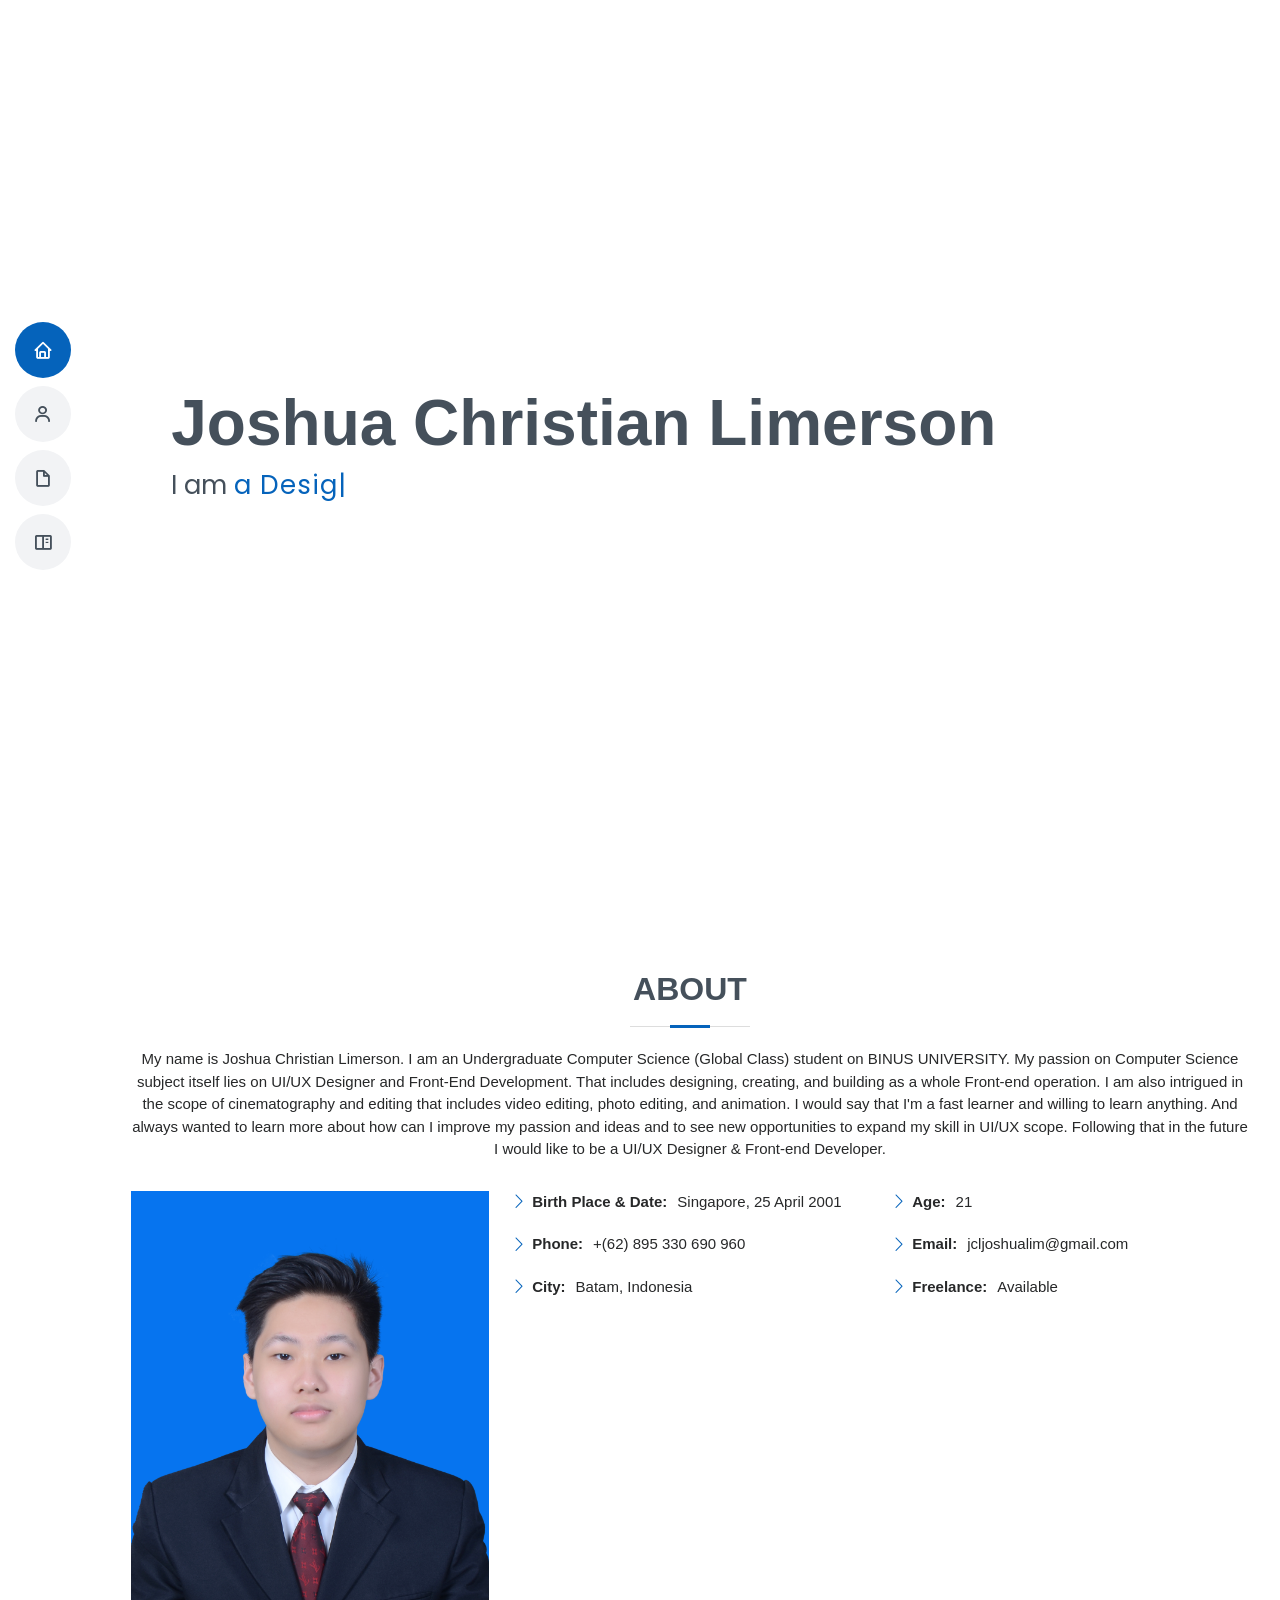
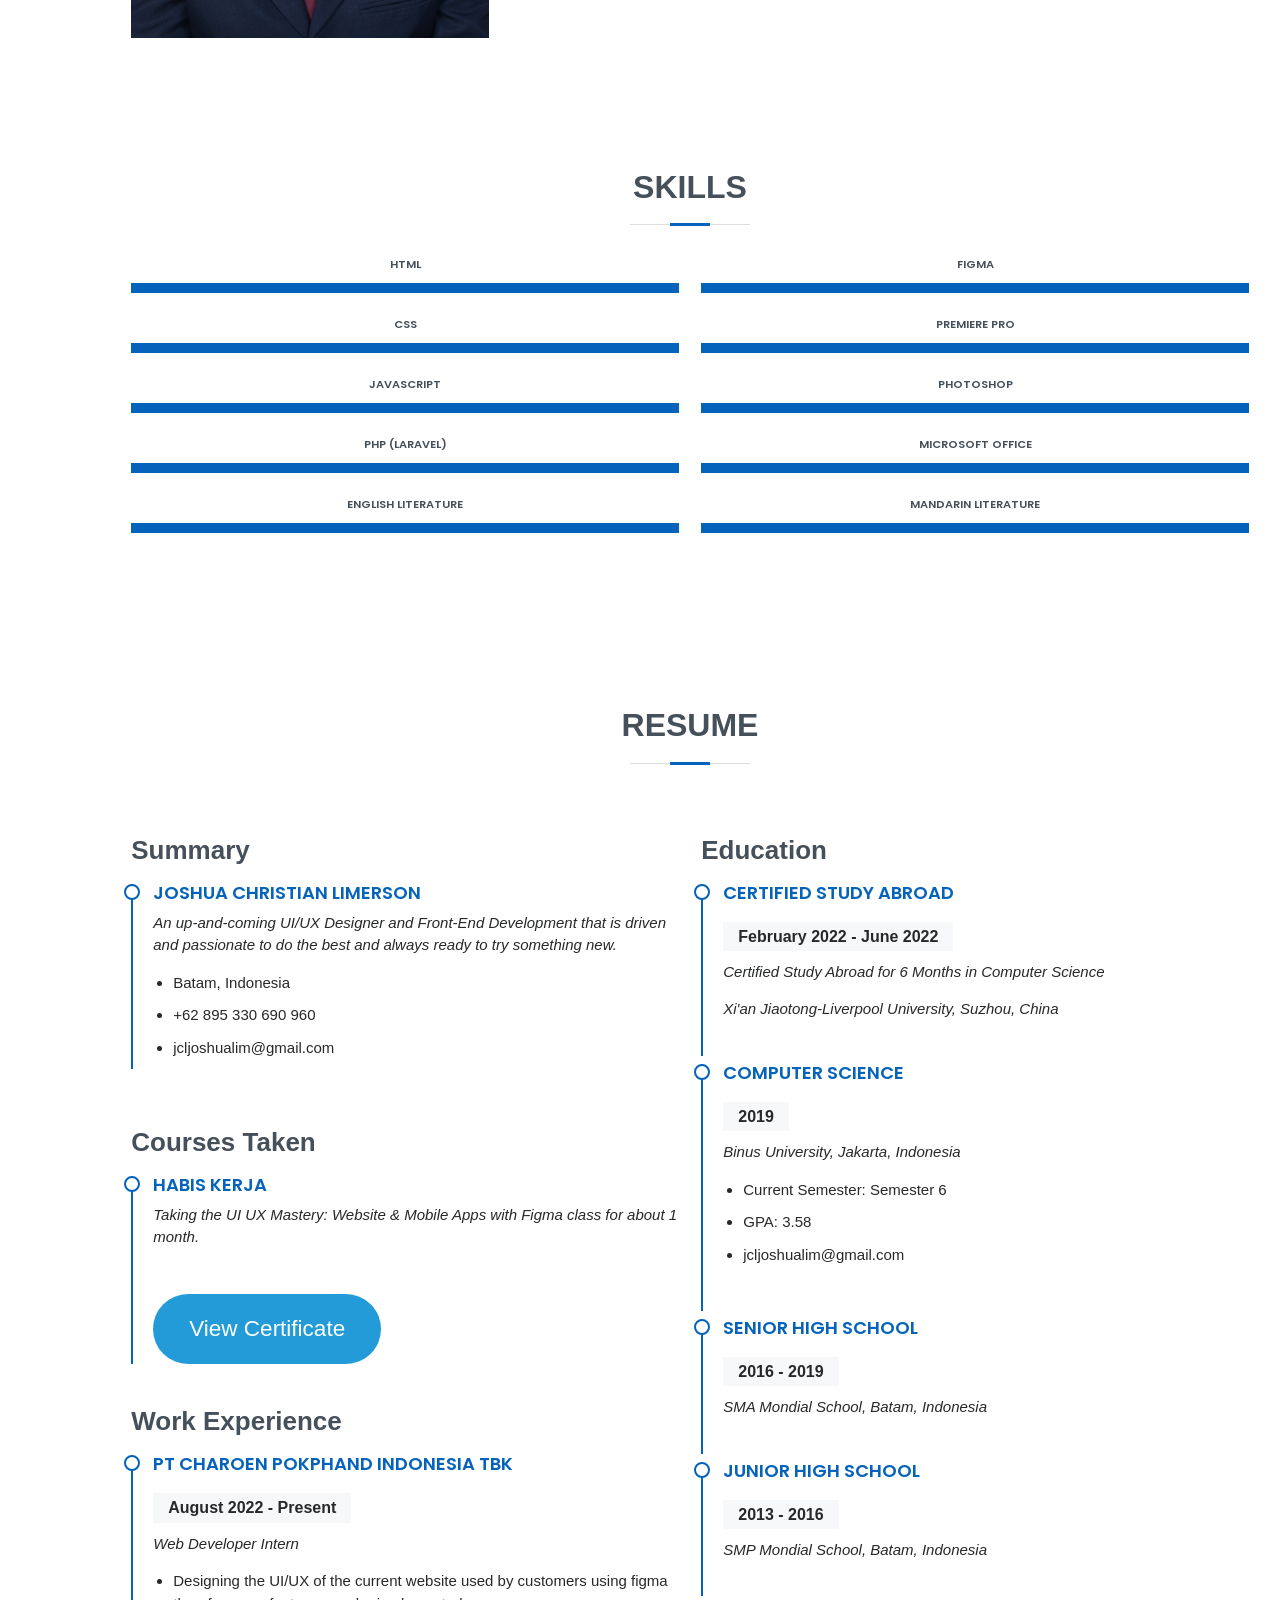
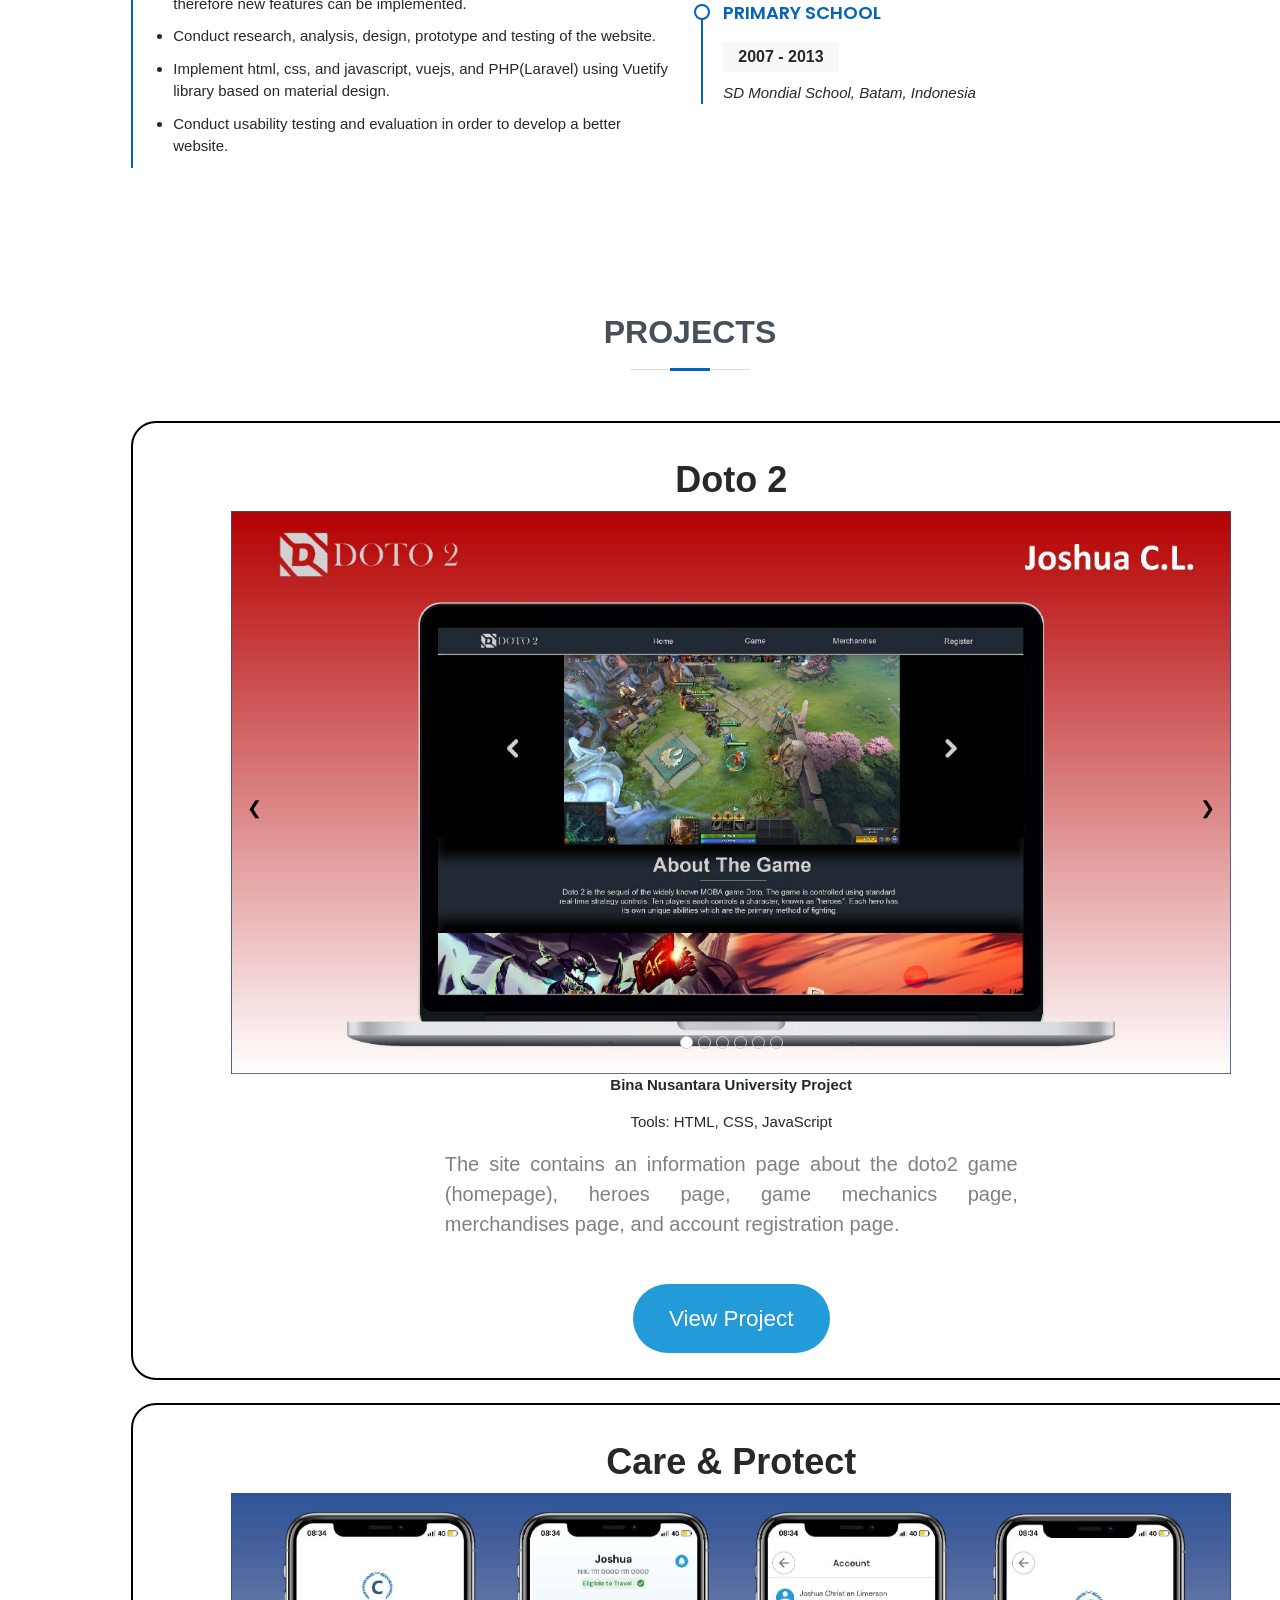
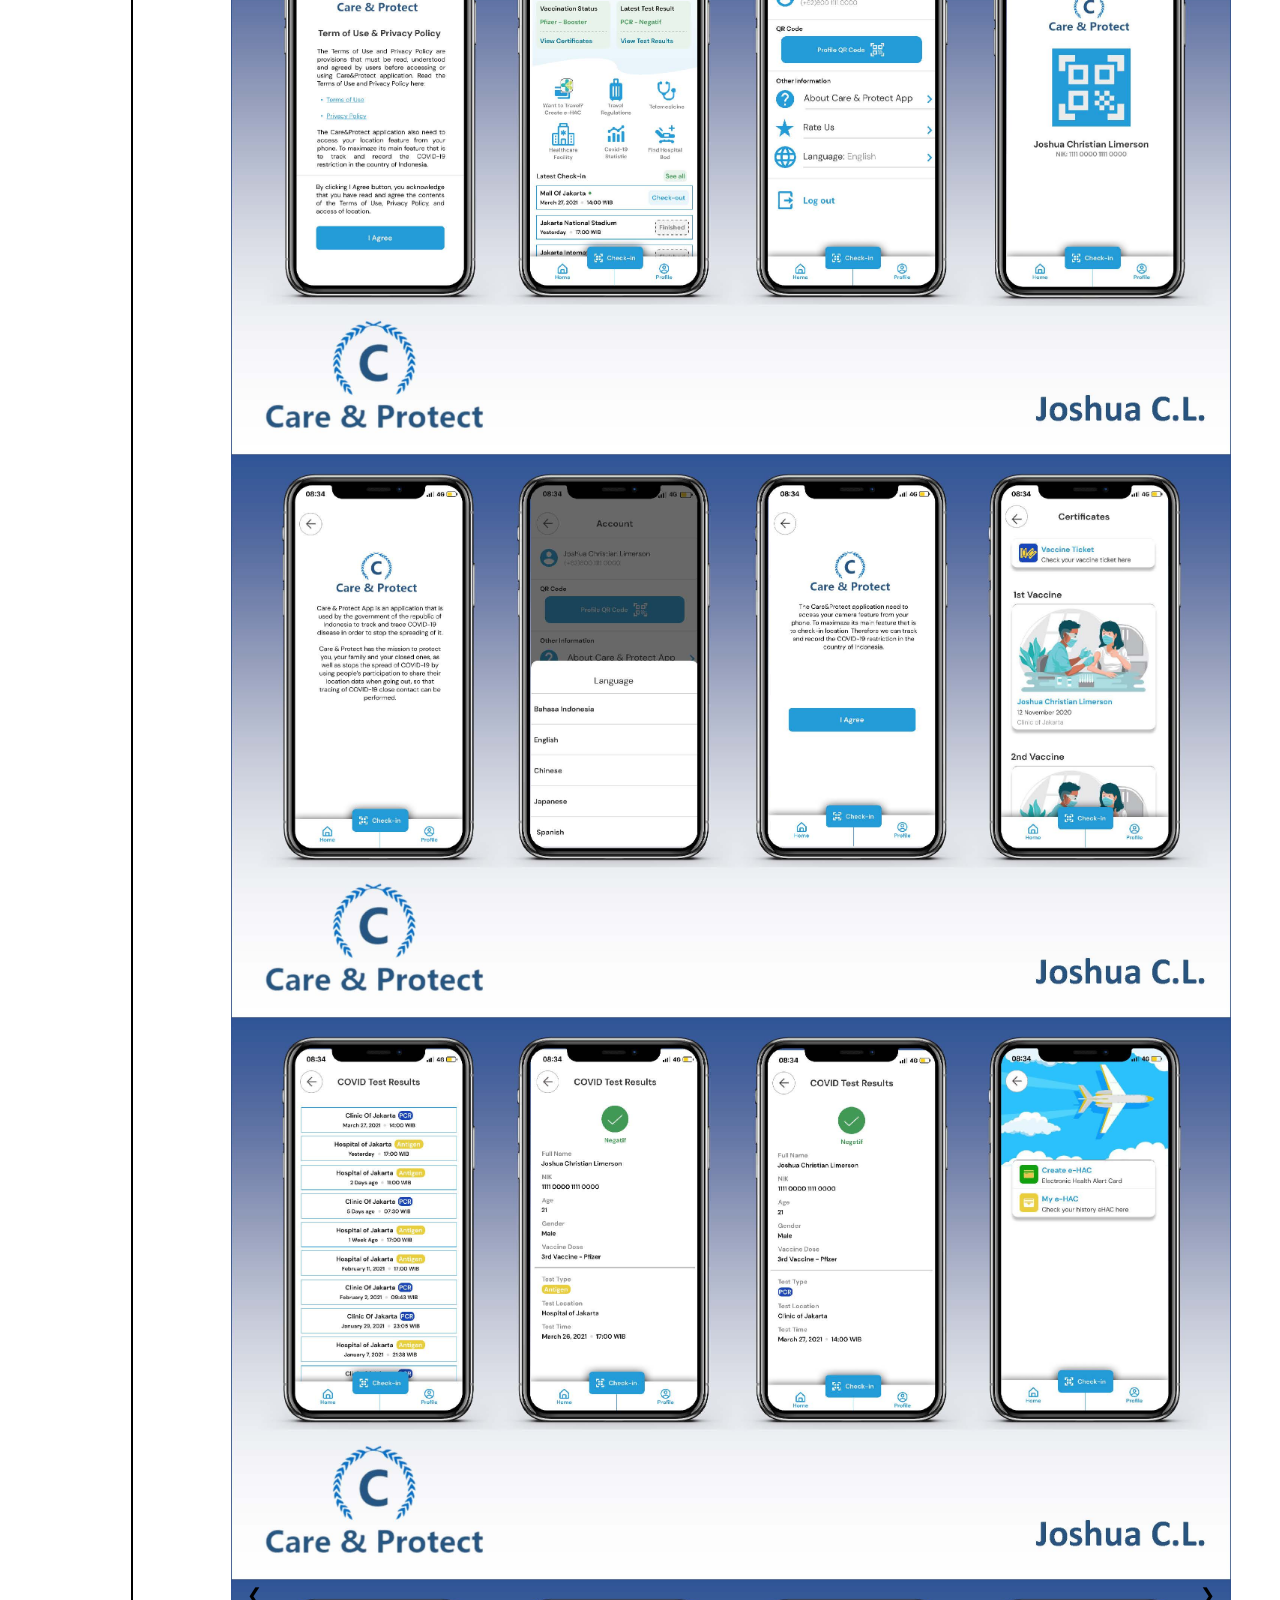
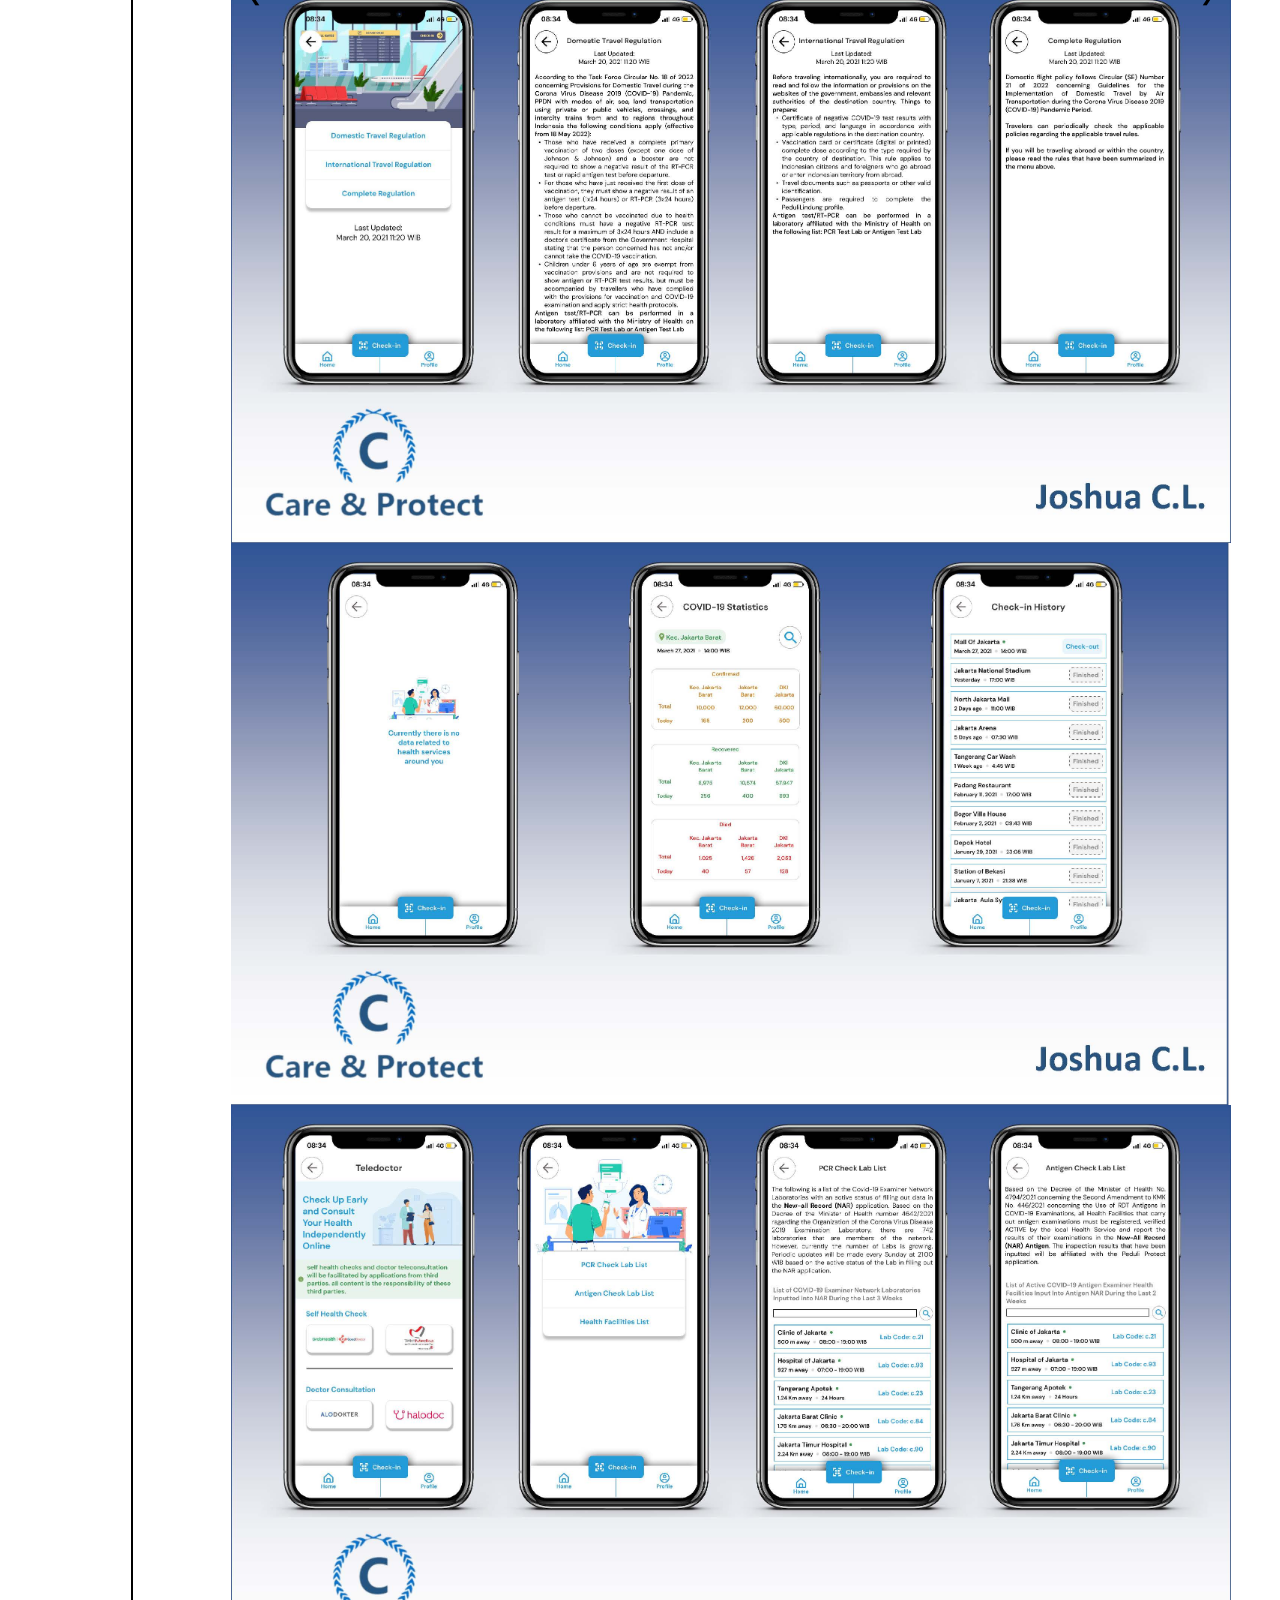
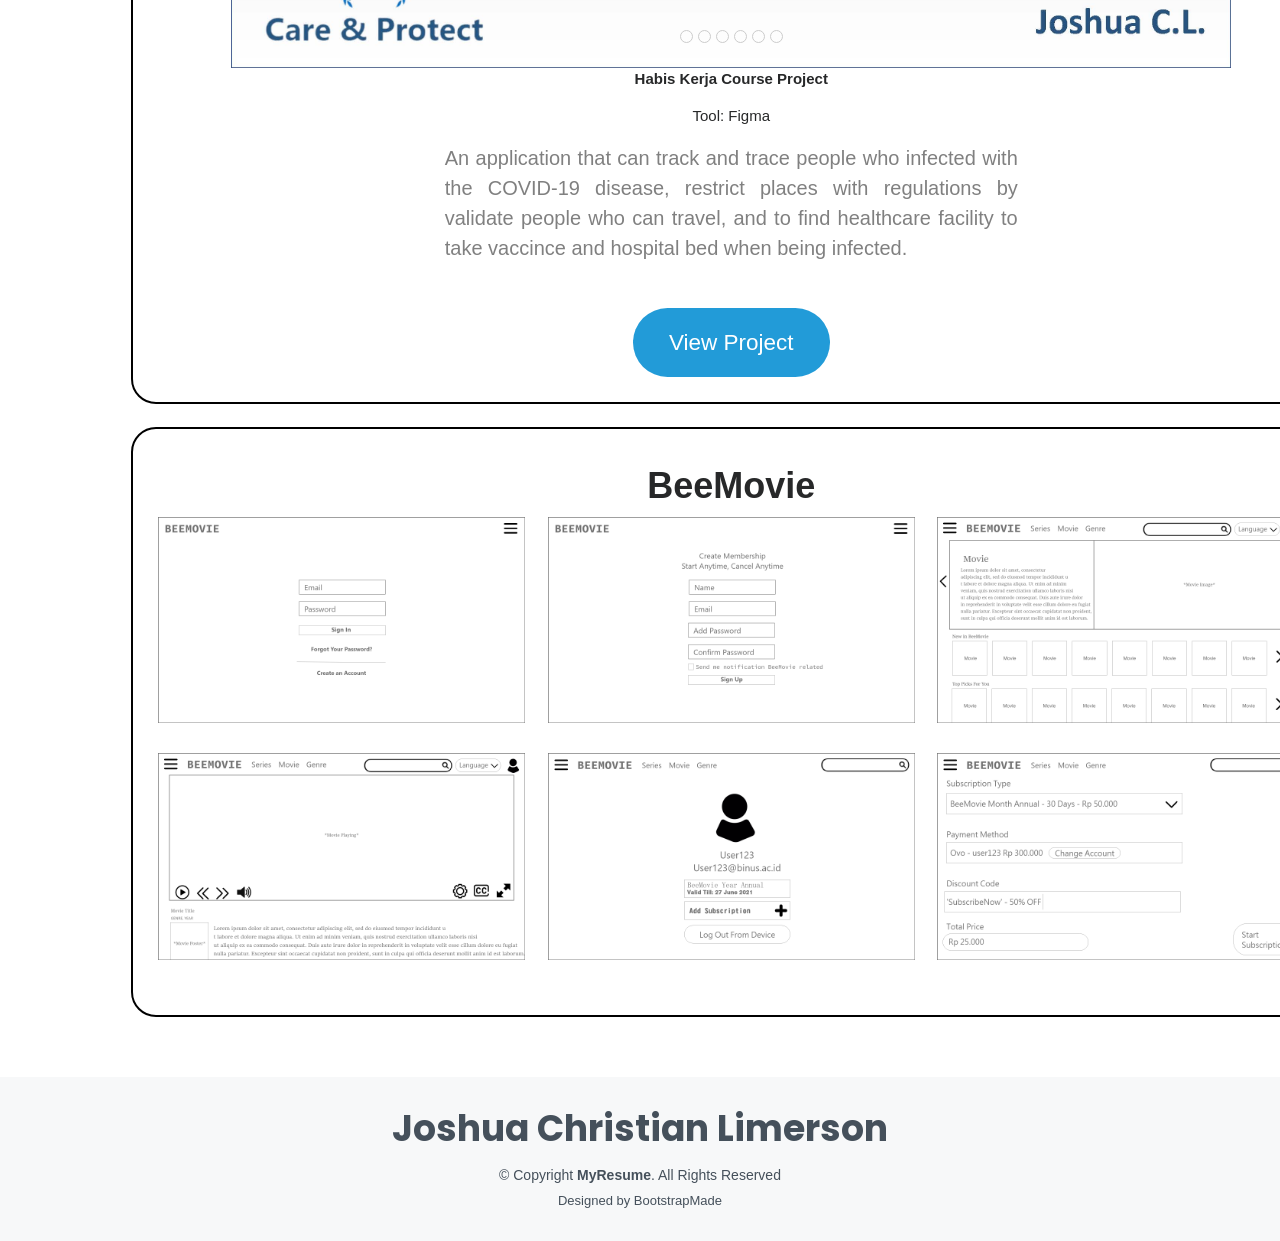
==== index.html @ 5a9c7c9c "revert testing" ====
<!DOCTYPE html>
<html lang="en">

<head>
  <meta charset="utf-8">
  <meta content="width=device-width, initial-scale=1.0" name="viewport">

  <title>Joshua Christian Limerson - Portfolio</title>
  <meta content="" name="description">
  <meta content="" name="keywords">

  <!-- Favicons -->
  <link href="assets/img/favicon.png" rel="icon">
  <link href="assets/img/apple-touch-icon.png" rel="apple-touch-icon">

  <!-- Google Fonts -->
  <link href="https://fonts.googleapis.com/css?family=Open+Sans:300,300i,400,400i,600,600i,700,700i|Raleway:300,300i,400,400i,500,500i,600,600i,700,700i|Poppins:300,300i,400,400i,500,500i,600,600i,700,700i" rel="stylesheet">

  <!-- Vendor CSS Files -->
  <link href="assets/vendor/aos/aos.css" rel="stylesheet">
  <link href="assets/vendor/bootstrap/css/bootstrap.min.css" rel="stylesheet">
  <link href="assets/vendor/bootstrap-icons/bootstrap-icons.css" rel="stylesheet">
  <link href="assets/vendor/boxicons/css/boxicons.min.css" rel="stylesheet">
  <link href="assets/vendor/glightbox/css/glightbox.min.css" rel="stylesheet">
  <link href="assets/vendor/swiper/swiper-bundle.min.css" rel="stylesheet">

  <!-- Template Main CSS File -->
  <link href="assets/css/style.css" rel="stylesheet">
  <link rel="stylesheet" href="https://www.w3schools.com/w3css/4/w3.css">
  <!-- =======================================================
  * Template Name: MyResume - v4.6.0
  * Template URL: https://bootstrapmade.com/free-html-bootstrap-template-my-resume/
  * Author: BootstrapMade.com
  * License: https://bootstrapmade.com/license/
  ======================================================== -->
</head>

<body>

  <!-- ======= Mobile nav toggle button ======= -->
  <!-- <button type="button" class="mobile-nav-toggle d-xl-none"><i class="bi bi-list mobile-nav-toggle"></i></button> -->
  <i class="bi bi-list mobile-nav-toggle d-xl-none"></i>
  <!-- ======= Header ======= -->
  <header id="header" class="d-flex flex-column justify-content-center">

    <nav id="navbar" class="navbar nav-menu">
      <ul>
        <li><a href="#hero" class="nav-link scrollto active"><i class="bx bx-home"></i> <span>Home</span></a></li>
        <li><a href="#about" class="nav-link scrollto"><i class="bx bx-user"></i> <span>About</span></a></li>
        <li><a href="#resume" class="nav-link scrollto"><i class="bx bx-file-blank"></i> <span>Resume</span></a></li>
        <li><a href="#portfolio" class="nav-link scrollto"><i class="bx bx-book-content"></i> <span>Portfolio</span></a></li>
      </ul>
    </nav><!-- .nav-menu -->

  </header><!-- End Header -->

  <!-- ======= Hero Section ======= -->
  <section id="hero" class="d-flex flex-column justify-content-center">
    <div class="container" data-aos="zoom-in" data-aos-delay="100">
      <h1>Joshua Christian Limerson</h1>
      <p>I am <span class="typed" data-typed-items="a Designer, an Editor, a Developer, a Freelancer, an Undergraduate"></span></p>
    </div>
  </section><!-- End Hero -->

  <main id="main">

    <!-- ======= About Section ======= -->
    <section id="about" class="about">
      <div class="container" data-aos="fade-up">

        <div class="section-title">
          <h2>About</h2>
          <p>My name is Joshua Christian Limerson. I am an Undergraduate Computer Science (Global Class) student on BINUS UNIVERSITY. My passion on Computer Science subject itself lies on UI/UX Designer and Front-End Development. That includes designing, creating, and building as a whole Front-end operation. I am also intrigued in the scope of cinematography and editing that includes video editing, photo editing, and animation. I would say that I'm a fast learner and willing to learn anything. And always wanted to learn more about how can I improve my passion and ideas and to see new opportunities to expand my skill in UI/UX scope. Following that in the future I would like to be a UI/UX Designer & Front-end Developer.</p>
        </div>

        <div class="row">
          <div class="col-lg-4">
            <img src="assets/img/profile-img.jpg" class="img-fluid" alt="">
          </div>
          <div class="col-lg-8 pt-4 pt-lg-0 content">
            <div class="row">
              <div class="col-lg-6">
                <ul>
                  <li><i class="bi bi-chevron-right"></i> <strong>Birth Place & Date:</strong> <span>Singapore, 25 April 2001</span></li>
                  <li><i class="bi bi-chevron-right"></i> <strong>Phone:</strong> <span>+(62) 895 330 690 960</span></li>
                  <li><i class="bi bi-chevron-right"></i> <strong>City:</strong> <span>Batam, Indonesia</span></li>
                </ul>
              </div>
              <div class="col-lg-6">
                <ul>
                  <li><i class="bi bi-chevron-right"></i> <strong>Age:</strong> <span>21</span></li>
                  <li><i class="bi bi-chevron-right"></i> <strong>Email:</strong> <span>jcljoshualim@gmail.com</span></li>
                  <li><i class="bi bi-chevron-right"></i> <strong>Freelance:</strong> <span>Available</span></li>
                </ul>
              </div>
            </div>
          </div>
        </div>

      </div>
    </section><!-- End About Section -->

    <!-- ======= Skills Section ======= -->
    <section id="skills" class="skills section-bg">
      <div class="container" data-aos="fade-up">

        <div class="section-title">
          <h2>Skills</h2>
        <div class="row skills-content">

          <div class="col-lg-6">

            <div class="progress">
              <span class="skill">HTML <i class="val"></i></span>
              <div class="progress-bar-wrap">
                <div class="progress-bar" role="progressbar" aria-valuenow="100" aria-valuemin="0" aria-valuemax="100"></div>
              </div>
            </div>

            <div class="progress">
              <span class="skill">CSS <i class="val"></i></span>
              <div class="progress-bar-wrap">
                <div class="progress-bar" role="progressbar" aria-valuenow="100" aria-valuemin="0" aria-valuemax="100"></div>
              </div>
            </div>

            <div class="progress">
              <span class="skill">JavaScript <i class="val"></i></span>
              <div class="progress-bar-wrap">
                <div class="progress-bar" role="progressbar" aria-valuenow="100" aria-valuemin="0" aria-valuemax="100"></div>
              </div>
            </div>

            <div class="progress">
              <span class="skill">PHP (Laravel) <i class="val"></i></span>
              <div class="progress-bar-wrap">
                <div class="progress-bar" role="progressbar" aria-valuenow="100" aria-valuemin="0" aria-valuemax="100"></div>
              </div>
            </div>

            <div class="progress">
              <span class="skill">English Literature <i class="val"></i></span>
              <div class="progress-bar-wrap">
                <div class="progress-bar" role="progressbar" aria-valuenow="100" aria-valuemin="0" aria-valuemax="100"></div>
              </div>
            </div>

          </div>

          <div class="col-lg-6">

            <div class="progress">
              <span class="skill">Figma <i class="val"></i></span>
              <div class="progress-bar-wrap">
                <div class="progress-bar" role="progressbar" aria-valuenow="100" aria-valuemin="0" aria-valuemax="100"></div>
              </div>
            </div>

            <div class="progress">
              <span class="skill">Premiere Pro <i class="val"></i></span>
              <div class="progress-bar-wrap">
                <div class="progress-bar" role="progressbar" aria-valuenow="100" aria-valuemin="0" aria-valuemax="100"></div>
              </div>
            </div>

            <div class="progress">
              <span class="skill">Photoshop <i class="val"></i></span>
              <div class="progress-bar-wrap">
                <div class="progress-bar" role="progressbar" aria-valuenow="100" aria-valuemin="0" aria-valuemax="100"></div>
              </div>
            </div>

            <div class="progress">
              <span class="skill">Microsoft Office <i class="val"></i></span>
              <div class="progress-bar-wrap">
                <div class="progress-bar" role="progressbar" aria-valuenow="100" aria-valuemin="0" aria-valuemax="100"></div>
              </div>
            </div>

            <div class="progress">
              <span class="skill">Mandarin Literature <i class="val"></i></span>
              <div class="progress-bar-wrap">
                <div class="progress-bar" role="progressbar" aria-valuenow="100" aria-valuemin="0" aria-valuemax="100"></div>
              </div>
            </div>

          </div>

        </div>

      </div>


    </section><!-- End Skills Section -->

    <!-- ======= Resume Section ======= -->
    <section id="resume" class="resume">
      <div class="container" data-aos="fade-up">

        <div class="section-title">
          <h2>Resume</h2>
        </div>

        <div class="row">
          <div class="col-lg-6">
            <h3 class="resume-title">Summary</h3>
            <div class="resume-item pb-0">
              <h4>Joshua Christian Limerson</h4>
              <p><em>An up-and-coming UI/UX Designer and Front-End Development that is driven and passionate to do the best and always ready to try something new.</em></p>
              <ul>
                <li>Batam, Indonesia</li>
                <li>+62 895 330 690 960</li>
                <li>jcljoshualim@gmail.com</li>
              </ul>
            </div>

            <br>
          
            <h3 class="resume-title">Courses Taken</h3>
            <div class="resume-item pb-0">
              <h4>Habis Kerja</h4>
              <p><em>Taking the UI UX Mastery: Website & Mobile Apps with Figma class for about 1 month.</em></p>
              <div class="button">
                <a href="https://drive.google.com/file/d/1eScS5jRpzmK3vAF4Z75N4ggsbjuDiQGa/view?usp=sharing" target="_blank" class="Pbutton">View Certificate</a>
              </div>
            </div>

            <br>

            <h3 class="resume-title">Work Experience</h3>
            <div class="resume-item pb-0">
              <h4>PT Charoen Pokphand Indonesia Tbk</h4>  
              <h5>August 2022 - Present</h5>
              <p><em>Web Developer Intern</em></p>
              <ul>
                <li>Designing the UI/UX of the current website used by customers using figma therefore new features can be implemented.</li>
                <li>Conduct research, analysis, design, prototype and testing of the website.</li>
                <li>Implement html, css, and javascript, vuejs, and PHP(Laravel) using Vuetify library based on material design.</li>
                <li>Conduct usability testing and evaluation in order to develop a better website.</li>
              </ul>
            </div>
          </div>

          <div class="col-lg-6">
            <h3 class="resume-title">Education</h3>
            <div class="resume-item">
              <h4>Certified Study Abroad</h4>
              <h5>February 2022 - June 2022</h5>
              <p><em>Certified Study Abroad for 6 Months in Computer Science</em></p>
              <p><em>Xi'an Jiaotong-Liverpool University, Suzhou, China</em></p>
            </div>
            <div class="resume-item">
              <h4>Computer Science</h4>
              <h5>2019</h5>
              <p><em>Binus University, Jakarta, Indonesia</em></p>
              <ul>
                <li>Current Semester: Semester 6</li>
                <li>GPA: 3.58</li>
                <li>jcljoshualim@gmail.com</li>
              </ul>
            </div>
            <div class="resume-item">
              <h4>Senior High School</h4>
              <h5>2016 - 2019</h5>
              <p><em>SMA Mondial School, Batam, Indonesia</em></p>
            </div>
            <div class="resume-item">
              <h4>Junior High School</h4>
              <h5>2013 - 2016</h5>
            <p><em>SMP Mondial School, Batam, Indonesia</em></p>
            </div>
            <div class="resume-item">
              <h4>Primary School</h4>
              <h5>2007 - 2013</h5>
            <p><em>SD Mondial School, Batam, Indonesia</em></p>
            </div>
          </div>
          

        </div>

      </div>
    </section><!-- End Resume Section -->

    <!-- ======= Projects Section ======= -->
    <section id="portfolio" class="portfolio section-bg">
      <div class="container" data-aos="fade-up">

        <div class="section-title">
          <h2>Projects</h2>
        </div>

        <style>
          .mySlides {display:none}
          .w3-left, .w3-right, .w3-badge {cursor:pointer}
          .w3-badge {height:13px;width:13px;padding:0}
          .head {border: 2px solid black; padding: 25px; border-radius: 25px; width: 1200px;}
          .title-port{text-align: center; font-family: sans-serif;}
          </style>
        
        <div class="head">
          <h1 class="title-port" style="font-weight: bold; font-family: sans-serif">Doto 2</h1>
          <div class="w3-content w3-display-container" style="max-width:1000px">
            <img class="mySlides" src="assets/img/portfolio/1.jpg" style="width:100%">
            <img class="mySlides" src="assets/img/portfolio/2.jpg" style="width:100%">
            <img class="mySlides" src="assets/img/portfolio/3.jpg" style="width:100%">
            <img class="mySlides" src="assets/img/portfolio/4.jpg" style="width:100%">
            <img class="mySlides" src="assets/img/portfolio/5.jpg" style="width:100%">
            <img class="mySlides" src="assets/img/portfolio/6.jpg" style="width:100%">
            <div class="w3-center w3-container w3-section w3-large w3-text-white w3-display-middle" style="width:100%">
              <div class="w3-left w3-hover-text-khaki" onclick="plusDivs(-1)" style="color: black;">&#10094;</div>
              <div class="w3-right w3-hover-text-khaki" onclick="plusDivs(1)" style="color: black">&#10095;</div>
            </div>
            <div class="w3-center w3-container w3-section w3-large w3-text-white w3-display-bottommiddle" style="width:100%">
              <span class="w3-badge demo w3-border w3-transparent w3-hover-white" onclick="currentDiv(1)"></span>
              <span class="w3-badge demo w3-border w3-transparent w3-hover-white" onclick="currentDiv(2)"></span>
              <span class="w3-badge demo w3-border w3-transparent w3-hover-white" onclick="currentDiv(3)"></span>
              <span class="w3-badge demo w3-border w3-transparent w3-hover-white" onclick="currentDiv(4)"></span>
              <span class="w3-badge demo w3-border w3-transparent w3-hover-white" onclick="currentDiv(5)"></span>
              <span class="w3-badge demo w3-border w3-transparent w3-hover-white" onclick="currentDiv(6)"></span>
            </div>
          </div>
          <div style="text-align: center;">
            <p style="font-weight: bold;">Bina Nusantara University Project</p>
            <p>Tools: HTML, CSS, JavaScript</p>
            <div style="width:50%; margin-left: auto; margin-right: auto; text-align:justify ; font-size: 20px; font-family: verdana, arial, helvetica, geneva; font-style: normal;
            color:gray;">
              <p>The site contains an information page about the doto2 game (homepage), heroes page, game mechanics page, merchandises page, and account registration page. </p>
            </div>
          </div>
          <div class="button" style="justify-content: center;
          align-items: center;">
            <a href="https://drive.google.com/file/d/10rH1xkm5kmsOvnVgbUwOFjI1bekx3uri/view?usp=sharing" target="_blank" class="Pbutton" >View Project</a>
          </div>
        </div>

        <br>

        <div class="head">
          <h1 class="title-port" style="font-weight: bold; font-family: sans-serif">Care & Protect</h1>
          <div class="w3-content w3-display-container" style="max-width:1000px">
            <img class="mySlides2" src="assets/img/portfolio/7.jpg" style="width:100%">
            <img class="mySlides2" src="assets/img/portfolio/8.jpg" style="width:100%">
            <img class="mySlides2" src="assets/img/portfolio/9.jpg" style="width:100%">
            <img class="mySlides2" src="assets/img/portfolio/10.jpg" style="width:100%">
            <img class="mySlides2" src="assets/img/portfolio/11.jpg" style="width:100%">
            <img class="mySlides2" src="assets/img/portfolio/12.jpg" style="width:100%">
            <div class="w3-center w3-container w3-section w3-large w3-text-white w3-display-middle" style="width:100%">
              <div class="w3-left w3-hover-text-khaki" onclick="plusDivs(-1)" style="color: black;">&#10094;</div>
              <div class="w3-right w3-hover-text-khaki" onclick="plusDivs(1)" style="color: black">&#10095;</div>
            </div>
            <div class="w3-center w3-container w3-section w3-large w3-text-white w3-display-bottommiddle" style="width:100%">
              <span class="w3-badge demo w3-border w3-transparent w3-hover-white" onclick="currentDiv(1)"></span>
              <span class="w3-badge demo w3-border w3-transparent w3-hover-white" onclick="currentDiv(2)"></span>
              <span class="w3-badge demo w3-border w3-transparent w3-hover-white" onclick="currentDiv(3)"></span>
              <span class="w3-badge demo w3-border w3-transparent w3-hover-white" onclick="currentDiv(4)"></span>
              <span class="w3-badge demo w3-border w3-transparent w3-hover-white" onclick="currentDiv(5)"></span>
              <span class="w3-badge demo w3-border w3-transparent w3-hover-white" onclick="currentDiv(6)"></span>
            </div>
          </div>
          <div style="text-align: center;">
            <p style="font-weight: bold;">Habis Kerja Course Project</p>
            <p>Tool: Figma</p>
            <div style="width:50%; margin-left: auto; margin-right: auto; text-align:justify ; font-size: 20px; font-family: verdana, arial, helvetica, geneva; font-style: normal;
            color:gray;">
              <p>An application that can track and trace people who infected with the COVID-19 disease, restrict places with regulations by validate people who can travel, and to find healthcare facility to take vaccince and hospital bed when being infected.</p>
            </div>
          </div>
          <div class="button" style="justify-content: center;
          align-items: center;">
            <a href="https://drive.google.com/file/d/1Ne8u7D3MFyh_d_Jfl359jEih3iN4Bt-l/view?usp=sharing" target="_blank" class="Pbutton" >View Project</a>
          </div>
        </div>

        <script>
          var slideIndex = 1;
          showDivs(slideIndex);
          
          function plusDivs(n) {
            showDivs(slideIndex += n);
          }
          
          function currentDiv(n) {
            showDivs(slideIndex = n);
          }
          
          function showDivs(n) {
            var i;
            var x = document.getElementsByClassName("mySlides");
            var dots = document.getElementsByClassName("demo");
            if (n > x.length) {slideIndex = 1}
            if (n < 1) {slideIndex = x.length}
            for (i = 0; i < x.length; i++) {
              x[i].style.display = "none";  
            }
            for (i = 0; i < dots.length; i++) {
              dots[i].className = dots[i].className.replace(" w3-white", "");
            }
            x[slideIndex-1].style.display = "block";  
            dots[slideIndex-1].className += " w3-white";
          }
          </script>

          <script>
          var slideIndex2 = 1;
          showDivs2(slideIndex2);
          
          function plusDivs2(n2) {
            showDivs2(slideIndex2 += n2);
          }
          
          function currentDiv2(n2) {
            showDivs2(slideIndex2 = n2);
          }
          
          function showDivs2(n2) {
            var i2;
            var x2 = document.getElementsByClassName("mySlides2");
            var dots = document.getElementsByClassName("demo");
            if (n2 > x2.length) {slideIndex2 = 1}
            if (n2 < 1) {slideIndex2 = x2.length}
            for (i = 0; i < x2.length; i++) {
              x2[i2].style.display = "none";  
            }
            for (i = 0; i < dots.length; i++) {
              dots[i].className = dots[i].className.replace(" w3-white", "");
            }
            x2[slideIndex2-1].style.display = "block";  
            dots[slideIndex2-1].className += " w3-white";
          }
          </script>

        <br>
        <div class="head">
          <div style="text-align: center;">
            <h1 class="title-port" style="font-weight: bold; font-family: sans-serif">BeeMovie</h1>
          </div>
          <div class="row">
            <div class="col-lg-12 d-flex justify-content-center" data-aos="fade-up" data-aos-delay="100">

            </div>
          </div>

        <div class="row portfolio-container" data-aos="fade-up" data-aos-delay="200">

          <div class="col-lg-4 col-md-6 portfolio-item filter-web">
            <div class="portfolio-wrap">
              <img src="assets/img/portfolio/portfolio-12.png" class="img-fluid" alt="">
              <div class="portfolio-info">
                <h4>Sign In Page</h4>
                <p>BeeMovie</p>
                <div class="portfolio-links">
                  <a href="assets/img/portfolio/portfolio-12.png" data-gallery="portfolioGallery" class="portfolio-lightbox" title="Card 3"><i class="bx bx-plus"></i></a>
                </div>
              </div>
            </div>
          </div>

          <div class="col-lg-4 col-md-6 portfolio-item filter-web">
            <div class="portfolio-wrap">
              <img src="assets/img/portfolio/portfolio-13.png" class="img-fluid" alt="">
              <div class="portfolio-info">
                <h4>Sign Up Page</h4>
                <p>BeeMovie</p>
                <div class="portfolio-links">
                  <a href="assets/img/portfolio/portfolio-13.png" data-gallery="portfolioGallery" class="portfolio-lightbox" title="Card 3"><i class="bx bx-plus"></i></a>
                </div>
              </div>
            </div>
          </div>

          <div class="col-lg-4 col-md-6 portfolio-item filter-web">
            <div class="portfolio-wrap">
              <img src="assets/img/portfolio/portfolio-14.png" class="img-fluid" alt="">
              <div class="portfolio-info">
                <h4>Home Page</h4>
                <p>BeeMovie</p>
                <div class="portfolio-links">
                  <a href="assets/img/portfolio/portfolio-14.png" data-gallery="portfolioGallery" class="portfolio-lightbox" title="Card 3"><i class="bx bx-plus"></i></a>
                </div>
              </div>
            </div>
          </div>

          <div class="col-lg-4 col-md-6 portfolio-item filter-web">
            <div class="portfolio-wrap">
              <img src="assets/img/portfolio/portfolio-15.png" class="img-fluid" alt="">
              <div class="portfolio-info">
                <h4>Movie Page</h4>
                <p>BeeMovie</p>
                <div class="portfolio-links">
                  <a href="assets/img/portfolio/portfolio-15.png" data-gallery="portfolioGallery" class="portfolio-lightbox" title="Card 3"><i class="bx bx-plus"></i></a>
                </div>
              </div>
            </div>
          </div>

          <div class="col-lg-4 col-md-6 portfolio-item filter-web">
            <div class="portfolio-wrap">
              <img src="assets/img/portfolio/portfolio-16.png" class="img-fluid" alt="">
              <div class="portfolio-info">
                <h4>Profile Page</h4>
                <p>BeeMovie</p>
                <div class="portfolio-links">
                  <a href="assets/img/portfolio/portfolio-16.png" data-gallery="portfolioGallery" class="portfolio-lightbox" title="Card 3"><i class="bx bx-plus"></i></a>
                </div>
              </div>
            </div>
          </div>

          <div class="col-lg-4 col-md-6 portfolio-item filter-web">
            <div class="portfolio-wrap">
              <img src="assets/img/portfolio/portfolio-17.png" class="img-fluid" alt="">
              <div class="portfolio-info">
                <h4>Subcription Page</h4>
                <p>BeeMovie</p>
                <div class="portfolio-links">
                  <a href="assets/img/portfolio/portfolio-17.png" data-gallery="portfolioGallery" class="portfolio-lightbox" title="Card 3"><i class="bx bx-plus"></i></a>
                </div>
              </div>
            </div>
          </div>

        </div>

        </div>

      </div>
    </section><!-- End Portfolio Section -->

  </main><!-- End #main -->

  <!-- ======= Footer ======= -->
  <footer id="footer">
    <div class="container">
      <h3>Joshua Christian Limerson</h3>
      <div class="copyright">
        &copy; Copyright <strong><span>MyResume</span></strong>. All Rights Reserved
      </div>
      <div class="credits">
        <!-- All the links in the footer should remain intact. -->
        <!-- You can delete the links only if you purchased the pro version. -->
        <!-- Licensing information: [license-url] -->
        <!-- Purchase the pro version with working PHP/AJAX contact form: https://bootstrapmade.com/free-html-bootstrap-template-my-resume/ -->
        Designed by <a href="https://bootstrapmade.com/">BootstrapMade</a>
      </div>
    </div>
  </footer><!-- End Footer -->

  <div id="preloader"></div>
  <a href="#" class="back-to-top d-flex align-items-center justify-content-center"><i class="bi bi-arrow-up-short"></i></a>

  <!-- Vendor JS Files -->
  <script src="assets/vendor/aos/aos.js"></script>
  <script src="assets/vendor/bootstrap/js/bootstrap.bundle.min.js"></script>
  <script src="assets/vendor/glightbox/js/glightbox.min.js"></script>
  <script src="assets/vendor/isotope-layout/isotope.pkgd.min.js"></script>
  <script src="assets/vendor/php-email-form/validate.js"></script>
  <script src="assets/vendor/purecounter/purecounter.js"></script>
  <script src="assets/vendor/swiper/swiper-bundle.min.js"></script>
  <script src="assets/vendor/typed.js/typed.min.js"></script>
  <script src="assets/vendor/waypoints/noframework.waypoints.js"></script>

  <!-- Template Main JS File -->
  <script src="assets/js/main.js"></script>

</body>

</html>
---- assets/css/style.css ----
/**
* Template Name: MyResume - v4.6.0
* Template URL: https://bootstrapmade.com/free-html-bootstrap-template-my-resume/
* Author: BootstrapMade.com
* License: https://bootstrapmade.com/license/
*/

/*--------------------------------------------------------------
# General
--------------------------------------------------------------*/
body {
  font-family: "Open Sans", sans-serif;
  color: #272829;
}

a {
  color: #0563bb;
  text-decoration: none;
}

a:hover {
  color: #067ded;
  text-decoration: none;
}

h1, h2, h3, h4, h5, h6 {
  font-family: "Raleway", sans-serif;
}

/*--------------------------------------------------------------
# Back to top button
--------------------------------------------------------------*/
.back-to-top {
  position: fixed;
  visibility: hidden;
  opacity: 0;
  right: 15px;
  bottom: 15px;
  z-index: 996;
  background: #0563bb;
  width: 40px;
  height: 40px;
  border-radius: 50px;
  transition: all 0.4s;
}
.back-to-top i {
  font-size: 28px;
  color: #fff;
  line-height: 0;
}
.back-to-top:hover {
  background: #0678e3;
  color: #fff;
}
.back-to-top.active {
  visibility: visible;
  opacity: 1;
}

.button{
  display: flex;
  align-items: center;
  margin-top: 3rem;
  gap: 2rem;
}

.Pbutton{
  display: inline-block;
    background-color: rgb(34, 155, 216);
    color: white;
    font-size: 1.5rem;
    padding: 0.8em 1.6em;
    border-radius: 50px;
}

/*--------------------------------------------------------------
# Preloader
--------------------------------------------------------------*/
#preloader {
  position: fixed;
  top: 0;
  left: 0;
  right: 0;
  bottom: 0;
  z-index: 9999;
  overflow: hidden;
  background: #fff;
}

#preloader:before {
  content: "";
  position: fixed;
  top: calc(50% - 30px);
  left: calc(50% - 30px);
  border: 6px solid #0563bb;
  border-top-color: #fff;
  border-bottom-color: #fff;
  border-radius: 50%;
  width: 60px;
  height: 60px;
  -webkit-animation: animate-preloader 1s linear infinite;
  animation: animate-preloader 1s linear infinite;
}

@-webkit-keyframes animate-preloader {
  0% {
    transform: rotate(0deg);
  }
  100% {
    transform: rotate(360deg);
  }
}

@keyframes animate-preloader {
  0% {
    transform: rotate(0deg);
  }
  100% {
    transform: rotate(360deg);
  }
}
/*--------------------------------------------------------------
# Disable aos animation delay on mobile devices
--------------------------------------------------------------*/
@media screen and (max-width: 768px) {
  [data-aos-delay] {
    transition-delay: 0 !important;
  }
}
/*--------------------------------------------------------------
# Header
--------------------------------------------------------------*/
#header {
  position: fixed;
  top: 0;
  left: 0;
  bottom: 0;
  z-index: 9997;
  transition: all 0.5s;
  padding: 15px;
  overflow-y: auto;
}
@media (max-width: 992px) {
  #header {
    width: 300px;
    background: #fff;
    border-right: 1px solid #e6e9ec;
    left: -300px;
  }
}

@media (min-width: 992px) {
  #main {
    margin-left: 100px;
  }
}
/*--------------------------------------------------------------
# Navigation Menu
--------------------------------------------------------------*/
/**
* Desktop Navigation 
*/
.nav-menu {
  padding: 0;
  display: block;
}
.nav-menu * {
  margin: 0;
  padding: 0;
  list-style: none;
}
.nav-menu > ul > li {
  position: relative;
  white-space: nowrap;
}
.nav-menu a, .nav-menu a:focus {
  display: flex;
  align-items: center;
  color: #45505b;
  padding: 10px 18px;
  margin-bottom: 8px;
  transition: 0.3s;
  font-size: 15px;
  border-radius: 50px;
  background: #f2f3f5;
  height: 56px;
  width: 100%;
  overflow: hidden;
  transition: 0.3s;
}
.nav-menu a i, .nav-menu a:focus i {
  font-size: 20px;
}
.nav-menu a span, .nav-menu a:focus span {
  padding: 0 5px 0 7px;
  color: #45505b;
}
@media (min-width: 992px) {
  .nav-menu a, .nav-menu a:focus {
    width: 56px;
  }
  .nav-menu a span, .nav-menu a:focus span {
    display: none;
    color: #fff;
  }
}
.nav-menu a:hover, .nav-menu .active, .nav-menu .active:focus, .nav-menu li:hover > a {
  color: #fff;
  background: #0563bb;
}
.nav-menu a:hover span, .nav-menu .active span, .nav-menu .active:focus span, .nav-menu li:hover > a span {
  color: #fff;
}
.nav-menu a:hover, .nav-menu li:hover > a {
  width: 100%;
  color: #fff;
}
.nav-menu a:hover span, .nav-menu li:hover > a span {
  display: block;
}

/**
* Mobile Navigation 
*/
.mobile-nav-toggle {
  position: fixed;
  right: 10px;
  top: 10px;
  z-index: 9998;
  border: 0;
  background: none;
  font-size: 28px;
  transition: all 0.4s;
  outline: none !important;
  line-height: 0;
  cursor: pointer;
  border-radius: 50px;
  padding: 5px;
}
.mobile-nav-toggle i {
  color: #45505b;
}

.mobile-nav-active {
  overflow: hidden;
}
.mobile-nav-active #header {
  left: 0;
}
.mobile-nav-active .mobile-nav-toggle {
  color: #fff;
  background-color: #0563bb;
}

/*--------------------------------------------------------------
# Hero Section
--------------------------------------------------------------*/
#hero {
  width: 100%;
  height: 100vh;
  background: url("../img/hero-bg.jpg") top right no-repeat;
  background-size: cover;
  position: relative;
}
@media (min-width: 992px) {
  #hero {
    padding-left: 160px;
  }
}
#hero:before {
  content: "";
  background: rgba(255, 255, 255, 0.8);
  position: absolute;
  bottom: 0;
  top: 0;
  left: 0;
  right: 0;
}
#hero h1 {
  margin: 0;
  font-size: 64px;
  font-weight: 700;
  line-height: 56px;
  color: #45505b;
}
#hero p {
  color: #45505b;
  margin: 15px 0 0 0;
  font-size: 26px;
  font-family: "Poppins", sans-serif;
}
#hero p span {
  color: #0563bb;
  letter-spacing: 1px;
}
#hero .social-links {
  margin-top: 30px;
}
#hero .social-links a {
  font-size: 24px;
  display: inline-block;
  color: #45505b;
  line-height: 1;
  margin-right: 20px;
  transition: 0.3s;
}
#hero .social-links a:hover {
  color: #0563bb;
}
@media (max-width: 992px) {
  #hero {
    text-align: center;
  }
  #hero h1 {
    font-size: 32px;
    line-height: 36px;
  }
  #hero p {
    margin-top: 10px;
    font-size: 20px;
    line-height: 24px;
  }
}

/*--------------------------------------------------------------
# Sections General
--------------------------------------------------------------*/
section {
  padding: 60px 0;
  overflow: hidden;
}

.section-title {
  text-align: center;
  padding-bottom: 30px;
}
.section-title h2 {
  font-size: 32px;
  font-weight: bold;
  text-transform: uppercase;
  margin-bottom: 20px;
  padding-bottom: 20px;
  position: relative;
  color: #45505b;
}
.section-title h2::before {
  content: "";
  position: absolute;
  display: block;
  width: 120px;
  height: 1px;
  background: #ddd;
  bottom: 1px;
  left: calc(50% - 60px);
}
.section-title h2::after {
  content: "";
  position: absolute;
  display: block;
  width: 40px;
  height: 3px;
  background: #0563bb;
  bottom: 0;
  left: calc(50% - 20px);
}
.section-title p {
  margin-bottom: 0;
}

/*--------------------------------------------------------------
# About
--------------------------------------------------------------*/
.about .content h3 {
  font-weight: 700;
  font-size: 26px;
  color: #728394;
}
.about .content ul {
  list-style: none;
  padding: 0;
}
.about .content ul li {
  margin-bottom: 20px;
  display: flex;
  align-items: center;
}
.about .content ul strong {
  margin-right: 10px;
}
.about .content ul i {
  font-size: 16px;
  margin-right: 5px;
  color: #0563bb;
  line-height: 0;
}
.about .content p:last-child {
  margin-bottom: 0;
}

/*--------------------------------------------------------------
# Facts
--------------------------------------------------------------*/
.facts .count-box {
  padding: 30px 30px 25px 30px;
  margin-top: 30px;
  width: 100%;
  position: relative;
  text-align: center;
  background: #fff;
}
.facts .count-box i {
  position: absolute;
  top: -25px;
  left: 50%;
  transform: translateX(-50%);
  font-size: 24px;
  background: #0563bb;
  color: #fff;
  border-radius: 50px;
  display: inline-flex;
  align-items: center;
  justify-content: center;
  width: 48px;
  height: 48px;
}
.facts .count-box span {
  font-size: 36px;
  display: block;
  font-weight: 600;
  color: #011426;
}
.facts .count-box p {
  padding: 0;
  margin: 0;
  font-family: "Raleway", sans-serif;
  font-size: 14px;
}

/*--------------------------------------------------------------
# Akills
--------------------------------------------------------------*/
.skills .progress {
  height: 60px;
  display: block;
  background: none;
  border-radius: 0;
}
.skills .progress .skill {
  padding: 10px 0;
  margin: 0;
  text-transform: uppercase;
  display: block;
  font-weight: 600;
  font-family: "Poppins", sans-serif;
  color: #45505b;
}
.skills .progress .skill .val {
  float: right;
  font-style: normal;
}
.skills .progress-bar-wrap {
  background: #f2f3f5;
}
.skills .progress-bar {
  width: 1px;
  height: 10px;
  transition: 0.9s;
  background-color: #0563bb;
}

/*--------------------------------------------------------------
# Resume
--------------------------------------------------------------*/
.resume .resume-title {
  font-size: 26px;
  font-weight: 700;
  margin-top: 20px;
  margin-bottom: 20px;
  color: #45505b;
}
.resume .resume-item {
  padding: 0 0 20px 20px;
  margin-top: -2px;
  border-left: 2px solid #0563bb;
  position: relative;
}
.resume .resume-item h4 {
  line-height: 18px;
  font-size: 18px;
  font-weight: 600;
  text-transform: uppercase;
  font-family: "Poppins", sans-serif;
  color: #0563bb;
  margin-bottom: 10px;
}
.resume .resume-item h5 {
  font-size: 16px;
  background: #f7f8f9;
  padding: 5px 15px;
  display: inline-block;
  font-weight: 600;
  margin-bottom: 10px;
}
.resume .resume-item ul {
  padding-left: 20px;
}
.resume .resume-item ul li {
  padding-bottom: 10px;
}
.resume .resume-item:last-child {
  padding-bottom: 0;
}
.resume .resume-item::before {
  content: "";
  position: absolute;
  width: 16px;
  height: 16px;
  border-radius: 50px;
  left: -9px;
  top: 0;
  background: #fff;
  border: 2px solid #0563bb;
}

/*--------------------------------------------------------------
# Portfolio
--------------------------------------------------------------*/
.portfolio .portfolio-item {
  margin-bottom: 30px;
}
.portfolio #portfolio-flters {
  padding: 0;
  margin: 0 auto 25px auto;
  list-style: none;
  text-align: center;
  background: #fff;
  border-radius: 50px;
  padding: 2px 15px;
}
.portfolio #portfolio-flters li {
  cursor: pointer;
  display: inline-block;
  padding: 10px 15px;
  font-size: 14px;
  font-weight: 600;
  line-height: 1;
  text-transform: uppercase;
  color: #272829;
  margin-bottom: 5px;
  transition: all 0.3s ease-in-out;
}
.portfolio #portfolio-flters li:hover, .portfolio #portfolio-flters li.filter-active {
  color: #0563bb;
}
.portfolio #portfolio-flters li:last-child {
  margin-right: 0;
}
.portfolio .portfolio-wrap {
  transition: 0.3s;
  position: relative;
  overflow: hidden;
  z-index: 1;
  background: rgba(69, 80, 91, 0.8);
}
.portfolio .portfolio-wrap::before {
  content: "";
  background: rgba(255, 255, 255, 0.7);
  position: absolute;
  left: 30px;
  right: 30px;
  top: 30px;
  bottom: 30px;
  transition: all ease-in-out 0.3s;
  z-index: 2;
  opacity: 0;
}
.portfolio .portfolio-wrap .portfolio-info {
  opacity: 0;
  position: absolute;
  top: 0;
  left: 0;
  right: 0;
  bottom: 0;
  text-align: center;
  z-index: 3;
  transition: all ease-in-out 0.3s;
  display: flex;
  flex-direction: column;
  justify-content: center;
  align-items: center;
}
.portfolio .portfolio-wrap .portfolio-info::before {
  display: block;
  content: "";
  width: 48px;
  height: 48px;
  position: absolute;
  top: 35px;
  left: 35px;
  border-top: 3px solid #d7dce1;
  border-left: 3px solid #d7dce1;
  transition: all 0.5s ease 0s;
  z-index: 9994;
}
.portfolio .portfolio-wrap .portfolio-info::after {
  display: block;
  content: "";
  width: 48px;
  height: 48px;
  position: absolute;
  bottom: 35px;
  right: 35px;
  border-bottom: 3px solid #d7dce1;
  border-right: 3px solid #d7dce1;
  transition: all 0.5s ease 0s;
  z-index: 9994;
}
.portfolio .portfolio-wrap .portfolio-info h4 {
  font-size: 20px;
  color: #45505b;
  font-weight: 600;
}
.portfolio .portfolio-wrap .portfolio-info p {
  color: #45505b;
  font-size: 14px;
  text-transform: uppercase;
  padding: 0;
  margin: 0;
}
.portfolio .portfolio-wrap .portfolio-links {
  text-align: center;
  z-index: 4;
}
.portfolio .portfolio-wrap .portfolio-links a {
  color: #45505b;
  margin: 0 2px;
  font-size: 28px;
  display: inline-block;
  transition: 0.3s;
}
.portfolio .portfolio-wrap .portfolio-links a:hover {
  color: #148af9;
}
.portfolio .portfolio-wrap:hover::before {
  top: 0;
  left: 0;
  right: 0;
  bottom: 0;
  opacity: 1;
}
.portfolio .portfolio-wrap:hover .portfolio-info {
  opacity: 1;
}
.portfolio .portfolio-wrap:hover .portfolio-info::before {
  top: 15px;
  left: 15px;
}
.portfolio .portfolio-wrap:hover .portfolio-info::after {
  bottom: 15px;
  right: 15px;
}

/*--------------------------------------------------------------
# Portfolio Details
--------------------------------------------------------------*/
.portfolio-details {
  padding-top: 40px;
}
.portfolio-details .portfolio-details-slider img {
  width: 100%;
}
.portfolio-details .portfolio-details-slider .swiper-pagination {
  margin-top: 20px;
  position: relative;
}
.portfolio-details .portfolio-details-slider .swiper-pagination .swiper-pagination-bullet {
  width: 12px;
  height: 12px;
  background-color: #fff;
  opacity: 1;
  border: 1px solid #0563bb;
}
.portfolio-details .portfolio-details-slider .swiper-pagination .swiper-pagination-bullet-active {
  background-color: #0563bb;
}
.portfolio-details .portfolio-info {
  padding: 30px;
  box-shadow: 0px 0 30px rgba(69, 80, 91, 0.08);
}
.portfolio-details .portfolio-info h3 {
  font-size: 22px;
  font-weight: 700;
  margin-bottom: 20px;
  padding-bottom: 20px;
  border-bottom: 1px solid #eee;
}
.portfolio-details .portfolio-info ul {
  list-style: none;
  padding: 0;
  font-size: 15px;
}
.portfolio-details .portfolio-info ul li + li {
  margin-top: 10px;
}
.portfolio-details .portfolio-description {
  padding-top: 30px;
}
.portfolio-details .portfolio-description h2 {
  font-size: 26px;
  font-weight: 700;
  margin-bottom: 20px;
}
.portfolio-details .portfolio-description p {
  padding: 0;
}

/*--------------------------------------------------------------
# Services
--------------------------------------------------------------*/
.services .icon-box {
  text-align: center;
  padding: 70px 20px 80px 20px;
  transition: all ease-in-out 0.3s;
  background: #fff;
  box-shadow: 0px 5px 90px 0px rgba(110, 123, 131, 0.05);
}
.services .icon-box .icon {
  margin: 0 auto;
  width: 100px;
  height: 100px;
  display: flex;
  align-items: center;
  justify-content: center;
  transition: ease-in-out 0.3s;
  position: relative;
}
.services .icon-box .icon i {
  font-size: 36px;
  transition: 0.5s;
  position: relative;
}
.services .icon-box .icon svg {
  position: absolute;
  top: 0;
  left: 0;
}
.services .icon-box .icon svg path {
  transition: 0.5s;
  fill: #f5f5f5;
}
.services .icon-box h4 {
  font-weight: 600;
  margin: 10px 0 15px 0;
  font-size: 22px;
}
.services .icon-box h4 a {
  color: #45505b;
  transition: ease-in-out 0.3s;
}
.services .icon-box p {
  line-height: 24px;
  font-size: 14px;
  margin-bottom: 0;
}
.services .icon-box:hover {
  border-color: #fff;
  box-shadow: 0px 0 35px 0 rgba(0, 0, 0, 0.08);
}
.services .iconbox-blue i {
  color: #47aeff;
}
.services .iconbox-blue:hover .icon i {
  color: #fff;
}
.services .iconbox-blue:hover .icon path {
  fill: #47aeff;
}
.services .iconbox-orange i {
  color: #ffa76e;
}
.services .iconbox-orange:hover .icon i {
  color: #fff;
}
.services .iconbox-orange:hover .icon path {
  fill: #ffa76e;
}
.services .iconbox-pink i {
  color: #e80368;
}
.services .iconbox-pink:hover .icon i {
  color: #fff;
}
.services .iconbox-pink:hover .icon path {
  fill: #e80368;
}
.services .iconbox-yellow i {
  color: #ffbb2c;
}
.services .iconbox-yellow:hover .icon i {
  color: #fff;
}
.services .iconbox-yellow:hover .icon path {
  fill: #ffbb2c;
}
.services .iconbox-red i {
  color: #ff5828;
}
.services .iconbox-red:hover .icon i {
  color: #fff;
}
.services .iconbox-red:hover .icon path {
  fill: #ff5828;
}
.services .iconbox-teal i {
  color: #11dbcf;
}
.services .iconbox-teal:hover .icon i {
  color: #fff;
}
.services .iconbox-teal:hover .icon path {
  fill: #11dbcf;
}

/*--------------------------------------------------------------
# Testimonials
--------------------------------------------------------------*/
.testimonials .section-header {
  margin-bottom: 40px;
}
.testimonials .testimonials-carousel, .testimonials .testimonials-slider {
  overflow: hidden;
}
.testimonials .testimonial-item {
  text-align: center;
}
.testimonials .testimonial-item .testimonial-img {
  width: 120px;
  border-radius: 50%;
  border: 4px solid #fff;
  margin: 0 auto;
}
.testimonials .testimonial-item h3 {
  font-size: 20px;
  font-weight: bold;
  margin: 10px 0 5px 0;
  color: #111;
}
.testimonials .testimonial-item h4 {
  font-size: 14px;
  color: #999;
  margin: 0 0 15px 0;
}
.testimonials .testimonial-item .quote-icon-left, .testimonials .testimonial-item .quote-icon-right {
  color: #90c8fc;
  font-size: 26px;
}
.testimonials .testimonial-item .quote-icon-left {
  display: inline-block;
  left: -5px;
  position: relative;
}
.testimonials .testimonial-item .quote-icon-right {
  display: inline-block;
  right: -5px;
  position: relative;
  top: 10px;
}
.testimonials .testimonial-item p {
  font-style: italic;
  margin: 0 auto 15px auto;
}
.testimonials .swiper-pagination {
  margin-top: 20px;
  position: relative;
}
.testimonials .swiper-pagination .swiper-pagination-bullet {
  width: 12px;
  height: 12px;
  background-color: #fff;
  opacity: 1;
  border: 1px solid #0563bb;
}
.testimonials .swiper-pagination .swiper-pagination-bullet-active {
  background-color: #0563bb;
}
@media (min-width: 992px) {
  .testimonials .testimonial-item p {
    width: 80%;
  }
}

/*--------------------------------------------------------------
# Contact
--------------------------------------------------------------*/
.contact .info {
  width: 100%;
  background: #fff;
}
.contact .info i {
  font-size: 20px;
  color: #0563bb;
  float: left;
  width: 44px;
  height: 44px;
  background: #eef7ff;
  display: flex;
  justify-content: center;
  align-items: center;
  border-radius: 50px;
  transition: all 0.3s ease-in-out;
}
.contact .info h4 {
  padding: 0 0 0 60px;
  font-size: 22px;
  font-weight: 600;
  margin-bottom: 5px;
  color: #45505b;
}
.contact .info p {
  padding: 0 0 0 60px;
  margin-bottom: 0;
  font-size: 14px;
  color: #728394;
}
.contact .info .email, .contact .info .phone {
  margin-top: 40px;
}
.contact .info .email:hover i, .contact .info .address:hover i, .contact .info .phone:hover i {
  background: #0563bb;
  color: #fff;
}
.contact .php-email-form {
  width: 100%;
  background: #fff;
}
.contact .php-email-form .form-group {
  padding-bottom: 8px;
}
.contact .php-email-form .error-message {
  display: none;
  color: #fff;
  background: #ed3c0d;
  text-align: left;
  padding: 15px;
  font-weight: 600;
}
.contact .php-email-form .error-message br + br {
  margin-top: 25px;
}
.contact .php-email-form .sent-message {
  display: none;
  color: #fff;
  background: #18d26e;
  text-align: center;
  padding: 15px;
  font-weight: 600;
}
.contact .php-email-form .loading {
  display: none;
  background: #fff;
  text-align: center;
  padding: 15px;
}
.contact .php-email-form .loading:before {
  content: "";
  display: inline-block;
  border-radius: 50%;
  width: 24px;
  height: 24px;
  margin: 0 10px -6px 0;
  border: 3px solid #18d26e;
  border-top-color: #eee;
  -webkit-animation: animate-loading 1s linear infinite;
  animation: animate-loading 1s linear infinite;
}
.contact .php-email-form input, .contact .php-email-form textarea {
  border-radius: 4px;
  box-shadow: none;
  font-size: 14px;
}
.contact .php-email-form input {
  height: 44px;
}
.contact .php-email-form textarea {
  padding: 10px 12px;
}
.contact .php-email-form button[type=submit] {
  background: #0563bb;
  border: 0;
  padding: 10px 35px;
  color: #fff;
  transition: 0.4s;
  border-radius: 50px;
}
.contact .php-email-form button[type=submit]:hover {
  background: #0678e3;
}
@-webkit-keyframes animate-loading {
  0% {
    transform: rotate(0deg);
  }
  100% {
    transform: rotate(360deg);
  }
}
@keyframes animate-loading {
  0% {
    transform: rotate(0deg);
  }
  100% {
    transform: rotate(360deg);
  }
}

/*--------------------------------------------------------------
# Footer
--------------------------------------------------------------*/
#footer {
  background: #f7f8f9;
  color: #45505b;
  font-size: 14px;
  text-align: center;
  padding: 30px 0;
}
#footer h3 {
  font-size: 36px;
  font-weight: 700;
  position: relative;
  font-family: "Poppins", sans-serif;
  padding: 0;
  margin: 0 0 15px 0;
}
#footer p {
  font-size: 15;
  font-style: italic;
  padding: 0;
  margin: 0 0 40px 0;
}
#footer .social-links {
  margin: 0 0 40px 0;
}
#footer .social-links a {
  font-size: 18px;
  display: inline-block;
  background: #0563bb;
  color: #fff;
  line-height: 1;
  padding: 8px 0;
  margin-right: 4px;
  border-radius: 50%;
  text-align: center;
  width: 36px;
  height: 36px;
  transition: 0.3s;
}
#footer .social-links a:hover {
  background: #0678e3;
  color: #fff;
  text-decoration: none;
}
#footer .copyright {
  margin: 0 0 5px 0;
}
#footer .credits {
  font-size: 13px;
}
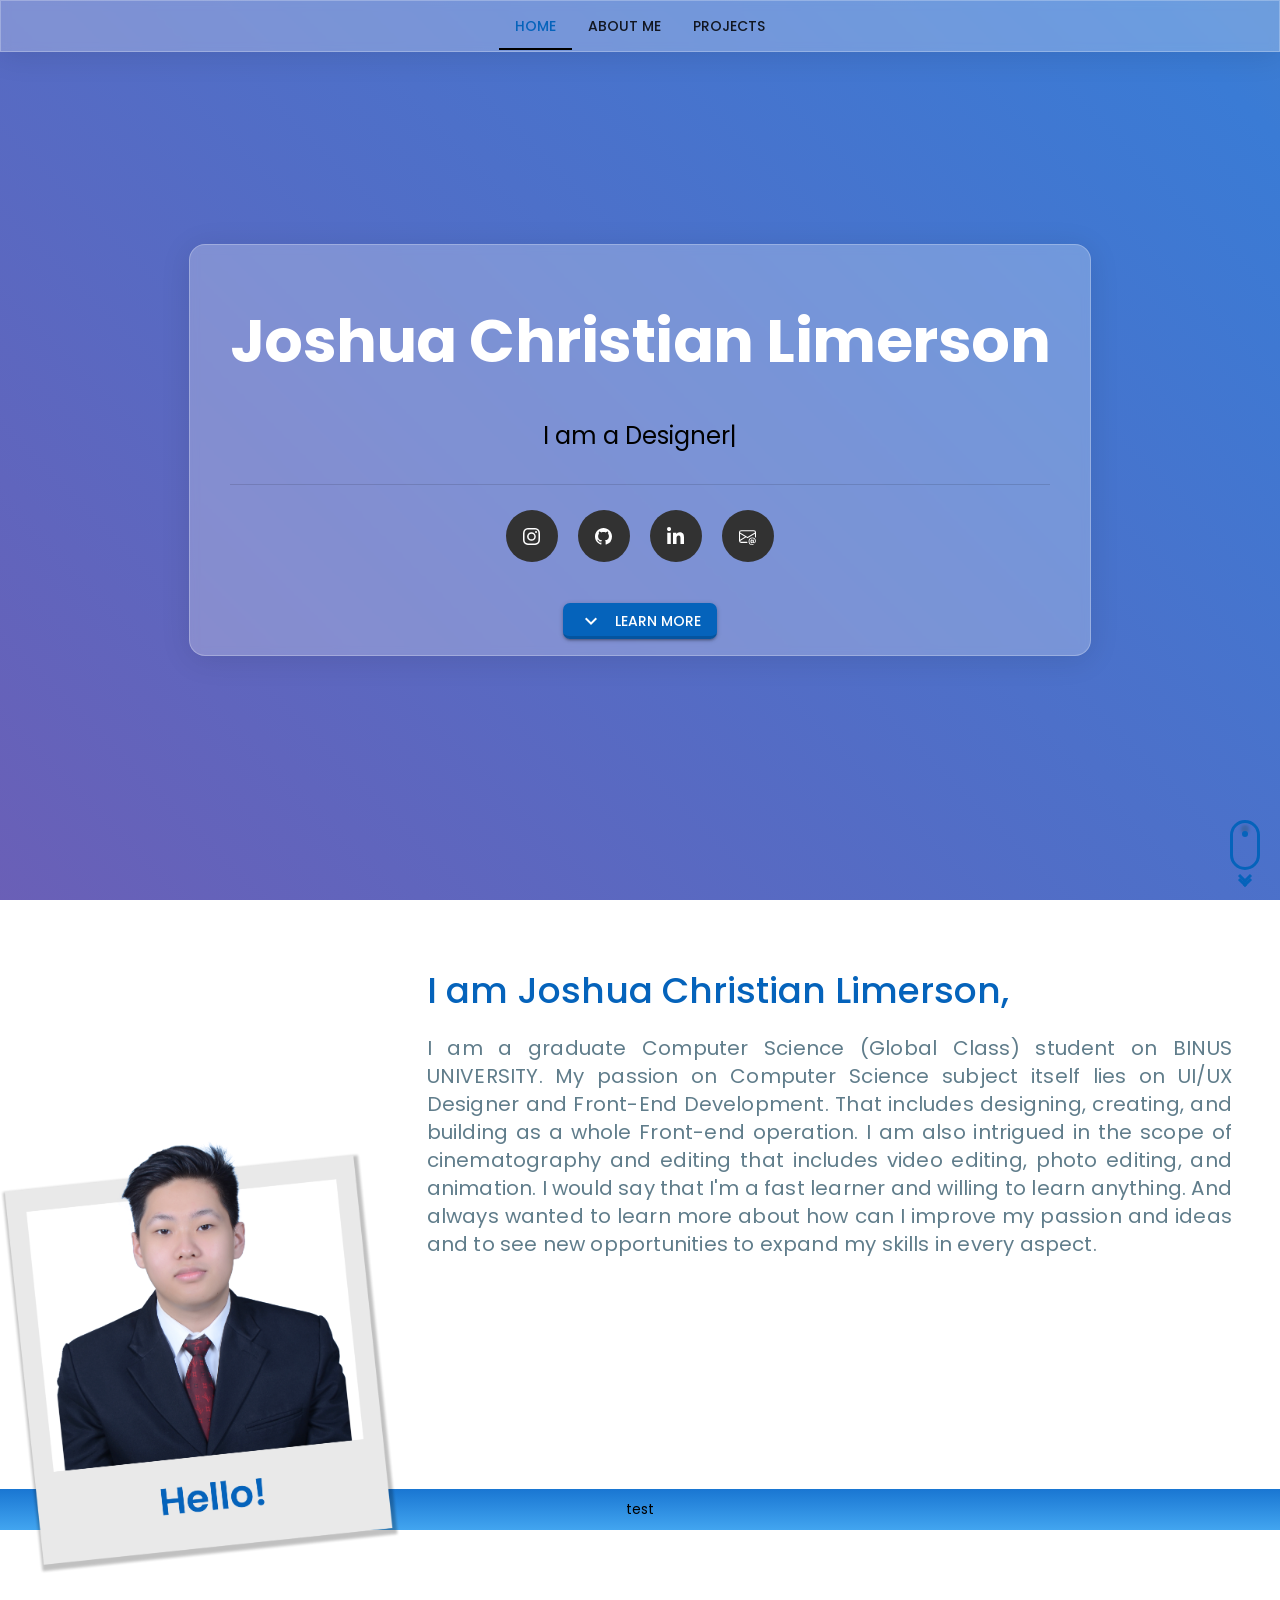
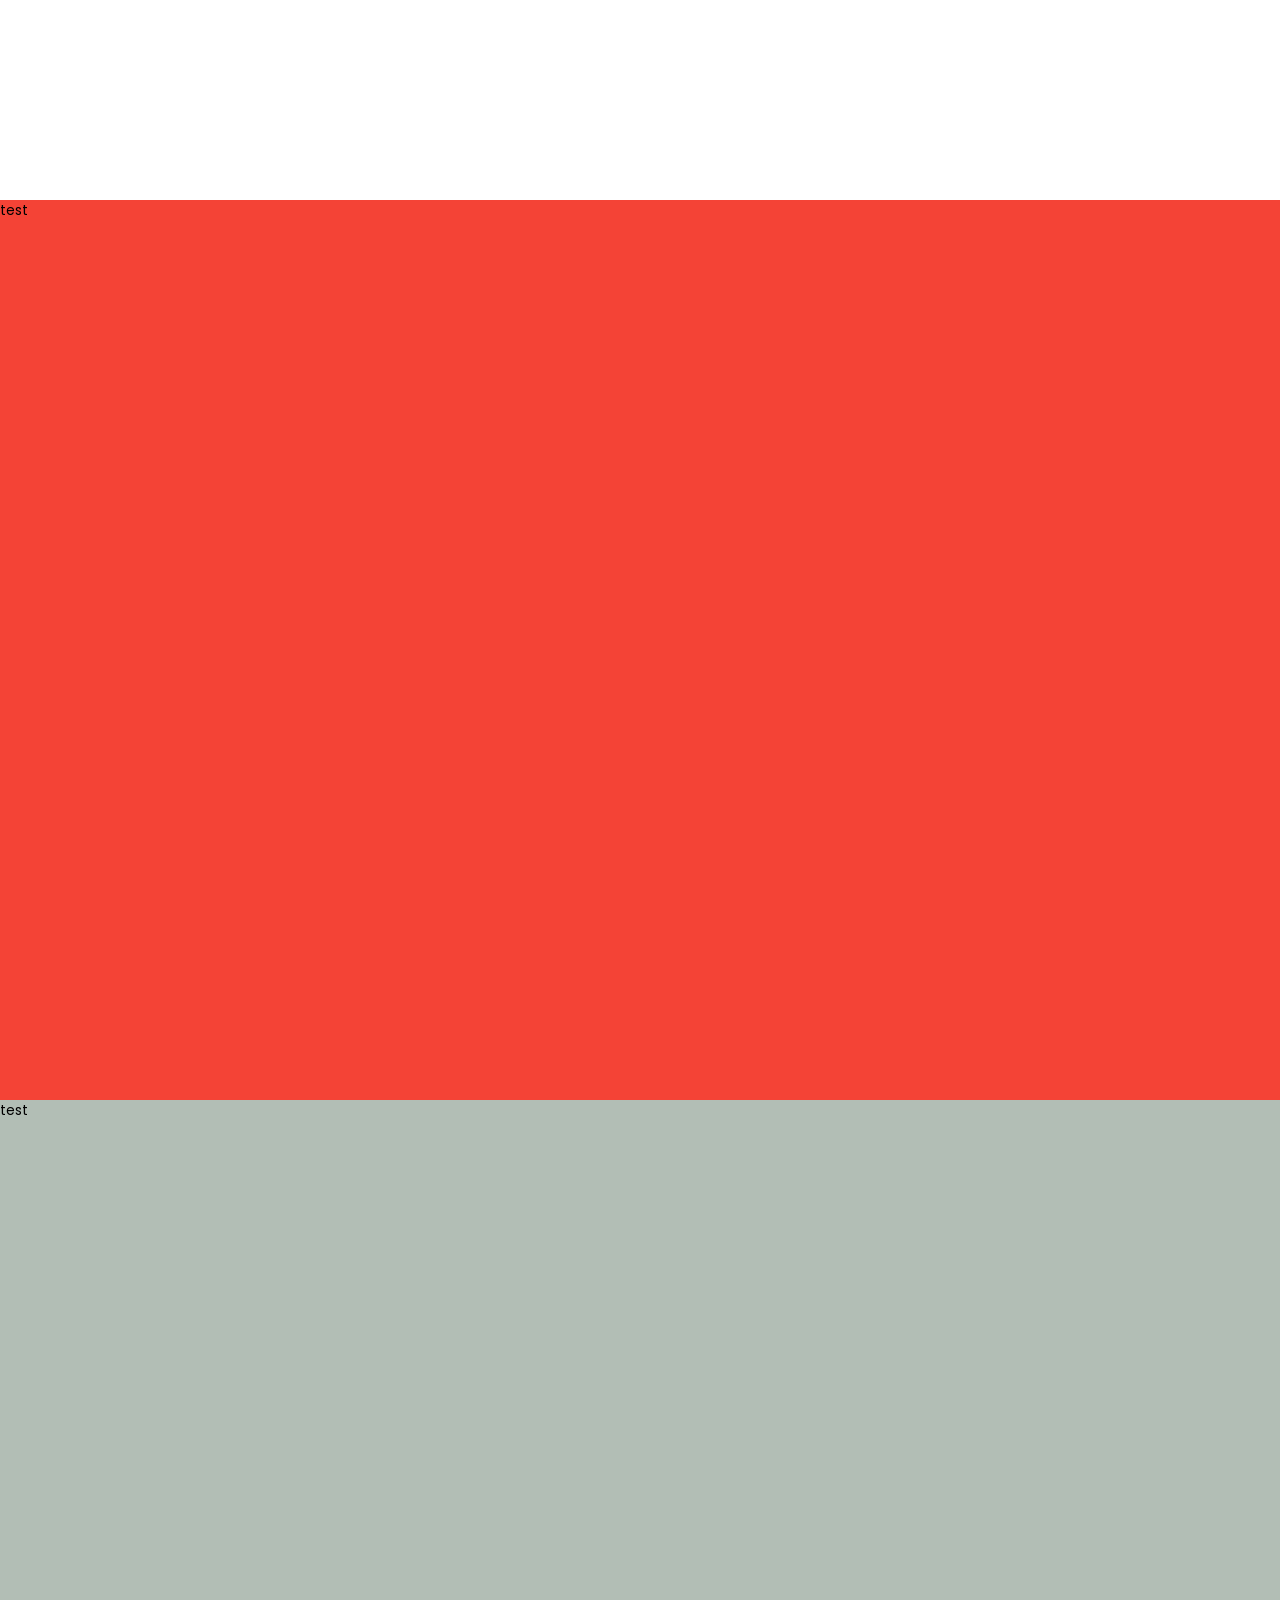
==== commit 296302b5: "first commit" ====
--- a/index.html
+++ b/index.html
@@ -1,569 +1,3 @@
-<!DOCTYPE html>
-<html lang="en">
-
-<head>
-  <meta charset="utf-8">
-  <meta content="width=device-width, initial-scale=1.0" name="viewport">
-
-  <title>Joshua Christian Limerson - Portfolio</title>
-  <meta content="" name="description">
-  <meta content="" name="keywords">
-
-  <!-- Favicons -->
-  <link href="assets/img/favicon.png" rel="icon">
-  <link href="assets/img/apple-touch-icon.png" rel="apple-touch-icon">
-
-  <!-- Google Fonts -->
-  <link href="https://fonts.googleapis.com/css?family=Open+Sans:300,300i,400,400i,600,600i,700,700i|Raleway:300,300i,400,400i,500,500i,600,600i,700,700i|Poppins:300,300i,400,400i,500,500i,600,600i,700,700i" rel="stylesheet">
-
-  <!-- Vendor CSS Files -->
-  <link href="assets/vendor/aos/aos.css" rel="stylesheet">
-  <link href="assets/vendor/bootstrap/css/bootstrap.min.css" rel="stylesheet">
-  <link href="assets/vendor/bootstrap-icons/bootstrap-icons.css" rel="stylesheet">
-  <link href="assets/vendor/boxicons/css/boxicons.min.css" rel="stylesheet">
-  <link href="assets/vendor/glightbox/css/glightbox.min.css" rel="stylesheet">
-  <link href="assets/vendor/swiper/swiper-bundle.min.css" rel="stylesheet">
-
-  <!-- Template Main CSS File -->
-  <link href="assets/css/style.css" rel="stylesheet">
-  <link rel="stylesheet" href="https://www.w3schools.com/w3css/4/w3.css">
-  <!-- =======================================================
-  * Template Name: MyResume - v4.6.0
-  * Template URL: https://bootstrapmade.com/free-html-bootstrap-template-my-resume/
-  * Author: BootstrapMade.com
-  * License: https://bootstrapmade.com/license/
-  ======================================================== -->
-</head>
-
-<body>
-
-  <!-- ======= Mobile nav toggle button ======= -->
-  <!-- <button type="button" class="mobile-nav-toggle d-xl-none"><i class="bi bi-list mobile-nav-toggle"></i></button> -->
-  <i class="bi bi-list mobile-nav-toggle d-xl-none"></i>
-  <!-- ======= Header ======= -->
-  <header id="header" class="d-flex flex-column justify-content-center">
-
-    <nav id="navbar" class="navbar nav-menu">
-      <ul>
-        <li><a href="#hero" class="nav-link scrollto active"><i class="bx bx-home"></i> <span>Home</span></a></li>
-        <li><a href="#about" class="nav-link scrollto"><i class="bx bx-user"></i> <span>About</span></a></li>
-        <li><a href="#resume" class="nav-link scrollto"><i class="bx bx-file-blank"></i> <span>Resume</span></a></li>
-        <li><a href="#portfolio" class="nav-link scrollto"><i class="bx bx-book-content"></i> <span>Portfolio</span></a></li>
-      </ul>
-    </nav><!-- .nav-menu -->
-
-  </header><!-- End Header -->
-
-  <!-- ======= Hero Section ======= -->
-  <section id="hero" class="d-flex flex-column justify-content-center">
-    <div class="container" data-aos="zoom-in" data-aos-delay="100">
-      <h1>Joshua Christian Limerson</h1>
-      <p>I am <span class="typed" data-typed-items="a Designer, an Editor, a Developer, a Freelancer, an Undergraduate"></span></p>
-    </div>
-  </section><!-- End Hero -->
-
-  <main id="main">
-
-    <!-- ======= About Section ======= -->
-    <section id="about" class="about">
-      <div class="container" data-aos="fade-up">
-
-        <div class="section-title">
-          <h2>About</h2>
-          <p>My name is Joshua Christian Limerson. I am an Undergraduate Computer Science (Global Class) student on BINUS UNIVERSITY. My passion on Computer Science subject itself lies on UI/UX Designer and Front-End Development. That includes designing, creating, and building as a whole Front-end operation. I am also intrigued in the scope of cinematography and editing that includes video editing, photo editing, and animation. I would say that I'm a fast learner and willing to learn anything. And always wanted to learn more about how can I improve my passion and ideas and to see new opportunities to expand my skill in UI/UX scope. Following that in the future I would like to be a UI/UX Designer & Front-end Developer.</p>
-        </div>
-
-        <div class="row">
-          <div class="col-lg-4">
-            <img src="assets/img/profile-img.jpg" class="img-fluid" alt="">
-          </div>
-          <div class="col-lg-8 pt-4 pt-lg-0 content">
-            <div class="row">
-              <div class="col-lg-6">
-                <ul>
-                  <li><i class="bi bi-chevron-right"></i> <strong>Birth Place & Date:</strong> <span>Singapore, 25 April 2001</span></li>
-                  <li><i class="bi bi-chevron-right"></i> <strong>Phone:</strong> <span>+(62) 895 330 690 960</span></li>
-                  <li><i class="bi bi-chevron-right"></i> <strong>City:</strong> <span>Batam, Indonesia</span></li>
-                </ul>
-              </div>
-              <div class="col-lg-6">
-                <ul>
-                  <li><i class="bi bi-chevron-right"></i> <strong>Age:</strong> <span>21</span></li>
-                  <li><i class="bi bi-chevron-right"></i> <strong>Email:</strong> <span>jcljoshualim@gmail.com</span></li>
-                  <li><i class="bi bi-chevron-right"></i> <strong>Freelance:</strong> <span>Available</span></li>
-                </ul>
-              </div>
-            </div>
-          </div>
-        </div>
-
-      </div>
-    </section><!-- End About Section -->
-
-    <!-- ======= Skills Section ======= -->
-    <section id="skills" class="skills section-bg">
-      <div class="container" data-aos="fade-up">
-
-        <div class="section-title">
-          <h2>Skills</h2>
-        <div class="row skills-content">
-
-          <div class="col-lg-6">
-
-            <div class="progress">
-              <span class="skill">HTML <i class="val"></i></span>
-              <div class="progress-bar-wrap">
-                <div class="progress-bar" role="progressbar" aria-valuenow="100" aria-valuemin="0" aria-valuemax="100"></div>
-              </div>
-            </div>
-
-            <div class="progress">
-              <span class="skill">CSS <i class="val"></i></span>
-              <div class="progress-bar-wrap">
-                <div class="progress-bar" role="progressbar" aria-valuenow="100" aria-valuemin="0" aria-valuemax="100"></div>
-              </div>
-            </div>
-
-            <div class="progress">
-              <span class="skill">JavaScript <i class="val"></i></span>
-              <div class="progress-bar-wrap">
-                <div class="progress-bar" role="progressbar" aria-valuenow="100" aria-valuemin="0" aria-valuemax="100"></div>
-              </div>
-            </div>
-
-            <div class="progress">
-              <span class="skill">PHP (Laravel) <i class="val"></i></span>
-              <div class="progress-bar-wrap">
-                <div class="progress-bar" role="progressbar" aria-valuenow="100" aria-valuemin="0" aria-valuemax="100"></div>
-              </div>
-            </div>
-
-            <div class="progress">
-              <span class="skill">English Literature <i class="val"></i></span>
-              <div class="progress-bar-wrap">
-                <div class="progress-bar" role="progressbar" aria-valuenow="100" aria-valuemin="0" aria-valuemax="100"></div>
-              </div>
-            </div>
-
-          </div>
-
-          <div class="col-lg-6">
-
-            <div class="progress">
-              <span class="skill">Figma <i class="val"></i></span>
-              <div class="progress-bar-wrap">
-                <div class="progress-bar" role="progressbar" aria-valuenow="100" aria-valuemin="0" aria-valuemax="100"></div>
-              </div>
-            </div>
-
-            <div class="progress">
-              <span class="skill">Premiere Pro <i class="val"></i></span>
-              <div class="progress-bar-wrap">
-                <div class="progress-bar" role="progressbar" aria-valuenow="100" aria-valuemin="0" aria-valuemax="100"></div>
-              </div>
-            </div>
-
-            <div class="progress">
-              <span class="skill">Photoshop <i class="val"></i></span>
-              <div class="progress-bar-wrap">
-                <div class="progress-bar" role="progressbar" aria-valuenow="100" aria-valuemin="0" aria-valuemax="100"></div>
-              </div>
-            </div>
-
-            <div class="progress">
-              <span class="skill">Microsoft Office <i class="val"></i></span>
-              <div class="progress-bar-wrap">
-                <div class="progress-bar" role="progressbar" aria-valuenow="100" aria-valuemin="0" aria-valuemax="100"></div>
-              </div>
-            </div>
-
-            <div class="progress">
-              <span class="skill">Mandarin Literature <i class="val"></i></span>
-              <div class="progress-bar-wrap">
-                <div class="progress-bar" role="progressbar" aria-valuenow="100" aria-valuemin="0" aria-valuemax="100"></div>
-              </div>
-            </div>
-
-          </div>
-
-        </div>
-
-      </div>
-
-
-    </section><!-- End Skills Section -->
-
-    <!-- ======= Resume Section ======= -->
-    <section id="resume" class="resume">
-      <div class="container" data-aos="fade-up">
-
-        <div class="section-title">
-          <h2>Resume</h2>
-        </div>
-
-        <div class="row">
-          <div class="col-lg-6">
-            <h3 class="resume-title">Summary</h3>
-            <div class="resume-item pb-0">
-              <h4>Joshua Christian Limerson</h4>
-              <p><em>An up-and-coming UI/UX Designer and Front-End Development that is driven and passionate to do the best and always ready to try something new.</em></p>
-              <ul>
-                <li>Batam, Indonesia</li>
-                <li>+62 895 330 690 960</li>
-                <li>jcljoshualim@gmail.com</li>
-              </ul>
-            </div>
-
-            <br>
-          
-            <h3 class="resume-title">Courses Taken</h3>
-            <div class="resume-item pb-0">
-              <h4>Habis Kerja</h4>
-              <p><em>Taking the UI UX Mastery: Website & Mobile Apps with Figma class for about 1 month.</em></p>
-              <div class="button">
-                <a href="https://drive.google.com/file/d/1eScS5jRpzmK3vAF4Z75N4ggsbjuDiQGa/view?usp=sharing" target="_blank" class="Pbutton">View Certificate</a>
-              </div>
-            </div>
-
-            <br>
-
-            <h3 class="resume-title">Work Experience</h3>
-            <div class="resume-item pb-0">
-              <h4>PT Charoen Pokphand Indonesia Tbk</h4>  
-              <h5>August 2022 - Present</h5>
-              <p><em>Web Developer Intern</em></p>
-              <ul>
-                <li>Designing the UI/UX of the current website used by customers using figma therefore new features can be implemented.</li>
-                <li>Conduct research, analysis, design, prototype and testing of the website.</li>
-                <li>Implement html, css, and javascript, vuejs, and PHP(Laravel) using Vuetify library based on material design.</li>
-                <li>Conduct usability testing and evaluation in order to develop a better website.</li>
-              </ul>
-            </div>
-          </div>
-
-          <div class="col-lg-6">
-            <h3 class="resume-title">Education</h3>
-            <div class="resume-item">
-              <h4>Certified Study Abroad</h4>
-              <h5>February 2022 - June 2022</h5>
-              <p><em>Certified Study Abroad for 6 Months in Computer Science</em></p>
-              <p><em>Xi'an Jiaotong-Liverpool University, Suzhou, China</em></p>
-            </div>
-            <div class="resume-item">
-              <h4>Computer Science</h4>
-              <h5>2019</h5>
-              <p><em>Binus University, Jakarta, Indonesia</em></p>
-              <ul>
-                <li>Current Semester: Semester 6</li>
-                <li>GPA: 3.58</li>
-                <li>jcljoshualim@gmail.com</li>
-              </ul>
-            </div>
-            <div class="resume-item">
-              <h4>Senior High School</h4>
-              <h5>2016 - 2019</h5>
-              <p><em>SMA Mondial School, Batam, Indonesia</em></p>
-            </div>
-            <div class="resume-item">
-              <h4>Junior High School</h4>
-              <h5>2013 - 2016</h5>
-            <p><em>SMP Mondial School, Batam, Indonesia</em></p>
-            </div>
-            <div class="resume-item">
-              <h4>Primary School</h4>
-              <h5>2007 - 2013</h5>
-            <p><em>SD Mondial School, Batam, Indonesia</em></p>
-            </div>
-          </div>
-          
-
-        </div>
-
-      </div>
-    </section><!-- End Resume Section -->
-
-    <!-- ======= Projects Section ======= -->
-    <section id="portfolio" class="portfolio section-bg">
-      <div class="container" data-aos="fade-up">
-
-        <div class="section-title">
-          <h2>Projects</h2>
-        </div>
-
-        <style>
-          .mySlides {display:none}
-          .w3-left, .w3-right, .w3-badge {cursor:pointer}
-          .w3-badge {height:13px;width:13px;padding:0}
-          .head {border: 2px solid black; padding: 25px; border-radius: 25px; width: 1200px;}
-          .title-port{text-align: center; font-family: sans-serif;}
-          </style>
-        
-        <div class="head">
-          <h1 class="title-port" style="font-weight: bold; font-family: sans-serif">Doto 2</h1>
-          <div class="w3-content w3-display-container" style="max-width:1000px">
-            <img class="mySlides" src="assets/img/portfolio/1.jpg" style="width:100%">
-            <img class="mySlides" src="assets/img/portfolio/2.jpg" style="width:100%">
-            <img class="mySlides" src="assets/img/portfolio/3.jpg" style="width:100%">
-            <img class="mySlides" src="assets/img/portfolio/4.jpg" style="width:100%">
-            <img class="mySlides" src="assets/img/portfolio/5.jpg" style="width:100%">
-            <img class="mySlides" src="assets/img/portfolio/6.jpg" style="width:100%">
-            <div class="w3-center w3-container w3-section w3-large w3-text-white w3-display-middle" style="width:100%">
-              <div class="w3-left w3-hover-text-khaki" onclick="plusDivs(-1)" style="color: black;">&#10094;</div>
-              <div class="w3-right w3-hover-text-khaki" onclick="plusDivs(1)" style="color: black">&#10095;</div>
-            </div>
-            <div class="w3-center w3-container w3-section w3-large w3-text-white w3-display-bottommiddle" style="width:100%">
-              <span class="w3-badge demo w3-border w3-transparent w3-hover-white" onclick="currentDiv(1)"></span>
-              <span class="w3-badge demo w3-border w3-transparent w3-hover-white" onclick="currentDiv(2)"></span>
-              <span class="w3-badge demo w3-border w3-transparent w3-hover-white" onclick="currentDiv(3)"></span>
-              <span class="w3-badge demo w3-border w3-transparent w3-hover-white" onclick="currentDiv(4)"></span>
-              <span class="w3-badge demo w3-border w3-transparent w3-hover-white" onclick="currentDiv(5)"></span>
-              <span class="w3-badge demo w3-border w3-transparent w3-hover-white" onclick="currentDiv(6)"></span>
-            </div>
-          </div>
-          <div style="text-align: center;">
-            <p style="font-weight: bold;">Bina Nusantara University Project</p>
-            <p>Tools: HTML, CSS, JavaScript</p>
-            <div style="width:50%; margin-left: auto; margin-right: auto; text-align:justify ; font-size: 20px; font-family: verdana, arial, helvetica, geneva; font-style: normal;
-            color:gray;">
-              <p>The site contains an information page about the doto2 game (homepage), heroes page, game mechanics page, merchandises page, and account registration page. </p>
-            </div>
-          </div>
-          <div class="button" style="justify-content: center;
-          align-items: center;">
-            <a href="https://drive.google.com/file/d/10rH1xkm5kmsOvnVgbUwOFjI1bekx3uri/view?usp=sharing" target="_blank" class="Pbutton" >View Project</a>
-          </div>
-        </div>
-
-        <br>
-
-        <div class="head">
-          <h1 class="title-port" style="font-weight: bold; font-family: sans-serif">Care & Protect</h1>
-          <div class="w3-content w3-display-container" style="max-width:1000px">
-            <img class="mySlides2" src="assets/img/portfolio/7.jpg" style="width:100%">
-            <img class="mySlides2" src="assets/img/portfolio/8.jpg" style="width:100%">
-            <img class="mySlides2" src="assets/img/portfolio/9.jpg" style="width:100%">
-            <img class="mySlides2" src="assets/img/portfolio/10.jpg" style="width:100%">
-            <img class="mySlides2" src="assets/img/portfolio/11.jpg" style="width:100%">
-            <img class="mySlides2" src="assets/img/portfolio/12.jpg" style="width:100%">
-            <div class="w3-center w3-container w3-section w3-large w3-text-white w3-display-middle" style="width:100%">
-              <div class="w3-left w3-hover-text-khaki" onclick="plusDivs(-1)" style="color: black;">&#10094;</div>
-              <div class="w3-right w3-hover-text-khaki" onclick="plusDivs(1)" style="color: black">&#10095;</div>
-            </div>
-            <div class="w3-center w3-container w3-section w3-large w3-text-white w3-display-bottommiddle" style="width:100%">
-              <span class="w3-badge demo w3-border w3-transparent w3-hover-white" onclick="currentDiv(1)"></span>
-              <span class="w3-badge demo w3-border w3-transparent w3-hover-white" onclick="currentDiv(2)"></span>
-              <span class="w3-badge demo w3-border w3-transparent w3-hover-white" onclick="currentDiv(3)"></span>
-              <span class="w3-badge demo w3-border w3-transparent w3-hover-white" onclick="currentDiv(4)"></span>
-              <span class="w3-badge demo w3-border w3-transparent w3-hover-white" onclick="currentDiv(5)"></span>
-              <span class="w3-badge demo w3-border w3-transparent w3-hover-white" onclick="currentDiv(6)"></span>
-            </div>
-          </div>
-          <div style="text-align: center;">
-            <p style="font-weight: bold;">Habis Kerja Course Project</p>
-            <p>Tool: Figma</p>
-            <div style="width:50%; margin-left: auto; margin-right: auto; text-align:justify ; font-size: 20px; font-family: verdana, arial, helvetica, geneva; font-style: normal;
-            color:gray;">
-              <p>An application that can track and trace people who infected with the COVID-19 disease, restrict places with regulations by validate people who can travel, and to find healthcare facility to take vaccince and hospital bed when being infected.</p>
-            </div>
-          </div>
-          <div class="button" style="justify-content: center;
-          align-items: center;">
-            <a href="https://drive.google.com/file/d/1Ne8u7D3MFyh_d_Jfl359jEih3iN4Bt-l/view?usp=sharing" target="_blank" class="Pbutton" >View Project</a>
-          </div>
-        </div>
-
-        <script>
-          var slideIndex = 1;
-          showDivs(slideIndex);
-          
-          function plusDivs(n) {
-            showDivs(slideIndex += n);
-          }
-          
-          function currentDiv(n) {
-            showDivs(slideIndex = n);
-          }
-          
-          function showDivs(n) {
-            var i;
-            var x = document.getElementsByClassName("mySlides");
-            var dots = document.getElementsByClassName("demo");
-            if (n > x.length) {slideIndex = 1}
-            if (n < 1) {slideIndex = x.length}
-            for (i = 0; i < x.length; i++) {
-              x[i].style.display = "none";  
-            }
-            for (i = 0; i < dots.length; i++) {
-              dots[i].className = dots[i].className.replace(" w3-white", "");
-            }
-            x[slideIndex-1].style.display = "block";  
-            dots[slideIndex-1].className += " w3-white";
-          }
-          </script>
-
-          <script>
-          var slideIndex2 = 1;
-          showDivs2(slideIndex2);
-          
-          function plusDivs2(n2) {
-            showDivs2(slideIndex2 += n2);
-          }
-          
-          function currentDiv2(n2) {
-            showDivs2(slideIndex2 = n2);
-          }
-          
-          function showDivs2(n2) {
-            var i2;
-            var x2 = document.getElementsByClassName("mySlides2");
-            var dots = document.getElementsByClassName("demo");
-            if (n2 > x2.length) {slideIndex2 = 1}
-            if (n2 < 1) {slideIndex2 = x2.length}
-            for (i = 0; i < x2.length; i++) {
-              x2[i2].style.display = "none";  
-            }
-            for (i = 0; i < dots.length; i++) {
-              dots[i].className = dots[i].className.replace(" w3-white", "");
-            }
-            x2[slideIndex2-1].style.display = "block";  
-            dots[slideIndex2-1].className += " w3-white";
-          }
-          </script>
-
-        <br>
-        <div class="head">
-          <div style="text-align: center;">
-            <h1 class="title-port" style="font-weight: bold; font-family: sans-serif">BeeMovie</h1>
-          </div>
-          <div class="row">
-            <div class="col-lg-12 d-flex justify-content-center" data-aos="fade-up" data-aos-delay="100">
-
-            </div>
-          </div>
-
-        <div class="row portfolio-container" data-aos="fade-up" data-aos-delay="200">
-
-          <div class="col-lg-4 col-md-6 portfolio-item filter-web">
-            <div class="portfolio-wrap">
-              <img src="assets/img/portfolio/portfolio-12.png" class="img-fluid" alt="">
-              <div class="portfolio-info">
-                <h4>Sign In Page</h4>
-                <p>BeeMovie</p>
-                <div class="portfolio-links">
-                  <a href="assets/img/portfolio/portfolio-12.png" data-gallery="portfolioGallery" class="portfolio-lightbox" title="Card 3"><i class="bx bx-plus"></i></a>
-                </div>
-              </div>
-            </div>
-          </div>
-
-          <div class="col-lg-4 col-md-6 portfolio-item filter-web">
-            <div class="portfolio-wrap">
-              <img src="assets/img/portfolio/portfolio-13.png" class="img-fluid" alt="">
-              <div class="portfolio-info">
-                <h4>Sign Up Page</h4>
-                <p>BeeMovie</p>
-                <div class="portfolio-links">
-                  <a href="assets/img/portfolio/portfolio-13.png" data-gallery="portfolioGallery" class="portfolio-lightbox" title="Card 3"><i class="bx bx-plus"></i></a>
-                </div>
-              </div>
-            </div>
-          </div>
-
-          <div class="col-lg-4 col-md-6 portfolio-item filter-web">
-            <div class="portfolio-wrap">
-              <img src="assets/img/portfolio/portfolio-14.png" class="img-fluid" alt="">
-              <div class="portfolio-info">
-                <h4>Home Page</h4>
-                <p>BeeMovie</p>
-                <div class="portfolio-links">
-                  <a href="assets/img/portfolio/portfolio-14.png" data-gallery="portfolioGallery" class="portfolio-lightbox" title="Card 3"><i class="bx bx-plus"></i></a>
-                </div>
-              </div>
-            </div>
-          </div>
-
-          <div class="col-lg-4 col-md-6 portfolio-item filter-web">
-            <div class="portfolio-wrap">
-              <img src="assets/img/portfolio/portfolio-15.png" class="img-fluid" alt="">
-              <div class="portfolio-info">
-                <h4>Movie Page</h4>
-                <p>BeeMovie</p>
-                <div class="portfolio-links">
-                  <a href="assets/img/portfolio/portfolio-15.png" data-gallery="portfolioGallery" class="portfolio-lightbox" title="Card 3"><i class="bx bx-plus"></i></a>
-                </div>
-              </div>
-            </div>
-          </div>
-
-          <div class="col-lg-4 col-md-6 portfolio-item filter-web">
-            <div class="portfolio-wrap">
-              <img src="assets/img/portfolio/portfolio-16.png" class="img-fluid" alt="">
-              <div class="portfolio-info">
-                <h4>Profile Page</h4>
-                <p>BeeMovie</p>
-                <div class="portfolio-links">
-                  <a href="assets/img/portfolio/portfolio-16.png" data-gallery="portfolioGallery" class="portfolio-lightbox" title="Card 3"><i class="bx bx-plus"></i></a>
-                </div>
-              </div>
-            </div>
-          </div>
-
-          <div class="col-lg-4 col-md-6 portfolio-item filter-web">
-            <div class="portfolio-wrap">
-              <img src="assets/img/portfolio/portfolio-17.png" class="img-fluid" alt="">
-              <div class="portfolio-info">
-                <h4>Subcription Page</h4>
-                <p>BeeMovie</p>
-                <div class="portfolio-links">
-                  <a href="assets/img/portfolio/portfolio-17.png" data-gallery="portfolioGallery" class="portfolio-lightbox" title="Card 3"><i class="bx bx-plus"></i></a>
-                </div>
-              </div>
-            </div>
-          </div>
-
-        </div>
-
-        </div>
-
-      </div>
-    </section><!-- End Portfolio Section -->
-
-  </main><!-- End #main -->
-
-  <!-- ======= Footer ======= -->
-  <footer id="footer">
-    <div class="container">
-      <h3>Joshua Christian Limerson</h3>
-      <div class="copyright">
-        &copy; Copyright <strong><span>MyResume</span></strong>. All Rights Reserved
-      </div>
-      <div class="credits">
-        <!-- All the links in the footer should remain intact. -->
-        <!-- You can delete the links only if you purchased the pro version. -->
-        <!-- Licensing information: [license-url] -->
-        <!-- Purchase the pro version with working PHP/AJAX contact form: https://bootstrapmade.com/free-html-bootstrap-template-my-resume/ -->
-        Designed by <a href="https://bootstrapmade.com/">BootstrapMade</a>
-      </div>
-    </div>
-  </footer><!-- End Footer -->
-
-  <div id="preloader"></div>
-  <a href="#" class="back-to-top d-flex align-items-center justify-content-center"><i class="bi bi-arrow-up-short"></i></a>
-
-  <!-- Vendor JS Files -->
-  <script src="assets/vendor/aos/aos.js"></script>
-  <script src="assets/vendor/bootstrap/js/bootstrap.bundle.min.js"></script>
-  <script src="assets/vendor/glightbox/js/glightbox.min.js"></script>
-  <script src="assets/vendor/isotope-layout/isotope.pkgd.min.js"></script>
-  <script src="assets/vendor/php-email-form/validate.js"></script>
-  <script src="assets/vendor/purecounter/purecounter.js"></script>
-  <script src="assets/vendor/swiper/swiper-bundle.min.js"></script>
-  <script src="assets/vendor/typed.js/typed.min.js"></script>
-  <script src="assets/vendor/waypoints/noframework.waypoints.js"></script>
-
-  <!-- Template Main JS File -->
-  <script src="assets/js/main.js"></script>
-
-</body>
-
-</html>
+<!DOCTYPE html><html><head><title>Joshua Christian Limerson - Portfolio</title><meta charset=utf-8><meta content="" name=description><meta name=format-detection content="telephone=no"><meta name=msapplication-tap-highlight content=no><meta content="width=device-width,initial-scale=1" name=viewport><link rel=icon type=image/png sizes=128x128 href="[data-uri]"><link rel=icon type=image/png sizes=96x96 href="[data-uri]"><link rel=icon type=image/png sizes=32x32 href="[data-uri]"><link rel=icon type=image/png sizes=16x16 href="[data-uri]"><link rel=icon type=image/ico href="/assets/favicon.d861b446.ico"><link rel=stylesheet href="https://fonts.googleapis.com/css2?family=Poppins:wght@100;200;300;400;500;600;700&display=swap">  <script type="module" crossorigin src="/assets/index.9c97c69f.js"></script>
+  <link rel="stylesheet" href="/assets/index.525ff4b1.css">
+</head><body><div id=q-app></div></body></html>
--- a/assets/index.525ff4b1.css
+++ b/assets/index.525ff4b1.css
@@ -0,0 +1,5 @@
+@charset "UTF-8";@import"https://fonts.googleapis.com/css2?family=Poppins:wght@300;400;500;600;700&display=swap";@font-face{font-family:Roboto;font-style:normal;font-weight:100;src:url(/assets/KFOkCnqEu92Fr1MmgVxIIzQ.34e9582c.woff) format("woff")}@font-face{font-family:Roboto;font-style:normal;font-weight:300;src:url(/assets/KFOlCnqEu92Fr1MmSU5fBBc-.bf14c7d7.woff) format("woff")}@font-face{font-family:Roboto;font-style:normal;font-weight:400;src:url(/assets/KFOmCnqEu92Fr1Mu4mxM.f2abf7fb.woff) format("woff")}@font-face{font-family:Roboto;font-style:normal;font-weight:500;src:url(/assets/KFOlCnqEu92Fr1MmEU9fBBc-.9ce7f3ac.woff) format("woff")}@font-face{font-family:Roboto;font-style:normal;font-weight:700;src:url(/assets/KFOlCnqEu92Fr1MmWUlfBBc-.e0fd57c0.woff) format("woff")}@font-face{font-family:Roboto;font-style:normal;font-weight:900;src:url(/assets/KFOlCnqEu92Fr1MmYUtfBBc-.f6537e32.woff) format("woff")}@font-face{font-family:Material Icons;font-style:normal;font-weight:400;font-display:block;src:url(/assets/flUhRq6tzZclQEJ-Vdg-IuiaDsNcIhQ8tQ.4a4dbc62.woff2) format("woff2"),url(/assets/flUhRq6tzZclQEJ-Vdg-IuiaDsNa.fd84f88b.woff) format("woff")}.material-icons{font-family:Material Icons;font-weight:400;font-style:normal;display:inline-block;line-height:1;text-transform:none;letter-spacing:normal;word-wrap:normal;white-space:nowrap;direction:ltr;-webkit-font-smoothing:antialiased;text-rendering:optimizeLegibility;-moz-osx-font-smoothing:grayscale;font-feature-settings:"liga"}@keyframes bounce{0%,20%,53%,to{animation-timing-function:cubic-bezier(.215,.61,.355,1);transform:translateZ(0)}40%,43%{animation-timing-function:cubic-bezier(.755,.05,.855,.06);transform:translate3d(0,-30px,0) scaleY(1.1)}70%{animation-timing-function:cubic-bezier(.755,.05,.855,.06);transform:translate3d(0,-15px,0) scaleY(1.05)}80%{transition-timing-function:cubic-bezier(.215,.61,.355,1);transform:translateZ(0) scaleY(.95)}90%{transform:translate3d(0,-4px,0) scaleY(1.02)}}.bounce{animation-name:bounce;transform-origin:center bottom}@keyframes flash{0%,50%,to{opacity:1}25%,75%{opacity:0}}.flash{animation-name:flash}@keyframes flip{0%{transform:perspective(400px) scaleZ(1) translateZ(0) rotateY(-360deg);animation-timing-function:ease-out}40%{transform:perspective(400px) scaleZ(1) translateZ(150px) rotateY(-190deg);animation-timing-function:ease-out}50%{transform:perspective(400px) scaleZ(1) translateZ(150px) rotateY(-170deg);animation-timing-function:ease-in}80%{transform:perspective(400px) scale3d(.95,.95,.95) translateZ(0) rotateY(0);animation-timing-function:ease-in}to{transform:perspective(400px) scaleZ(1) translateZ(0) rotateY(0);animation-timing-function:ease-in}}.animated.flip{backface-visibility:visible;animation-name:flip}@keyframes headShake{0%{transform:translate(0)}6.5%{transform:translate(-6px) rotateY(-9deg)}18.5%{transform:translate(5px) rotateY(7deg)}31.5%{transform:translate(-3px) rotateY(-5deg)}43.5%{transform:translate(2px) rotateY(3deg)}50%{transform:translate(0)}}.headShake{animation-timing-function:ease-in-out;animation-name:headShake}@keyframes heartBeat{0%{transform:scale(1)}14%{transform:scale(1.3)}28%{transform:scale(1)}42%{transform:scale(1.3)}70%{transform:scale(1)}}.heartBeat{animation-name:heartBeat;animation-duration:calc(var(--animate-duration) * 1.3);animation-timing-function:ease-in-out}@keyframes hinge{0%{animation-timing-function:ease-in-out}20%,60%{transform:rotate3d(0,0,1,80deg);animation-timing-function:ease-in-out}40%,80%{transform:rotate3d(0,0,1,60deg);animation-timing-function:ease-in-out;opacity:1}to{transform:translate3d(0,700px,0);opacity:0}}.hinge{animation-duration:calc(var(--animate-duration) * 2);animation-name:hinge;transform-origin:top left}@keyframes jello{0%,11.1%,to{transform:translateZ(0)}22.2%{transform:skew(-12.5deg) skewY(-12.5deg)}33.3%{transform:skew(6.25deg) skewY(6.25deg)}44.4%{transform:skew(-3.125deg) skewY(-3.125deg)}55.5%{transform:skew(1.5625deg) skewY(1.5625deg)}66.6%{transform:skew(-.78125deg) skewY(-.78125deg)}77.7%{transform:skew(.390625deg) skewY(.390625deg)}88.8%{transform:skew(-.1953125deg) skewY(-.1953125deg)}}.jello{animation-name:jello;transform-origin:center}@keyframes pulse{0%{transform:scaleZ(1)}50%{transform:scale3d(1.05,1.05,1.05)}to{transform:scaleZ(1)}}.pulse{animation-name:pulse;animation-timing-function:ease-in-out}@keyframes rubberBand{0%{transform:scaleZ(1)}30%{transform:scale3d(1.25,.75,1)}40%{transform:scale3d(.75,1.25,1)}50%{transform:scale3d(1.15,.85,1)}65%{transform:scale3d(.95,1.05,1)}75%{transform:scale3d(1.05,.95,1)}to{transform:scaleZ(1)}}.rubberBand{animation-name:rubberBand}@keyframes shake{0%,to{transform:translateZ(0)}10%,30%,50%,70%,90%{transform:translate3d(-10px,0,0)}20%,40%,60%,80%{transform:translate3d(10px,0,0)}}.shake{animation-name:shake}@keyframes shakeX{0%,to{transform:translateZ(0)}10%,30%,50%,70%,90%{transform:translate3d(-10px,0,0)}20%,40%,60%,80%{transform:translate3d(10px,0,0)}}.shakeX{animation-name:shakeX}@keyframes shakeY{0%,to{transform:translateZ(0)}10%,30%,50%,70%,90%{transform:translate3d(0,-10px,0)}20%,40%,60%,80%{transform:translate3d(0,10px,0)}}.shakeY{animation-name:shakeY}@keyframes swing{20%{transform:rotate3d(0,0,1,15deg)}40%{transform:rotate3d(0,0,1,-10deg)}60%{transform:rotate3d(0,0,1,5deg)}80%{transform:rotate3d(0,0,1,-5deg)}to{transform:rotate3d(0,0,1,0)}}.swing{transform-origin:top center;animation-name:swing}@keyframes tada{0%{transform:scaleZ(1)}10%,20%{transform:scale3d(.9,.9,.9) rotate3d(0,0,1,-3deg)}30%,50%,70%,90%{transform:scale3d(1.1,1.1,1.1) rotate3d(0,0,1,3deg)}40%,60%,80%{transform:scale3d(1.1,1.1,1.1) rotate3d(0,0,1,-3deg)}to{transform:scaleZ(1)}}.tada{animation-name:tada}@keyframes wobble{0%{transform:translateZ(0)}15%{transform:translate3d(-25%,0,0) rotate3d(0,0,1,-5deg)}30%{transform:translate3d(20%,0,0) rotate3d(0,0,1,3deg)}45%{transform:translate3d(-15%,0,0) rotate3d(0,0,1,-3deg)}60%{transform:translate3d(10%,0,0) rotate3d(0,0,1,2deg)}75%{transform:translate3d(-5%,0,0) rotate3d(0,0,1,-1deg)}to{transform:translateZ(0)}}.wobble{animation-name:wobble}@keyframes backInDown{0%{transform:translateY(-1200px) scale(.7);opacity:.7}80%{transform:translateY(0) scale(.7);opacity:.7}to{transform:scale(1);opacity:1}}.backInDown{animation-name:backInDown}@keyframes backInLeft{0%{transform:translate(-2000px) scale(.7);opacity:.7}80%{transform:translate(0) scale(.7);opacity:.7}to{transform:scale(1);opacity:1}}.backInLeft{animation-name:backInLeft}@keyframes backInRight{0%{transform:translate(2000px) scale(.7);opacity:.7}80%{transform:translate(0) scale(.7);opacity:.7}to{transform:scale(1);opacity:1}}.backInRight{animation-name:backInRight}@keyframes backInUp{0%{transform:translateY(1200px) scale(.7);opacity:.7}80%{transform:translateY(0) scale(.7);opacity:.7}to{transform:scale(1);opacity:1}}.backInUp{animation-name:backInUp}@keyframes bounceIn{0%,20%,40%,60%,80%,to{animation-timing-function:cubic-bezier(.215,.61,.355,1)}0%{opacity:0;transform:scale3d(.3,.3,.3)}20%{transform:scale3d(1.1,1.1,1.1)}40%{transform:scale3d(.9,.9,.9)}60%{opacity:1;transform:scale3d(1.03,1.03,1.03)}80%{transform:scale3d(.97,.97,.97)}to{opacity:1;transform:scaleZ(1)}}.bounceIn{animation-duration:calc(var(--animate-duration) * .75);animation-name:bounceIn}@keyframes bounceInDown{0%,60%,75%,90%,to{animation-timing-function:cubic-bezier(.215,.61,.355,1)}0%{opacity:0;transform:translate3d(0,-3000px,0) scaleY(3)}60%{opacity:1;transform:translate3d(0,25px,0) scaleY(.9)}75%{transform:translate3d(0,-10px,0) scaleY(.95)}90%{transform:translate3d(0,5px,0) scaleY(.985)}to{transform:translateZ(0)}}.bounceInDown{animation-name:bounceInDown}@keyframes bounceInLeft{0%,60%,75%,90%,to{animation-timing-function:cubic-bezier(.215,.61,.355,1)}0%{opacity:0;transform:translate3d(-3000px,0,0) scaleX(3)}60%{opacity:1;transform:translate3d(25px,0,0) scaleX(1)}75%{transform:translate3d(-10px,0,0) scaleX(.98)}90%{transform:translate3d(5px,0,0) scaleX(.995)}to{transform:translateZ(0)}}.bounceInLeft{animation-name:bounceInLeft}@keyframes bounceInRight{0%,60%,75%,90%,to{animation-timing-function:cubic-bezier(.215,.61,.355,1)}0%{opacity:0;transform:translate3d(3000px,0,0) scaleX(3)}60%{opacity:1;transform:translate3d(-25px,0,0) scaleX(1)}75%{transform:translate3d(10px,0,0) scaleX(.98)}90%{transform:translate3d(-5px,0,0) scaleX(.995)}to{transform:translateZ(0)}}.bounceInRight{animation-name:bounceInRight}@keyframes bounceInUp{0%,60%,75%,90%,to{animation-timing-function:cubic-bezier(.215,.61,.355,1)}0%{opacity:0;transform:translate3d(0,3000px,0) scaleY(5)}60%{opacity:1;transform:translate3d(0,-20px,0) scaleY(.9)}75%{transform:translate3d(0,10px,0) scaleY(.95)}90%{transform:translate3d(0,-5px,0) scaleY(.985)}to{transform:translateZ(0)}}.bounceInUp{animation-name:bounceInUp}@keyframes fadeIn{0%{opacity:0}to{opacity:1}}.fadeIn{animation-name:fadeIn}@keyframes fadeInBottomLeft{0%{opacity:0;transform:translate3d(-100%,100%,0)}to{opacity:1;transform:translateZ(0)}}.fadeInBottomLeft{animation-name:fadeInBottomLeft}@keyframes fadeInBottomRight{0%{opacity:0;transform:translate3d(100%,100%,0)}to{opacity:1;transform:translateZ(0)}}.fadeInBottomRight{animation-name:fadeInBottomRight}@keyframes fadeInDown{0%{opacity:0;transform:translate3d(0,-100%,0)}to{opacity:1;transform:translateZ(0)}}.fadeInDown{animation-name:fadeInDown}@keyframes fadeInDownBig{0%{opacity:0;transform:translate3d(0,-2000px,0)}to{opacity:1;transform:translateZ(0)}}.fadeInDownBig{animation-name:fadeInDownBig}@keyframes fadeInLeft{0%{opacity:0;transform:translate3d(-100%,0,0)}to{opacity:1;transform:translateZ(0)}}.fadeInLeft{animation-name:fadeInLeft}@keyframes fadeInLeftBig{0%{opacity:0;transform:translate3d(-2000px,0,0)}to{opacity:1;transform:translateZ(0)}}.fadeInLeftBig{animation-name:fadeInLeftBig}@keyframes fadeInRight{0%{opacity:0;transform:translate3d(100%,0,0)}to{opacity:1;transform:translateZ(0)}}.fadeInRight{animation-name:fadeInRight}@keyframes fadeInRightBig{0%{opacity:0;transform:translate3d(2000px,0,0)}to{opacity:1;transform:translateZ(0)}}.fadeInRightBig{animation-name:fadeInRightBig}@keyframes fadeInTopLeft{0%{opacity:0;transform:translate3d(-100%,-100%,0)}to{opacity:1;transform:translateZ(0)}}.fadeInTopLeft{animation-name:fadeInTopLeft}@keyframes fadeInTopRight{0%{opacity:0;transform:translate3d(100%,-100%,0)}to{opacity:1;transform:translateZ(0)}}.fadeInTopRight{animation-name:fadeInTopRight}@keyframes fadeInUp{0%{opacity:0;transform:translate3d(0,100%,0)}to{opacity:1;transform:translateZ(0)}}.fadeInUp{animation-name:fadeInUp}@keyframes fadeInUpBig{0%{opacity:0;transform:translate3d(0,2000px,0)}to{opacity:1;transform:translateZ(0)}}.fadeInUpBig{animation-name:fadeInUpBig}@keyframes flipInX{0%{transform:perspective(400px) rotateX(90deg);animation-timing-function:ease-in;opacity:0}40%{transform:perspective(400px) rotateX(-20deg);animation-timing-function:ease-in}60%{transform:perspective(400px) rotateX(10deg);opacity:1}80%{transform:perspective(400px) rotateX(-5deg)}to{transform:perspective(400px)}}.flipInX{backface-visibility:visible!important;animation-name:flipInX}@keyframes flipInY{0%{transform:perspective(400px) rotateY(90deg);animation-timing-function:ease-in;opacity:0}40%{transform:perspective(400px) rotateY(-20deg);animation-timing-function:ease-in}60%{transform:perspective(400px) rotateY(10deg);opacity:1}80%{transform:perspective(400px) rotateY(-5deg)}to{transform:perspective(400px)}}.flipInY{backface-visibility:visible!important;animation-name:flipInY}@keyframes jackInTheBox{0%{opacity:0;transform:scale(.1) rotate(30deg);transform-origin:center bottom}50%{transform:rotate(-10deg)}70%{transform:rotate(3deg)}to{opacity:1;transform:scale(1)}}.jackInTheBox{animation-name:jackInTheBox}@keyframes lightSpeedInLeft{0%{transform:translate3d(-100%,0,0) skew(30deg);opacity:0}60%{transform:skew(-20deg);opacity:1}80%{transform:skew(5deg)}to{transform:translateZ(0)}}.lightSpeedInLeft{animation-name:lightSpeedInLeft;animation-timing-function:ease-out}@keyframes lightSpeedInRight{0%{transform:translate3d(100%,0,0) skew(-30deg);opacity:0}60%{transform:skew(20deg);opacity:1}80%{transform:skew(-5deg)}to{transform:translateZ(0)}}.lightSpeedInRight{animation-name:lightSpeedInRight;animation-timing-function:ease-out}@keyframes rollIn{0%{opacity:0;transform:translate3d(-100%,0,0) rotate3d(0,0,1,-120deg)}to{opacity:1;transform:translateZ(0)}}.rollIn{animation-name:rollIn}@keyframes rotateIn{0%{transform:rotate3d(0,0,1,-200deg);opacity:0}to{transform:translateZ(0);opacity:1}}.rotateIn{animation-name:rotateIn;transform-origin:center}@keyframes rotateInDownLeft{0%{transform:rotate3d(0,0,1,-45deg);opacity:0}to{transform:translateZ(0);opacity:1}}.rotateInDownLeft{animation-name:rotateInDownLeft;transform-origin:left bottom}@keyframes rotateInDownRight{0%{transform:rotate3d(0,0,1,45deg);opacity:0}to{transform:translateZ(0);opacity:1}}.rotateInDownRight{animation-name:rotateInDownRight;transform-origin:right bottom}@keyframes rotateInUpLeft{0%{transform:rotate3d(0,0,1,45deg);opacity:0}to{transform:translateZ(0);opacity:1}}.rotateInUpLeft{animation-name:rotateInUpLeft;transform-origin:left bottom}@keyframes rotateInUpRight{0%{transform:rotate3d(0,0,1,-90deg);opacity:0}to{transform:translateZ(0);opacity:1}}.rotateInUpRight{animation-name:rotateInUpRight;transform-origin:right bottom}@keyframes slideInDown{0%{transform:translate3d(0,-100%,0);visibility:visible}to{transform:translateZ(0)}}.slideInDown{animation-name:slideInDown}@keyframes slideInLeft{0%{transform:translate3d(-100%,0,0);visibility:visible}to{transform:translateZ(0)}}.slideInLeft{animation-name:slideInLeft}@keyframes slideInRight{0%{transform:translate3d(100%,0,0);visibility:visible}to{transform:translateZ(0)}}.slideInRight{animation-name:slideInRight}@keyframes slideInUp{0%{transform:translate3d(0,100%,0);visibility:visible}to{transform:translateZ(0)}}.slideInUp{animation-name:slideInUp}@keyframes zoomIn{0%{opacity:0;transform:scale3d(.3,.3,.3)}50%{opacity:1}}.zoomIn{animation-name:zoomIn}@keyframes zoomInDown{0%{opacity:0;transform:scale3d(.1,.1,.1) translate3d(0,-1000px,0);animation-timing-function:cubic-bezier(.55,.055,.675,.19)}60%{opacity:1;transform:scale3d(.475,.475,.475) translate3d(0,60px,0);animation-timing-function:cubic-bezier(.175,.885,.32,1)}}.zoomInDown{animation-name:zoomInDown}@keyframes zoomInLeft{0%{opacity:0;transform:scale3d(.1,.1,.1) translate3d(-1000px,0,0);animation-timing-function:cubic-bezier(.55,.055,.675,.19)}60%{opacity:1;transform:scale3d(.475,.475,.475) translate3d(10px,0,0);animation-timing-function:cubic-bezier(.175,.885,.32,1)}}.zoomInLeft{animation-name:zoomInLeft}@keyframes zoomInRight{0%{opacity:0;transform:scale3d(.1,.1,.1) translate3d(1000px,0,0);animation-timing-function:cubic-bezier(.55,.055,.675,.19)}60%{opacity:1;transform:scale3d(.475,.475,.475) translate3d(-10px,0,0);animation-timing-function:cubic-bezier(.175,.885,.32,1)}}.zoomInRight{animation-name:zoomInRight}@keyframes zoomInUp{0%{opacity:0;transform:scale3d(.1,.1,.1) translate3d(0,1000px,0);animation-timing-function:cubic-bezier(.55,.055,.675,.19)}60%{opacity:1;transform:scale3d(.475,.475,.475) translate3d(0,-60px,0);animation-timing-function:cubic-bezier(.175,.885,.32,1)}}.zoomInUp{animation-name:zoomInUp}@keyframes backOutDown{0%{transform:scale(1);opacity:1}20%{transform:translateY(0) scale(.7);opacity:.7}to{transform:translateY(700px) scale(.7);opacity:.7}}.backOutDown{animation-name:backOutDown}@keyframes backOutLeft{0%{transform:scale(1);opacity:1}20%{transform:translate(0) scale(.7);opacity:.7}to{transform:translate(-2000px) scale(.7);opacity:.7}}.backOutLeft{animation-name:backOutLeft}@keyframes backOutRight{0%{transform:scale(1);opacity:1}20%{transform:translate(0) scale(.7);opacity:.7}to{transform:translate(2000px) scale(.7);opacity:.7}}.backOutRight{animation-name:backOutRight}@keyframes backOutUp{0%{transform:scale(1);opacity:1}20%{transform:translateY(0) scale(.7);opacity:.7}to{transform:translateY(-700px) scale(.7);opacity:.7}}.backOutUp{animation-name:backOutUp}@keyframes bounceOut{20%{transform:scale3d(.9,.9,.9)}50%,55%{opacity:1;transform:scale3d(1.1,1.1,1.1)}to{opacity:0;transform:scale3d(.3,.3,.3)}}.bounceOut{animation-duration:calc(var(--animate-duration) * .75);animation-name:bounceOut}@keyframes bounceOutDown{20%{transform:translate3d(0,10px,0) scaleY(.985)}40%,45%{opacity:1;transform:translate3d(0,-20px,0) scaleY(.9)}to{opacity:0;transform:translate3d(0,2000px,0) scaleY(3)}}.bounceOutDown{animation-name:bounceOutDown}@keyframes bounceOutLeft{20%{opacity:1;transform:translate3d(20px,0,0) scaleX(.9)}to{opacity:0;transform:translate3d(-2000px,0,0) scaleX(2)}}.bounceOutLeft{animation-name:bounceOutLeft}@keyframes bounceOutRight{20%{opacity:1;transform:translate3d(-20px,0,0) scaleX(.9)}to{opacity:0;transform:translate3d(2000px,0,0) scaleX(2)}}.bounceOutRight{animation-name:bounceOutRight}@keyframes bounceOutUp{20%{transform:translate3d(0,-10px,0) scaleY(.985)}40%,45%{opacity:1;transform:translate3d(0,20px,0) scaleY(.9)}to{opacity:0;transform:translate3d(0,-2000px,0) scaleY(3)}}.bounceOutUp{animation-name:bounceOutUp}@keyframes fadeOut{0%{opacity:1}to{opacity:0}}.fadeOut{animation-name:fadeOut}@keyframes fadeOutBottomLeft{0%{opacity:1;transform:translateZ(0)}to{opacity:0;transform:translate3d(-100%,100%,0)}}.fadeOutBottomLeft{animation-name:fadeOutBottomLeft}@keyframes fadeOutBottomRight{0%{opacity:1;transform:translateZ(0)}to{opacity:0;transform:translate3d(100%,100%,0)}}.fadeOutBottomRight{animation-name:fadeOutBottomRight}@keyframes fadeOutDown{0%{opacity:1}to{opacity:0;transform:translate3d(0,100%,0)}}.fadeOutDown{animation-name:fadeOutDown}@keyframes fadeOutDownBig{0%{opacity:1}to{opacity:0;transform:translate3d(0,2000px,0)}}.fadeOutDownBig{animation-name:fadeOutDownBig}@keyframes fadeOutLeft{0%{opacity:1}to{opacity:0;transform:translate3d(-100%,0,0)}}.fadeOutLeft{animation-name:fadeOutLeft}@keyframes fadeOutLeftBig{0%{opacity:1}to{opacity:0;transform:translate3d(-2000px,0,0)}}.fadeOutLeftBig{animation-name:fadeOutLeftBig}@keyframes fadeOutRight{0%{opacity:1}to{opacity:0;transform:translate3d(100%,0,0)}}.fadeOutRight{animation-name:fadeOutRight}@keyframes fadeOutRightBig{0%{opacity:1}to{opacity:0;transform:translate3d(2000px,0,0)}}.fadeOutRightBig{animation-name:fadeOutRightBig}@keyframes fadeOutTopLeft{0%{opacity:1;transform:translateZ(0)}to{opacity:0;transform:translate3d(-100%,-100%,0)}}.fadeOutTopLeft{animation-name:fadeOutTopLeft}@keyframes fadeOutTopRight{0%{opacity:1;transform:translateZ(0)}to{opacity:0;transform:translate3d(100%,-100%,0)}}.fadeOutTopRight{animation-name:fadeOutTopRight}@keyframes fadeOutUp{0%{opacity:1}to{opacity:0;transform:translate3d(0,-100%,0)}}.fadeOutUp{animation-name:fadeOutUp}@keyframes fadeOutUpBig{0%{opacity:1}to{opacity:0;transform:translate3d(0,-2000px,0)}}.fadeOutUpBig{animation-name:fadeOutUpBig}@keyframes flipOutX{0%{transform:perspective(400px)}30%{transform:perspective(400px) rotateX(-20deg);opacity:1}to{transform:perspective(400px) rotateX(90deg);opacity:0}}.flipOutX{animation-duration:calc(var(--animate-duration) * .75);animation-name:flipOutX;backface-visibility:visible!important}@keyframes flipOutY{0%{transform:perspective(400px)}30%{transform:perspective(400px) rotateY(-15deg);opacity:1}to{transform:perspective(400px) rotateY(90deg);opacity:0}}.flipOutY{animation-duration:calc(var(--animate-duration) * .75);backface-visibility:visible!important;animation-name:flipOutY}@keyframes lightSpeedOutLeft{0%{opacity:1}to{transform:translate3d(-100%,0,0) skew(-30deg);opacity:0}}.lightSpeedOutLeft{animation-name:lightSpeedOutLeft;animation-timing-function:ease-in}@keyframes lightSpeedOutRight{0%{opacity:1}to{transform:translate3d(100%,0,0) skew(30deg);opacity:0}}.lightSpeedOutRight{animation-name:lightSpeedOutRight;animation-timing-function:ease-in}@keyframes rollOut{0%{opacity:1}to{opacity:0;transform:translate3d(100%,0,0) rotate3d(0,0,1,120deg)}}.rollOut{animation-name:rollOut}@keyframes rotateOut{0%{opacity:1}to{transform:rotate3d(0,0,1,200deg);opacity:0}}.rotateOut{animation-name:rotateOut;transform-origin:center}@keyframes rotateOutDownLeft{0%{opacity:1}to{transform:rotate3d(0,0,1,45deg);opacity:0}}.rotateOutDownLeft{animation-name:rotateOutDownLeft;transform-origin:left bottom}@keyframes rotateOutDownRight{0%{opacity:1}to{transform:rotate3d(0,0,1,-45deg);opacity:0}}.rotateOutDownRight{animation-name:rotateOutDownRight;transform-origin:right bottom}@keyframes rotateOutUpLeft{0%{opacity:1}to{transform:rotate3d(0,0,1,-45deg);opacity:0}}.rotateOutUpLeft{animation-name:rotateOutUpLeft;transform-origin:left bottom}@keyframes rotateOutUpRight{0%{opacity:1}to{transform:rotate3d(0,0,1,90deg);opacity:0}}.rotateOutUpRight{animation-name:rotateOutUpRight;transform-origin:right bottom}@keyframes slideOutDown{0%{transform:translateZ(0)}to{visibility:hidden;transform:translate3d(0,100%,0)}}.slideOutDown{animation-name:slideOutDown}@keyframes slideOutLeft{0%{transform:translateZ(0)}to{visibility:hidden;transform:translate3d(-100%,0,0)}}.slideOutLeft{animation-name:slideOutLeft}@keyframes slideOutRight{0%{transform:translateZ(0)}to{visibility:hidden;transform:translate3d(100%,0,0)}}.slideOutRight{animation-name:slideOutRight}@keyframes slideOutUp{0%{transform:translateZ(0)}to{visibility:hidden;transform:translate3d(0,-100%,0)}}.slideOutUp{animation-name:slideOutUp}@keyframes zoomOut{0%{opacity:1}50%{opacity:0;transform:scale3d(.3,.3,.3)}to{opacity:0}}.zoomOut{animation-name:zoomOut}@keyframes zoomOutDown{40%{opacity:1;transform:scale3d(.475,.475,.475) translate3d(0,-60px,0);animation-timing-function:cubic-bezier(.55,.055,.675,.19)}to{opacity:0;transform:scale3d(.1,.1,.1) translate3d(0,2000px,0);animation-timing-function:cubic-bezier(.175,.885,.32,1)}}.zoomOutDown{animation-name:zoomOutDown;transform-origin:center bottom}@keyframes zoomOutLeft{40%{opacity:1;transform:scale3d(.475,.475,.475) translate3d(42px,0,0)}to{opacity:0;transform:scale(.1) translate3d(-2000px,0,0)}}.zoomOutLeft{animation-name:zoomOutLeft;transform-origin:left center}@keyframes zoomOutRight{40%{opacity:1;transform:scale3d(.475,.475,.475) translate3d(-42px,0,0)}to{opacity:0;transform:scale(.1) translate3d(2000px,0,0)}}.zoomOutRight{animation-name:zoomOutRight;transform-origin:right center}@keyframes zoomOutUp{40%{opacity:1;transform:scale3d(.475,.475,.475) translate3d(0,60px,0);animation-timing-function:cubic-bezier(.55,.055,.675,.19)}to{opacity:0;transform:scale3d(.1,.1,.1) translate3d(0,-2000px,0);animation-timing-function:cubic-bezier(.175,.885,.32,1)}}.zoomOutUp{animation-name:zoomOutUp;transform-origin:center bottom}/*!
+ * * Quasar Framework v2.16.6
+ * * (c) 2015-present Razvan Stoenescu
+ * * Released under the MIT License.
+ * */*,*:before,*:after{box-sizing:inherit;-webkit-tap-highlight-color:transparent;-moz-tap-highlight-color:transparent}html,body,#q-app{width:100%;direction:ltr}body.platform-ios.within-iframe,body.platform-ios.within-iframe #q-app{width:100px;min-width:100%}html,body{margin:0;box-sizing:border-box}article,aside,details,figcaption,figure,footer,header,main,menu,nav,section,summary{display:block}abbr[title]{border-bottom:none;text-decoration:underline;-webkit-text-decoration:underline dotted;text-decoration:underline dotted}img{border-style:none}code,kbd,pre,samp{font-family:monospace,monospace;font-size:1em}hr{box-sizing:content-box;height:0;overflow:visible}button,input,optgroup,select,textarea{font:inherit;font-family:inherit;margin:0}optgroup{font-weight:700}button,input,select{overflow:visible;text-transform:none}button::-moz-focus-inner,input::-moz-focus-inner{border:0;padding:0}button:-moz-focusring,input:-moz-focusring{outline:1px dotted ButtonText}fieldset{padding:.35em .75em .625em}legend{box-sizing:border-box;color:inherit;display:table;max-width:100%;padding:0;white-space:normal}progress{vertical-align:baseline}textarea{overflow:auto}input[type=search]::-webkit-search-cancel-button,input[type=search]::-webkit-search-decoration{-webkit-appearance:none}.q-icon{line-height:1;width:1em;height:1em;flex-shrink:0;letter-spacing:normal;text-transform:none;white-space:nowrap;word-wrap:normal;direction:ltr;text-align:center;position:relative;box-sizing:content-box;fill:currentColor}.q-icon:before,.q-icon:after{width:100%;height:100%;display:flex!important;align-items:center;justify-content:center}.q-icon>svg,.q-icon>img{width:100%;height:100%}.q-icon,.material-icons,.material-icons-outlined,.material-icons-round,.material-icons-sharp,.material-symbols-outlined,.material-symbols-rounded,.material-symbols-sharp{-webkit-user-select:none;user-select:none;cursor:inherit;font-size:inherit;display:inline-flex;align-items:center;justify-content:center;vertical-align:middle}.q-panel{height:100%;width:100%}.q-panel>div{height:100%;width:100%}.q-panel-parent{overflow:hidden;position:relative}.q-loading-bar{position:fixed;z-index:9998;transition:transform .5s cubic-bezier(0,0,.2,1),opacity .5s;background:#f44336}.q-loading-bar--top{left:0;right:0;top:0;width:100%}.q-loading-bar--bottom{left:0;right:0;bottom:0;width:100%}.q-loading-bar--right{top:0;bottom:0;right:0;height:100%}.q-loading-bar--left{top:0;bottom:0;left:0;height:100%}.q-avatar{position:relative;vertical-align:middle;display:inline-block;border-radius:50%;font-size:48px;height:1em;width:1em}.q-avatar__content{font-size:.5em;line-height:.5em}.q-avatar__content,.q-avatar img:not(.q-icon):not(.q-img__image){border-radius:inherit;height:inherit;width:inherit}.q-avatar--square{border-radius:0}.q-badge{background-color:var(--q-primary);color:#fff;padding:2px 6px;border-radius:4px;font-size:12px;line-height:12px;min-height:12px;font-weight:400;vertical-align:baseline}.q-badge--single-line{white-space:nowrap}.q-badge--multi-line{word-break:break-all;word-wrap:break-word}.q-badge--floating{position:absolute;top:-4px;right:-3px;cursor:inherit}.q-badge--transparent{opacity:.8}.q-badge--outline{background-color:transparent;border:1px solid currentColor}.q-badge--rounded{border-radius:1em}.q-banner{min-height:54px;padding:8px 16px;background:#fff}.q-banner--top-padding{padding-top:14px}.q-banner__avatar{min-width:1px!important}.q-banner__avatar>.q-avatar{font-size:46px}.q-banner__avatar>.q-icon{font-size:40px}.q-banner__avatar:not(:empty)+.q-banner__content{padding-left:16px}.q-banner__actions.col-auto{padding-left:16px}.q-banner__actions.col-all .q-btn-item{margin:4px 0 0 4px}.q-banner--dense{min-height:32px;padding:8px}.q-banner--dense.q-banner--top-padding{padding-top:12px}.q-banner--dense .q-banner__avatar>.q-avatar,.q-banner--dense .q-banner__avatar>.q-icon{font-size:28px}.q-banner--dense .q-banner__avatar:not(:empty)+.q-banner__content{padding-left:8px}.q-banner--dense .q-banner__actions.col-auto{padding-left:8px}.q-bar{background:rgba(0,0,0,.2)}.q-bar>.q-icon{margin-left:2px}.q-bar>div,.q-bar>div+.q-icon{margin-left:8px}.q-bar>.q-btn{margin-left:2px}.q-bar>.q-icon:first-child,.q-bar>.q-btn:first-child,.q-bar>div:first-child{margin-left:0}.q-bar--standard{padding:0 12px;height:32px;font-size:18px}.q-bar--standard>div{font-size:16px}.q-bar--standard .q-btn{font-size:11px}.q-bar--dense{padding:0 8px;height:24px;font-size:14px}.q-bar--dense .q-btn{font-size:8px}.q-bar--dark{background:rgba(255,255,255,.15)}.q-breadcrumbs__el{color:inherit}.q-breadcrumbs__el-icon{font-size:125%}.q-breadcrumbs__el-icon--with-label{margin-right:8px}[dir=rtl] .q-breadcrumbs__separator .q-icon{transform:scaleX(-1)}.q-btn{display:inline-flex;flex-direction:column;align-items:stretch;position:relative;outline:0;border:0;vertical-align:middle;font-size:14px;line-height:1.715em;text-decoration:none;color:inherit;background:transparent;font-weight:500;text-transform:uppercase;text-align:center;width:auto;height:auto;cursor:default;padding:4px 16px;min-height:2.572em}.q-btn .q-icon,.q-btn .q-spinner{font-size:1.715em}.q-btn.disabled{opacity:.7!important}.q-btn:before{content:"";display:block;position:absolute;left:0;right:0;top:0;bottom:0;border-radius:inherit;box-shadow:0 1px 5px #0003,0 2px 2px #00000024,0 3px 1px -2px #0000001f}.q-btn--actionable{cursor:pointer}.q-btn--actionable.q-btn--standard:before{transition:box-shadow .3s cubic-bezier(.25,.8,.5,1)}.q-btn--actionable.q-btn--standard:active:before,.q-btn--actionable.q-btn--standard.q-btn--active:before{box-shadow:0 3px 5px -1px #0003,0 5px 8px #00000024,0 1px 14px #0000001f}.q-btn--no-uppercase{text-transform:none}.q-btn--rectangle{border-radius:3px}.q-btn--outline{background:transparent!important}.q-btn--outline:before{border:1px solid currentColor}.q-btn--push{border-radius:7px}.q-btn--push:before{border-bottom:3px solid rgba(0,0,0,.15)}.q-btn--push.q-btn--actionable{transition:transform .3s cubic-bezier(.25,.8,.5,1)}.q-btn--push.q-btn--actionable:before{transition:border-width .3s cubic-bezier(.25,.8,.5,1)}.q-btn--push.q-btn--actionable:active,.q-btn--push.q-btn--actionable.q-btn--active{transform:translateY(2px)}.q-btn--push.q-btn--actionable:active:before,.q-btn--push.q-btn--actionable.q-btn--active:before{border-bottom-width:0}.q-btn--rounded{border-radius:28px}.q-btn--round{border-radius:50%;padding:0;min-width:3em;min-height:3em}.q-btn--square{border-radius:0}.q-btn--flat:before,.q-btn--outline:before,.q-btn--unelevated:before{box-shadow:none}.q-btn--dense{padding:.285em;min-height:2em}.q-btn--dense.q-btn--round{padding:0;min-height:2.4em;min-width:2.4em}.q-btn--dense .on-left{margin-right:6px}.q-btn--dense .on-right{margin-left:6px}.q-btn--fab .q-icon,.q-btn--fab-mini .q-icon{font-size:24px}.q-btn--fab{padding:16px;min-height:56px;min-width:56px}.q-btn--fab .q-icon{margin:auto}.q-btn--fab-mini{padding:8px;min-height:40px;min-width:40px}.q-btn__content{transition:opacity .3s;z-index:0}.q-btn__content--hidden{opacity:0;pointer-events:none}.q-btn__progress{border-radius:inherit;z-index:0}.q-btn__progress-indicator{z-index:-1;transform:translate(-100%);background:rgba(255,255,255,.25)}.q-btn__progress--dark .q-btn__progress-indicator{background:rgba(0,0,0,.2)}.q-btn--flat .q-btn__progress-indicator,.q-btn--outline .q-btn__progress-indicator{opacity:.2;background:currentColor}.q-btn-dropdown--split .q-btn-dropdown__arrow-container{padding:0 4px}.q-btn-dropdown--split .q-btn-dropdown__arrow-container.q-btn--outline{border-left:1px solid currentColor}.q-btn-dropdown--split .q-btn-dropdown__arrow-container:not(.q-btn--outline){border-left:1px solid rgba(255,255,255,.3)}.q-btn-dropdown--simple *+.q-btn-dropdown__arrow{margin-left:8px}.q-btn-dropdown__arrow{transition:transform .28s}.q-btn-dropdown--current{flex-grow:1}.q-btn-group{border-radius:3px;box-shadow:0 1px 5px #0003,0 2px 2px #00000024,0 3px 1px -2px #0000001f;vertical-align:middle}.q-btn-group>.q-btn-item{border-radius:inherit;align-self:stretch}.q-btn-group>.q-btn-item:before{box-shadow:none}.q-btn-group>.q-btn-item .q-badge--floating{right:0}.q-btn-group>.q-btn-group{box-shadow:none}.q-btn-group>.q-btn-group:first-child>.q-btn:first-child{border-top-left-radius:inherit;border-bottom-left-radius:inherit}.q-btn-group>.q-btn-group:last-child>.q-btn:last-child{border-top-right-radius:inherit;border-bottom-right-radius:inherit}.q-btn-group>.q-btn-group:not(:first-child)>.q-btn:first-child:before{border-left:0}.q-btn-group>.q-btn-group:not(:last-child)>.q-btn:last-child:before{border-right:0}.q-btn-group>.q-btn-item:not(:last-child){border-top-right-radius:0;border-bottom-right-radius:0}.q-btn-group>.q-btn-item:not(:first-child){border-top-left-radius:0;border-bottom-left-radius:0}.q-btn-group>.q-btn-item.q-btn--standard:before{z-index:-1}.q-btn-group--push{border-radius:7px}.q-btn-group--push>.q-btn--push.q-btn--actionable{transform:none}.q-btn-group--push>.q-btn--push.q-btn--actionable .q-btn__content{transition:margin-top .3s cubic-bezier(.25,.8,.5,1),margin-bottom .3s cubic-bezier(.25,.8,.5,1)}.q-btn-group--push>.q-btn--push.q-btn--actionable:active .q-btn__content,.q-btn-group--push>.q-btn--push.q-btn--actionable.q-btn--active .q-btn__content{margin-top:2px;margin-bottom:-2px}.q-btn-group--rounded{border-radius:28px}.q-btn-group--square{border-radius:0}.q-btn-group--flat,.q-btn-group--outline,.q-btn-group--unelevated{box-shadow:none}.q-btn-group--outline>.q-separator{display:none}.q-btn-group--outline>.q-btn-item+.q-btn-item:before{border-left:0}.q-btn-group--outline>.q-btn-item:not(:last-child):before{border-right:0}.q-btn-group--stretch{align-self:stretch;border-radius:0}.q-btn-group--glossy>.q-btn-item{background-image:linear-gradient(to bottom,rgba(255,255,255,.3),rgba(255,255,255,0) 50%,rgba(0,0,0,.12) 51%,rgba(0,0,0,.04))!important}.q-btn-group--spread>.q-btn-group{display:flex!important}.q-btn-group--spread>.q-btn-item,.q-btn-group--spread>.q-btn-group>.q-btn-item:not(.q-btn-dropdown__arrow-container){width:auto;min-width:0;max-width:100%;flex:10000 1 0%}.q-btn-toggle{position:relative}.q-card{box-shadow:0 1px 5px #0003,0 2px 2px #00000024,0 3px 1px -2px #0000001f;border-radius:4px;vertical-align:top;background:#fff;position:relative}.q-card>div:not(.q--avoid-card-border),.q-card>img:not(.q--avoid-card-border){border-radius:0}.q-card>div:nth-child(1 of :not(.q--avoid-card-border)),.q-card>img:nth-child(1 of :not(.q--avoid-card-border)){border-top:0;border-top-left-radius:inherit;border-top-right-radius:inherit}.q-card>div:nth-last-child(1 of :not(.q--avoid-card-border)),.q-card>img:nth-last-child(1 of :not(.q--avoid-card-border)){border-bottom:0;border-bottom-left-radius:inherit;border-bottom-right-radius:inherit}.q-card>div:not(.q--avoid-card-border){border-left:0;border-right:0;box-shadow:none}.q-card--bordered{border:1px solid rgba(0,0,0,.12)}.q-card--dark{border-color:#ffffff47;box-shadow:0 1px 5px #fff3,0 2px 2px #ffffff24,0 3px 1px -2px #ffffff1f}.q-card__section{position:relative}.q-card__section--vert{padding:16px}.q-card__section--horiz>div:not(.q--avoid-card-border),.q-card__section--horiz>img:not(.q--avoid-card-border){border-radius:0}.q-card__section--horiz>div:nth-child(1 of :not(.q--avoid-card-border)),.q-card__section--horiz>img:nth-child(1 of :not(.q--avoid-card-border)){border-top-left-radius:inherit;border-bottom-left-radius:inherit}.q-card__section--horiz>div:nth-last-child(1 of :not(.q--avoid-card-border)),.q-card__section--horiz>img:nth-last-child(1 of :not(.q--avoid-card-border)){border-top-right-radius:inherit;border-bottom-right-radius:inherit}.q-card__section--horiz>div:not(.q--avoid-card-border){border-top:0;border-bottom:0;box-shadow:none}.q-card__actions{padding:8px;align-items:center}.q-card__actions .q-btn--rectangle{padding:0 8px}.q-card__actions--horiz>.q-btn-item+.q-btn-item,.q-card__actions--horiz>.q-btn-group+.q-btn-item,.q-card__actions--horiz>.q-btn-item+.q-btn-group{margin-left:8px}.q-card__actions--vert>.q-btn-item.q-btn--round{align-self:center}.q-card__actions--vert>.q-btn-item+.q-btn-item,.q-card__actions--vert>.q-btn-group+.q-btn-item,.q-card__actions--vert>.q-btn-item+.q-btn-group{margin-top:4px}.q-card__actions--vert>.q-btn-group>.q-btn-item{flex-grow:1}.q-card>img{display:block;width:100%;max-width:100%;border:0}.q-carousel{background-color:#fff;height:400px}.q-carousel__slide{min-height:100%;background-size:cover;background-position:50%}.q-carousel__slide,.q-carousel .q-carousel--padding{padding:16px}.q-carousel__slides-container{height:100%}.q-carousel__control{color:#fff}.q-carousel__arrow{pointer-events:none}.q-carousel__arrow .q-icon{font-size:28px}.q-carousel__arrow .q-btn{pointer-events:all}.q-carousel__prev-arrow--horizontal,.q-carousel__next-arrow--horizontal{top:16px;bottom:16px}.q-carousel__prev-arrow--horizontal{left:16px}.q-carousel__next-arrow--horizontal{right:16px}.q-carousel__prev-arrow--vertical,.q-carousel__next-arrow--vertical{left:16px;right:16px}.q-carousel__prev-arrow--vertical{top:16px}.q-carousel__next-arrow--vertical{bottom:16px}.q-carousel__navigation--top,.q-carousel__navigation--bottom{left:16px;right:16px;overflow-x:auto;overflow-y:hidden}.q-carousel__navigation--top{top:16px}.q-carousel__navigation--bottom{bottom:16px}.q-carousel__navigation--left,.q-carousel__navigation--right{top:16px;bottom:16px;overflow-x:hidden;overflow-y:auto}.q-carousel__navigation--left>.q-carousel__navigation-inner,.q-carousel__navigation--right>.q-carousel__navigation-inner{flex-direction:column}.q-carousel__navigation--left{left:16px}.q-carousel__navigation--right{right:16px}.q-carousel__navigation-inner{flex:1 1 auto}.q-carousel__navigation .q-btn{margin:6px 4px;padding:5px}.q-carousel__navigation-icon--inactive{opacity:.7}.q-carousel .q-carousel__thumbnail{margin:2px;height:50px;width:auto;display:inline-block;cursor:pointer;border:1px solid transparent;border-radius:4px;vertical-align:middle;opacity:.7;transition:opacity .3s}.q-carousel .q-carousel__thumbnail:hover,.q-carousel .q-carousel__thumbnail--active{opacity:1}.q-carousel .q-carousel__thumbnail--active{border-color:currentColor;cursor:default}.q-carousel--navigation-top.q-carousel--with-padding .q-carousel__slide,.q-carousel--navigation-top .q-carousel--padding,.q-carousel--arrows-vertical.q-carousel--with-padding .q-carousel__slide,.q-carousel--arrows-vertical .q-carousel--padding{padding-top:60px}.q-carousel--navigation-bottom.q-carousel--with-padding .q-carousel__slide,.q-carousel--navigation-bottom .q-carousel--padding,.q-carousel--arrows-vertical.q-carousel--with-padding .q-carousel__slide,.q-carousel--arrows-vertical .q-carousel--padding{padding-bottom:60px}.q-carousel--navigation-left.q-carousel--with-padding .q-carousel__slide,.q-carousel--navigation-left .q-carousel--padding,.q-carousel--arrows-horizontal.q-carousel--with-padding .q-carousel__slide,.q-carousel--arrows-horizontal .q-carousel--padding{padding-left:60px}.q-carousel--navigation-right.q-carousel--with-padding .q-carousel__slide,.q-carousel--navigation-right .q-carousel--padding,.q-carousel--arrows-horizontal.q-carousel--with-padding .q-carousel__slide,.q-carousel--arrows-horizontal .q-carousel--padding{padding-right:60px}.q-carousel.fullscreen{height:100%}.q-message-name,.q-message-stamp,.q-message-label{font-size:small}.q-message-label{margin:24px 0;text-align:center}.q-message-stamp{color:inherit;margin-top:4px;opacity:.6;display:none}.q-message-avatar{border-radius:50%;width:48px;height:48px;min-width:48px}.q-message{margin-bottom:8px}.q-message:first-child .q-message-label{margin-top:0}.q-message-avatar--received{margin-right:8px}.q-message-text--received{color:#81c784;border-radius:4px 4px 4px 0}.q-message-text--received:last-child:before{right:100%;border-right:0 solid transparent;border-left:8px solid transparent;border-bottom:8px solid currentColor}.q-message-text-content--received{color:#000}.q-message-name--sent{text-align:right}.q-message-avatar--sent{margin-left:8px}.q-message-container--sent{flex-direction:row-reverse}.q-message-text--sent{color:#e0e0e0;border-radius:4px 4px 0}.q-message-text--sent:last-child:before{left:100%;border-left:0 solid transparent;border-right:8px solid transparent;border-bottom:8px solid currentColor}.q-message-text-content--sent{color:#000}.q-message-text{background:currentColor;padding:8px;line-height:1.2;word-break:break-word;position:relative}.q-message-text+.q-message-text{margin-top:3px}.q-message-text:last-child{min-height:48px}.q-message-text:last-child .q-message-stamp{display:block}.q-message-text:last-child:before{content:"";position:absolute;bottom:0;width:0;height:0}.q-checkbox{vertical-align:middle}.q-checkbox__native{width:1px;height:1px}.q-checkbox__bg,.q-checkbox__icon-container{-webkit-user-select:none;user-select:none}.q-checkbox__bg{top:25%;left:25%;width:50%;height:50%;border:2px solid currentColor;border-radius:2px;transition:background .22s cubic-bezier(0,0,.2,1) 0ms;-webkit-print-color-adjust:exact}.q-checkbox__icon{color:currentColor;font-size:.5em}.q-checkbox__svg{color:#fff}.q-checkbox__truthy{stroke:currentColor;stroke-width:3.12px;stroke-dashoffset:29.78334;stroke-dasharray:29.78334}.q-checkbox__indet{fill:currentColor;transform-origin:50% 50%;transform:rotate(-280deg) scale(0)}.q-checkbox__inner{font-size:40px;width:1em;min-width:1em;height:1em;outline:0;border-radius:50%;color:#0000008a}.q-checkbox__inner--truthy,.q-checkbox__inner--indet{color:var(--q-primary)}.q-checkbox__inner--truthy .q-checkbox__bg,.q-checkbox__inner--indet .q-checkbox__bg{background:currentColor}.q-checkbox__inner--truthy path{stroke-dashoffset:0;transition:stroke-dashoffset .18s cubic-bezier(.4,0,.6,1) 0ms}.q-checkbox__inner--indet .q-checkbox__indet{transform:rotate(0) scale(1);transition:transform .22s cubic-bezier(0,0,.2,1) 0ms}.q-checkbox.disabled{opacity:.75!important}.q-checkbox--dark .q-checkbox__inner{color:#ffffffb3}.q-checkbox--dark .q-checkbox__inner:before{opacity:.32!important}.q-checkbox--dark .q-checkbox__inner--truthy,.q-checkbox--dark .q-checkbox__inner--indet{color:var(--q-primary)}.q-checkbox--dense .q-checkbox__inner{width:.5em;min-width:.5em;height:.5em}.q-checkbox--dense .q-checkbox__bg{left:5%;top:5%;width:90%;height:90%}.q-checkbox--dense .q-checkbox__label{padding-left:.5em}.q-checkbox--dense.reverse .q-checkbox__label{padding-left:0;padding-right:.5em}body.desktop .q-checkbox:not(.disabled) .q-checkbox__inner:before{content:"";position:absolute;top:0;right:0;bottom:0;left:0;border-radius:50%;background:currentColor;opacity:.12;transform:scale3d(0,0,1);transition:transform .22s cubic-bezier(0,0,.2,1)}body.desktop .q-checkbox:not(.disabled):focus .q-checkbox__inner:before,body.desktop .q-checkbox:not(.disabled):hover .q-checkbox__inner:before{transform:scaleZ(1)}body.desktop .q-checkbox--dense:not(.disabled):focus .q-checkbox__inner:before,body.desktop .q-checkbox--dense:not(.disabled):hover .q-checkbox__inner:before{transform:scale3d(1.4,1.4,1)}.q-chip{vertical-align:middle;border-radius:16px;outline:0;position:relative;height:2em;max-width:100%;margin:4px;background:#e0e0e0;color:#000000de;font-size:14px;padding:.5em .9em}.q-chip--colored .q-chip__icon,.q-chip--dark .q-chip__icon{color:inherit}.q-chip--outline{background:transparent!important;border:1px solid currentColor}.q-chip .q-avatar{font-size:2em;margin-left:-.45em;margin-right:.2em;border-radius:16px}.q-chip--selected .q-avatar{display:none}.q-chip__icon{color:#0000008a;font-size:1.5em;margin:-.2em}.q-chip__icon--left{margin-right:.2em}.q-chip__icon--right{margin-left:.2em}.q-chip__icon--remove{margin-left:.1em;margin-right:-.5em;opacity:.6;outline:0}.q-chip__icon--remove:hover,.q-chip__icon--remove:focus{opacity:1}.q-chip__content{white-space:nowrap}.q-chip--dense{border-radius:12px;padding:0 .4em;height:1.5em}.q-chip--dense .q-avatar{font-size:1.5em;margin-left:-.27em;margin-right:.1em;border-radius:12px}.q-chip--dense .q-chip__icon{font-size:1.25em}.q-chip--dense .q-chip__icon--left{margin-right:.195em}.q-chip--dense .q-chip__icon--remove{margin-right:-.25em}.q-chip--square{border-radius:4px}.q-chip--square .q-avatar{border-radius:3px 0 0 3px}body.desktop .q-chip--clickable:focus{box-shadow:0 1px 3px #0003,0 1px 1px #00000024,0 2px 1px -1px #0000001f}body.desktop.body--dark .q-chip--clickable:focus{box-shadow:0 1px 3px #fff3,0 1px 1px #ffffff24,0 2px 1px -1px #ffffff1f}.q-circular-progress{display:inline-block;position:relative;vertical-align:middle;width:1em;height:1em;line-height:1}.q-circular-progress.q-focusable{border-radius:50%}.q-circular-progress__svg{width:100%;height:100%}.q-circular-progress__text{font-size:.25em}.q-circular-progress--indeterminate .q-circular-progress__svg{transform-origin:50% 50%;animation:q-spin 2s linear infinite}.q-circular-progress--indeterminate .q-circular-progress__circle{stroke-dasharray:1 400;stroke-dashoffset:0;animation:q-circular-progress-circle 1.5s ease-in-out infinite}@keyframes q-circular-progress-circle{0%{stroke-dasharray:1,400;stroke-dashoffset:0}50%{stroke-dasharray:400,400;stroke-dashoffset:-100}to{stroke-dasharray:400,400;stroke-dashoffset:-300}}.q-color-picker{overflow:hidden;background:#fff;max-width:350px;vertical-align:top;min-width:180px;border-radius:4px;box-shadow:0 1px 5px #0003,0 2px 2px #00000024,0 3px 1px -2px #0000001f}.q-color-picker .q-tab{padding:0!important}.q-color-picker--bordered{border:1px solid rgba(0,0,0,.12)}.q-color-picker__header-tabs{height:32px}.q-color-picker__header input{line-height:24px;border:0}.q-color-picker__header .q-tab{min-height:32px!important;height:32px!important}.q-color-picker__header .q-tab--inactive{background:linear-gradient(to top,rgba(0,0,0,.3) 0%,rgba(0,0,0,.15) 25%,rgba(0,0,0,.1))}.q-color-picker__error-icon{bottom:2px;right:2px;font-size:24px;opacity:0;transition:opacity .3s ease-in}.q-color-picker__header-content{position:relative;background:#fff}.q-color-picker__header-content--light{color:#000}.q-color-picker__header-content--dark{color:#fff}.q-color-picker__header-content--dark .q-tab--inactive:before{content:"";position:absolute;top:0;right:0;bottom:0;left:0;background:rgba(255,255,255,.2)}.q-color-picker__header-banner{height:36px}.q-color-picker__header-bg{background:#fff;background-image:url([data-uri])!important}.q-color-picker__footer{height:36px}.q-color-picker__footer .q-tab{min-height:36px!important;height:36px!important}.q-color-picker__footer .q-tab--inactive{background:linear-gradient(to bottom,rgba(0,0,0,.3) 0%,rgba(0,0,0,.15) 25%,rgba(0,0,0,.1))}.q-color-picker__spectrum{width:100%;height:100%}.q-color-picker__spectrum-tab{padding:0!important}.q-color-picker__spectrum-white{background:linear-gradient(to right,#fff,rgba(255,255,255,0))}.q-color-picker__spectrum-black{background:linear-gradient(to top,#000,rgba(0,0,0,0))}.q-color-picker__spectrum-circle{width:10px;height:10px;box-shadow:0 0 0 1.5px #fff,inset 0 0 1px 1px #0000004d,0 0 1px 2px #0006;border-radius:50%;transform:translate(-5px,-5px)}.q-color-picker__hue .q-slider__track{background:linear-gradient(to right,#f00 0%,#ff0 17%,#0f0 33%,#0ff 50%,#00f 67%,#f0f 83%,#f00 100%)!important;opacity:1}.q-color-picker__alpha .q-slider__track-container{padding-top:0}.q-color-picker__alpha .q-slider__track:before{content:"";position:absolute;top:0;right:0;bottom:0;left:0;border-radius:inherit;background:linear-gradient(90deg,rgba(255,255,255,0),#757575)}.q-color-picker__sliders{padding:0 16px}.q-color-picker__sliders .q-slider__thumb{color:#424242}.q-color-picker__sliders .q-slider__thumb path{stroke-width:2px;fill:transparent}.q-color-picker__sliders .q-slider--active path{stroke-width:3px}.q-color-picker__tune-tab .q-slider{margin-left:18px;margin-right:18px}.q-color-picker__tune-tab input{font-size:11px;border:1px solid #e0e0e0;border-radius:4px;width:3.5em}.q-color-picker__palette-tab{padding:0!important}.q-color-picker__palette-rows--editable .q-color-picker__cube{cursor:pointer}.q-color-picker__cube{padding-bottom:10%;width:10%!important}.q-color-picker input{color:inherit;background:transparent;outline:0;text-align:center}.q-color-picker .q-tabs{overflow:hidden}.q-color-picker .q-tab--active{box-shadow:0 0 14px 3px #0003}.q-color-picker .q-tab--active .q-focus-helper,.q-color-picker .q-tab__indicator{display:none}.q-color-picker .q-tab-panels{background:inherit}.q-color-picker--dark{box-shadow:0 1px 5px #fff3,0 2px 2px #ffffff24,0 3px 1px -2px #ffffff1f}.q-color-picker--dark .q-color-picker__tune-tab input{border:1px solid rgba(255,255,255,.3)}.q-color-picker--dark .q-slider__thumb{color:#fafafa}.q-date{display:inline-flex;box-shadow:0 1px 5px #0003,0 2px 2px #00000024,0 3px 1px -2px #0000001f;border-radius:4px;background:#fff;width:290px;min-width:290px;max-width:100%}.q-date--bordered{border:1px solid rgba(0,0,0,.12)}.q-date__header{border-top-left-radius:inherit;color:#fff;background-color:var(--q-primary);padding:16px}.q-date__actions{padding:0 16px 16px}.q-date__content,.q-date__main{outline:0}.q-date__content .q-btn{font-weight:400}.q-date__header-link{opacity:.64;outline:0;transition:opacity .3s ease-out}.q-date__header-link--active,.q-date__header-link:hover,.q-date__header-link:focus{opacity:1}.q-date__header-subtitle{font-size:14px;line-height:1.75;letter-spacing:.00938em}.q-date__header-title-label{font-size:24px;line-height:1.2;letter-spacing:.00735em}.q-date__view{height:100%;width:100%;min-height:290px;padding:16px}.q-date__navigation{height:12.5%}.q-date__navigation>div:first-child{width:8%;min-width:24px;justify-content:flex-end}.q-date__navigation>div:last-child{width:8%;min-width:24px;justify-content:flex-start}.q-date__calendar-weekdays{height:12.5%}.q-date__calendar-weekdays>div{opacity:.38;font-size:12px}.q-date__calendar-item{display:inline-flex;align-items:center;justify-content:center;vertical-align:middle;width:14.285%!important;height:12.5%!important;position:relative;padding:1px}.q-date__calendar-item:after{content:"";position:absolute;pointer-events:none;top:1px;right:0;bottom:1px;left:0;border-style:dashed;border-color:transparent;border-width:1px}.q-date__calendar-item>div,.q-date__calendar-item button{width:30px;height:30px;border-radius:50%}.q-date__calendar-item>div{line-height:30px;text-align:center}.q-date__calendar-item>button{line-height:22px}.q-date__calendar-item--out{opacity:.18}.q-date__calendar-item--fill{visibility:hidden}.q-date__range:before,.q-date__range-from:before,.q-date__range-to:before{content:"";background-color:currentColor;position:absolute;top:1px;bottom:1px;left:0;right:0;opacity:.3}.q-date__range:nth-child(7n-6):before,.q-date__range-from:nth-child(7n-6):before,.q-date__range-to:nth-child(7n-6):before{border-top-left-radius:0;border-bottom-left-radius:0}.q-date__range:nth-child(7n):before,.q-date__range-from:nth-child(7n):before,.q-date__range-to:nth-child(7n):before{border-top-right-radius:0;border-bottom-right-radius:0}.q-date__range-from:before{left:50%}.q-date__range-to:before{right:50%}.q-date__edit-range:after{border-color:currentColor transparent}.q-date__edit-range:nth-child(7n-6):after{border-top-left-radius:0;border-bottom-left-radius:0}.q-date__edit-range:nth-child(7n):after{border-top-right-radius:0;border-bottom-right-radius:0}.q-date__edit-range-from:after,.q-date__edit-range-from-to:after{left:4px;border-left-color:currentColor;border-top-color:currentColor;border-bottom-color:currentColor;border-top-left-radius:28px;border-bottom-left-radius:28px}.q-date__edit-range-to:after,.q-date__edit-range-from-to:after{right:4px;border-right-color:currentColor;border-top-color:currentColor;border-bottom-color:currentColor;border-top-right-radius:28px;border-bottom-right-radius:28px}.q-date__calendar-days-container{height:75%;min-height:192px}.q-date__calendar-days>div{height:16.66%!important}.q-date__event{position:absolute;bottom:2px;left:50%;height:5px;width:8px;border-radius:5px;background-color:var(--q-secondary);transform:translate3d(-50%,0,0)}.q-date__today{box-shadow:0 0 1px 0 currentColor}.q-date__years-content{padding:0 8px}.q-date__years-item,.q-date__months-item{flex:0 0 33.3333%}.q-date.disabled .q-date__header,.q-date.disabled .q-date__content,.q-date--readonly .q-date__header,.q-date--readonly .q-date__content{pointer-events:none}.q-date--readonly .q-date__navigation{display:none}.q-date--portrait{flex-direction:column}.q-date--portrait-standard .q-date__content{height:calc(100% - 86px)}.q-date--portrait-standard .q-date__header{border-top-right-radius:inherit;height:86px}.q-date--portrait-standard .q-date__header-title{align-items:center;height:30px}.q-date--portrait-minimal .q-date__content{height:100%}.q-date--landscape{flex-direction:row;align-items:stretch;min-width:420px}.q-date--landscape>div{display:flex;flex-direction:column}.q-date--landscape .q-date__content{height:100%}.q-date--landscape-standard{min-width:420px}.q-date--landscape-standard .q-date__header{border-bottom-left-radius:inherit;min-width:110px;width:110px}.q-date--landscape-standard .q-date__header-title{flex-direction:column}.q-date--landscape-standard .q-date__header-today{margin-top:12px;margin-left:-8px}.q-date--landscape-minimal{width:310px}.q-date--dark{box-shadow:0 1px 5px #fff3,0 2px 2px #ffffff24,0 3px 1px -2px #ffffff1f;border-color:#ffffff47}.q-dialog__title{font-size:1.25rem;font-weight:500;line-height:2rem;letter-spacing:.0125em}.q-dialog__progress{font-size:4rem}.q-dialog__inner{outline:0}.q-dialog__inner>div{pointer-events:all;overflow:auto;-webkit-overflow-scrolling:touch;will-change:scroll-position;border-radius:4px}.q-dialog__inner--square>div{border-radius:0!important}.q-dialog__inner>.q-card>.q-card__actions .q-btn--rectangle{min-width:64px}.q-dialog__inner--minimized{padding:24px}.q-dialog__inner--minimized>div{max-height:calc(100vh - 48px)}.q-dialog__inner--maximized>div{height:100%;width:100%;max-height:100vh;max-width:100vw;border-radius:0!important;top:0!important;left:0!important}.q-dialog__inner--top,.q-dialog__inner--bottom{padding-top:0!important;padding-bottom:0!important}.q-dialog__inner--right,.q-dialog__inner--left{padding-right:0!important;padding-left:0!important}.q-dialog__inner--left:not(.q-dialog__inner--animating)>div,.q-dialog__inner--top:not(.q-dialog__inner--animating)>div{border-top-left-radius:0}.q-dialog__inner--right:not(.q-dialog__inner--animating)>div,.q-dialog__inner--top:not(.q-dialog__inner--animating)>div{border-top-right-radius:0}.q-dialog__inner--left:not(.q-dialog__inner--animating)>div,.q-dialog__inner--bottom:not(.q-dialog__inner--animating)>div{border-bottom-left-radius:0}.q-dialog__inner--right:not(.q-dialog__inner--animating)>div,.q-dialog__inner--bottom:not(.q-dialog__inner--animating)>div{border-bottom-right-radius:0}.q-dialog__inner--fullwidth>div{width:100%!important;max-width:100%!important}.q-dialog__inner--fullheight>div{height:100%!important;max-height:100%!important}.q-dialog__backdrop{z-index:-1;pointer-events:all;outline:0;background:rgba(0,0,0,.4)}body.platform-ios .q-dialog__inner--minimized>div,body.platform-android:not(.native-mobile) .q-dialog__inner--minimized>div{max-height:calc(100vh - 108px)}body.q-ios-padding .q-dialog__inner{padding-top:20px!important;padding-top:env(safe-area-inset-top)!important;padding-bottom:env(safe-area-inset-bottom)!important}body.q-ios-padding .q-dialog__inner>div{max-height:calc(100vh - env(safe-area-inset-top) - env(safe-area-inset-bottom))!important}@media (max-width: 599.98px){.q-dialog__inner--top,.q-dialog__inner--bottom{padding-left:0;padding-right:0}.q-dialog__inner--top>div,.q-dialog__inner--bottom>div{width:100%!important}}@media (min-width: 600px){.q-dialog__inner--minimized>div{max-width:560px}}.q-body--dialog{overflow:hidden}.q-editor{border:1px solid rgba(0,0,0,.12);border-radius:4px;background-color:#fff}.q-editor.disabled{border-style:dashed}.q-editor>div:first-child,.q-editor__toolbars-container,.q-editor__toolbars-container>div:first-child{border-top-left-radius:inherit;border-top-right-radius:inherit}.q-editor__content{outline:0;padding:10px;min-height:10em;border-bottom-left-radius:inherit;border-bottom-right-radius:inherit;overflow:auto;max-width:100%}.q-editor__content pre{white-space:pre-wrap}.q-editor__content hr{border:0;outline:0;margin:1px;height:1px;background:rgba(0,0,0,.12)}.q-editor__content:empty:not(:focus):before{content:attr(placeholder);opacity:.7}.q-editor__toolbar{border-bottom:1px solid rgba(0,0,0,.12);min-height:32px}.q-editor__toolbars-container{max-width:100%}.q-editor .q-btn{margin:4px}.q-editor__toolbar-group{position:relative;margin:0 4px}.q-editor__toolbar-group+.q-editor__toolbar-group:before{content:"";position:absolute;left:-4px;top:4px;bottom:4px;width:1px;background:rgba(0,0,0,.12)}.q-editor__link-input{color:inherit;text-decoration:none;text-transform:none;border:none;border-radius:0;background:none;outline:0}.q-editor--flat,.q-editor--flat .q-editor__toolbar{border:0}.q-editor--dense .q-editor__toolbar-group{display:flex;align-items:center;flex-wrap:nowrap}.q-editor--dark{border-color:#ffffff47}.q-editor--dark .q-editor__content hr{background:rgba(255,255,255,.28)}.q-editor--dark .q-editor__toolbar{border-color:#ffffff47}.q-editor--dark .q-editor__toolbar-group+.q-editor__toolbar-group:before{background:rgba(255,255,255,.28)}.q-expansion-item__border{opacity:0}.q-expansion-item__toggle-icon{position:relative;transition:transform .3s}.q-expansion-item__toggle-icon--rotated{transform:rotate(180deg)}.q-expansion-item__toggle-focus{width:1em!important;height:1em!important;position:relative!important}.q-expansion-item__toggle-focus+.q-expansion-item__toggle-icon{margin-top:-1em}.q-expansion-item--standard.q-expansion-item--expanded>div>.q-expansion-item__border{opacity:1}.q-expansion-item--popup{transition:padding .5s}.q-expansion-item--popup>.q-expansion-item__container{border:1px solid rgba(0,0,0,.12)}.q-expansion-item--popup>.q-expansion-item__container>.q-separator{display:none}.q-expansion-item--popup.q-expansion-item--collapsed{padding:0 15px}.q-expansion-item--popup.q-expansion-item--expanded{padding:15px 0}.q-expansion-item--popup.q-expansion-item--expanded+.q-expansion-item--popup.q-expansion-item--expanded{padding-top:0}.q-expansion-item--popup.q-expansion-item--collapsed:not(:first-child)>.q-expansion-item__container{border-top-width:0}.q-expansion-item--popup.q-expansion-item--expanded+.q-expansion-item--popup.q-expansion-item--collapsed>.q-expansion-item__container{border-top-width:1px}.q-expansion-item__content>.q-card{box-shadow:none;border-radius:0}.q-expansion-item:first-child>div>.q-expansion-item__border--top{opacity:0}.q-expansion-item:last-child>div>.q-expansion-item__border--bottom{opacity:0}.q-expansion-item--expanded+.q-expansion-item--expanded>div>.q-expansion-item__border--top{opacity:0}.q-expansion-item--expanded .q-textarea--autogrow textarea{animation:q-expansion-done 0s}@keyframes q-expansion-done{0%{--q-exp-done: 1}}.z-fab{z-index:990}.q-fab{position:relative;vertical-align:middle}.q-fab>.q-btn{width:100%}.q-fab--form-rounded{border-radius:28px}.q-fab--form-square{border-radius:4px}.q-fab__icon,.q-fab__active-icon{transition:opacity .4s,transform .4s}.q-fab__icon{opacity:1;transform:rotate(0)}.q-fab__active-icon{opacity:0;transform:rotate(-180deg)}.q-fab__label--external{position:absolute;padding:0 8px;transition:opacity .18s cubic-bezier(.65,.815,.735,.395)}.q-fab__label--external-hidden{opacity:0;pointer-events:none}.q-fab__label--external-left{top:50%;left:-12px;transform:translate(-100%,-50%)}.q-fab__label--external-right{top:50%;right:-12px;transform:translate(100%,-50%)}.q-fab__label--external-bottom{bottom:-12px;left:50%;transform:translate(-50%,100%)}.q-fab__label--external-top{top:-12px;left:50%;transform:translate(-50%,-100%)}.q-fab__label--internal{padding:0;transition:font-size .12s cubic-bezier(.65,.815,.735,.395),max-height .12s cubic-bezier(.65,.815,.735,.395),opacity .07s cubic-bezier(.65,.815,.735,.395);max-height:30px}.q-fab__label--internal-hidden{font-size:0;opacity:0}.q-fab__label--internal-top{padding-bottom:.12em}.q-fab__label--internal-bottom{padding-top:.12em}.q-fab__label--internal-top.q-fab__label--internal-hidden,.q-fab__label--internal-bottom.q-fab__label--internal-hidden{max-height:0}.q-fab__label--internal-left{padding-left:.285em;padding-right:.571em}.q-fab__label--internal-right{padding-right:.285em;padding-left:.571em}.q-fab__icon-holder{min-width:24px;min-height:24px;position:relative}.q-fab__icon-holder--opened .q-fab__icon{transform:rotate(180deg);opacity:0}.q-fab__icon-holder--opened .q-fab__active-icon{transform:rotate(0);opacity:1}.q-fab__actions{position:absolute;opacity:0;transition:transform .18s ease-in,opacity .18s ease-in;pointer-events:none;align-items:center;justify-content:center;align-self:center;padding:3px}.q-fab__actions .q-btn{margin:5px}.q-fab__actions--right{transform-origin:0 50%;transform:scale(.4) translate(-62px);height:56px;left:100%;margin-left:9px}.q-fab__actions--left{transform-origin:100% 50%;transform:scale(.4) translate(62px);height:56px;right:100%;margin-right:9px;flex-direction:row-reverse}.q-fab__actions--up{transform-origin:50% 100%;transform:scale(.4) translateY(62px);width:56px;bottom:100%;margin-bottom:9px;flex-direction:column-reverse}.q-fab__actions--down{transform-origin:50% 0;transform:scale(.4) translateY(-62px);width:56px;top:100%;margin-top:9px;flex-direction:column}.q-fab__actions--up,.q-fab__actions--down{left:50%;margin-left:-28px}.q-fab__actions--opened{opacity:1;transform:scale(1) translate(.1px);pointer-events:all}.q-fab--align-left>.q-fab__actions--up,.q-fab--align-left>.q-fab__actions--down{align-items:flex-start;left:28px}.q-fab--align-right>.q-fab__actions--up,.q-fab--align-right>.q-fab__actions--down{align-items:flex-end;left:auto;right:0}.q-field{font-size:14px}.q-field ::-ms-clear,.q-field ::-ms-reveal{display:none}.q-field--with-bottom{padding-bottom:20px}.q-field__marginal{height:56px;color:#0000008a;font-size:24px}.q-field__marginal>*+*{margin-left:2px}.q-field__marginal .q-avatar{font-size:32px}.q-field__before,.q-field__prepend{padding-right:12px}.q-field__after,.q-field__append{padding-left:12px}.q-field__after:empty,.q-field__append:empty{display:none}.q-field__append+.q-field__append{padding-left:2px}.q-field__inner{text-align:left}.q-field__bottom{font-size:12px;min-height:20px;line-height:1;color:#0000008a;padding:8px 12px 0;backface-visibility:hidden}.q-field__bottom--animated{transform:translateY(100%);position:absolute;left:0;right:0;bottom:0}.q-field__messages{line-height:1}.q-field__messages>div{word-break:break-word;word-wrap:break-word;overflow-wrap:break-word}.q-field__messages>div+div{margin-top:4px}.q-field__counter{padding-left:8px;line-height:1}.q-field--item-aligned{padding:8px 16px}.q-field--item-aligned .q-field__before{min-width:56px}.q-field__control-container{height:inherit}.q-field__control{color:var(--q-primary);height:56px;max-width:100%;outline:none}.q-field__control:before,.q-field__control:after{content:"";position:absolute;top:0;right:0;bottom:0;left:0;pointer-events:none}.q-field__control:before{border-radius:inherit}.q-field__shadow{top:8px;opacity:0;overflow:hidden;white-space:pre-wrap;transition:opacity .36s cubic-bezier(.4,0,.2,1)}.q-field__shadow+.q-field__native::placeholder{transition:opacity .36s cubic-bezier(.4,0,.2,1)}.q-field__shadow+.q-field__native:focus::placeholder{opacity:0}.q-field__native,.q-field__prefix,.q-field__suffix,.q-field__input{font-weight:400;line-height:28px;letter-spacing:.00937em;text-decoration:inherit;text-transform:inherit;border:none;border-radius:0;background:none;color:#000000de;outline:0;padding:6px 0}.q-field__native,.q-field__input{width:100%;min-width:0;outline:0!important;-webkit-user-select:auto;user-select:auto}.q-field__native:-webkit-autofill,.q-field__input:-webkit-autofill{-webkit-animation-name:q-autofill;-webkit-animation-fill-mode:both}.q-field__native:-webkit-autofill+.q-field__label,.q-field__input:-webkit-autofill+.q-field__label{transform:translateY(-40%) scale(.75)}.q-field__native[type=color]+.q-field__label,.q-field__native[type=date]+.q-field__label,.q-field__native[type=datetime-local]+.q-field__label,.q-field__native[type=month]+.q-field__label,.q-field__native[type=time]+.q-field__label,.q-field__native[type=week]+.q-field__label,.q-field__input[type=color]+.q-field__label,.q-field__input[type=date]+.q-field__label,.q-field__input[type=datetime-local]+.q-field__label,.q-field__input[type=month]+.q-field__label,.q-field__input[type=time]+.q-field__label,.q-field__input[type=week]+.q-field__label{transform:translateY(-40%) scale(.75)}.q-field__native:invalid,.q-field__input:invalid{box-shadow:none}.q-field__native[type=file]{line-height:1em}.q-field__input{padding:0;height:0;min-height:24px;line-height:24px}.q-field__prefix,.q-field__suffix{transition:opacity .36s cubic-bezier(.4,0,.2,1);white-space:nowrap}.q-field__prefix{padding-right:4px}.q-field__suffix{padding-left:4px}.q-field--readonly .q-placeholder,.q-field--disabled .q-placeholder{opacity:1!important}.q-field--readonly.q-field--labeled .q-field__native,.q-field--readonly.q-field--labeled .q-field__input{cursor:default}.q-field--readonly.q-field--float .q-field__native,.q-field--readonly.q-field--float .q-field__input{cursor:text}.q-field--disabled .q-field__inner{cursor:not-allowed}.q-field--disabled .q-field__control{pointer-events:none}.q-field--disabled .q-field__control>div{opacity:.6!important}.q-field--disabled .q-field__control>div,.q-field--disabled .q-field__control>div *{outline:0!important}.q-field__label{left:0;top:18px;max-width:100%;color:#0009;font-size:16px;line-height:20px;font-weight:400;letter-spacing:.00937em;text-decoration:inherit;text-transform:inherit;transform-origin:left top;transition:transform .36s cubic-bezier(.4,0,.2,1),max-width .324s cubic-bezier(.4,0,.2,1);backface-visibility:hidden}.q-field--float .q-field__label{max-width:133%;transform:translateY(-40%) scale(.75);transition:transform .36s cubic-bezier(.4,0,.2,1),max-width .396s cubic-bezier(.4,0,.2,1)}.q-field--highlighted .q-field__label{color:currentColor}.q-field--highlighted .q-field__shadow{opacity:.5}.q-field--filled .q-field__control{padding:0 12px;background:rgba(0,0,0,.05);border-radius:4px 4px 0 0}.q-field--filled .q-field__control:before{background:rgba(0,0,0,.05);border-bottom:1px solid rgba(0,0,0,.42);opacity:0;transition:opacity .36s cubic-bezier(.4,0,.2,1),background .36s cubic-bezier(.4,0,.2,1)}.q-field--filled .q-field__control:hover:before{opacity:1}.q-field--filled .q-field__control:after{height:2px;top:auto;transform-origin:center bottom;transform:scale3d(0,1,1);background:currentColor;transition:transform .36s cubic-bezier(.4,0,.2,1)}.q-field--filled.q-field--rounded .q-field__control{border-radius:28px 28px 0 0}.q-field--filled.q-field--highlighted .q-field__control:before{opacity:1;background:rgba(0,0,0,.12)}.q-field--filled.q-field--highlighted .q-field__control:after{transform:scaleZ(1)}.q-field--filled.q-field--dark .q-field__control,.q-field--filled.q-field--dark .q-field__control:before{background:rgba(255,255,255,.07)}.q-field--filled.q-field--dark.q-field--highlighted .q-field__control:before{background:rgba(255,255,255,.1)}.q-field--filled.q-field--readonly .q-field__control:before{opacity:1;background:transparent;border-bottom-style:dashed}.q-field--outlined .q-field__control{border-radius:4px;padding:0 12px}.q-field--outlined .q-field__control:before{border:1px solid rgba(0,0,0,.24);transition:border-color .36s cubic-bezier(.4,0,.2,1)}.q-field--outlined .q-field__control:hover:before{border-color:#000}.q-field--outlined .q-field__control:after{height:inherit;border-radius:inherit;border:2px solid transparent;transition:border-color .36s cubic-bezier(.4,0,.2,1)}.q-field--outlined .q-field__native:-webkit-autofill,.q-field--outlined .q-field__input:-webkit-autofill{margin-top:1px;margin-bottom:1px}.q-field--outlined.q-field--rounded .q-field__control{border-radius:28px}.q-field--outlined.q-field--highlighted .q-field__control:hover:before{border-color:transparent}.q-field--outlined.q-field--highlighted .q-field__control:after{border-color:currentColor;border-width:2px;transform:scaleZ(1)}.q-field--outlined.q-field--readonly .q-field__control:before{border-style:dashed}.q-field--standard .q-field__control:before{border-bottom:1px solid rgba(0,0,0,.24);transition:border-color .36s cubic-bezier(.4,0,.2,1)}.q-field--standard .q-field__control:hover:before{border-color:#000}.q-field--standard .q-field__control:after{height:2px;top:auto;border-bottom-left-radius:inherit;border-bottom-right-radius:inherit;transform-origin:center bottom;transform:scale3d(0,1,1);background:currentColor;transition:transform .36s cubic-bezier(.4,0,.2,1)}.q-field--standard.q-field--highlighted .q-field__control:after{transform:scaleZ(1)}.q-field--standard.q-field--readonly .q-field__control:before{border-bottom-style:dashed}.q-field--dark .q-field__control:before{border-color:#fff9}.q-field--dark .q-field__control:hover:before{border-color:#fff}.q-field--dark .q-field__native,.q-field--dark .q-field__prefix,.q-field--dark .q-field__suffix,.q-field--dark .q-field__input{color:#fff}.q-field--dark:not(.q-field--highlighted) .q-field__label,.q-field--dark .q-field__marginal,.q-field--dark .q-field__bottom{color:#ffffffb3}.q-field--standout .q-field__control{padding:0 12px;background:rgba(0,0,0,.05);border-radius:4px;transition:box-shadow .36s cubic-bezier(.4,0,.2,1),background-color .36s cubic-bezier(.4,0,.2,1)}.q-field--standout .q-field__control:before{background:rgba(0,0,0,.07);opacity:0;transition:opacity .36s cubic-bezier(.4,0,.2,1),background .36s cubic-bezier(.4,0,.2,1)}.q-field--standout .q-field__control:hover:before{opacity:1}.q-field--standout.q-field--rounded .q-field__control{border-radius:28px}.q-field--standout.q-field--highlighted .q-field__control{box-shadow:0 1px 5px #0003,0 2px 2px #00000024,0 3px 1px -2px #0000001f;background:#000}.q-field--standout.q-field--highlighted .q-field__native,.q-field--standout.q-field--highlighted .q-field__prefix,.q-field--standout.q-field--highlighted .q-field__suffix,.q-field--standout.q-field--highlighted .q-field__prepend,.q-field--standout.q-field--highlighted .q-field__append,.q-field--standout.q-field--highlighted .q-field__input{color:#fff}.q-field--standout.q-field--readonly .q-field__control:before{opacity:1;background:transparent;border:1px dashed rgba(0,0,0,.24)}.q-field--standout.q-field--dark .q-field__control{background:rgba(255,255,255,.07)}.q-field--standout.q-field--dark .q-field__control:before{background:rgba(255,255,255,.07)}.q-field--standout.q-field--dark.q-field--highlighted .q-field__control{background:#fff}.q-field--standout.q-field--dark.q-field--highlighted .q-field__native,.q-field--standout.q-field--dark.q-field--highlighted .q-field__prefix,.q-field--standout.q-field--dark.q-field--highlighted .q-field__suffix,.q-field--standout.q-field--dark.q-field--highlighted .q-field__prepend,.q-field--standout.q-field--dark.q-field--highlighted .q-field__append,.q-field--standout.q-field--dark.q-field--highlighted .q-field__input{color:#000}.q-field--standout.q-field--dark.q-field--readonly .q-field__control:before{border-color:#ffffff3d}.q-field--labeled .q-field__native,.q-field--labeled .q-field__prefix,.q-field--labeled .q-field__suffix{line-height:24px;padding-top:24px;padding-bottom:8px}.q-field--labeled .q-field__shadow{top:0}.q-field--labeled:not(.q-field--float) .q-field__prefix,.q-field--labeled:not(.q-field--float) .q-field__suffix{opacity:0}.q-field--labeled:not(.q-field--float) .q-field__native::placeholder,.q-field--labeled:not(.q-field--float) .q-field__input::placeholder{color:transparent}.q-field--labeled.q-field--dense .q-field__native,.q-field--labeled.q-field--dense .q-field__prefix,.q-field--labeled.q-field--dense .q-field__suffix{padding-top:14px;padding-bottom:2px}.q-field--dense .q-field__shadow{top:0}.q-field--dense .q-field__control,.q-field--dense .q-field__marginal{height:40px}.q-field--dense .q-field__bottom{font-size:11px}.q-field--dense .q-field__label{font-size:14px;top:10px}.q-field--dense .q-field__before,.q-field--dense .q-field__prepend{padding-right:6px}.q-field--dense .q-field__after,.q-field--dense .q-field__append{padding-left:6px}.q-field--dense .q-field__append+.q-field__append{padding-left:2px}.q-field--dense .q-field__marginal .q-avatar{font-size:24px}.q-field--dense.q-field--float .q-field__label{transform:translateY(-30%) scale(.75)}.q-field--dense .q-field__native:-webkit-autofill+.q-field__label,.q-field--dense .q-field__input:-webkit-autofill+.q-field__label{transform:translateY(-30%) scale(.75)}.q-field--dense .q-field__native[type=color]+.q-field__label,.q-field--dense .q-field__native[type=date]+.q-field__label,.q-field--dense .q-field__native[type=datetime-local]+.q-field__label,.q-field--dense .q-field__native[type=month]+.q-field__label,.q-field--dense .q-field__native[type=time]+.q-field__label,.q-field--dense .q-field__native[type=week]+.q-field__label,.q-field--dense .q-field__input[type=color]+.q-field__label,.q-field--dense .q-field__input[type=date]+.q-field__label,.q-field--dense .q-field__input[type=datetime-local]+.q-field__label,.q-field--dense .q-field__input[type=month]+.q-field__label,.q-field--dense .q-field__input[type=time]+.q-field__label,.q-field--dense .q-field__input[type=week]+.q-field__label{transform:translateY(-30%) scale(.75)}.q-field--borderless .q-field__bottom,.q-field--borderless.q-field--dense .q-field__control,.q-field--standard .q-field__bottom,.q-field--standard.q-field--dense .q-field__control{padding-left:0;padding-right:0}.q-field--error .q-field__label{animation:q-field-label .36s}.q-field--error .q-field__bottom{color:var(--q-negative)}.q-field__focusable-action{opacity:.6;cursor:pointer;outline:0!important;border:0;color:inherit;background:transparent;padding:0}.q-field__focusable-action:hover,.q-field__focusable-action:focus{opacity:1}.q-field--auto-height .q-field__control{height:auto}.q-field--auto-height .q-field__control,.q-field--auto-height .q-field__native{min-height:56px}.q-field--auto-height .q-field__native{align-items:center}.q-field--auto-height .q-field__control-container{padding-top:0}.q-field--auto-height .q-field__native,.q-field--auto-height .q-field__prefix,.q-field--auto-height .q-field__suffix{line-height:18px}.q-field--auto-height.q-field--labeled .q-field__control-container{padding-top:24px}.q-field--auto-height.q-field--labeled .q-field__shadow{top:24px}.q-field--auto-height.q-field--labeled .q-field__native,.q-field--auto-height.q-field--labeled .q-field__prefix,.q-field--auto-height.q-field--labeled .q-field__suffix{padding-top:0}.q-field--auto-height.q-field--labeled .q-field__native{min-height:24px}.q-field--auto-height.q-field--dense .q-field__control,.q-field--auto-height.q-field--dense .q-field__native{min-height:40px}.q-field--auto-height.q-field--dense.q-field--labeled .q-field__control-container{padding-top:14px}.q-field--auto-height.q-field--dense.q-field--labeled .q-field__shadow{top:14px}.q-field--auto-height.q-field--dense.q-field--labeled .q-field__native{min-height:24px}.q-field--square .q-field__control{border-radius:0!important}.q-transition--field-message-enter-active,.q-transition--field-message-leave-active{transition:transform .6s cubic-bezier(.86,0,.07,1),opacity .6s cubic-bezier(.86,0,.07,1)}.q-transition--field-message-enter-from,.q-transition--field-message-leave-to{opacity:0;transform:translateY(-10px)}.q-transition--field-message-leave-from,.q-transition--field-message-leave-active{position:absolute}@keyframes q-field-label{40%{margin-left:2px}60%,80%{margin-left:-2px}70%,90%{margin-left:2px}}@keyframes q-autofill{to{background:transparent;color:inherit}}.q-file .q-field__native{word-break:break-all;overflow:hidden}.q-file .q-field__input{opacity:0!important}.q-file .q-field__input::-webkit-file-upload-button{cursor:pointer}.q-file__filler{visibility:hidden;width:100%;border:none;padding:0}.q-file__dnd{outline:1px dashed currentColor;outline-offset:-4px}.q-form{position:relative}.q-img{position:relative;width:100%;display:inline-block;vertical-align:middle;overflow:hidden}.q-img__loading .q-spinner{font-size:50px}.q-img__container{border-radius:inherit;font-size:0}.q-img__image{border-radius:inherit;width:100%;height:100%;opacity:0}.q-img__image--with-transition{transition:opacity .28s ease-in}.q-img__image--loaded{opacity:1}.q-img__content{border-radius:inherit;pointer-events:none}.q-img__content>div{pointer-events:all;position:absolute;padding:16px;color:#fff;background:rgba(0,0,0,.47)}.q-img--no-menu .q-img__image,.q-img--no-menu .q-img__placeholder{pointer-events:none}.q-inner-loading{background:rgba(255,255,255,.6);border-radius:inherit}.q-inner-loading--dark{background:rgba(0,0,0,.4)}.q-inner-loading__label{margin-top:8px}.q-textarea .q-field__control{min-height:56px;height:auto}.q-textarea .q-field__control-container{padding-top:2px;padding-bottom:2px}.q-textarea .q-field__shadow{top:2px;bottom:2px}.q-textarea .q-field__native,.q-textarea .q-field__prefix,.q-textarea .q-field__suffix{line-height:18px}.q-textarea .q-field__native{resize:vertical;padding-top:17px;min-height:52px}.q-textarea.q-field--labeled .q-field__control-container{padding-top:26px}.q-textarea.q-field--labeled .q-field__shadow{top:26px}.q-textarea.q-field--labeled .q-field__native,.q-textarea.q-field--labeled .q-field__prefix,.q-textarea.q-field--labeled .q-field__suffix{padding-top:0}.q-textarea.q-field--labeled .q-field__native{min-height:26px;padding-top:1px}.q-textarea--autogrow .q-field__native{resize:none}.q-textarea.q-field--dense .q-field__control,.q-textarea.q-field--dense .q-field__native{min-height:36px}.q-textarea.q-field--dense .q-field__native{padding-top:9px}.q-textarea.q-field--dense.q-field--labeled .q-field__control-container{padding-top:14px}.q-textarea.q-field--dense.q-field--labeled .q-field__shadow{top:14px}.q-textarea.q-field--dense.q-field--labeled .q-field__native{min-height:24px;padding-top:3px}.q-textarea.q-field--dense.q-field--labeled .q-field__prefix,.q-textarea.q-field--dense.q-field--labeled .q-field__suffix{padding-top:2px}body.mobile .q-textarea .q-field__native,.q-textarea.disabled .q-field__native{resize:none}.q-intersection{position:relative}.q-item{min-height:48px;padding:8px 16px;color:inherit;transition:color .3s,background-color .3s}.q-item__section--side{color:#757575;align-items:flex-start;padding-right:16px;width:auto;min-width:0;max-width:100%}.q-item__section--side>.q-icon{font-size:24px}.q-item__section--side>.q-avatar{font-size:40px}.q-item__section--avatar{color:inherit;min-width:56px}.q-item__section--thumbnail img{width:100px;height:56px}.q-item__section--nowrap{white-space:nowrap}.q-item>.q-item__section--thumbnail:first-child,.q-item>.q-focus-helper+.q-item__section--thumbnail{margin-left:-16px}.q-item>.q-item__section--thumbnail:last-of-type{margin-right:-16px}.q-item__label{line-height:1.2em!important;max-width:100%}.q-item__label--overline{color:#000000b3}.q-item__label--caption{color:#0000008a}.q-item__label--header{color:#757575;padding:16px;font-size:.875rem;line-height:1.25rem;letter-spacing:.01786em}.q-separator--spaced+.q-item__label--header,.q-list--padding .q-item__label--header{padding-top:8px}.q-item__label+.q-item__label{margin-top:4px}.q-item__section--main{width:auto;min-width:0;max-width:100%;flex:10000 1 0%}.q-item__section--main+.q-item__section--main{margin-left:8px}.q-item__section--main~.q-item__section--side{align-items:flex-end;padding-right:0;padding-left:16px}.q-item__section--main.q-item__section--thumbnail{margin-left:0;margin-right:-16px}.q-list--bordered{border:1px solid rgba(0,0,0,.12)}.q-list--separator>.q-item-type+.q-item-type,.q-list--separator>.q-virtual-scroll__content>.q-item-type+.q-item-type{border-top:1px solid rgba(0,0,0,.12)}.q-list--padding{padding:8px 0}.q-list--dense>.q-item,.q-item--dense{min-height:32px;padding:2px 16px}.q-list--dark.q-list--separator>.q-item-type+.q-item-type,.q-list--dark.q-list--separator>.q-virtual-scroll__content>.q-item-type+.q-item-type{border-top-color:#ffffff47}.q-list--dark,.q-item--dark{color:#fff;border-color:#ffffff47}.q-list--dark .q-item__section--side:not(.q-item__section--avatar),.q-item--dark .q-item__section--side:not(.q-item__section--avatar){color:#ffffffb3}.q-list--dark .q-item__label--header,.q-item--dark .q-item__label--header{color:#ffffffa3}.q-list--dark .q-item__label--overline,.q-list--dark .q-item__label--caption,.q-item--dark .q-item__label--overline,.q-item--dark .q-item__label--caption{color:#fffc}.q-item{position:relative}.q-item.q-router-link--active,.q-item--active{color:var(--q-primary)}.q-knob{font-size:48px}.q-knob--editable{cursor:pointer;outline:0}.q-knob--editable:before{content:"";position:absolute;top:0;right:0;bottom:0;left:0;border-radius:50%;box-shadow:none;transition:box-shadow .24s ease-in-out}.q-knob--editable:focus:before{box-shadow:0 1px 5px #0003,0 2px 2px #00000024,0 3px 1px -2px #0000001f}body.body--dark .q-knob--editable:focus:before{box-shadow:0 1px 5px #fff3,0 2px 2px #ffffff24,0 3px 1px -2px #ffffff1f}.q-layout{width:100%;outline:0}.q-layout-container{position:relative;width:100%;height:100%}.q-layout-container .q-layout{min-height:100%}.q-layout-container>div{transform:translateZ(0)}.q-layout-container>div>div{min-height:0;max-height:100%}.q-layout__shadow{width:100%}.q-layout__shadow:after{content:"";position:absolute;top:0;right:0;bottom:0;left:0;box-shadow:0 0 10px 2px #0003,0 0 10px #0000003d}.q-layout__section--marginal{background-color:var(--q-primary);color:#fff}.q-header--hidden{transform:translateY(-110%)}.q-header--bordered{border-bottom:1px solid rgba(0,0,0,.12)}.q-header .q-layout__shadow{bottom:-10px}.q-header .q-layout__shadow:after{bottom:10px}.q-footer--hidden{transform:translateY(110%)}.q-footer--bordered{border-top:1px solid rgba(0,0,0,.12)}.q-footer .q-layout__shadow{top:-10px}.q-footer .q-layout__shadow:after{top:10px}.q-header,.q-footer{z-index:2000}.q-drawer{position:absolute;top:0;bottom:0;background:#fff;z-index:1000}.q-drawer--on-top{z-index:3000}.q-drawer--left{left:0;transform:translate(-100%)}.q-drawer--left.q-drawer--bordered{border-right:1px solid rgba(0,0,0,.12)}.q-drawer--left .q-layout__shadow{left:10px;right:-10px}.q-drawer--left .q-layout__shadow:after{right:10px}.q-drawer--right{right:0;transform:translate(100%)}.q-drawer--right.q-drawer--bordered{border-left:1px solid rgba(0,0,0,.12)}.q-drawer--right .q-layout__shadow{left:-10px}.q-drawer--right .q-layout__shadow:after{left:10px}.q-drawer-container:not(.q-drawer--mini-animate) .q-drawer--mini{padding:0!important}.q-drawer-container:not(.q-drawer--mini-animate) .q-drawer--mini .q-item,.q-drawer-container:not(.q-drawer--mini-animate) .q-drawer--mini .q-item__section{text-align:center;justify-content:center;padding-left:0;padding-right:0;min-width:0}.q-drawer-container:not(.q-drawer--mini-animate) .q-drawer--mini .q-item__label,.q-drawer-container:not(.q-drawer--mini-animate) .q-drawer--mini .q-item__section--main,.q-drawer-container:not(.q-drawer--mini-animate) .q-drawer--mini .q-item__section--side~.q-item__section--side{display:none}.q-drawer--mini .q-mini-drawer-hide,.q-drawer--mini .q-expansion-item__content{display:none}.q-drawer--mini-animate .q-drawer__content{overflow-x:hidden!important;white-space:nowrap}.q-drawer--standard .q-mini-drawer-only,.q-drawer--mobile .q-mini-drawer-only,.q-drawer--mobile .q-mini-drawer-hide{display:none}.q-drawer__backdrop{z-index:2999!important;will-change:background-color}.q-drawer__opener{z-index:2001;height:100%;width:15px;-webkit-user-select:none;user-select:none}.q-layout,.q-header,.q-footer,.q-page{position:relative}.q-page-sticky--shrink{pointer-events:none}.q-page-sticky--shrink>div{display:inline-block;pointer-events:auto}body.q-ios-padding .q-layout--standard .q-header>.q-toolbar:nth-child(1),body.q-ios-padding .q-layout--standard .q-header>.q-tabs:nth-child(1) .q-tabs__content,body.q-ios-padding .q-layout--standard .q-drawer--top-padding .q-drawer__content{padding-top:20px;min-height:70px;padding-top:env(safe-area-inset-top);min-height:calc(env(safe-area-inset-top) + 50px)}body.q-ios-padding .q-layout--standard .q-footer>.q-toolbar:last-child,body.q-ios-padding .q-layout--standard .q-footer>.q-tabs:nth-last-child(1 of :not(.q-layout__shadow)) .q-tabs__content,body.q-ios-padding .q-layout--standard .q-drawer--top-padding .q-drawer__content{padding-bottom:env(safe-area-inset-bottom);min-height:calc(env(safe-area-inset-bottom) + 50px)}.q-body--layout-animate .q-drawer__backdrop{transition:background-color .12s!important}.q-body--layout-animate .q-drawer{transition:transform .12s,width .12s,top .12s,bottom .12s!important}.q-body--layout-animate .q-layout__section--marginal{transition:transform .12s,left .12s,right .12s!important}.q-body--layout-animate .q-page-container{transition:padding-top .12s,padding-right .12s,padding-bottom .12s,padding-left .12s!important}.q-body--layout-animate .q-page-sticky{transition:transform .12s,left .12s,right .12s,top .12s,bottom .12s!important}body:not(.q-body--layout-animate) .q-layout--prevent-focus{visibility:hidden}.q-body--drawer-toggle{overflow-x:hidden!important}@media (max-width: 599.98px){.q-layout-padding{padding:8px}}@media (min-width: 600px) and (max-width: 1439.98px){.q-layout-padding{padding:16px}}@media (min-width: 1440px){.q-layout-padding{padding:24px}}body.body--dark .q-header,body.body--dark .q-footer,body.body--dark .q-drawer{border-color:#ffffff47}body.body--dark .q-layout__shadow:after{box-shadow:0 0 10px 2px #fff3,0 0 10px #ffffff3d}body.platform-ios .q-layout--containerized{position:unset!important}.q-linear-progress{--q-linear-progress-speed: .3s;position:relative;width:100%;overflow:hidden;font-size:4px;height:1em;color:var(--q-primary);transform:scaleZ(1)}.q-linear-progress__model,.q-linear-progress__track{transform-origin:0 0}.q-linear-progress__model--with-transition,.q-linear-progress__track--with-transition{transition:transform var(--q-linear-progress-speed)}.q-linear-progress--reverse .q-linear-progress__model,.q-linear-progress--reverse .q-linear-progress__track{transform-origin:0 100%}.q-linear-progress__model--determinate{background:currentColor}.q-linear-progress__model--indeterminate,.q-linear-progress__model--query{transition:none}.q-linear-progress__model--indeterminate:before,.q-linear-progress__model--indeterminate:after,.q-linear-progress__model--query:before,.q-linear-progress__model--query:after{background:currentColor;content:"";position:absolute;top:0;right:0;bottom:0;left:0;transform-origin:0 0}.q-linear-progress__model--indeterminate:before,.q-linear-progress__model--query:before{animation:q-linear-progress--indeterminate 2.1s cubic-bezier(.65,.815,.735,.395) infinite}.q-linear-progress__model--indeterminate:after,.q-linear-progress__model--query:after{transform:translate3d(-101%,0,0) scaleZ(1);animation:q-linear-progress--indeterminate-short 2.1s cubic-bezier(.165,.84,.44,1) infinite;animation-delay:1.15s}.q-linear-progress__track{opacity:.4}.q-linear-progress__track--light{background:rgba(0,0,0,.26)}.q-linear-progress__track--dark{background:rgba(255,255,255,.6)}.q-linear-progress__stripe{background-image:linear-gradient(45deg,rgba(255,255,255,.15) 25%,rgba(255,255,255,0) 25%,rgba(255,255,255,0) 50%,rgba(255,255,255,.15) 50%,rgba(255,255,255,.15) 75%,rgba(255,255,255,0) 75%,rgba(255,255,255,0))!important;background-size:40px 40px!important}.q-linear-progress__stripe--with-transition{transition:width var(--q-linear-progress-speed)}@keyframes q-linear-progress--indeterminate{0%{transform:translate3d(-35%,0,0) scale3d(.35,1,1)}60%{transform:translate3d(100%,0,0) scale3d(.9,1,1)}to{transform:translate3d(100%,0,0) scale3d(.9,1,1)}}@keyframes q-linear-progress--indeterminate-short{0%{transform:translate3d(-101%,0,0) scaleZ(1)}60%{transform:translate3d(107%,0,0) scale3d(.01,1,1)}to{transform:translate3d(107%,0,0) scale3d(.01,1,1)}}.q-menu{position:fixed!important;display:inline-block;max-width:95vw;box-shadow:0 1px 5px #0003,0 2px 2px #00000024,0 3px 1px -2px #0000001f;background:#fff;border-radius:4px;overflow-y:auto;overflow-x:hidden;outline:0;max-height:65vh;z-index:6000}.q-menu--square{border-radius:0}.q-menu--dark{box-shadow:0 1px 5px #fff3,0 2px 2px #ffffff24,0 3px 1px -2px #ffffff1f}.q-option-group--inline>div{display:inline-block}.q-pagination input{text-align:center;-moz-appearance:textfield}.q-pagination input::-webkit-outer-spin-button,.q-pagination input::-webkit-inner-spin-button{-webkit-appearance:none;margin:0}.q-pagination__content{--q-pagination-gutter-parent: -2px;--q-pagination-gutter-child: 2px;margin-top:var(--q-pagination-gutter-parent);margin-left:var(--q-pagination-gutter-parent)}.q-pagination__content>.q-btn,.q-pagination__content>.q-input,.q-pagination__middle>.q-btn{margin-top:var(--q-pagination-gutter-child);margin-left:var(--q-pagination-gutter-child)}.q-parallax{position:relative;width:100%;overflow:hidden;border-radius:inherit}.q-parallax__media>img,.q-parallax__media>video{position:absolute;left:50%;bottom:0;min-width:100%;min-height:100%;will-change:transform;display:none}.q-popup-edit{padding:8px 16px}.q-popup-edit__buttons{margin-top:8px}.q-popup-edit__buttons .q-btn+.q-btn{margin-left:8px}.q-pull-to-refresh{position:relative}.q-pull-to-refresh__puller{border-radius:50%;width:40px;height:40px;color:var(--q-primary);background:#fff;box-shadow:0 0 4px #0000004d}.q-pull-to-refresh__puller--animating{transition:transform .3s,opacity .3s}.q-radio{vertical-align:middle}.q-radio__native{width:1px;height:1px}.q-radio__bg,.q-radio__icon-container{-webkit-user-select:none;user-select:none}.q-radio__bg{top:25%;left:25%;width:50%;height:50%;-webkit-print-color-adjust:exact}.q-radio__bg path{fill:currentColor}.q-radio__icon{color:currentColor;font-size:.5em}.q-radio__check{transform-origin:50% 50%;transform:scale3d(0,0,1);transition:transform .22s cubic-bezier(0,0,.2,1) 0ms}.q-radio__inner{font-size:40px;width:1em;min-width:1em;height:1em;outline:0;border-radius:50%;color:#0000008a}.q-radio__inner--truthy{color:var(--q-primary)}.q-radio__inner--truthy .q-radio__check{transform:scaleZ(1)}.q-radio.disabled{opacity:.75!important}.q-radio--dark .q-radio__inner{color:#ffffffb3}.q-radio--dark .q-radio__inner:before{opacity:.32!important}.q-radio--dark .q-radio__inner--truthy{color:var(--q-primary)}.q-radio--dense .q-radio__inner{width:.5em;min-width:.5em;height:.5em}.q-radio--dense .q-radio__bg{left:0;top:0;width:100%;height:100%}.q-radio--dense .q-radio__label{padding-left:.5em}.q-radio--dense.reverse .q-radio__label{padding-left:0;padding-right:.5em}body.desktop .q-radio:not(.disabled) .q-radio__inner:before{content:"";position:absolute;top:0;right:0;bottom:0;left:0;border-radius:50%;background:currentColor;opacity:.12;transform:scale3d(0,0,1);transition:transform .22s cubic-bezier(0,0,.2,1) 0ms}body.desktop .q-radio:not(.disabled):focus .q-radio__inner:before,body.desktop .q-radio:not(.disabled):hover .q-radio__inner:before{transform:scaleZ(1)}body.desktop .q-radio--dense:not(.disabled):focus .q-radio__inner:before,body.desktop .q-radio--dense:not(.disabled):hover .q-radio__inner:before{transform:scale3d(1.5,1.5,1)}.q-rating{color:#ffeb3b;vertical-align:middle}.q-rating__icon-container{height:1em;outline:0}.q-rating__icon-container+.q-rating__icon-container{margin-left:2px}.q-rating__icon{color:currentColor;text-shadow:0 1px 3px rgba(0,0,0,.12),0 1px 2px rgba(0,0,0,.24);position:relative;opacity:.4;transition:transform .2s ease-in,opacity .2s ease-in}.q-rating__icon--hovered{transform:scale(1.3)}.q-rating__icon--active{opacity:1}.q-rating__icon--exselected{opacity:.7}.q-rating--no-dimming .q-rating__icon{opacity:1}.q-rating--editable .q-rating__icon-container{cursor:pointer}.q-responsive{position:relative;max-width:100%;max-height:100%}.q-responsive__filler{width:inherit;max-width:inherit;height:inherit;max-height:inherit}.q-responsive__content{border-radius:inherit}.q-responsive__content>*{width:100%!important;height:100%!important;max-height:100%!important;max-width:100%!important}.q-scrollarea{position:relative;contain:strict}.q-scrollarea__bar,.q-scrollarea__thumb{opacity:.2;transition:opacity .3s;will-change:opacity;cursor:grab}.q-scrollarea__bar--v,.q-scrollarea__thumb--v{right:0;width:10px}.q-scrollarea__bar--h,.q-scrollarea__thumb--h{bottom:0;height:10px}.q-scrollarea__bar--invisible,.q-scrollarea__thumb--invisible{opacity:0!important;pointer-events:none}.q-scrollarea__thumb{background:#000;border-radius:3px}.q-scrollarea__thumb:hover{opacity:.3}.q-scrollarea__thumb:active{opacity:.5}.q-scrollarea__content{min-height:100%;min-width:100%}.q-scrollarea--dark .q-scrollarea__thumb{background:#fff}.q-select--without-input .q-field__control{cursor:pointer}.q-select--with-input .q-field__control{cursor:text}.q-select .q-field__input{min-width:50px!important;cursor:text}.q-select .q-field__input--padding{padding-left:4px}.q-select__focus-target,.q-select__autocomplete-input{position:absolute;outline:0!important;width:1px;height:1px;padding:0;border:0;opacity:0}.q-select__dropdown-icon{cursor:pointer;transition:transform .28s}.q-select.q-field--readonly .q-field__control,.q-select.q-field--readonly .q-select__dropdown-icon{cursor:default}.q-select__dialog{width:90vw!important;max-width:90vw!important;max-height:calc(100vh - 70px)!important;background:#fff;display:flex;flex-direction:column}.q-select__dialog>.scroll{position:relative;background:inherit}body.mobile:not(.native-mobile) .q-select__dialog{max-height:calc(100vh - 108px)!important}body.platform-android.native-mobile .q-dialog__inner--top .q-select__dialog{max-height:calc(100vh - 24px)!important}body.platform-android:not(.native-mobile) .q-dialog__inner--top .q-select__dialog{max-height:calc(100vh - 80px)!important}body.platform-ios.native-mobile .q-dialog__inner--top>div{border-radius:4px}body.platform-ios.native-mobile .q-dialog__inner--top .q-select__dialog--focused{max-height:47vh!important}body.platform-ios:not(.native-mobile) .q-dialog__inner--top .q-select__dialog--focused{max-height:50vh!important}.q-separator{border:0;background:rgba(0,0,0,.12);margin:0;transition:background .3s,opacity .3s;flex-shrink:0}.q-separator--dark{background:rgba(255,255,255,.28)}.q-separator--horizontal{display:block;height:1px}.q-separator--horizontal-inset{margin-left:16px;margin-right:16px}.q-separator--horizontal-item-inset{margin-left:72px;margin-right:0}.q-separator--horizontal-item-thumbnail-inset{margin-left:116px;margin-right:0}.q-separator--vertical{width:1px;height:auto;align-self:stretch}.q-separator--vertical-inset{margin-top:8px;margin-bottom:8px}.q-skeleton{--q-skeleton-speed: 1.5s;background:rgba(0,0,0,.12);border-radius:4px;box-sizing:border-box}.q-skeleton--anim{cursor:wait}.q-skeleton:before{content:"\a0"}.q-skeleton--type-text{transform:scaleY(.5)}.q-skeleton--type-circle,.q-skeleton--type-QAvatar{height:48px;width:48px;border-radius:50%}.q-skeleton--type-QBtn{width:90px;height:36px}.q-skeleton--type-QBadge{width:70px;height:16px}.q-skeleton--type-QChip{width:90px;height:28px;border-radius:16px}.q-skeleton--type-QToolbar{height:50px}.q-skeleton--type-QCheckbox,.q-skeleton--type-QRadio{width:40px;height:40px;border-radius:50%}.q-skeleton--type-QToggle{width:56px;height:40px;border-radius:7px}.q-skeleton--type-QSlider,.q-skeleton--type-QRange{height:40px}.q-skeleton--type-QInput{height:56px}.q-skeleton--bordered{border:1px solid rgba(0,0,0,.05)}.q-skeleton--square{border-radius:0}.q-skeleton--anim-fade{animation:q-skeleton--fade var(--q-skeleton-speed) linear .5s infinite}.q-skeleton--anim-pulse{animation:q-skeleton--pulse var(--q-skeleton-speed) ease-in-out .5s infinite}.q-skeleton--anim-pulse-x{animation:q-skeleton--pulse-x var(--q-skeleton-speed) ease-in-out .5s infinite}.q-skeleton--anim-pulse-y{animation:q-skeleton--pulse-y var(--q-skeleton-speed) ease-in-out .5s infinite}.q-skeleton--anim-wave,.q-skeleton--anim-blink,.q-skeleton--anim-pop{position:relative;overflow:hidden;z-index:1}.q-skeleton--anim-wave:after,.q-skeleton--anim-blink:after,.q-skeleton--anim-pop:after{content:"";position:absolute;top:0;right:0;bottom:0;left:0;z-index:0}.q-skeleton--anim-blink:after{background:rgba(255,255,255,.7);animation:q-skeleton--fade var(--q-skeleton-speed) linear .5s infinite}.q-skeleton--anim-wave:after{background:linear-gradient(90deg,rgba(255,255,255,0),rgba(255,255,255,.5),rgba(255,255,255,0));animation:q-skeleton--wave var(--q-skeleton-speed) linear .5s infinite}.q-skeleton--dark{background:rgba(255,255,255,.05)}.q-skeleton--dark.q-skeleton--bordered{border:1px solid rgba(255,255,255,.25)}.q-skeleton--dark.q-skeleton--anim-wave:after{background:linear-gradient(90deg,rgba(255,255,255,0),rgba(255,255,255,.1),rgba(255,255,255,0))}.q-skeleton--dark.q-skeleton--anim-blink:after{background:rgba(255,255,255,.2)}@keyframes q-skeleton--fade{0%{opacity:1}50%{opacity:.4}to{opacity:1}}@keyframes q-skeleton--pulse{0%{transform:scale(1)}50%{transform:scale(.85)}to{transform:scale(1)}}@keyframes q-skeleton--pulse-x{0%{transform:scaleX(1)}50%{transform:scaleX(.75)}to{transform:scaleX(1)}}@keyframes q-skeleton--pulse-y{0%{transform:scaleY(1)}50%{transform:scaleY(.75)}to{transform:scaleY(1)}}@keyframes q-skeleton--wave{0%{transform:translate(-100%)}to{transform:translate(100%)}}.q-slide-item{position:relative;background:white}.q-slide-item__left,.q-slide-item__right,.q-slide-item__top,.q-slide-item__bottom{visibility:hidden;font-size:14px;color:#fff}.q-slide-item__left .q-icon,.q-slide-item__right .q-icon,.q-slide-item__top .q-icon,.q-slide-item__bottom .q-icon{font-size:1.714em}.q-slide-item__left{background:#4caf50;padding:8px 16px}.q-slide-item__left>div{transform-origin:left center}.q-slide-item__right{background:#ff9800;padding:8px 16px}.q-slide-item__right>div{transform-origin:right center}.q-slide-item__top{background:#2196f3;padding:16px 8px}.q-slide-item__top>div{transform-origin:top center}.q-slide-item__bottom{background:#9c27b0;padding:16px 8px}.q-slide-item__bottom>div{transform-origin:bottom center}.q-slide-item__content{background:inherit;transition:transform .2s ease-in;-webkit-user-select:none;user-select:none;cursor:pointer}.q-slider{position:relative}.q-slider--h{width:100%}.q-slider--v{height:200px}.q-slider--editable .q-slider__track-container{cursor:grab}.q-slider__track-container{outline:0}.q-slider__track-container--h{width:100%;padding:12px 0}.q-slider__track-container--h .q-slider__selection{will-change:width,left}.q-slider__track-container--v{height:100%;padding:0 12px}.q-slider__track-container--v .q-slider__selection{will-change:height,top}.q-slider__track{color:var(--q-primary);background:rgba(0,0,0,.1);border-radius:4px;width:inherit;height:inherit}.q-slider__inner{background:rgba(0,0,0,.1);border-radius:inherit;width:100%;height:100%}.q-slider__selection{background:currentColor;border-radius:inherit;width:100%;height:100%}.q-slider__markers{color:#0000004d;border-radius:inherit;width:100%;height:100%}.q-slider__markers:after{content:"";position:absolute;background:currentColor}.q-slider__markers--h{background-image:repeating-linear-gradient(to right,currentColor,currentColor 2px,rgba(255,255,255,0) 0,rgba(255,255,255,0))}.q-slider__markers--h:after{height:100%;width:2px;top:0;right:0}.q-slider__markers--v{background-image:repeating-linear-gradient(to bottom,currentColor,currentColor 2px,rgba(255,255,255,0) 0,rgba(255,255,255,0))}.q-slider__markers--v:after{width:100%;height:2px;left:0;bottom:0}.q-slider__marker-labels-container{position:relative;width:100%;height:100%;min-height:24px;min-width:24px}.q-slider__marker-labels{position:absolute}.q-slider__marker-labels--h-standard{top:0}.q-slider__marker-labels--h-switched{bottom:0}.q-slider__marker-labels--h-ltr{transform:translate(-50%)}.q-slider__marker-labels--h-rtl{transform:translate(50%)}.q-slider__marker-labels--v-standard{left:4px}.q-slider__marker-labels--v-switched{right:4px}.q-slider__marker-labels--v-ltr{transform:translateY(-50%)}.q-slider__marker-labels--v-rtl{transform:translateY(50%)}.q-slider__thumb{z-index:1;outline:0;color:var(--q-primary);transition:transform .18s ease-out,fill .18s ease-out,stroke .18s ease-out}.q-slider__thumb.q-slider--focus{opacity:1!important}.q-slider__thumb--h{top:50%;will-change:left}.q-slider__thumb--h-ltr{transform:scale(1) translate(-50%,-50%)}.q-slider__thumb--h-rtl{transform:scale(1) translate(50%,-50%)}.q-slider__thumb--v{left:50%;will-change:top}.q-slider__thumb--v-ltr{transform:scale(1) translate(-50%,-50%)}.q-slider__thumb--v-rtl{transform:scale(1) translate(-50%,50%)}.q-slider__thumb-shape{top:0;left:0;stroke-width:3.5;stroke:currentColor;transition:transform .28s}.q-slider__thumb-shape path{stroke:currentColor;fill:currentColor}.q-slider__focus-ring{border-radius:50%;opacity:0;transition:transform .26667s ease-out,opacity .26667s ease-out,background-color .26667s ease-out;transition-delay:.14s}.q-slider__pin{opacity:0;white-space:nowrap;transition:opacity .28s ease-out;transition-delay:.14s}.q-slider__pin:before{content:"";width:0;height:0;position:absolute}.q-slider__pin--h:before{border-left:6px solid transparent;border-right:6px solid transparent;left:50%;transform:translate(-50%)}.q-slider__pin--h-standard{bottom:100%}.q-slider__pin--h-standard:before{bottom:2px;border-top:6px solid currentColor}.q-slider__pin--h-switched{top:100%}.q-slider__pin--h-switched:before{top:2px;border-bottom:6px solid currentColor}.q-slider__pin--v{top:0}.q-slider__pin--v:before{top:50%;transform:translateY(-50%);border-top:6px solid transparent;border-bottom:6px solid transparent}.q-slider__pin--v-standard{left:100%}.q-slider__pin--v-standard:before{left:2px;border-right:6px solid currentColor}.q-slider__pin--v-switched{right:100%}.q-slider__pin--v-switched:before{right:2px;border-left:6px solid currentColor}.q-slider__label{z-index:1;white-space:nowrap;position:absolute}.q-slider__label--h{left:50%;transform:translate(-50%)}.q-slider__label--h-standard{bottom:7px}.q-slider__label--h-switched{top:7px}.q-slider__label--v{top:50%;transform:translateY(-50%)}.q-slider__label--v-standard{left:7px}.q-slider__label--v-switched{right:7px}.q-slider__text-container{min-height:25px;padding:2px 8px;border-radius:4px;background:currentColor;position:relative;text-align:center}.q-slider__text{color:#fff;font-size:12px}.q-slider--no-value .q-slider__thumb,.q-slider--no-value .q-slider__inner,.q-slider--no-value .q-slider__selection{opacity:0}.q-slider--focus .q-slider__focus-ring,body.desktop .q-slider.q-slider--editable .q-slider__track-container:hover .q-slider__focus-ring{background:currentColor;transform:scale3d(1.55,1.55,1);opacity:.25}.q-slider--focus .q-slider__thumb,.q-slider--focus .q-slider__inner,.q-slider--focus .q-slider__selection,body.desktop .q-slider.q-slider--editable .q-slider__track-container:hover .q-slider__thumb,body.desktop .q-slider.q-slider--editable .q-slider__track-container:hover .q-slider__inner,body.desktop .q-slider.q-slider--editable .q-slider__track-container:hover .q-slider__selection{opacity:1}.q-slider--inactive .q-slider__thumb--h{transition:left .28s,right .28s}.q-slider--inactive .q-slider__thumb--v{transition:top .28s,bottom .28s}.q-slider--inactive .q-slider__selection{transition:width .28s,left .28s,right .28s,height .28s,top .28s,bottom .28s}.q-slider--inactive .q-slider__text-container{transition:transform .28s}.q-slider--active{cursor:grabbing}.q-slider--active .q-slider__thumb-shape{transform:scale(1.5)}.q-slider--active .q-slider__focus-ring,.q-slider--active.q-slider--label .q-slider__thumb-shape{transform:scale(0)!important}body.desktop .q-slider.q-slider--enabled .q-slider__track-container:hover .q-slider__pin,.q-slider--label.q-slider--active .q-slider__pin,.q-slider--label .q-slider--focus .q-slider__pin,.q-slider--label.q-slider--label-always .q-slider__pin{opacity:1}.q-slider--dark .q-slider__track,.q-slider--dark .q-slider__inner{background:rgba(255,255,255,.1)}.q-slider--dark .q-slider__markers{color:#ffffff4d}.q-slider--dense .q-slider__track-container--h{padding:6px 0}.q-slider--dense .q-slider__track-container--v{padding:0 6px}.q-space{flex-grow:1!important}.q-spinner{vertical-align:middle}.q-spinner-mat{animation:q-spin 2s linear infinite;transform-origin:center center}.q-spinner-mat .path{stroke-dasharray:1,200;stroke-dashoffset:0;animation:q-mat-dash 1.5s ease-in-out infinite}@keyframes q-spin{0%{transform:rotate3d(0,0,1,0)}25%{transform:rotate3d(0,0,1,90deg)}50%{transform:rotate3d(0,0,1,180deg)}75%{transform:rotate3d(0,0,1,270deg)}to{transform:rotate3d(0,0,1,359deg)}}@keyframes q-mat-dash{0%{stroke-dasharray:1,200;stroke-dashoffset:0}50%{stroke-dasharray:89,200;stroke-dashoffset:-35px}to{stroke-dasharray:89,200;stroke-dashoffset:-124px}}.q-splitter__panel{position:relative;z-index:0}.q-splitter__panel>.q-splitter{width:100%;height:100%}.q-splitter__separator{background-color:#0000001f;-webkit-user-select:none;user-select:none;position:relative;z-index:1}.q-splitter__separator-area>*{position:absolute;top:50%;left:50%;transform:translate(-50%,-50%)}.q-splitter--dark .q-splitter__separator{background-color:#ffffff47}.q-splitter--vertical>.q-splitter__panel{height:100%}.q-splitter--vertical.q-splitter--active{cursor:col-resize}.q-splitter--vertical>.q-splitter__separator{width:1px}.q-splitter--vertical>.q-splitter__separator>div{left:-6px;right:-6px}.q-splitter--vertical.q-splitter--workable>.q-splitter__separator{cursor:col-resize}.q-splitter--horizontal>.q-splitter__panel{width:100%}.q-splitter--horizontal.q-splitter--active{cursor:row-resize}.q-splitter--horizontal>.q-splitter__separator{height:1px}.q-splitter--horizontal>.q-splitter__separator>div{top:-6px;bottom:-6px}.q-splitter--horizontal.q-splitter--workable>.q-splitter__separator{cursor:row-resize}.q-splitter__before,.q-splitter__after{overflow:auto}.q-stepper{box-shadow:0 1px 5px #0003,0 2px 2px #00000024,0 3px 1px -2px #0000001f;border-radius:4px;background:#fff}.q-stepper__title{font-size:14px;line-height:18px;letter-spacing:.1px}.q-stepper__caption{font-size:12px;line-height:14px}.q-stepper__dot{contain:layout;margin-right:8px;font-size:14px;width:24px;min-width:24px;height:24px;border-radius:50%;background:currentColor}.q-stepper__dot span{color:#fff}.q-stepper__tab{padding:8px 24px;font-size:14px;color:#9e9e9e;flex-direction:row}.q-stepper--dark{box-shadow:0 1px 5px #fff3,0 2px 2px #ffffff24,0 3px 1px -2px #ffffff1f}.q-stepper--dark .q-stepper__dot span{color:#000}.q-stepper__tab--navigation{-webkit-user-select:none;user-select:none;cursor:pointer}.q-stepper__tab--active,.q-stepper__tab--done{color:var(--q-primary)}.q-stepper__tab--active .q-stepper__dot,.q-stepper__tab--active .q-stepper__label,.q-stepper__tab--done .q-stepper__dot,.q-stepper__tab--done .q-stepper__label{text-shadow:0 0 0 currentColor}.q-stepper__tab--disabled .q-stepper__dot{background:rgba(0,0,0,.22)}.q-stepper__tab--disabled .q-stepper__label{color:#00000052}.q-stepper__tab--error{color:var(--q-negative)}.q-stepper__tab--error-with-icon .q-stepper__dot{background:transparent!important}.q-stepper__tab--error-with-icon .q-stepper__dot span{color:currentColor;font-size:24px}.q-stepper__header{border-top-left-radius:inherit;border-top-right-radius:inherit}.q-stepper__header--border{border-bottom:1px solid rgba(0,0,0,.12)}.q-stepper__header--standard-labels .q-stepper__tab{min-height:72px;justify-content:center}.q-stepper__header--standard-labels .q-stepper__tab:first-child{justify-content:flex-start}.q-stepper__header--standard-labels .q-stepper__tab:last-child{justify-content:flex-end}.q-stepper__header--standard-labels .q-stepper__tab:only-child{justify-content:center}.q-stepper__header--standard-labels .q-stepper__dot:after{display:none}.q-stepper__header--alternative-labels .q-stepper__tab{min-height:104px;padding:24px 32px;flex-direction:column;justify-content:flex-start}.q-stepper__header--alternative-labels .q-stepper__dot{margin-right:0}.q-stepper__header--alternative-labels .q-stepper__label{margin-top:8px;text-align:center}.q-stepper__header--alternative-labels .q-stepper__label:before,.q-stepper__header--alternative-labels .q-stepper__label:after{display:none}.q-stepper__header--contracted,.q-stepper__header--contracted.q-stepper__header--alternative-labels .q-stepper__tab{min-height:72px}.q-stepper__header--contracted.q-stepper__header--alternative-labels .q-stepper__tab:first-child{align-items:flex-start}.q-stepper__header--contracted.q-stepper__header--alternative-labels .q-stepper__tab:last-child{align-items:flex-end}.q-stepper__header--contracted .q-stepper__tab{padding:24px 0}.q-stepper__header--contracted .q-stepper__tab:first-child .q-stepper__dot{transform:translate(24px)}.q-stepper__header--contracted .q-stepper__tab:last-child .q-stepper__dot{transform:translate(-24px)}.q-stepper__header--contracted .q-stepper__tab:not(:last-child) .q-stepper__dot:after{display:block!important}.q-stepper__header--contracted .q-stepper__dot{margin:0}.q-stepper__header--contracted .q-stepper__label{display:none}.q-stepper__nav{padding-top:24px}.q-stepper--flat{box-shadow:none}.q-stepper--bordered{border:1px solid rgba(0,0,0,.12)}.q-stepper--horizontal .q-stepper__step-inner{padding:24px}.q-stepper--horizontal .q-stepper__tab:first-child{border-top-left-radius:inherit}.q-stepper--horizontal .q-stepper__tab:last-child{border-top-right-radius:inherit}.q-stepper--horizontal .q-stepper__tab:first-child .q-stepper__dot:before,.q-stepper--horizontal .q-stepper__tab:last-child .q-stepper__label:after,.q-stepper--horizontal .q-stepper__tab:last-child .q-stepper__dot:after{display:none}.q-stepper--horizontal .q-stepper__tab{overflow:hidden}.q-stepper--horizontal .q-stepper__line{contain:layout}.q-stepper--horizontal .q-stepper__line:before,.q-stepper--horizontal .q-stepper__line:after{position:absolute;top:50%;height:1px;width:100vw;background:rgba(0,0,0,.12)}.q-stepper--horizontal .q-stepper__label:after,.q-stepper--horizontal .q-stepper__dot:after{content:"";left:100%;margin-left:8px}.q-stepper--horizontal .q-stepper__dot:before{content:"";right:100%;margin-right:8px}.q-stepper--horizontal>.q-stepper__nav{padding:0 24px 24px}.q-stepper--vertical{padding:16px 0}.q-stepper--vertical .q-stepper__tab{padding:12px 24px}.q-stepper--vertical .q-stepper__title{line-height:18px}.q-stepper--vertical .q-stepper__step-inner{padding:0 24px 32px 60px}.q-stepper--vertical>.q-stepper__nav{padding:24px 24px 0}.q-stepper--vertical .q-stepper__step{overflow:hidden}.q-stepper--vertical .q-stepper__dot{margin-right:12px}.q-stepper--vertical .q-stepper__dot:before,.q-stepper--vertical .q-stepper__dot:after{content:"";position:absolute;left:50%;width:1px;height:99999px;background:rgba(0,0,0,.12)}.q-stepper--vertical .q-stepper__dot:before{bottom:100%;margin-bottom:8px}.q-stepper--vertical .q-stepper__dot:after{top:100%;margin-top:8px}.q-stepper--vertical .q-stepper__step:first-child .q-stepper__dot:before,.q-stepper--vertical .q-stepper__step:last-child .q-stepper__dot:after{display:none}.q-stepper--vertical .q-stepper__step:last-child .q-stepper__step-inner{padding-bottom:8px}.q-stepper--dark.q-stepper--bordered,.q-stepper--dark .q-stepper__header--border{border-color:#ffffff47}.q-stepper--dark.q-stepper--horizontal .q-stepper__line:before,.q-stepper--dark.q-stepper--horizontal .q-stepper__line:after{background:rgba(255,255,255,.28)}.q-stepper--dark.q-stepper--vertical .q-stepper__dot:before,.q-stepper--dark.q-stepper--vertical .q-stepper__dot:after{background:rgba(255,255,255,.28)}.q-stepper--dark .q-stepper__tab--disabled{color:#ffffff47}.q-stepper--dark .q-stepper__tab--disabled .q-stepper__dot{background:rgba(255,255,255,.28)}.q-stepper--dark .q-stepper__tab--disabled .q-stepper__label{color:#ffffff8a}.q-tab-panels{background:#fff}.q-tab-panel{padding:16px}.q-markup-table{overflow:auto;background:#fff}.q-table{width:100%;max-width:100%;border-collapse:separate;border-spacing:0}.q-table thead tr,.q-table tbody td{height:48px}.q-table th{font-weight:500;font-size:12px;-webkit-user-select:none;user-select:none}.q-table th.sortable{cursor:pointer}.q-table th.sortable:hover .q-table__sort-icon{opacity:.64}.q-table th.sorted .q-table__sort-icon{opacity:.86!important}.q-table th.sort-desc .q-table__sort-icon{transform:rotate(180deg)}.q-table th,.q-table td{padding:7px 16px;background-color:inherit}.q-table thead,.q-table td,.q-table th{border-style:solid;border-width:0}.q-table tbody td{font-size:13px}.q-table__card{color:#000;background-color:#fff;border-radius:4px;box-shadow:0 1px 5px #0003,0 2px 2px #00000024,0 3px 1px -2px #0000001f}.q-table__card .q-table__middle{flex:1 1 auto}.q-table__card .q-table__top,.q-table__card .q-table__bottom{flex:0 0 auto}.q-table__container{position:relative}.q-table__container>div:first-child{border-top-left-radius:inherit;border-top-right-radius:inherit}.q-table__container>div:last-child{border-bottom-left-radius:inherit;border-bottom-right-radius:inherit}.q-table__container>.q-inner-loading{border-radius:inherit!important}.q-table__top{padding:12px 16px}.q-table__top .q-table__control{flex-wrap:wrap}.q-table__title{font-size:20px;letter-spacing:.005em;font-weight:400}.q-table__separator{min-width:8px!important}.q-table__progress{height:0!important}.q-table__progress th{padding:0!important;border:0!important}.q-table__progress .q-linear-progress{position:absolute;bottom:0}.q-table__middle{max-width:100%}.q-table__bottom{min-height:50px;padding:4px 14px 4px 16px;font-size:12px}.q-table__bottom .q-table__control{min-height:24px}.q-table__bottom-nodata-icon{font-size:200%;margin-right:8px}.q-table__bottom-item{margin-right:16px}.q-table__control{display:flex;align-items:center}.q-table__sort-icon{transition:transform .3s cubic-bezier(.25,.8,.5,1);opacity:0;font-size:120%}.q-table__sort-icon--left,.q-table__sort-icon--center{margin-left:4px}.q-table__sort-icon--right{margin-right:4px}.q-table--col-auto-width{width:1px}.q-table__card--dark,.q-table--dark{box-shadow:0 1px 5px #fff3,0 2px 2px #ffffff24,0 3px 1px -2px #ffffff1f}.q-table--flat{box-shadow:none}.q-table--bordered{border:1px solid rgba(0,0,0,.12)}.q-table--square{border-radius:0}.q-table__linear-progress{height:2px}.q-table--no-wrap th,.q-table--no-wrap td{white-space:nowrap}.q-table--grid{box-shadow:none;border-radius:4px}.q-table--grid .q-table__top{padding-bottom:4px}.q-table--grid .q-table__middle{min-height:2px;margin-bottom:4px}.q-table--grid .q-table__middle thead,.q-table--grid .q-table__middle thead th{border:0!important}.q-table--grid .q-table__linear-progress{bottom:0}.q-table--grid .q-table__bottom{border-top:0}.q-table--grid .q-table__grid-content{flex:1 1 auto}.q-table--grid.fullscreen{background:inherit}.q-table__grid-item-card{vertical-align:top;padding:12px}.q-table__grid-item-card .q-separator{margin:12px 0}.q-table__grid-item-row+.q-table__grid-item-row{margin-top:8px}.q-table__grid-item-title{opacity:.54;font-weight:500;font-size:12px}.q-table__grid-item-value{font-size:13px}.q-table__grid-item{padding:4px;transition:transform .3s cubic-bezier(.25,.8,.5,1)}.q-table__grid-item--selected{transform:scale(.95)}.q-table--horizontal-separator thead th,.q-table--horizontal-separator tbody tr:not(:last-child)>td,.q-table--cell-separator thead th,.q-table--cell-separator tbody tr:not(:last-child)>td{border-bottom-width:1px}.q-table--vertical-separator td,.q-table--vertical-separator th,.q-table--cell-separator td,.q-table--cell-separator th{border-left-width:1px}.q-table--vertical-separator thead tr:last-child th,.q-table--vertical-separator.q-table--loading tr:nth-last-child(2) th,.q-table--cell-separator thead tr:last-child th,.q-table--cell-separator.q-table--loading tr:nth-last-child(2) th{border-bottom-width:1px}.q-table--vertical-separator td:first-child,.q-table--vertical-separator th:first-child,.q-table--cell-separator td:first-child,.q-table--cell-separator th:first-child{border-left:0}.q-table--vertical-separator .q-table__top,.q-table--cell-separator .q-table__top{border-bottom:1px solid rgba(0,0,0,.12)}.q-table--dense .q-table__top{padding:6px 16px}.q-table--dense .q-table__bottom{min-height:33px}.q-table--dense .q-table__sort-icon{font-size:110%}.q-table--dense .q-table th,.q-table--dense .q-table td{padding:4px 8px}.q-table--dense .q-table thead tr,.q-table--dense .q-table tbody tr,.q-table--dense .q-table tbody td{height:28px}.q-table--dense .q-table th:first-child,.q-table--dense .q-table td:first-child{padding-left:16px}.q-table--dense .q-table th:last-child,.q-table--dense .q-table td:last-child{padding-right:16px}.q-table--dense .q-table__bottom-item{margin-right:8px}.q-table--dense .q-table__select .q-field__control,.q-table--dense .q-table__select .q-field__native{min-height:24px;padding:0}.q-table--dense .q-table__select .q-field__marginal{height:24px}.q-table__bottom{border-top:1px solid rgba(0,0,0,.12)}.q-table thead,.q-table tr,.q-table th,.q-table td{border-color:#0000001f}.q-table tbody td{position:relative}.q-table tbody td:before,.q-table tbody td:after{position:absolute;top:0;left:0;right:0;bottom:0;pointer-events:none}.q-table tbody td:before{background:rgba(0,0,0,.03)}.q-table tbody td:after{background:rgba(0,0,0,.06)}.q-table tbody tr.selected td:after{content:""}body.desktop .q-table>tbody>tr:not(.q-tr--no-hover):hover>td:not(.q-td--no-hover):before{content:""}.q-table__card--dark,.q-table--dark,.q-table--dark .q-table__bottom,.q-table--dark thead,.q-table--dark tr,.q-table--dark th,.q-table--dark td{border-color:#ffffff47}.q-table--dark tbody td:before{background:rgba(255,255,255,.07)}.q-table--dark tbody td:after{background:rgba(255,255,255,.1)}.q-table--dark.q-table--vertical-separator .q-table__top,.q-table--dark.q-table--cell-separator .q-table__top{border-color:#ffffff47}.q-tab{padding:0 16px;min-height:48px;transition:color .3s,background-color .3s;text-transform:uppercase;white-space:nowrap;color:inherit;text-decoration:none}.q-tab--full{min-height:72px}.q-tab--no-caps{text-transform:none}.q-tab__content{height:inherit;padding:4px 0;min-width:40px}.q-tab__content--inline .q-tab__icon+.q-tab__label{padding-left:8px}.q-tab__content .q-chip--floating{top:0;right:-16px}.q-tab__icon{width:24px;height:24px;font-size:24px}.q-tab__label{font-size:14px;line-height:1.715em;font-weight:500}.q-tab .q-badge{top:3px;right:-12px}.q-tab__alert,.q-tab__alert-icon{position:absolute}.q-tab__alert{top:7px;right:-9px;height:10px;width:10px;border-radius:50%;background:currentColor}.q-tab__alert-icon{top:2px;right:-12px;font-size:18px}.q-tab__indicator{opacity:0;height:2px;background:currentColor}.q-tab--active .q-tab__indicator{opacity:1;transform-origin:left}.q-tab--inactive{opacity:.85}.q-tabs{position:relative;transition:color .3s,background-color .3s}.q-tabs--scrollable.q-tabs__arrows--outside.q-tabs--horizontal{padding-left:36px;padding-right:36px}.q-tabs--scrollable.q-tabs__arrows--outside.q-tabs--vertical{padding-top:36px;padding-bottom:36px}.q-tabs--scrollable.q-tabs__arrows--outside .q-tabs__arrow--faded{opacity:.3;pointer-events:none}.q-tabs--scrollable.q-tabs__arrows--inside .q-tabs__arrow--faded{display:none}.q-tabs--not-scrollable.q-tabs__arrows--outside,body.mobile .q-tabs--scrollable.q-tabs--mobile-without-arrows.q-tabs__arrows--outside{padding-left:0;padding-right:0}.q-tabs--not-scrollable .q-tabs__arrow,body.mobile .q-tabs--scrollable.q-tabs--mobile-without-arrows .q-tabs__arrow{display:none}.q-tabs--not-scrollable .q-tabs__content,body.mobile .q-tabs--scrollable.q-tabs--mobile-without-arrows .q-tabs__content{border-radius:inherit}.q-tabs__arrow{cursor:pointer;font-size:32px;min-width:36px;text-shadow:0 0 3px #fff,0 0 1px #fff,0 0 1px #000;transition:opacity .3s}.q-tabs__content{overflow:hidden;flex:1 1 auto}.q-tabs__content--align-center{justify-content:center}.q-tabs__content--align-right{justify-content:flex-end}.q-tabs__content--align-justify .q-tab{flex:1 1 auto}.q-tabs__offset{display:none}.q-tabs--horizontal .q-tabs__arrow{height:100%}.q-tabs--horizontal .q-tabs__arrow--left{top:0;left:0;bottom:0}.q-tabs--horizontal .q-tabs__arrow--right{top:0;right:0;bottom:0}.q-tabs--vertical,.q-tabs--vertical .q-tabs__content{display:block!important;height:100%}.q-tabs--vertical .q-tabs__arrow{width:100%;height:36px;text-align:center}.q-tabs--vertical .q-tabs__arrow--left{top:0;left:0;right:0}.q-tabs--vertical .q-tabs__arrow--right{left:0;right:0;bottom:0}.q-tabs--vertical .q-tab{padding:0 8px}.q-tabs--vertical .q-tab__indicator{height:unset;width:2px}.q-tabs--vertical.q-tabs--not-scrollable .q-tabs__content{height:100%}.q-tabs--vertical.q-tabs--dense .q-tab__content{min-width:24px}.q-tabs--dense .q-tab{min-height:36px}.q-tabs--dense .q-tab--full{min-height:52px}.q-time{box-shadow:0 1px 5px #0003,0 2px 2px #00000024,0 3px 1px -2px #0000001f;border-radius:4px;background:#fff;outline:0;width:290px;min-width:290px;max-width:100%}.q-time--bordered{border:1px solid rgba(0,0,0,.12)}.q-time__header{border-top-left-radius:inherit;color:#fff;background-color:var(--q-primary);padding:16px;font-weight:300}.q-time__actions{padding:0 16px 16px}.q-time__header-label{font-size:28px;line-height:1;letter-spacing:-.00833em}.q-time__header-label>div+div{margin-left:4px}.q-time__link{opacity:.56;outline:0;transition:opacity .3s ease-out}.q-time__link--active,.q-time__link:hover,.q-time__link:focus{opacity:1}.q-time__header-ampm{font-size:16px;letter-spacing:.1em}.q-time__content{padding:16px}.q-time__content:before{content:"";display:block;padding-bottom:100%}.q-time__container-parent{padding:16px}.q-time__container-child{border-radius:50%;background:rgba(0,0,0,.12)}.q-time__clock{padding:24px;width:100%;height:100%;max-width:100%;max-height:100%;font-size:14px}.q-time__clock-circle{position:relative}.q-time__clock-center{height:6px;width:6px;margin:auto;border-radius:50%;min-height:0;background:currentColor}.q-time__clock-pointer{width:2px;height:50%;transform-origin:0 0;min-height:0;position:absolute;left:50%;right:0;bottom:0;color:var(--q-primary);background:currentColor;transform:translate(-50%)}.q-time__clock-pointer:before,.q-time__clock-pointer:after{content:"";position:absolute;left:50%;border-radius:50%;background:currentColor;transform:translate(-50%)}.q-time__clock-pointer:before{bottom:-4px;width:8px;height:8px}.q-time__clock-pointer:after{top:-3px;height:6px;width:6px}.q-time__clock-position{position:absolute;min-height:32px;width:32px;height:32px;font-size:12px;line-height:32px;margin:0;padding:0;transform:translate(-50%,-50%);border-radius:50%}.q-time__clock-position--disable{opacity:.4}.q-time__clock-position--active{background-color:var(--q-primary);color:#fff}.q-time__clock-pos-0{top:0%;left:50%}.q-time__clock-pos-1{top:6.7%;left:75%}.q-time__clock-pos-2{top:25%;left:93.3%}.q-time__clock-pos-3{top:50%;left:100%}.q-time__clock-pos-4{top:75%;left:93.3%}.q-time__clock-pos-5{top:93.3%;left:75%}.q-time__clock-pos-6{top:100%;left:50%}.q-time__clock-pos-7{top:93.3%;left:25%}.q-time__clock-pos-8{top:75%;left:6.7%}.q-time__clock-pos-9{top:50%;left:0%}.q-time__clock-pos-10{top:25%;left:6.7%}.q-time__clock-pos-11{top:6.7%;left:25%}.q-time__clock-pos-12{top:15%;left:50%}.q-time__clock-pos-13{top:19.69%;left:67.5%}.q-time__clock-pos-14{top:32.5%;left:80.31%}.q-time__clock-pos-15{top:50%;left:85%}.q-time__clock-pos-16{top:67.5%;left:80.31%}.q-time__clock-pos-17{top:80.31%;left:67.5%}.q-time__clock-pos-18{top:85%;left:50%}.q-time__clock-pos-19{top:80.31%;left:32.5%}.q-time__clock-pos-20{top:67.5%;left:19.69%}.q-time__clock-pos-21{top:50%;left:15%}.q-time__clock-pos-22{top:32.5%;left:19.69%}.q-time__clock-pos-23{top:19.69%;left:32.5%}.q-time__now-button{background-color:var(--q-primary);color:#fff;top:12px;right:12px}.q-time.disabled .q-time__header-ampm,.q-time.disabled .q-time__content,.q-time--readonly .q-time__header-ampm,.q-time--readonly .q-time__content{pointer-events:none}.q-time--portrait{display:inline-flex;flex-direction:column}.q-time--portrait .q-time__header{border-top-right-radius:inherit;min-height:86px}.q-time--portrait .q-time__header-ampm{margin-left:12px}.q-time--portrait.q-time--bordered .q-time__content{margin:1px 0}.q-time--landscape{display:inline-flex;align-items:stretch;min-width:420px}.q-time--landscape>div{display:flex;flex-direction:column;justify-content:center}.q-time--landscape .q-time__header{border-bottom-left-radius:inherit;min-width:156px}.q-time--landscape .q-time__header-ampm{margin-top:12px}.q-time--dark{border-color:#ffffff47;box-shadow:0 1px 5px #fff3,0 2px 2px #ffffff24,0 3px 1px -2px #ffffff1f}.q-timeline{padding:0;width:100%;list-style:none}.q-timeline h6{line-height:inherit}.q-timeline--dark{color:#fff}.q-timeline--dark .q-timeline__subtitle{opacity:.7}.q-timeline__content{padding-bottom:24px}.q-timeline__title{margin-top:0;margin-bottom:16px}.q-timeline__subtitle{font-size:12px;margin-bottom:8px;opacity:.6;text-transform:uppercase;letter-spacing:1px;font-weight:700}.q-timeline__dot{position:absolute;top:0;bottom:0;width:15px}.q-timeline__dot:before,.q-timeline__dot:after{content:"";background:currentColor;display:block;position:absolute}.q-timeline__dot:before{border:3px solid transparent;border-radius:100%;height:15px;width:15px;top:4px;left:0;transition:background .3s ease-in-out,border .3s ease-in-out}.q-timeline__dot:after{width:3px;opacity:.4;top:24px;bottom:0;left:6px}.q-timeline__dot .q-icon{position:absolute;top:0;left:0;right:0;font-size:16px;height:38px;line-height:38px;width:100%;color:#fff}.q-timeline__dot .q-icon>svg,.q-timeline__dot .q-icon>img{width:1em;height:1em}.q-timeline__dot-img{position:absolute;top:4px;left:0;right:0;height:31px;width:31px;background:currentColor;border-radius:50%}.q-timeline__heading{position:relative}.q-timeline__heading:first-child .q-timeline__heading-title{padding-top:0}.q-timeline__heading:last-child .q-timeline__heading-title{padding-bottom:0}.q-timeline__heading-title{padding:32px 0;margin:0}.q-timeline__entry{position:relative;line-height:22px}.q-timeline__entry:last-child{padding-bottom:0!important}.q-timeline__entry:last-child .q-timeline__dot:after{content:none}.q-timeline__entry--icon .q-timeline__dot{width:31px}.q-timeline__entry--icon .q-timeline__dot:before{height:31px;width:31px}.q-timeline__entry--icon .q-timeline__dot:after{top:41px;left:14px}.q-timeline__entry--icon .q-timeline__subtitle{padding-top:8px}.q-timeline--dense--right .q-timeline__entry{padding-left:40px}.q-timeline--dense--right .q-timeline__entry--icon .q-timeline__dot{left:-8px}.q-timeline--dense--right .q-timeline__dot{left:0}.q-timeline--dense--left .q-timeline__heading{text-align:right}.q-timeline--dense--left .q-timeline__entry{padding-right:40px}.q-timeline--dense--left .q-timeline__entry--icon .q-timeline__dot{right:-8px}.q-timeline--dense--left .q-timeline__content,.q-timeline--dense--left .q-timeline__title,.q-timeline--dense--left .q-timeline__subtitle{text-align:right}.q-timeline--dense--left .q-timeline__dot{right:0}.q-timeline--comfortable{display:table}.q-timeline--comfortable .q-timeline__heading{display:table-row;font-size:200%}.q-timeline--comfortable .q-timeline__heading>div{display:table-cell}.q-timeline--comfortable .q-timeline__entry{display:table-row;padding:0}.q-timeline--comfortable .q-timeline__entry--icon .q-timeline__content{padding-top:8px}.q-timeline--comfortable .q-timeline__subtitle,.q-timeline--comfortable .q-timeline__dot,.q-timeline--comfortable .q-timeline__content{display:table-cell;vertical-align:top}.q-timeline--comfortable .q-timeline__subtitle{width:35%}.q-timeline--comfortable .q-timeline__dot{position:relative;min-width:31px}.q-timeline--comfortable--right .q-timeline__heading .q-timeline__heading-title{margin-left:-50px}.q-timeline--comfortable--right .q-timeline__subtitle{text-align:right;padding-right:30px}.q-timeline--comfortable--right .q-timeline__content{padding-left:30px}.q-timeline--comfortable--right .q-timeline__entry--icon .q-timeline__dot{left:-8px}.q-timeline--comfortable--left .q-timeline__heading{text-align:right}.q-timeline--comfortable--left .q-timeline__heading .q-timeline__heading-title{margin-right:-50px}.q-timeline--comfortable--left .q-timeline__subtitle{padding-left:30px}.q-timeline--comfortable--left .q-timeline__content{padding-right:30px}.q-timeline--comfortable--left .q-timeline__content,.q-timeline--comfortable--left .q-timeline__title{text-align:right}.q-timeline--comfortable--left .q-timeline__entry--icon .q-timeline__dot{right:0}.q-timeline--comfortable--left .q-timeline__dot{right:-8px}.q-timeline--loose .q-timeline__heading-title{text-align:center;margin-left:0}.q-timeline--loose .q-timeline__entry,.q-timeline--loose .q-timeline__subtitle,.q-timeline--loose .q-timeline__dot,.q-timeline--loose .q-timeline__content{display:block;margin:0;padding:0}.q-timeline--loose .q-timeline__dot{position:absolute;left:50%;margin-left:-7.15px}.q-timeline--loose .q-timeline__entry{padding-bottom:24px;overflow:hidden}.q-timeline--loose .q-timeline__entry--icon .q-timeline__dot{margin-left:-15px}.q-timeline--loose .q-timeline__entry--icon .q-timeline__subtitle{line-height:38px}.q-timeline--loose .q-timeline__entry--icon .q-timeline__content{padding-top:8px}.q-timeline--loose .q-timeline__entry--left .q-timeline__content,.q-timeline--loose .q-timeline__entry--right .q-timeline__subtitle{float:left;padding-right:30px;text-align:right}.q-timeline--loose .q-timeline__entry--left .q-timeline__subtitle,.q-timeline--loose .q-timeline__entry--right .q-timeline__content{float:right;text-align:left;padding-left:30px}.q-timeline--loose .q-timeline__subtitle,.q-timeline--loose .q-timeline__content{width:50%}.q-toggle{vertical-align:middle}.q-toggle__native{width:1px;height:1px}.q-toggle__track{height:.35em;border-radius:.175em;opacity:.38;background:currentColor}.q-toggle__thumb{top:.25em;left:.25em;width:.5em;height:.5em;transition:left .22s cubic-bezier(.4,0,.2,1);-webkit-user-select:none;user-select:none;z-index:0}.q-toggle__thumb:after{content:"";position:absolute;top:0;right:0;bottom:0;left:0;border-radius:50%;background:#fff;box-shadow:0 3px 1px -2px #0003,0 2px 2px #00000024,0 1px 5px #0000001f}.q-toggle__thumb .q-icon{font-size:.3em;min-width:1em;color:#000;opacity:.54;z-index:1}.q-toggle__inner{font-size:40px;width:1.4em;min-width:1.4em;height:1em;padding:.325em .3em;-webkit-print-color-adjust:exact}.q-toggle__inner--indet .q-toggle__thumb{left:.45em}.q-toggle__inner--truthy{color:var(--q-primary)}.q-toggle__inner--truthy .q-toggle__track{opacity:.54}.q-toggle__inner--truthy .q-toggle__thumb{left:.65em}.q-toggle__inner--truthy .q-toggle__thumb:after{background-color:currentColor}.q-toggle__inner--truthy .q-toggle__thumb .q-icon{color:#fff;opacity:1}.q-toggle.disabled{opacity:.75!important}.q-toggle--dark .q-toggle__inner{color:#fff}.q-toggle--dark .q-toggle__inner--truthy{color:var(--q-primary)}.q-toggle--dark .q-toggle__thumb:after{box-shadow:none}.q-toggle--dark .q-toggle__thumb:before{opacity:.32!important}.q-toggle--dense .q-toggle__inner{width:.8em;min-width:.8em;height:.5em;padding:.07625em 0}.q-toggle--dense .q-toggle__thumb{top:0;left:0}.q-toggle--dense .q-toggle__inner--indet .q-toggle__thumb{left:.15em}.q-toggle--dense .q-toggle__inner--truthy .q-toggle__thumb{left:.3em}.q-toggle--dense .q-toggle__label{padding-left:.5em}.q-toggle--dense.reverse .q-toggle__label{padding-left:0;padding-right:.5em}body.desktop .q-toggle:not(.disabled) .q-toggle__thumb:before{content:"";position:absolute;top:0;right:0;bottom:0;left:0;border-radius:50%;background:currentColor;opacity:.12;transform:scale3d(0,0,1);transition:transform .22s cubic-bezier(0,0,.2,1)}body.desktop .q-toggle:not(.disabled):focus .q-toggle__thumb:before,body.desktop .q-toggle:not(.disabled):hover .q-toggle__thumb:before{transform:scale3d(2,2,1)}body.desktop .q-toggle--dense:not(.disabled):focus .q-toggle__thumb:before,body.desktop .q-toggle--dense:not(.disabled):hover .q-toggle__thumb:before{transform:scale3d(1.5,1.5,1)}.q-toolbar{position:relative;padding:0 12px;min-height:50px;width:100%}.q-toolbar--inset{padding-left:58px}.q-toolbar .q-avatar{font-size:38px}.q-toolbar__title{flex:1 1 0%;min-width:1px;max-width:100%;font-size:21px;font-weight:400;letter-spacing:.01em;padding:0 12px}.q-toolbar__title:first-child{padding-left:0}.q-toolbar__title:last-child{padding-right:0}.q-tooltip--style{font-size:10px;color:#fafafa;background:#757575;border-radius:4px;text-transform:none;font-weight:400}.q-tooltip{z-index:9000;position:fixed!important;overflow-y:auto;overflow-x:hidden;padding:6px 10px}@media (max-width: 599.98px){.q-tooltip{font-size:14px;padding:8px 16px}}.q-tree{position:relative;color:#9e9e9e}.q-tree__node{padding:0 0 3px 22px}.q-tree__node:after{content:"";position:absolute;top:-3px;bottom:0;width:2px;right:auto;left:-13px;border-left:1px solid currentColor}.q-tree__node:last-child:after{display:none}.q-tree__node--disabled{pointer-events:none}.q-tree__node--disabled .disabled{opacity:1!important}.q-tree__node--disabled>div,.q-tree__node--disabled>i,.q-tree__node--disabled>.disabled{opacity:.6!important}.q-tree__node--disabled>div .q-tree__node--disabled>div,.q-tree__node--disabled>div .q-tree__node--disabled>i,.q-tree__node--disabled>div .q-tree__node--disabled>.disabled,.q-tree__node--disabled>i .q-tree__node--disabled>div,.q-tree__node--disabled>i .q-tree__node--disabled>i,.q-tree__node--disabled>i .q-tree__node--disabled>.disabled,.q-tree__node--disabled>.disabled .q-tree__node--disabled>div,.q-tree__node--disabled>.disabled .q-tree__node--disabled>i,.q-tree__node--disabled>.disabled .q-tree__node--disabled>.disabled{opacity:1!important}.q-tree__node-header:before{content:"";position:absolute;top:-3px;bottom:50%;width:31px;left:-35px;border-left:1px solid currentColor;border-bottom:1px solid currentColor}.q-tree__children{padding-left:25px}.q-tree__node-body{padding:5px 0 8px 5px}.q-tree__node--parent{padding-left:2px}.q-tree__node--parent>.q-tree__node-header:before{width:15px;left:-15px}.q-tree__node--parent>.q-tree__node-collapsible>.q-tree__node-body{padding:5px 0 8px 27px}.q-tree__node--parent>.q-tree__node-collapsible>.q-tree__node-body:after{content:"";position:absolute;top:0;width:2px;height:100%;right:auto;left:12px;border-left:1px solid currentColor;bottom:50px}.q-tree__node--link{cursor:pointer}.q-tree__node-header{padding:4px;margin-top:3px;border-radius:4px;outline:0}.q-tree__node-header-content{color:#000;transition:color .3s}.q-tree__node--selected .q-tree__node-header-content{color:#9e9e9e}.q-tree__icon,.q-tree__node-header-content .q-icon{font-size:21px}.q-tree__img{height:42px;border-radius:2px}.q-tree__avatar,.q-tree__node-header-content .q-avatar{font-size:28px;border-radius:50%;width:28px;height:28px}.q-tree__arrow,.q-tree__spinner{font-size:16px;margin-right:4px}.q-tree__arrow{transition:transform .3s}.q-tree__arrow--rotate{transform:rotate3d(0,0,1,90deg)}.q-tree__tickbox{margin-right:4px}.q-tree>.q-tree__node{padding:0}.q-tree>.q-tree__node:after,.q-tree>.q-tree__node>.q-tree__node-header:before{display:none}.q-tree>.q-tree__node--child>.q-tree__node-header{padding-left:24px}.q-tree--dark .q-tree__node-header-content{color:#fff}.q-tree--no-connectors .q-tree__node:after,.q-tree--no-connectors .q-tree__node-header:before,.q-tree--no-connectors .q-tree__node-body:after{display:none!important}.q-tree--dense>.q-tree__node--child>.q-tree__node-header{padding-left:1px}.q-tree--dense .q-tree__arrow,.q-tree--dense .q-tree__spinner{margin-right:1px}.q-tree--dense .q-tree__img{height:32px}.q-tree--dense .q-tree__tickbox{margin-right:3px}.q-tree--dense .q-tree__node{padding:0}.q-tree--dense .q-tree__node:after{top:0;left:-8px}.q-tree--dense .q-tree__node-header{margin-top:0;padding:1px}.q-tree--dense .q-tree__node-header:before{top:0;left:-8px;width:8px}.q-tree--dense .q-tree__node--child{padding-left:17px}.q-tree--dense .q-tree__node--child>.q-tree__node-header:before{left:-25px;width:21px}.q-tree--dense .q-tree__node-body{padding:0 0 2px}.q-tree--dense .q-tree__node--parent>.q-tree__node-collapsible>.q-tree__node-body{padding:0 0 2px 20px}.q-tree--dense .q-tree__node--parent>.q-tree__node-collapsible>.q-tree__node-body:after{left:8px}.q-tree--dense .q-tree__children{padding-left:16px}[dir=rtl] .q-tree__arrow{transform:rotate3d(0,0,1,180deg)}[dir=rtl] .q-tree__arrow--rotate{transform:rotate3d(0,0,1,90deg)}.q-uploader{box-shadow:0 1px 5px #0003,0 2px 2px #00000024,0 3px 1px -2px #0000001f;border-radius:4px;vertical-align:top;background:#fff;position:relative;width:320px;max-height:320px}.q-uploader--bordered{border:1px solid rgba(0,0,0,.12)}.q-uploader__input{opacity:0;width:100%;height:100%;cursor:pointer!important;z-index:1}.q-uploader__input::-webkit-file-upload-button{cursor:pointer}.q-uploader__file:before{content:"";border-top-left-radius:inherit;border-top-right-radius:inherit;position:absolute;top:0;right:0;bottom:0;left:0;pointer-events:none;background:currentColor;opacity:.04}.q-uploader__header{position:relative;border-top-left-radius:inherit;border-top-right-radius:inherit;background-color:var(--q-primary);color:#fff;width:100%}.q-uploader__spinner{font-size:24px;margin-right:4px}.q-uploader__header-content{padding:8px}.q-uploader__dnd{outline:1px dashed currentColor;outline-offset:-4px;background:rgba(255,255,255,.6)}.q-uploader__overlay{font-size:36px;color:#000;background-color:#fff9}.q-uploader__list{position:relative;border-bottom-left-radius:inherit;border-bottom-right-radius:inherit;padding:8px;min-height:60px;flex:1 1 auto}.q-uploader__file{border-radius:4px 4px 0 0;border:1px solid rgba(0,0,0,.12)}.q-uploader__file .q-circular-progress{font-size:24px}.q-uploader__file--img{color:#fff;height:200px;min-width:200px;background-position:50% 50%;background-size:cover;background-repeat:no-repeat}.q-uploader__file--img:before{content:none}.q-uploader__file--img .q-circular-progress{color:#fff}.q-uploader__file--img .q-uploader__file-header{padding-bottom:24px;background:linear-gradient(to bottom,rgba(0,0,0,.7) 20%,rgba(255,255,255,0))}.q-uploader__file+.q-uploader__file{margin-top:8px}.q-uploader__file-header{position:relative;padding:4px 8px;border-top-left-radius:inherit;border-top-right-radius:inherit}.q-uploader__file-header-content{padding-right:8px}.q-uploader__file-status{font-size:24px;margin-right:4px}.q-uploader__title{font-size:14px;font-weight:700;line-height:18px;word-break:break-word}.q-uploader__subtitle{font-size:12px;line-height:18px}.q-uploader--disable .q-uploader__header,.q-uploader--disable .q-uploader__list{pointer-events:none}.q-uploader--dark{border-color:#ffffff47;box-shadow:0 1px 5px #fff3,0 2px 2px #ffffff24,0 3px 1px -2px #ffffff1f}.q-uploader--dark .q-uploader__file{border-color:#ffffff47}.q-uploader--dark .q-uploader__dnd,.q-uploader--dark .q-uploader__overlay{background:rgba(255,255,255,.3)}.q-uploader--dark .q-uploader__overlay{color:#fff}img.responsive{max-width:100%;height:auto}.q-video{position:relative;overflow:hidden;border-radius:inherit}.q-video iframe,.q-video object,.q-video embed{width:100%;height:100%}.q-video--responsive{height:0}.q-video--responsive iframe,.q-video--responsive object,.q-video--responsive embed{position:absolute;top:0;left:0}.q-virtual-scroll:focus{outline:0}.q-virtual-scroll__content{outline:none;contain:content}.q-virtual-scroll__content>*{overflow-anchor:none}.q-virtual-scroll__content>[data-q-vs-anchor]{overflow-anchor:auto}.q-virtual-scroll__padding{background:linear-gradient(rgba(255,255,255,0),rgba(255,255,255,0) 20%,rgba(128,128,128,.03) 20%,rgba(128,128,128,.08) 50%,rgba(128,128,128,.03) 80%,rgba(255,255,255,0) 80%,rgba(255,255,255,0));background-size:var(--q-virtual-scroll-item-width, 100%) var(--q-virtual-scroll-item-height, 50px)}.q-table .q-virtual-scroll__padding tr{height:0!important}.q-table .q-virtual-scroll__padding td{padding:0!important}.q-virtual-scroll--horizontal{display:flex;flex-direction:row;flex-wrap:nowrap;align-items:stretch}.q-virtual-scroll--horizontal .q-virtual-scroll__content{display:flex;flex-direction:row;flex-wrap:nowrap}.q-virtual-scroll--horizontal .q-virtual-scroll__padding,.q-virtual-scroll--horizontal .q-virtual-scroll__content,.q-virtual-scroll--horizontal .q-virtual-scroll__content>*{flex:0 0 auto}.q-virtual-scroll--horizontal .q-virtual-scroll__padding{background:linear-gradient(to left,rgba(255,255,255,0),rgba(255,255,255,0) 20%,rgba(128,128,128,.03) 20%,rgba(128,128,128,.08) 50%,rgba(128,128,128,.03) 80%,rgba(255,255,255,0) 80%,rgba(255,255,255,0));background-size:var(--q-virtual-scroll-item-width, 50px) var(--q-virtual-scroll-item-height, 100%)}.q-ripple{position:absolute;top:0;left:0;width:100%;height:100%;color:inherit;border-radius:inherit;z-index:0;pointer-events:none;overflow:hidden;contain:strict}.q-ripple__inner{position:absolute;top:0;left:0;opacity:0;color:inherit;border-radius:50%;background:currentColor;pointer-events:none;will-change:transform,opacity}.q-ripple__inner--enter{transition:transform .225s cubic-bezier(.4,0,.2,1),opacity .1s cubic-bezier(.4,0,.2,1)}.q-ripple__inner--leave{transition:opacity .25s cubic-bezier(.4,0,.2,1)}.q-morph--invisible,.q-morph--internal{opacity:0!important;pointer-events:none!important;position:fixed!important;right:200vw!important;bottom:200vh!important}.q-bottom-sheet{padding-bottom:8px}.q-bottom-sheet__avatar{border-radius:50%}.q-bottom-sheet--list{width:400px}.q-bottom-sheet--list .q-icon,.q-bottom-sheet--list img{font-size:24px;width:24px;height:24px}.q-bottom-sheet--grid{width:700px}.q-bottom-sheet--grid .q-bottom-sheet__item{padding:8px;text-align:center;min-width:100px}.q-bottom-sheet--grid .q-icon,.q-bottom-sheet--grid img,.q-bottom-sheet--grid .q-bottom-sheet__empty-icon{font-size:48px;width:48px;height:48px;margin-bottom:8px}.q-bottom-sheet--grid .q-separator{margin:12px 0}.q-bottom-sheet__item{flex:0 0 33.3333%}@media (min-width: 600px){.q-bottom-sheet__item{flex:0 0 25%}}.q-dialog-plugin{width:400px}.q-dialog-plugin__form{max-height:50vh}.q-dialog-plugin .q-card__section+.q-card__section{padding-top:0}.q-dialog-plugin--progress{text-align:center}.q-loading{color:#000;position:fixed!important}.q-loading__backdrop{position:fixed;top:0;right:0;bottom:0;left:0;opacity:.5;z-index:-1;background-color:#000;transition:background-color .28s}.q-loading__box{border-radius:4px;padding:18px;color:#fff;max-width:450px}.q-loading__message{margin:40px 20px 0;text-align:center}.q-notifications__list{z-index:9500;pointer-events:none;left:0;right:0;margin-bottom:10px;position:relative}.q-notifications__list--center{top:0;bottom:0}.q-notifications__list--top{top:0}.q-notifications__list--bottom{bottom:0}body.q-ios-padding .q-notifications__list--center,body.q-ios-padding .q-notifications__list--top{top:20px;top:env(safe-area-inset-top)}body.q-ios-padding .q-notifications__list--center,body.q-ios-padding .q-notifications__list--bottom{bottom:env(safe-area-inset-bottom)}.q-notification{box-shadow:0 1px 5px #0003,0 2px 2px #00000024,0 3px 1px -2px #0000001f;border-radius:4px;pointer-events:all;display:inline-flex;margin:10px 10px 0;transition:transform 1s,opacity 1s;z-index:9500;flex-shrink:0;max-width:95vw;background:#323232;color:#fff;font-size:14px}.q-notification__icon{font-size:24px;flex:0 0 1em}.q-notification__icon--additional{margin-right:16px}.q-notification__avatar{font-size:32px}.q-notification__avatar--additional{margin-right:8px}.q-notification__spinner{font-size:32px}.q-notification__spinner--additional{margin-right:8px}.q-notification__message{padding:8px 0}.q-notification__caption{font-size:.9em;opacity:.7}.q-notification__actions{color:var(--q-primary)}.q-notification__badge{animation:q-notif-badge .42s;padding:4px 8px;position:absolute;box-shadow:0 1px 3px #0003,0 1px 1px #00000024,0 2px 1px -1px #0000001f;background-color:var(--q-negative);color:#fff;border-radius:4px;font-size:12px;line-height:12px}.q-notification__badge--top-left,.q-notification__badge--top-right{top:-6px}.q-notification__badge--bottom-left,.q-notification__badge--bottom-right{bottom:-6px}.q-notification__badge--top-left,.q-notification__badge--bottom-left{left:-22px}.q-notification__badge--top-right,.q-notification__badge--bottom-right{right:-22px}.q-notification__progress{z-index:-1;position:absolute;height:3px;bottom:0;left:-10px;right:-10px;animation:q-notif-progress linear;background:currentColor;opacity:.3;border-radius:4px 4px 0 0;transform-origin:0 50%;transform:scaleX(0)}.q-notification--standard{padding:0 16px;min-height:48px}.q-notification--standard .q-notification__actions{padding:6px 0 6px 8px;margin-right:-8px}.q-notification--multi-line{min-height:68px;padding:8px 16px}.q-notification--multi-line .q-notification__badge--top-left,.q-notification--multi-line .q-notification__badge--top-right{top:-15px}.q-notification--multi-line .q-notification__badge--bottom-left,.q-notification--multi-line .q-notification__badge--bottom-right{bottom:-15px}.q-notification--multi-line .q-notification__progress{bottom:-8px}.q-notification--multi-line .q-notification__actions{padding:0}.q-notification--multi-line .q-notification__actions--with-media{padding-left:25px}.q-notification--top-left-enter-from,.q-notification--top-left-leave-to,.q-notification--top-enter-from,.q-notification--top-leave-to,.q-notification--top-right-enter-from,.q-notification--top-right-leave-to{opacity:0;transform:translateY(-50px);z-index:9499}.q-notification--left-enter-from,.q-notification--left-leave-to,.q-notification--center-enter-from,.q-notification--center-leave-to,.q-notification--right-enter-from,.q-notification--right-leave-to{opacity:0;transform:rotateX(90deg);z-index:9499}.q-notification--bottom-left-enter-from,.q-notification--bottom-left-leave-to,.q-notification--bottom-enter-from,.q-notification--bottom-leave-to,.q-notification--bottom-right-enter-from,.q-notification--bottom-right-leave-to{opacity:0;transform:translateY(50px);z-index:9499}.q-notification--top-left-leave-active,.q-notification--top-leave-active,.q-notification--top-right-leave-active,.q-notification--left-leave-active,.q-notification--center-leave-active,.q-notification--right-leave-active,.q-notification--bottom-left-leave-active,.q-notification--bottom-leave-active,.q-notification--bottom-right-leave-active{position:absolute;z-index:9499;margin-left:0;margin-right:0}.q-notification--top-leave-active,.q-notification--center-leave-active{top:0}.q-notification--bottom-left-leave-active,.q-notification--bottom-leave-active,.q-notification--bottom-right-leave-active{bottom:0}@media (min-width: 600px){.q-notification{max-width:65vw}}@keyframes q-notif-badge{15%{transform:translate3d(-25%,0,0) rotate3d(0,0,1,-5deg)}30%{transform:translate3d(20%,0,0) rotate3d(0,0,1,3deg)}45%{transform:translate3d(-15%,0,0) rotate3d(0,0,1,-3deg)}60%{transform:translate3d(10%,0,0) rotate3d(0,0,1,2deg)}75%{transform:translate3d(-5%,0,0) rotate3d(0,0,1,-1deg)}}@keyframes q-notif-progress{0%{transform:scaleX(1)}to{transform:scaleX(0)}}:root{--animate-duration: .3s;--animate-delay: .3s;--animate-repeat: 1}.animated{animation-duration:var(--animate-duration);animation-fill-mode:both}.animated.infinite{animation-iteration-count:infinite}.animated.hinge{animation-duration:2s}.animated.repeat-1{animation-iteration-count:var(--animate-repeat)}.animated.repeat-2{animation-iteration-count:calc(var(--animate-repeat) * 2)}.animated.repeat-3{animation-iteration-count:calc(var(--animate-repeat) * 3)}.animated.delay-1s{animation-delay:var(--animate-delay)}.animated.delay-2s{animation-delay:calc(var(--animate-delay) * 2)}.animated.delay-3s{animation-delay:calc(var(--animate-delay) * 3)}.animated.delay-4s{animation-delay:calc(var(--animate-delay) * 4)}.animated.delay-5s{animation-delay:calc(var(--animate-delay) * 5)}.animated.faster{animation-duration:calc(var(--animate-duration) / 2)}.animated.fast{animation-duration:calc(var(--animate-duration) * .8)}.animated.slow{animation-duration:calc(var(--animate-duration) * 2)}.animated.slower{animation-duration:calc(var(--animate-duration) * 3)}@media print,(prefers-reduced-motion: reduce){.animated{animation-duration:1ms!important;transition-duration:1ms!important;animation-iteration-count:1!important}.animated[class*=Out]{opacity:0}}.q-animate--scale{animation:q-scale .15s;animation-timing-function:cubic-bezier(.25,.8,.25,1)}@keyframes q-scale{0%{transform:scale(1)}50%{transform:scale(1.04)}to{transform:scale(1)}}.q-animate--fade{animation:q-fade .2s}@keyframes q-fade{0%{opacity:0}to{opacity:1}}:root{--q-primary: #0563bb;--q-secondary: #26a69a;--q-accent: #9c27b0;--q-positive: #21ba45;--q-negative: #c10015;--q-info: #31ccec;--q-warning: #f2c037;--q-dark: #000000;--q-dark-page: #121212}.text-dark{color:var(--q-dark)!important}.bg-dark{background:var(--q-dark)!important}.text-primary{color:var(--q-primary)!important}.bg-primary{background:var(--q-primary)!important}.text-secondary{color:var(--q-secondary)!important}.bg-secondary{background:var(--q-secondary)!important}.text-accent{color:var(--q-accent)!important}.bg-accent{background:var(--q-accent)!important}.text-positive{color:var(--q-positive)!important}.bg-positive{background:var(--q-positive)!important}.text-negative{color:var(--q-negative)!important}.bg-negative{background:var(--q-negative)!important}.text-info{color:var(--q-info)!important}.bg-info{background:var(--q-info)!important}.text-warning{color:var(--q-warning)!important}.bg-warning{background:var(--q-warning)!important}.text-white{color:#fff!important}.bg-white{background:#fff!important}.text-black{color:#000!important}.bg-black{background:#000!important}.text-transparent{color:transparent!important}.bg-transparent{background:transparent!important}.text-separator{color:#0000001f!important}.bg-separator{background:rgba(0,0,0,.12)!important}.text-dark-separator{color:#ffffff47!important}.bg-dark-separator{background:rgba(255,255,255,.28)!important}.text-red{color:#f44336!important}.text-red-1{color:#ffebee!important}.text-red-2{color:#ffcdd2!important}.text-red-3{color:#ef9a9a!important}.text-red-4{color:#e57373!important}.text-red-5{color:#ef5350!important}.text-red-6{color:#f44336!important}.text-red-7{color:#e53935!important}.text-red-8{color:#d32f2f!important}.text-red-9{color:#c62828!important}.text-red-10{color:#b71c1c!important}.text-red-11{color:#ff8a80!important}.text-red-12{color:#ff5252!important}.text-red-13{color:#ff1744!important}.text-red-14{color:#d50000!important}.text-pink{color:#e91e63!important}.text-pink-1{color:#fce4ec!important}.text-pink-2{color:#f8bbd0!important}.text-pink-3{color:#f48fb1!important}.text-pink-4{color:#f06292!important}.text-pink-5{color:#ec407a!important}.text-pink-6{color:#e91e63!important}.text-pink-7{color:#d81b60!important}.text-pink-8{color:#c2185b!important}.text-pink-9{color:#ad1457!important}.text-pink-10{color:#880e4f!important}.text-pink-11{color:#ff80ab!important}.text-pink-12{color:#ff4081!important}.text-pink-13{color:#f50057!important}.text-pink-14{color:#c51162!important}.text-purple{color:#9c27b0!important}.text-purple-1{color:#f3e5f5!important}.text-purple-2{color:#e1bee7!important}.text-purple-3{color:#ce93d8!important}.text-purple-4{color:#ba68c8!important}.text-purple-5{color:#ab47bc!important}.text-purple-6{color:#9c27b0!important}.text-purple-7{color:#8e24aa!important}.text-purple-8{color:#7b1fa2!important}.text-purple-9{color:#6a1b9a!important}.text-purple-10{color:#4a148c!important}.text-purple-11{color:#ea80fc!important}.text-purple-12{color:#e040fb!important}.text-purple-13{color:#d500f9!important}.text-purple-14{color:#a0f!important}.text-deep-purple{color:#673ab7!important}.text-deep-purple-1{color:#ede7f6!important}.text-deep-purple-2{color:#d1c4e9!important}.text-deep-purple-3{color:#b39ddb!important}.text-deep-purple-4{color:#9575cd!important}.text-deep-purple-5{color:#7e57c2!important}.text-deep-purple-6{color:#673ab7!important}.text-deep-purple-7{color:#5e35b1!important}.text-deep-purple-8{color:#512da8!important}.text-deep-purple-9{color:#4527a0!important}.text-deep-purple-10{color:#311b92!important}.text-deep-purple-11{color:#b388ff!important}.text-deep-purple-12{color:#7c4dff!important}.text-deep-purple-13{color:#651fff!important}.text-deep-purple-14{color:#6200ea!important}.text-indigo{color:#3f51b5!important}.text-indigo-1{color:#e8eaf6!important}.text-indigo-2{color:#c5cae9!important}.text-indigo-3{color:#9fa8da!important}.text-indigo-4{color:#7986cb!important}.text-indigo-5{color:#5c6bc0!important}.text-indigo-6{color:#3f51b5!important}.text-indigo-7{color:#3949ab!important}.text-indigo-8{color:#303f9f!important}.text-indigo-9{color:#283593!important}.text-indigo-10{color:#1a237e!important}.text-indigo-11{color:#8c9eff!important}.text-indigo-12{color:#536dfe!important}.text-indigo-13{color:#3d5afe!important}.text-indigo-14{color:#304ffe!important}.text-blue{color:#2196f3!important}.text-blue-1{color:#e3f2fd!important}.text-blue-2{color:#bbdefb!important}.text-blue-3{color:#90caf9!important}.text-blue-4{color:#64b5f6!important}.text-blue-5{color:#42a5f5!important}.text-blue-6{color:#2196f3!important}.text-blue-7{color:#1e88e5!important}.text-blue-8{color:#1976d2!important}.text-blue-9{color:#1565c0!important}.text-blue-10{color:#0d47a1!important}.text-blue-11{color:#82b1ff!important}.text-blue-12{color:#448aff!important}.text-blue-13{color:#2979ff!important}.text-blue-14{color:#2962ff!important}.text-light-blue{color:#03a9f4!important}.text-light-blue-1{color:#e1f5fe!important}.text-light-blue-2{color:#b3e5fc!important}.text-light-blue-3{color:#81d4fa!important}.text-light-blue-4{color:#4fc3f7!important}.text-light-blue-5{color:#29b6f6!important}.text-light-blue-6{color:#03a9f4!important}.text-light-blue-7{color:#039be5!important}.text-light-blue-8{color:#0288d1!important}.text-light-blue-9{color:#0277bd!important}.text-light-blue-10{color:#01579b!important}.text-light-blue-11{color:#80d8ff!important}.text-light-blue-12{color:#40c4ff!important}.text-light-blue-13{color:#00b0ff!important}.text-light-blue-14{color:#0091ea!important}.text-cyan{color:#00bcd4!important}.text-cyan-1{color:#e0f7fa!important}.text-cyan-2{color:#b2ebf2!important}.text-cyan-3{color:#80deea!important}.text-cyan-4{color:#4dd0e1!important}.text-cyan-5{color:#26c6da!important}.text-cyan-6{color:#00bcd4!important}.text-cyan-7{color:#00acc1!important}.text-cyan-8{color:#0097a7!important}.text-cyan-9{color:#00838f!important}.text-cyan-10{color:#006064!important}.text-cyan-11{color:#84ffff!important}.text-cyan-12{color:#18ffff!important}.text-cyan-13{color:#00e5ff!important}.text-cyan-14{color:#00b8d4!important}.text-teal{color:#009688!important}.text-teal-1{color:#e0f2f1!important}.text-teal-2{color:#b2dfdb!important}.text-teal-3{color:#80cbc4!important}.text-teal-4{color:#4db6ac!important}.text-teal-5{color:#26a69a!important}.text-teal-6{color:#009688!important}.text-teal-7{color:#00897b!important}.text-teal-8{color:#00796b!important}.text-teal-9{color:#00695c!important}.text-teal-10{color:#004d40!important}.text-teal-11{color:#a7ffeb!important}.text-teal-12{color:#64ffda!important}.text-teal-13{color:#1de9b6!important}.text-teal-14{color:#00bfa5!important}.text-green{color:#4caf50!important}.text-green-1{color:#e8f5e9!important}.text-green-2{color:#c8e6c9!important}.text-green-3{color:#a5d6a7!important}.text-green-4{color:#81c784!important}.text-green-5{color:#66bb6a!important}.text-green-6{color:#4caf50!important}.text-green-7{color:#43a047!important}.text-green-8{color:#388e3c!important}.text-green-9{color:#2e7d32!important}.text-green-10{color:#1b5e20!important}.text-green-11{color:#b9f6ca!important}.text-green-12{color:#69f0ae!important}.text-green-13{color:#00e676!important}.text-green-14{color:#00c853!important}.text-light-green{color:#8bc34a!important}.text-light-green-1{color:#f1f8e9!important}.text-light-green-2{color:#dcedc8!important}.text-light-green-3{color:#c5e1a5!important}.text-light-green-4{color:#aed581!important}.text-light-green-5{color:#9ccc65!important}.text-light-green-6{color:#8bc34a!important}.text-light-green-7{color:#7cb342!important}.text-light-green-8{color:#689f38!important}.text-light-green-9{color:#558b2f!important}.text-light-green-10{color:#33691e!important}.text-light-green-11{color:#ccff90!important}.text-light-green-12{color:#b2ff59!important}.text-light-green-13{color:#76ff03!important}.text-light-green-14{color:#64dd17!important}.text-lime{color:#cddc39!important}.text-lime-1{color:#f9fbe7!important}.text-lime-2{color:#f0f4c3!important}.text-lime-3{color:#e6ee9c!important}.text-lime-4{color:#dce775!important}.text-lime-5{color:#d4e157!important}.text-lime-6{color:#cddc39!important}.text-lime-7{color:#c0ca33!important}.text-lime-8{color:#afb42b!important}.text-lime-9{color:#9e9d24!important}.text-lime-10{color:#827717!important}.text-lime-11{color:#f4ff81!important}.text-lime-12{color:#eeff41!important}.text-lime-13{color:#c6ff00!important}.text-lime-14{color:#aeea00!important}.text-yellow{color:#ffeb3b!important}.text-yellow-1{color:#fffde7!important}.text-yellow-2{color:#fff9c4!important}.text-yellow-3{color:#fff59d!important}.text-yellow-4{color:#fff176!important}.text-yellow-5{color:#ffee58!important}.text-yellow-6{color:#ffeb3b!important}.text-yellow-7{color:#fdd835!important}.text-yellow-8{color:#fbc02d!important}.text-yellow-9{color:#f9a825!important}.text-yellow-10{color:#f57f17!important}.text-yellow-11{color:#ffff8d!important}.text-yellow-12{color:#ff0!important}.text-yellow-13{color:#ffea00!important}.text-yellow-14{color:#ffd600!important}.text-amber{color:#ffc107!important}.text-amber-1{color:#fff8e1!important}.text-amber-2{color:#ffecb3!important}.text-amber-3{color:#ffe082!important}.text-amber-4{color:#ffd54f!important}.text-amber-5{color:#ffca28!important}.text-amber-6{color:#ffc107!important}.text-amber-7{color:#ffb300!important}.text-amber-8{color:#ffa000!important}.text-amber-9{color:#ff8f00!important}.text-amber-10{color:#ff6f00!important}.text-amber-11{color:#ffe57f!important}.text-amber-12{color:#ffd740!important}.text-amber-13{color:#ffc400!important}.text-amber-14{color:#ffab00!important}.text-orange{color:#ff9800!important}.text-orange-1{color:#fff3e0!important}.text-orange-2{color:#ffe0b2!important}.text-orange-3{color:#ffcc80!important}.text-orange-4{color:#ffb74d!important}.text-orange-5{color:#ffa726!important}.text-orange-6{color:#ff9800!important}.text-orange-7{color:#fb8c00!important}.text-orange-8{color:#f57c00!important}.text-orange-9{color:#ef6c00!important}.text-orange-10{color:#e65100!important}.text-orange-11{color:#ffd180!important}.text-orange-12{color:#ffab40!important}.text-orange-13{color:#ff9100!important}.text-orange-14{color:#ff6d00!important}.text-deep-orange{color:#ff5722!important}.text-deep-orange-1{color:#fbe9e7!important}.text-deep-orange-2{color:#ffccbc!important}.text-deep-orange-3{color:#ffab91!important}.text-deep-orange-4{color:#ff8a65!important}.text-deep-orange-5{color:#ff7043!important}.text-deep-orange-6{color:#ff5722!important}.text-deep-orange-7{color:#f4511e!important}.text-deep-orange-8{color:#e64a19!important}.text-deep-orange-9{color:#d84315!important}.text-deep-orange-10{color:#bf360c!important}.text-deep-orange-11{color:#ff9e80!important}.text-deep-orange-12{color:#ff6e40!important}.text-deep-orange-13{color:#ff3d00!important}.text-deep-orange-14{color:#dd2c00!important}.text-brown{color:#795548!important}.text-brown-1{color:#efebe9!important}.text-brown-2{color:#d7ccc8!important}.text-brown-3{color:#bcaaa4!important}.text-brown-4{color:#a1887f!important}.text-brown-5{color:#8d6e63!important}.text-brown-6{color:#795548!important}.text-brown-7{color:#6d4c41!important}.text-brown-8{color:#5d4037!important}.text-brown-9{color:#4e342e!important}.text-brown-10{color:#3e2723!important}.text-brown-11{color:#d7ccc8!important}.text-brown-12{color:#bcaaa4!important}.text-brown-13{color:#8d6e63!important}.text-brown-14{color:#5d4037!important}.text-grey{color:#9e9e9e!important}.text-grey-1{color:#fafafa!important}.text-grey-2{color:#f5f5f5!important}.text-grey-3{color:#eee!important}.text-grey-4{color:#e0e0e0!important}.text-grey-5{color:#bdbdbd!important}.text-grey-6{color:#9e9e9e!important}.text-grey-7{color:#757575!important}.text-grey-8{color:#616161!important}.text-grey-9{color:#424242!important}.text-grey-10{color:#212121!important}.text-grey-11{color:#f5f5f5!important}.text-grey-12{color:#eee!important}.text-grey-13{color:#bdbdbd!important}.text-grey-14{color:#616161!important}.text-blue-grey{color:#607d8b!important}.text-blue-grey-1{color:#eceff1!important}.text-blue-grey-2{color:#cfd8dc!important}.text-blue-grey-3{color:#b0bec5!important}.text-blue-grey-4{color:#90a4ae!important}.text-blue-grey-5{color:#78909c!important}.text-blue-grey-6{color:#607d8b!important}.text-blue-grey-7{color:#546e7a!important}.text-blue-grey-8{color:#455a64!important}.text-blue-grey-9{color:#37474f!important}.text-blue-grey-10{color:#263238!important}.text-blue-grey-11{color:#cfd8dc!important}.text-blue-grey-12{color:#b0bec5!important}.text-blue-grey-13{color:#78909c!important}.text-blue-grey-14{color:#455a64!important}.bg-red{background:#f44336!important}.bg-red-1{background:#ffebee!important}.bg-red-2{background:#ffcdd2!important}.bg-red-3{background:#ef9a9a!important}.bg-red-4{background:#e57373!important}.bg-red-5{background:#ef5350!important}.bg-red-6{background:#f44336!important}.bg-red-7{background:#e53935!important}.bg-red-8{background:#d32f2f!important}.bg-red-9{background:#c62828!important}.bg-red-10{background:#b71c1c!important}.bg-red-11{background:#ff8a80!important}.bg-red-12{background:#ff5252!important}.bg-red-13{background:#ff1744!important}.bg-red-14{background:#d50000!important}.bg-pink{background:#e91e63!important}.bg-pink-1{background:#fce4ec!important}.bg-pink-2{background:#f8bbd0!important}.bg-pink-3{background:#f48fb1!important}.bg-pink-4{background:#f06292!important}.bg-pink-5{background:#ec407a!important}.bg-pink-6{background:#e91e63!important}.bg-pink-7{background:#d81b60!important}.bg-pink-8{background:#c2185b!important}.bg-pink-9{background:#ad1457!important}.bg-pink-10{background:#880e4f!important}.bg-pink-11{background:#ff80ab!important}.bg-pink-12{background:#ff4081!important}.bg-pink-13{background:#f50057!important}.bg-pink-14{background:#c51162!important}.bg-purple{background:#9c27b0!important}.bg-purple-1{background:#f3e5f5!important}.bg-purple-2{background:#e1bee7!important}.bg-purple-3{background:#ce93d8!important}.bg-purple-4{background:#ba68c8!important}.bg-purple-5{background:#ab47bc!important}.bg-purple-6{background:#9c27b0!important}.bg-purple-7{background:#8e24aa!important}.bg-purple-8{background:#7b1fa2!important}.bg-purple-9{background:#6a1b9a!important}.bg-purple-10{background:#4a148c!important}.bg-purple-11{background:#ea80fc!important}.bg-purple-12{background:#e040fb!important}.bg-purple-13{background:#d500f9!important}.bg-purple-14{background:#aa00ff!important}.bg-deep-purple{background:#673ab7!important}.bg-deep-purple-1{background:#ede7f6!important}.bg-deep-purple-2{background:#d1c4e9!important}.bg-deep-purple-3{background:#b39ddb!important}.bg-deep-purple-4{background:#9575cd!important}.bg-deep-purple-5{background:#7e57c2!important}.bg-deep-purple-6{background:#673ab7!important}.bg-deep-purple-7{background:#5e35b1!important}.bg-deep-purple-8{background:#512da8!important}.bg-deep-purple-9{background:#4527a0!important}.bg-deep-purple-10{background:#311b92!important}.bg-deep-purple-11{background:#b388ff!important}.bg-deep-purple-12{background:#7c4dff!important}.bg-deep-purple-13{background:#651fff!important}.bg-deep-purple-14{background:#6200ea!important}.bg-indigo{background:#3f51b5!important}.bg-indigo-1{background:#e8eaf6!important}.bg-indigo-2{background:#c5cae9!important}.bg-indigo-3{background:#9fa8da!important}.bg-indigo-4{background:#7986cb!important}.bg-indigo-5{background:#5c6bc0!important}.bg-indigo-6{background:#3f51b5!important}.bg-indigo-7{background:#3949ab!important}.bg-indigo-8{background:#303f9f!important}.bg-indigo-9{background:#283593!important}.bg-indigo-10{background:#1a237e!important}.bg-indigo-11{background:#8c9eff!important}.bg-indigo-12{background:#536dfe!important}.bg-indigo-13{background:#3d5afe!important}.bg-indigo-14{background:#304ffe!important}.bg-blue{background:#2196f3!important}.bg-blue-1{background:#e3f2fd!important}.bg-blue-2{background:#bbdefb!important}.bg-blue-3{background:#90caf9!important}.bg-blue-4{background:#64b5f6!important}.bg-blue-5{background:#42a5f5!important}.bg-blue-6{background:#2196f3!important}.bg-blue-7{background:#1e88e5!important}.bg-blue-8{background:#1976d2!important}.bg-blue-9{background:#1565c0!important}.bg-blue-10{background:#0d47a1!important}.bg-blue-11{background:#82b1ff!important}.bg-blue-12{background:#448aff!important}.bg-blue-13{background:#2979ff!important}.bg-blue-14{background:#2962ff!important}.bg-light-blue{background:#03a9f4!important}.bg-light-blue-1{background:#e1f5fe!important}.bg-light-blue-2{background:#b3e5fc!important}.bg-light-blue-3{background:#81d4fa!important}.bg-light-blue-4{background:#4fc3f7!important}.bg-light-blue-5{background:#29b6f6!important}.bg-light-blue-6{background:#03a9f4!important}.bg-light-blue-7{background:#039be5!important}.bg-light-blue-8{background:#0288d1!important}.bg-light-blue-9{background:#0277bd!important}.bg-light-blue-10{background:#01579b!important}.bg-light-blue-11{background:#80d8ff!important}.bg-light-blue-12{background:#40c4ff!important}.bg-light-blue-13{background:#00b0ff!important}.bg-light-blue-14{background:#0091ea!important}.bg-cyan{background:#00bcd4!important}.bg-cyan-1{background:#e0f7fa!important}.bg-cyan-2{background:#b2ebf2!important}.bg-cyan-3{background:#80deea!important}.bg-cyan-4{background:#4dd0e1!important}.bg-cyan-5{background:#26c6da!important}.bg-cyan-6{background:#00bcd4!important}.bg-cyan-7{background:#00acc1!important}.bg-cyan-8{background:#0097a7!important}.bg-cyan-9{background:#00838f!important}.bg-cyan-10{background:#006064!important}.bg-cyan-11{background:#84ffff!important}.bg-cyan-12{background:#18ffff!important}.bg-cyan-13{background:#00e5ff!important}.bg-cyan-14{background:#00b8d4!important}.bg-teal{background:#009688!important}.bg-teal-1{background:#e0f2f1!important}.bg-teal-2{background:#b2dfdb!important}.bg-teal-3{background:#80cbc4!important}.bg-teal-4{background:#4db6ac!important}.bg-teal-5{background:#26a69a!important}.bg-teal-6{background:#009688!important}.bg-teal-7{background:#00897b!important}.bg-teal-8{background:#00796b!important}.bg-teal-9{background:#00695c!important}.bg-teal-10{background:#004d40!important}.bg-teal-11{background:#a7ffeb!important}.bg-teal-12{background:#64ffda!important}.bg-teal-13{background:#1de9b6!important}.bg-teal-14{background:#00bfa5!important}.bg-green{background:#4caf50!important}.bg-green-1{background:#e8f5e9!important}.bg-green-2{background:#c8e6c9!important}.bg-green-3{background:#a5d6a7!important}.bg-green-4{background:#81c784!important}.bg-green-5{background:#66bb6a!important}.bg-green-6{background:#4caf50!important}.bg-green-7{background:#43a047!important}.bg-green-8{background:#388e3c!important}.bg-green-9{background:#2e7d32!important}.bg-green-10{background:#1b5e20!important}.bg-green-11{background:#b9f6ca!important}.bg-green-12{background:#69f0ae!important}.bg-green-13{background:#00e676!important}.bg-green-14{background:#00c853!important}.bg-light-green{background:#8bc34a!important}.bg-light-green-1{background:#f1f8e9!important}.bg-light-green-2{background:#dcedc8!important}.bg-light-green-3{background:#c5e1a5!important}.bg-light-green-4{background:#aed581!important}.bg-light-green-5{background:#9ccc65!important}.bg-light-green-6{background:#8bc34a!important}.bg-light-green-7{background:#7cb342!important}.bg-light-green-8{background:#689f38!important}.bg-light-green-9{background:#558b2f!important}.bg-light-green-10{background:#33691e!important}.bg-light-green-11{background:#ccff90!important}.bg-light-green-12{background:#b2ff59!important}.bg-light-green-13{background:#76ff03!important}.bg-light-green-14{background:#64dd17!important}.bg-lime{background:#cddc39!important}.bg-lime-1{background:#f9fbe7!important}.bg-lime-2{background:#f0f4c3!important}.bg-lime-3{background:#e6ee9c!important}.bg-lime-4{background:#dce775!important}.bg-lime-5{background:#d4e157!important}.bg-lime-6{background:#cddc39!important}.bg-lime-7{background:#c0ca33!important}.bg-lime-8{background:#afb42b!important}.bg-lime-9{background:#9e9d24!important}.bg-lime-10{background:#827717!important}.bg-lime-11{background:#f4ff81!important}.bg-lime-12{background:#eeff41!important}.bg-lime-13{background:#c6ff00!important}.bg-lime-14{background:#aeea00!important}.bg-yellow{background:#ffeb3b!important}.bg-yellow-1{background:#fffde7!important}.bg-yellow-2{background:#fff9c4!important}.bg-yellow-3{background:#fff59d!important}.bg-yellow-4{background:#fff176!important}.bg-yellow-5{background:#ffee58!important}.bg-yellow-6{background:#ffeb3b!important}.bg-yellow-7{background:#fdd835!important}.bg-yellow-8{background:#fbc02d!important}.bg-yellow-9{background:#f9a825!important}.bg-yellow-10{background:#f57f17!important}.bg-yellow-11{background:#ffff8d!important}.bg-yellow-12{background:#ffff00!important}.bg-yellow-13{background:#ffea00!important}.bg-yellow-14{background:#ffd600!important}.bg-amber{background:#ffc107!important}.bg-amber-1{background:#fff8e1!important}.bg-amber-2{background:#ffecb3!important}.bg-amber-3{background:#ffe082!important}.bg-amber-4{background:#ffd54f!important}.bg-amber-5{background:#ffca28!important}.bg-amber-6{background:#ffc107!important}.bg-amber-7{background:#ffb300!important}.bg-amber-8{background:#ffa000!important}.bg-amber-9{background:#ff8f00!important}.bg-amber-10{background:#ff6f00!important}.bg-amber-11{background:#ffe57f!important}.bg-amber-12{background:#ffd740!important}.bg-amber-13{background:#ffc400!important}.bg-amber-14{background:#ffab00!important}.bg-orange{background:#ff9800!important}.bg-orange-1{background:#fff3e0!important}.bg-orange-2{background:#ffe0b2!important}.bg-orange-3{background:#ffcc80!important}.bg-orange-4{background:#ffb74d!important}.bg-orange-5{background:#ffa726!important}.bg-orange-6{background:#ff9800!important}.bg-orange-7{background:#fb8c00!important}.bg-orange-8{background:#f57c00!important}.bg-orange-9{background:#ef6c00!important}.bg-orange-10{background:#e65100!important}.bg-orange-11{background:#ffd180!important}.bg-orange-12{background:#ffab40!important}.bg-orange-13{background:#ff9100!important}.bg-orange-14{background:#ff6d00!important}.bg-deep-orange{background:#ff5722!important}.bg-deep-orange-1{background:#fbe9e7!important}.bg-deep-orange-2{background:#ffccbc!important}.bg-deep-orange-3{background:#ffab91!important}.bg-deep-orange-4{background:#ff8a65!important}.bg-deep-orange-5{background:#ff7043!important}.bg-deep-orange-6{background:#ff5722!important}.bg-deep-orange-7{background:#f4511e!important}.bg-deep-orange-8{background:#e64a19!important}.bg-deep-orange-9{background:#d84315!important}.bg-deep-orange-10{background:#bf360c!important}.bg-deep-orange-11{background:#ff9e80!important}.bg-deep-orange-12{background:#ff6e40!important}.bg-deep-orange-13{background:#ff3d00!important}.bg-deep-orange-14{background:#dd2c00!important}.bg-brown{background:#795548!important}.bg-brown-1{background:#efebe9!important}.bg-brown-2{background:#d7ccc8!important}.bg-brown-3{background:#bcaaa4!important}.bg-brown-4{background:#a1887f!important}.bg-brown-5{background:#8d6e63!important}.bg-brown-6{background:#795548!important}.bg-brown-7{background:#6d4c41!important}.bg-brown-8{background:#5d4037!important}.bg-brown-9{background:#4e342e!important}.bg-brown-10{background:#3e2723!important}.bg-brown-11{background:#d7ccc8!important}.bg-brown-12{background:#bcaaa4!important}.bg-brown-13{background:#8d6e63!important}.bg-brown-14{background:#5d4037!important}.bg-grey{background:#9e9e9e!important}.bg-grey-1{background:#fafafa!important}.bg-grey-2{background:#f5f5f5!important}.bg-grey-3{background:#eeeeee!important}.bg-grey-4{background:#e0e0e0!important}.bg-grey-5{background:#bdbdbd!important}.bg-grey-6{background:#9e9e9e!important}.bg-grey-7{background:#757575!important}.bg-grey-8{background:#616161!important}.bg-grey-9{background:#424242!important}.bg-grey-10{background:#212121!important}.bg-grey-11{background:#f5f5f5!important}.bg-grey-12{background:#eeeeee!important}.bg-grey-13{background:#bdbdbd!important}.bg-grey-14{background:#616161!important}.bg-blue-grey{background:#607d8b!important}.bg-blue-grey-1{background:#eceff1!important}.bg-blue-grey-2{background:#cfd8dc!important}.bg-blue-grey-3{background:#b0bec5!important}.bg-blue-grey-4{background:#90a4ae!important}.bg-blue-grey-5{background:#78909c!important}.bg-blue-grey-6{background:#607d8b!important}.bg-blue-grey-7{background:#546e7a!important}.bg-blue-grey-8{background:#455a64!important}.bg-blue-grey-9{background:#37474f!important}.bg-blue-grey-10{background:#263238!important}.bg-blue-grey-11{background:#cfd8dc!important}.bg-blue-grey-12{background:#b0bec5!important}.bg-blue-grey-13{background:#78909c!important}.bg-blue-grey-14{background:#455a64!important}.shadow-transition{transition:box-shadow .28s cubic-bezier(.4,0,.2,1)!important}.shadow-1{box-shadow:0 1px 3px #0003,0 1px 1px #00000024,0 2px 1px -1px #0000001f}.shadow-up-1{box-shadow:0 -1px 3px #0003,0 -1px 1px #00000024,0 -2px 1px -1px #0000001f}.shadow-2{box-shadow:0 1px 5px #0003,0 2px 2px #00000024,0 3px 1px -2px #0000001f}.shadow-up-2{box-shadow:0 -1px 5px #0003,0 -2px 2px #00000024,0 -3px 1px -2px #0000001f}.shadow-3{box-shadow:0 1px 8px #0003,0 3px 4px #00000024,0 3px 3px -2px #0000001f}.shadow-up-3{box-shadow:0 -1px 8px #0003,0 -3px 4px #00000024,0 -3px 3px -2px #0000001f}.shadow-4{box-shadow:0 2px 4px -1px #0003,0 4px 5px #00000024,0 1px 10px #0000001f}.shadow-up-4{box-shadow:0 -2px 4px -1px #0003,0 -4px 5px #00000024,0 -1px 10px #0000001f}.shadow-5{box-shadow:0 3px 5px -1px #0003,0 5px 8px #00000024,0 1px 14px #0000001f}.shadow-up-5{box-shadow:0 -3px 5px -1px #0003,0 -5px 8px #00000024,0 -1px 14px #0000001f}.shadow-6{box-shadow:0 3px 5px -1px #0003,0 6px 10px #00000024,0 1px 18px #0000001f}.shadow-up-6{box-shadow:0 -3px 5px -1px #0003,0 -6px 10px #00000024,0 -1px 18px #0000001f}.shadow-7{box-shadow:0 4px 5px -2px #0003,0 7px 10px 1px #00000024,0 2px 16px 1px #0000001f}.shadow-up-7{box-shadow:0 -4px 5px -2px #0003,0 -7px 10px 1px #00000024,0 -2px 16px 1px #0000001f}.shadow-8{box-shadow:0 5px 5px -3px #0003,0 8px 10px 1px #00000024,0 3px 14px 2px #0000001f}.shadow-up-8{box-shadow:0 -5px 5px -3px #0003,0 -8px 10px 1px #00000024,0 -3px 14px 2px #0000001f}.shadow-9{box-shadow:0 5px 6px -3px #0003,0 9px 12px 1px #00000024,0 3px 16px 2px #0000001f}.shadow-up-9{box-shadow:0 -5px 6px -3px #0003,0 -9px 12px 1px #00000024,0 -3px 16px 2px #0000001f}.shadow-10{box-shadow:0 6px 6px -3px #0003,0 10px 14px 1px #00000024,0 4px 18px 3px #0000001f}.shadow-up-10{box-shadow:0 -6px 6px -3px #0003,0 -10px 14px 1px #00000024,0 -4px 18px 3px #0000001f}.shadow-11{box-shadow:0 6px 7px -4px #0003,0 11px 15px 1px #00000024,0 4px 20px 3px #0000001f}.shadow-up-11{box-shadow:0 -6px 7px -4px #0003,0 -11px 15px 1px #00000024,0 -4px 20px 3px #0000001f}.shadow-12{box-shadow:0 7px 8px -4px #0003,0 12px 17px 2px #00000024,0 5px 22px 4px #0000001f}.shadow-up-12{box-shadow:0 -7px 8px -4px #0003,0 -12px 17px 2px #00000024,0 -5px 22px 4px #0000001f}.shadow-13{box-shadow:0 7px 8px -4px #0003,0 13px 19px 2px #00000024,0 5px 24px 4px #0000001f}.shadow-up-13{box-shadow:0 -7px 8px -4px #0003,0 -13px 19px 2px #00000024,0 -5px 24px 4px #0000001f}.shadow-14{box-shadow:0 7px 9px -4px #0003,0 14px 21px 2px #00000024,0 5px 26px 4px #0000001f}.shadow-up-14{box-shadow:0 -7px 9px -4px #0003,0 -14px 21px 2px #00000024,0 -5px 26px 4px #0000001f}.shadow-15{box-shadow:0 8px 9px -5px #0003,0 15px 22px 2px #00000024,0 6px 28px 5px #0000001f}.shadow-up-15{box-shadow:0 -8px 9px -5px #0003,0 -15px 22px 2px #00000024,0 -6px 28px 5px #0000001f}.shadow-16{box-shadow:0 8px 10px -5px #0003,0 16px 24px 2px #00000024,0 6px 30px 5px #0000001f}.shadow-up-16{box-shadow:0 -8px 10px -5px #0003,0 -16px 24px 2px #00000024,0 -6px 30px 5px #0000001f}.shadow-17{box-shadow:0 8px 11px -5px #0003,0 17px 26px 2px #00000024,0 6px 32px 5px #0000001f}.shadow-up-17{box-shadow:0 -8px 11px -5px #0003,0 -17px 26px 2px #00000024,0 -6px 32px 5px #0000001f}.shadow-18{box-shadow:0 9px 11px -5px #0003,0 18px 28px 2px #00000024,0 7px 34px 6px #0000001f}.shadow-up-18{box-shadow:0 -9px 11px -5px #0003,0 -18px 28px 2px #00000024,0 -7px 34px 6px #0000001f}.shadow-19{box-shadow:0 9px 12px -6px #0003,0 19px 29px 2px #00000024,0 7px 36px 6px #0000001f}.shadow-up-19{box-shadow:0 -9px 12px -6px #0003,0 -19px 29px 2px #00000024,0 -7px 36px 6px #0000001f}.shadow-20{box-shadow:0 10px 13px -6px #0003,0 20px 31px 3px #00000024,0 8px 38px 7px #0000001f}.shadow-up-20{box-shadow:0 -10px 13px -6px #0003,0 -20px 31px 3px #00000024,0 -8px 38px 7px #0000001f}.shadow-21{box-shadow:0 10px 13px -6px #0003,0 21px 33px 3px #00000024,0 8px 40px 7px #0000001f}.shadow-up-21{box-shadow:0 -10px 13px -6px #0003,0 -21px 33px 3px #00000024,0 -8px 40px 7px #0000001f}.shadow-22{box-shadow:0 10px 14px -6px #0003,0 22px 35px 3px #00000024,0 8px 42px 7px #0000001f}.shadow-up-22{box-shadow:0 -10px 14px -6px #0003,0 -22px 35px 3px #00000024,0 -8px 42px 7px #0000001f}.shadow-23{box-shadow:0 11px 14px -7px #0003,0 23px 36px 3px #00000024,0 9px 44px 8px #0000001f}.shadow-up-23{box-shadow:0 -11px 14px -7px #0003,0 -23px 36px 3px #00000024,0 -9px 44px 8px #0000001f}.shadow-24{box-shadow:0 11px 15px -7px #0003,0 24px 38px 3px #00000024,0 9px 46px 8px #0000001f}.shadow-up-24{box-shadow:0 -11px 15px -7px #0003,0 -24px 38px 3px #00000024,0 -9px 46px 8px #0000001f}.inset-shadow{box-shadow:0 7px 9px -7px #000000b3 inset}.inset-shadow-down{box-shadow:0 -7px 9px -7px #000000b3 inset}body.body--dark .shadow-1{box-shadow:0 1px 3px #fff3,0 1px 1px #ffffff24,0 2px 1px -1px #ffffff1f}body.body--dark .shadow-up-1{box-shadow:0 -1px 3px #fff3,0 -1px 1px #ffffff24,0 -2px 1px -1px #ffffff1f}body.body--dark .shadow-2{box-shadow:0 1px 5px #fff3,0 2px 2px #ffffff24,0 3px 1px -2px #ffffff1f}body.body--dark .shadow-up-2{box-shadow:0 -1px 5px #fff3,0 -2px 2px #ffffff24,0 -3px 1px -2px #ffffff1f}body.body--dark .shadow-3{box-shadow:0 1px 8px #fff3,0 3px 4px #ffffff24,0 3px 3px -2px #ffffff1f}body.body--dark .shadow-up-3{box-shadow:0 -1px 8px #fff3,0 -3px 4px #ffffff24,0 -3px 3px -2px #ffffff1f}body.body--dark .shadow-4{box-shadow:0 2px 4px -1px #fff3,0 4px 5px #ffffff24,0 1px 10px #ffffff1f}body.body--dark .shadow-up-4{box-shadow:0 -2px 4px -1px #fff3,0 -4px 5px #ffffff24,0 -1px 10px #ffffff1f}body.body--dark .shadow-5{box-shadow:0 3px 5px -1px #fff3,0 5px 8px #ffffff24,0 1px 14px #ffffff1f}body.body--dark .shadow-up-5{box-shadow:0 -3px 5px -1px #fff3,0 -5px 8px #ffffff24,0 -1px 14px #ffffff1f}body.body--dark .shadow-6{box-shadow:0 3px 5px -1px #fff3,0 6px 10px #ffffff24,0 1px 18px #ffffff1f}body.body--dark .shadow-up-6{box-shadow:0 -3px 5px -1px #fff3,0 -6px 10px #ffffff24,0 -1px 18px #ffffff1f}body.body--dark .shadow-7{box-shadow:0 4px 5px -2px #fff3,0 7px 10px 1px #ffffff24,0 2px 16px 1px #ffffff1f}body.body--dark .shadow-up-7{box-shadow:0 -4px 5px -2px #fff3,0 -7px 10px 1px #ffffff24,0 -2px 16px 1px #ffffff1f}body.body--dark .shadow-8{box-shadow:0 5px 5px -3px #fff3,0 8px 10px 1px #ffffff24,0 3px 14px 2px #ffffff1f}body.body--dark .shadow-up-8{box-shadow:0 -5px 5px -3px #fff3,0 -8px 10px 1px #ffffff24,0 -3px 14px 2px #ffffff1f}body.body--dark .shadow-9{box-shadow:0 5px 6px -3px #fff3,0 9px 12px 1px #ffffff24,0 3px 16px 2px #ffffff1f}body.body--dark .shadow-up-9{box-shadow:0 -5px 6px -3px #fff3,0 -9px 12px 1px #ffffff24,0 -3px 16px 2px #ffffff1f}body.body--dark .shadow-10{box-shadow:0 6px 6px -3px #fff3,0 10px 14px 1px #ffffff24,0 4px 18px 3px #ffffff1f}body.body--dark .shadow-up-10{box-shadow:0 -6px 6px -3px #fff3,0 -10px 14px 1px #ffffff24,0 -4px 18px 3px #ffffff1f}body.body--dark .shadow-11{box-shadow:0 6px 7px -4px #fff3,0 11px 15px 1px #ffffff24,0 4px 20px 3px #ffffff1f}body.body--dark .shadow-up-11{box-shadow:0 -6px 7px -4px #fff3,0 -11px 15px 1px #ffffff24,0 -4px 20px 3px #ffffff1f}body.body--dark .shadow-12{box-shadow:0 7px 8px -4px #fff3,0 12px 17px 2px #ffffff24,0 5px 22px 4px #ffffff1f}body.body--dark .shadow-up-12{box-shadow:0 -7px 8px -4px #fff3,0 -12px 17px 2px #ffffff24,0 -5px 22px 4px #ffffff1f}body.body--dark .shadow-13{box-shadow:0 7px 8px -4px #fff3,0 13px 19px 2px #ffffff24,0 5px 24px 4px #ffffff1f}body.body--dark .shadow-up-13{box-shadow:0 -7px 8px -4px #fff3,0 -13px 19px 2px #ffffff24,0 -5px 24px 4px #ffffff1f}body.body--dark .shadow-14{box-shadow:0 7px 9px -4px #fff3,0 14px 21px 2px #ffffff24,0 5px 26px 4px #ffffff1f}body.body--dark .shadow-up-14{box-shadow:0 -7px 9px -4px #fff3,0 -14px 21px 2px #ffffff24,0 -5px 26px 4px #ffffff1f}body.body--dark .shadow-15{box-shadow:0 8px 9px -5px #fff3,0 15px 22px 2px #ffffff24,0 6px 28px 5px #ffffff1f}body.body--dark .shadow-up-15{box-shadow:0 -8px 9px -5px #fff3,0 -15px 22px 2px #ffffff24,0 -6px 28px 5px #ffffff1f}body.body--dark .shadow-16{box-shadow:0 8px 10px -5px #fff3,0 16px 24px 2px #ffffff24,0 6px 30px 5px #ffffff1f}body.body--dark .shadow-up-16{box-shadow:0 -8px 10px -5px #fff3,0 -16px 24px 2px #ffffff24,0 -6px 30px 5px #ffffff1f}body.body--dark .shadow-17{box-shadow:0 8px 11px -5px #fff3,0 17px 26px 2px #ffffff24,0 6px 32px 5px #ffffff1f}body.body--dark .shadow-up-17{box-shadow:0 -8px 11px -5px #fff3,0 -17px 26px 2px #ffffff24,0 -6px 32px 5px #ffffff1f}body.body--dark .shadow-18{box-shadow:0 9px 11px -5px #fff3,0 18px 28px 2px #ffffff24,0 7px 34px 6px #ffffff1f}body.body--dark .shadow-up-18{box-shadow:0 -9px 11px -5px #fff3,0 -18px 28px 2px #ffffff24,0 -7px 34px 6px #ffffff1f}body.body--dark .shadow-19{box-shadow:0 9px 12px -6px #fff3,0 19px 29px 2px #ffffff24,0 7px 36px 6px #ffffff1f}body.body--dark .shadow-up-19{box-shadow:0 -9px 12px -6px #fff3,0 -19px 29px 2px #ffffff24,0 -7px 36px 6px #ffffff1f}body.body--dark .shadow-20{box-shadow:0 10px 13px -6px #fff3,0 20px 31px 3px #ffffff24,0 8px 38px 7px #ffffff1f}body.body--dark .shadow-up-20{box-shadow:0 -10px 13px -6px #fff3,0 -20px 31px 3px #ffffff24,0 -8px 38px 7px #ffffff1f}body.body--dark .shadow-21{box-shadow:0 10px 13px -6px #fff3,0 21px 33px 3px #ffffff24,0 8px 40px 7px #ffffff1f}body.body--dark .shadow-up-21{box-shadow:0 -10px 13px -6px #fff3,0 -21px 33px 3px #ffffff24,0 -8px 40px 7px #ffffff1f}body.body--dark .shadow-22{box-shadow:0 10px 14px -6px #fff3,0 22px 35px 3px #ffffff24,0 8px 42px 7px #ffffff1f}body.body--dark .shadow-up-22{box-shadow:0 -10px 14px -6px #fff3,0 -22px 35px 3px #ffffff24,0 -8px 42px 7px #ffffff1f}body.body--dark .shadow-23{box-shadow:0 11px 14px -7px #fff3,0 23px 36px 3px #ffffff24,0 9px 44px 8px #ffffff1f}body.body--dark .shadow-up-23{box-shadow:0 -11px 14px -7px #fff3,0 -23px 36px 3px #ffffff24,0 -9px 44px 8px #ffffff1f}body.body--dark .shadow-24{box-shadow:0 11px 15px -7px #fff3,0 24px 38px 3px #ffffff24,0 9px 46px 8px #ffffff1f}body.body--dark .shadow-up-24{box-shadow:0 -11px 15px -7px #fff3,0 -24px 38px 3px #ffffff24,0 -9px 46px 8px #ffffff1f}body.body--dark .inset-shadow{box-shadow:0 7px 9px -7px #ffffffb3 inset}body.body--dark .inset-shadow-down{box-shadow:0 -7px 9px -7px #ffffffb3 inset}.no-shadow,.shadow-0{box-shadow:none!important}.z-marginals{z-index:2000}.z-notify{z-index:9500}.z-fullscreen{z-index:6000}.z-inherit{z-index:inherit!important}.row,.column,.flex{display:flex;flex-wrap:wrap}.row.inline,.column.inline,.flex.inline{display:inline-flex}.row.reverse{flex-direction:row-reverse}.column{flex-direction:column}.column.reverse{flex-direction:column-reverse}.wrap{flex-wrap:wrap}.no-wrap{flex-wrap:nowrap}.reverse-wrap{flex-wrap:wrap-reverse}.order-first{order:-10000}.order-last{order:10000}.order-none{order:0}.justify-start{justify-content:flex-start}.justify-end{justify-content:flex-end}.justify-center,.flex-center{justify-content:center}.justify-between{justify-content:space-between}.justify-around{justify-content:space-around}.justify-evenly{justify-content:space-evenly}.items-start{align-items:flex-start}.items-end{align-items:flex-end}.items-center,.flex-center{align-items:center}.items-baseline{align-items:baseline}.items-stretch{align-items:stretch}.content-start{align-content:flex-start}.content-end{align-content:flex-end}.content-center{align-content:center}.content-stretch{align-content:stretch}.content-between{align-content:space-between}.content-around{align-content:space-around}.self-start{align-self:flex-start}.self-end{align-self:flex-end}.self-center{align-self:center}.self-baseline{align-self:baseline}.self-stretch{align-self:stretch}.q-gutter-x-none,.q-gutter-none{margin-left:0}.q-gutter-x-none>*,.q-gutter-none>*{margin-left:0}.q-gutter-y-none,.q-gutter-none{margin-top:0}.q-gutter-y-none>*,.q-gutter-none>*{margin-top:0}.q-col-gutter-x-none,.q-col-gutter-none{margin-left:0}.q-col-gutter-x-none>*,.q-col-gutter-none>*{padding-left:0}.q-col-gutter-y-none,.q-col-gutter-none{margin-top:0}.q-col-gutter-y-none>*,.q-col-gutter-none>*{padding-top:0}.q-gutter-x-xs,.q-gutter-xs{margin-left:-4px}.q-gutter-x-xs>*,.q-gutter-xs>*{margin-left:4px}.q-gutter-y-xs,.q-gutter-xs{margin-top:-4px}.q-gutter-y-xs>*,.q-gutter-xs>*{margin-top:4px}.q-col-gutter-x-xs,.q-col-gutter-xs{margin-left:-4px}.q-col-gutter-x-xs>*,.q-col-gutter-xs>*{padding-left:4px}.q-col-gutter-y-xs,.q-col-gutter-xs{margin-top:-4px}.q-col-gutter-y-xs>*,.q-col-gutter-xs>*{padding-top:4px}.q-gutter-x-sm,.q-gutter-sm{margin-left:-8px}.q-gutter-x-sm>*,.q-gutter-sm>*{margin-left:8px}.q-gutter-y-sm,.q-gutter-sm{margin-top:-8px}.q-gutter-y-sm>*,.q-gutter-sm>*{margin-top:8px}.q-col-gutter-x-sm,.q-col-gutter-sm{margin-left:-8px}.q-col-gutter-x-sm>*,.q-col-gutter-sm>*{padding-left:8px}.q-col-gutter-y-sm,.q-col-gutter-sm{margin-top:-8px}.q-col-gutter-y-sm>*,.q-col-gutter-sm>*{padding-top:8px}.q-gutter-x-md,.q-gutter-md{margin-left:-16px}.q-gutter-x-md>*,.q-gutter-md>*{margin-left:16px}.q-gutter-y-md,.q-gutter-md{margin-top:-16px}.q-gutter-y-md>*,.q-gutter-md>*{margin-top:16px}.q-col-gutter-x-md,.q-col-gutter-md{margin-left:-16px}.q-col-gutter-x-md>*,.q-col-gutter-md>*{padding-left:16px}.q-col-gutter-y-md,.q-col-gutter-md{margin-top:-16px}.q-col-gutter-y-md>*,.q-col-gutter-md>*{padding-top:16px}.q-gutter-x-lg,.q-gutter-lg{margin-left:-24px}.q-gutter-x-lg>*,.q-gutter-lg>*{margin-left:24px}.q-gutter-y-lg,.q-gutter-lg{margin-top:-24px}.q-gutter-y-lg>*,.q-gutter-lg>*{margin-top:24px}.q-col-gutter-x-lg,.q-col-gutter-lg{margin-left:-24px}.q-col-gutter-x-lg>*,.q-col-gutter-lg>*{padding-left:24px}.q-col-gutter-y-lg,.q-col-gutter-lg{margin-top:-24px}.q-col-gutter-y-lg>*,.q-col-gutter-lg>*{padding-top:24px}.q-gutter-x-xl,.q-gutter-xl{margin-left:-48px}.q-gutter-x-xl>*,.q-gutter-xl>*{margin-left:48px}.q-gutter-y-xl,.q-gutter-xl{margin-top:-48px}.q-gutter-y-xl>*,.q-gutter-xl>*{margin-top:48px}.q-col-gutter-x-xl,.q-col-gutter-xl{margin-left:-48px}.q-col-gutter-x-xl>*,.q-col-gutter-xl>*{padding-left:48px}.q-col-gutter-y-xl,.q-col-gutter-xl{margin-top:-48px}.q-col-gutter-y-xl>*,.q-col-gutter-xl>*{padding-top:48px}@media (min-width: 0){.row>.col,.flex>.col,.row>.col-auto,.flex>.col-auto,.row>.col-grow,.flex>.col-grow,.row>.col-shrink,.flex>.col-shrink,.row>.col-xs,.flex>.col-xs,.row>.col-xs-auto,.row>.col-12,.row>.col-xs-12,.row>.col-11,.row>.col-xs-11,.row>.col-10,.row>.col-xs-10,.row>.col-9,.row>.col-xs-9,.row>.col-8,.row>.col-xs-8,.row>.col-7,.row>.col-xs-7,.row>.col-6,.row>.col-xs-6,.row>.col-5,.row>.col-xs-5,.row>.col-4,.row>.col-xs-4,.row>.col-3,.row>.col-xs-3,.row>.col-2,.row>.col-xs-2,.row>.col-1,.row>.col-xs-1,.row>.col-0,.row>.col-xs-0,.flex>.col-xs-auto,.flex>.col-12,.flex>.col-xs-12,.flex>.col-11,.flex>.col-xs-11,.flex>.col-10,.flex>.col-xs-10,.flex>.col-9,.flex>.col-xs-9,.flex>.col-8,.flex>.col-xs-8,.flex>.col-7,.flex>.col-xs-7,.flex>.col-6,.flex>.col-xs-6,.flex>.col-5,.flex>.col-xs-5,.flex>.col-4,.flex>.col-xs-4,.flex>.col-3,.flex>.col-xs-3,.flex>.col-2,.flex>.col-xs-2,.flex>.col-1,.flex>.col-xs-1,.flex>.col-0,.flex>.col-xs-0,.row>.col-xs-grow,.flex>.col-xs-grow,.row>.col-xs-shrink,.flex>.col-xs-shrink{width:auto;min-width:0;max-width:100%}.column>.col,.flex>.col,.column>.col-auto,.flex>.col-auto,.column>.col-grow,.flex>.col-grow,.column>.col-shrink,.flex>.col-shrink,.column>.col-xs,.flex>.col-xs,.column>.col-xs-auto,.column>.col-12,.column>.col-xs-12,.column>.col-11,.column>.col-xs-11,.column>.col-10,.column>.col-xs-10,.column>.col-9,.column>.col-xs-9,.column>.col-8,.column>.col-xs-8,.column>.col-7,.column>.col-xs-7,.column>.col-6,.column>.col-xs-6,.column>.col-5,.column>.col-xs-5,.column>.col-4,.column>.col-xs-4,.column>.col-3,.column>.col-xs-3,.column>.col-2,.column>.col-xs-2,.column>.col-1,.column>.col-xs-1,.column>.col-0,.column>.col-xs-0,.flex>.col-xs-auto,.flex>.col-12,.flex>.col-xs-12,.flex>.col-11,.flex>.col-xs-11,.flex>.col-10,.flex>.col-xs-10,.flex>.col-9,.flex>.col-xs-9,.flex>.col-8,.flex>.col-xs-8,.flex>.col-7,.flex>.col-xs-7,.flex>.col-6,.flex>.col-xs-6,.flex>.col-5,.flex>.col-xs-5,.flex>.col-4,.flex>.col-xs-4,.flex>.col-3,.flex>.col-xs-3,.flex>.col-2,.flex>.col-xs-2,.flex>.col-1,.flex>.col-xs-1,.flex>.col-0,.flex>.col-xs-0,.column>.col-xs-grow,.flex>.col-xs-grow,.column>.col-xs-shrink,.flex>.col-xs-shrink{height:auto;min-height:0;max-height:100%}.col,.col-xs{flex:10000 1 0%}.col-auto,.col-xs-auto,.col-12,.col-xs-12,.col-11,.col-xs-11,.col-10,.col-xs-10,.col-9,.col-xs-9,.col-8,.col-xs-8,.col-7,.col-xs-7,.col-6,.col-xs-6,.col-5,.col-xs-5,.col-4,.col-xs-4,.col-3,.col-xs-3,.col-2,.col-xs-2,.col-1,.col-xs-1,.col-0,.col-xs-0{flex:0 0 auto}.col-grow,.col-xs-grow{flex:1 0 auto}.col-shrink,.col-xs-shrink{flex:0 1 auto}.row>.col-0,.row>.col-xs-0{height:auto;width:0%}.row>.offset-0,.row>.offset-xs-0{margin-left:0%}.column>.col-0,.column>.col-xs-0{height:0%;width:auto}.row>.col-1,.row>.col-xs-1{height:auto;width:8.3333%}.row>.offset-1,.row>.offset-xs-1{margin-left:8.3333%}.column>.col-1,.column>.col-xs-1{height:8.3333%;width:auto}.row>.col-2,.row>.col-xs-2{height:auto;width:16.6667%}.row>.offset-2,.row>.offset-xs-2{margin-left:16.6667%}.column>.col-2,.column>.col-xs-2{height:16.6667%;width:auto}.row>.col-3,.row>.col-xs-3{height:auto;width:25%}.row>.offset-3,.row>.offset-xs-3{margin-left:25%}.column>.col-3,.column>.col-xs-3{height:25%;width:auto}.row>.col-4,.row>.col-xs-4{height:auto;width:33.3333%}.row>.offset-4,.row>.offset-xs-4{margin-left:33.3333%}.column>.col-4,.column>.col-xs-4{height:33.3333%;width:auto}.row>.col-5,.row>.col-xs-5{height:auto;width:41.6667%}.row>.offset-5,.row>.offset-xs-5{margin-left:41.6667%}.column>.col-5,.column>.col-xs-5{height:41.6667%;width:auto}.row>.col-6,.row>.col-xs-6{height:auto;width:50%}.row>.offset-6,.row>.offset-xs-6{margin-left:50%}.column>.col-6,.column>.col-xs-6{height:50%;width:auto}.row>.col-7,.row>.col-xs-7{height:auto;width:58.3333%}.row>.offset-7,.row>.offset-xs-7{margin-left:58.3333%}.column>.col-7,.column>.col-xs-7{height:58.3333%;width:auto}.row>.col-8,.row>.col-xs-8{height:auto;width:66.6667%}.row>.offset-8,.row>.offset-xs-8{margin-left:66.6667%}.column>.col-8,.column>.col-xs-8{height:66.6667%;width:auto}.row>.col-9,.row>.col-xs-9{height:auto;width:75%}.row>.offset-9,.row>.offset-xs-9{margin-left:75%}.column>.col-9,.column>.col-xs-9{height:75%;width:auto}.row>.col-10,.row>.col-xs-10{height:auto;width:83.3333%}.row>.offset-10,.row>.offset-xs-10{margin-left:83.3333%}.column>.col-10,.column>.col-xs-10{height:83.3333%;width:auto}.row>.col-11,.row>.col-xs-11{height:auto;width:91.6667%}.row>.offset-11,.row>.offset-xs-11{margin-left:91.6667%}.column>.col-11,.column>.col-xs-11{height:91.6667%;width:auto}.row>.col-12,.row>.col-xs-12{height:auto;width:100%}.row>.offset-12,.row>.offset-xs-12{margin-left:100%}.column>.col-12,.column>.col-xs-12{height:100%;width:auto}.row>.col-all{height:auto;flex:0 0 100%}}@media (min-width: 600px){.row>.col-sm,.flex>.col-sm,.row>.col-sm-auto,.row>.col-sm-12,.row>.col-sm-11,.row>.col-sm-10,.row>.col-sm-9,.row>.col-sm-8,.row>.col-sm-7,.row>.col-sm-6,.row>.col-sm-5,.row>.col-sm-4,.row>.col-sm-3,.row>.col-sm-2,.row>.col-sm-1,.row>.col-sm-0,.flex>.col-sm-auto,.flex>.col-sm-12,.flex>.col-sm-11,.flex>.col-sm-10,.flex>.col-sm-9,.flex>.col-sm-8,.flex>.col-sm-7,.flex>.col-sm-6,.flex>.col-sm-5,.flex>.col-sm-4,.flex>.col-sm-3,.flex>.col-sm-2,.flex>.col-sm-1,.flex>.col-sm-0,.row>.col-sm-grow,.flex>.col-sm-grow,.row>.col-sm-shrink,.flex>.col-sm-shrink{width:auto;min-width:0;max-width:100%}.column>.col-sm,.flex>.col-sm,.column>.col-sm-auto,.column>.col-sm-12,.column>.col-sm-11,.column>.col-sm-10,.column>.col-sm-9,.column>.col-sm-8,.column>.col-sm-7,.column>.col-sm-6,.column>.col-sm-5,.column>.col-sm-4,.column>.col-sm-3,.column>.col-sm-2,.column>.col-sm-1,.column>.col-sm-0,.flex>.col-sm-auto,.flex>.col-sm-12,.flex>.col-sm-11,.flex>.col-sm-10,.flex>.col-sm-9,.flex>.col-sm-8,.flex>.col-sm-7,.flex>.col-sm-6,.flex>.col-sm-5,.flex>.col-sm-4,.flex>.col-sm-3,.flex>.col-sm-2,.flex>.col-sm-1,.flex>.col-sm-0,.column>.col-sm-grow,.flex>.col-sm-grow,.column>.col-sm-shrink,.flex>.col-sm-shrink{height:auto;min-height:0;max-height:100%}.col-sm{flex:10000 1 0%}.col-sm-auto,.col-sm-12,.col-sm-11,.col-sm-10,.col-sm-9,.col-sm-8,.col-sm-7,.col-sm-6,.col-sm-5,.col-sm-4,.col-sm-3,.col-sm-2,.col-sm-1,.col-sm-0{flex:0 0 auto}.col-sm-grow{flex:1 0 auto}.col-sm-shrink{flex:0 1 auto}.row>.col-sm-0{height:auto;width:0%}.row>.offset-sm-0{margin-left:0%}.column>.col-sm-0{height:0%;width:auto}.row>.col-sm-1{height:auto;width:8.3333%}.row>.offset-sm-1{margin-left:8.3333%}.column>.col-sm-1{height:8.3333%;width:auto}.row>.col-sm-2{height:auto;width:16.6667%}.row>.offset-sm-2{margin-left:16.6667%}.column>.col-sm-2{height:16.6667%;width:auto}.row>.col-sm-3{height:auto;width:25%}.row>.offset-sm-3{margin-left:25%}.column>.col-sm-3{height:25%;width:auto}.row>.col-sm-4{height:auto;width:33.3333%}.row>.offset-sm-4{margin-left:33.3333%}.column>.col-sm-4{height:33.3333%;width:auto}.row>.col-sm-5{height:auto;width:41.6667%}.row>.offset-sm-5{margin-left:41.6667%}.column>.col-sm-5{height:41.6667%;width:auto}.row>.col-sm-6{height:auto;width:50%}.row>.offset-sm-6{margin-left:50%}.column>.col-sm-6{height:50%;width:auto}.row>.col-sm-7{height:auto;width:58.3333%}.row>.offset-sm-7{margin-left:58.3333%}.column>.col-sm-7{height:58.3333%;width:auto}.row>.col-sm-8{height:auto;width:66.6667%}.row>.offset-sm-8{margin-left:66.6667%}.column>.col-sm-8{height:66.6667%;width:auto}.row>.col-sm-9{height:auto;width:75%}.row>.offset-sm-9{margin-left:75%}.column>.col-sm-9{height:75%;width:auto}.row>.col-sm-10{height:auto;width:83.3333%}.row>.offset-sm-10{margin-left:83.3333%}.column>.col-sm-10{height:83.3333%;width:auto}.row>.col-sm-11{height:auto;width:91.6667%}.row>.offset-sm-11{margin-left:91.6667%}.column>.col-sm-11{height:91.6667%;width:auto}.row>.col-sm-12{height:auto;width:100%}.row>.offset-sm-12{margin-left:100%}.column>.col-sm-12{height:100%;width:auto}}@media (min-width: 1024px){.row>.col-md,.flex>.col-md,.row>.col-md-auto,.row>.col-md-12,.row>.col-md-11,.row>.col-md-10,.row>.col-md-9,.row>.col-md-8,.row>.col-md-7,.row>.col-md-6,.row>.col-md-5,.row>.col-md-4,.row>.col-md-3,.row>.col-md-2,.row>.col-md-1,.row>.col-md-0,.flex>.col-md-auto,.flex>.col-md-12,.flex>.col-md-11,.flex>.col-md-10,.flex>.col-md-9,.flex>.col-md-8,.flex>.col-md-7,.flex>.col-md-6,.flex>.col-md-5,.flex>.col-md-4,.flex>.col-md-3,.flex>.col-md-2,.flex>.col-md-1,.flex>.col-md-0,.row>.col-md-grow,.flex>.col-md-grow,.row>.col-md-shrink,.flex>.col-md-shrink{width:auto;min-width:0;max-width:100%}.column>.col-md,.flex>.col-md,.column>.col-md-auto,.column>.col-md-12,.column>.col-md-11,.column>.col-md-10,.column>.col-md-9,.column>.col-md-8,.column>.col-md-7,.column>.col-md-6,.column>.col-md-5,.column>.col-md-4,.column>.col-md-3,.column>.col-md-2,.column>.col-md-1,.column>.col-md-0,.flex>.col-md-auto,.flex>.col-md-12,.flex>.col-md-11,.flex>.col-md-10,.flex>.col-md-9,.flex>.col-md-8,.flex>.col-md-7,.flex>.col-md-6,.flex>.col-md-5,.flex>.col-md-4,.flex>.col-md-3,.flex>.col-md-2,.flex>.col-md-1,.flex>.col-md-0,.column>.col-md-grow,.flex>.col-md-grow,.column>.col-md-shrink,.flex>.col-md-shrink{height:auto;min-height:0;max-height:100%}.col-md{flex:10000 1 0%}.col-md-auto,.col-md-12,.col-md-11,.col-md-10,.col-md-9,.col-md-8,.col-md-7,.col-md-6,.col-md-5,.col-md-4,.col-md-3,.col-md-2,.col-md-1,.col-md-0{flex:0 0 auto}.col-md-grow{flex:1 0 auto}.col-md-shrink{flex:0 1 auto}.row>.col-md-0{height:auto;width:0%}.row>.offset-md-0{margin-left:0%}.column>.col-md-0{height:0%;width:auto}.row>.col-md-1{height:auto;width:8.3333%}.row>.offset-md-1{margin-left:8.3333%}.column>.col-md-1{height:8.3333%;width:auto}.row>.col-md-2{height:auto;width:16.6667%}.row>.offset-md-2{margin-left:16.6667%}.column>.col-md-2{height:16.6667%;width:auto}.row>.col-md-3{height:auto;width:25%}.row>.offset-md-3{margin-left:25%}.column>.col-md-3{height:25%;width:auto}.row>.col-md-4{height:auto;width:33.3333%}.row>.offset-md-4{margin-left:33.3333%}.column>.col-md-4{height:33.3333%;width:auto}.row>.col-md-5{height:auto;width:41.6667%}.row>.offset-md-5{margin-left:41.6667%}.column>.col-md-5{height:41.6667%;width:auto}.row>.col-md-6{height:auto;width:50%}.row>.offset-md-6{margin-left:50%}.column>.col-md-6{height:50%;width:auto}.row>.col-md-7{height:auto;width:58.3333%}.row>.offset-md-7{margin-left:58.3333%}.column>.col-md-7{height:58.3333%;width:auto}.row>.col-md-8{height:auto;width:66.6667%}.row>.offset-md-8{margin-left:66.6667%}.column>.col-md-8{height:66.6667%;width:auto}.row>.col-md-9{height:auto;width:75%}.row>.offset-md-9{margin-left:75%}.column>.col-md-9{height:75%;width:auto}.row>.col-md-10{height:auto;width:83.3333%}.row>.offset-md-10{margin-left:83.3333%}.column>.col-md-10{height:83.3333%;width:auto}.row>.col-md-11{height:auto;width:91.6667%}.row>.offset-md-11{margin-left:91.6667%}.column>.col-md-11{height:91.6667%;width:auto}.row>.col-md-12{height:auto;width:100%}.row>.offset-md-12{margin-left:100%}.column>.col-md-12{height:100%;width:auto}}@media (min-width: 1440px){.row>.col-lg,.flex>.col-lg,.row>.col-lg-auto,.row>.col-lg-12,.row>.col-lg-11,.row>.col-lg-10,.row>.col-lg-9,.row>.col-lg-8,.row>.col-lg-7,.row>.col-lg-6,.row>.col-lg-5,.row>.col-lg-4,.row>.col-lg-3,.row>.col-lg-2,.row>.col-lg-1,.row>.col-lg-0,.flex>.col-lg-auto,.flex>.col-lg-12,.flex>.col-lg-11,.flex>.col-lg-10,.flex>.col-lg-9,.flex>.col-lg-8,.flex>.col-lg-7,.flex>.col-lg-6,.flex>.col-lg-5,.flex>.col-lg-4,.flex>.col-lg-3,.flex>.col-lg-2,.flex>.col-lg-1,.flex>.col-lg-0,.row>.col-lg-grow,.flex>.col-lg-grow,.row>.col-lg-shrink,.flex>.col-lg-shrink{width:auto;min-width:0;max-width:100%}.column>.col-lg,.flex>.col-lg,.column>.col-lg-auto,.column>.col-lg-12,.column>.col-lg-11,.column>.col-lg-10,.column>.col-lg-9,.column>.col-lg-8,.column>.col-lg-7,.column>.col-lg-6,.column>.col-lg-5,.column>.col-lg-4,.column>.col-lg-3,.column>.col-lg-2,.column>.col-lg-1,.column>.col-lg-0,.flex>.col-lg-auto,.flex>.col-lg-12,.flex>.col-lg-11,.flex>.col-lg-10,.flex>.col-lg-9,.flex>.col-lg-8,.flex>.col-lg-7,.flex>.col-lg-6,.flex>.col-lg-5,.flex>.col-lg-4,.flex>.col-lg-3,.flex>.col-lg-2,.flex>.col-lg-1,.flex>.col-lg-0,.column>.col-lg-grow,.flex>.col-lg-grow,.column>.col-lg-shrink,.flex>.col-lg-shrink{height:auto;min-height:0;max-height:100%}.col-lg{flex:10000 1 0%}.col-lg-auto,.col-lg-12,.col-lg-11,.col-lg-10,.col-lg-9,.col-lg-8,.col-lg-7,.col-lg-6,.col-lg-5,.col-lg-4,.col-lg-3,.col-lg-2,.col-lg-1,.col-lg-0{flex:0 0 auto}.col-lg-grow{flex:1 0 auto}.col-lg-shrink{flex:0 1 auto}.row>.col-lg-0{height:auto;width:0%}.row>.offset-lg-0{margin-left:0%}.column>.col-lg-0{height:0%;width:auto}.row>.col-lg-1{height:auto;width:8.3333%}.row>.offset-lg-1{margin-left:8.3333%}.column>.col-lg-1{height:8.3333%;width:auto}.row>.col-lg-2{height:auto;width:16.6667%}.row>.offset-lg-2{margin-left:16.6667%}.column>.col-lg-2{height:16.6667%;width:auto}.row>.col-lg-3{height:auto;width:25%}.row>.offset-lg-3{margin-left:25%}.column>.col-lg-3{height:25%;width:auto}.row>.col-lg-4{height:auto;width:33.3333%}.row>.offset-lg-4{margin-left:33.3333%}.column>.col-lg-4{height:33.3333%;width:auto}.row>.col-lg-5{height:auto;width:41.6667%}.row>.offset-lg-5{margin-left:41.6667%}.column>.col-lg-5{height:41.6667%;width:auto}.row>.col-lg-6{height:auto;width:50%}.row>.offset-lg-6{margin-left:50%}.column>.col-lg-6{height:50%;width:auto}.row>.col-lg-7{height:auto;width:58.3333%}.row>.offset-lg-7{margin-left:58.3333%}.column>.col-lg-7{height:58.3333%;width:auto}.row>.col-lg-8{height:auto;width:66.6667%}.row>.offset-lg-8{margin-left:66.6667%}.column>.col-lg-8{height:66.6667%;width:auto}.row>.col-lg-9{height:auto;width:75%}.row>.offset-lg-9{margin-left:75%}.column>.col-lg-9{height:75%;width:auto}.row>.col-lg-10{height:auto;width:83.3333%}.row>.offset-lg-10{margin-left:83.3333%}.column>.col-lg-10{height:83.3333%;width:auto}.row>.col-lg-11{height:auto;width:91.6667%}.row>.offset-lg-11{margin-left:91.6667%}.column>.col-lg-11{height:91.6667%;width:auto}.row>.col-lg-12{height:auto;width:100%}.row>.offset-lg-12{margin-left:100%}.column>.col-lg-12{height:100%;width:auto}}@media (min-width: 1920px){.row>.col-xl,.flex>.col-xl,.row>.col-xl-auto,.row>.col-xl-12,.row>.col-xl-11,.row>.col-xl-10,.row>.col-xl-9,.row>.col-xl-8,.row>.col-xl-7,.row>.col-xl-6,.row>.col-xl-5,.row>.col-xl-4,.row>.col-xl-3,.row>.col-xl-2,.row>.col-xl-1,.row>.col-xl-0,.flex>.col-xl-auto,.flex>.col-xl-12,.flex>.col-xl-11,.flex>.col-xl-10,.flex>.col-xl-9,.flex>.col-xl-8,.flex>.col-xl-7,.flex>.col-xl-6,.flex>.col-xl-5,.flex>.col-xl-4,.flex>.col-xl-3,.flex>.col-xl-2,.flex>.col-xl-1,.flex>.col-xl-0,.row>.col-xl-grow,.flex>.col-xl-grow,.row>.col-xl-shrink,.flex>.col-xl-shrink{width:auto;min-width:0;max-width:100%}.column>.col-xl,.flex>.col-xl,.column>.col-xl-auto,.column>.col-xl-12,.column>.col-xl-11,.column>.col-xl-10,.column>.col-xl-9,.column>.col-xl-8,.column>.col-xl-7,.column>.col-xl-6,.column>.col-xl-5,.column>.col-xl-4,.column>.col-xl-3,.column>.col-xl-2,.column>.col-xl-1,.column>.col-xl-0,.flex>.col-xl-auto,.flex>.col-xl-12,.flex>.col-xl-11,.flex>.col-xl-10,.flex>.col-xl-9,.flex>.col-xl-8,.flex>.col-xl-7,.flex>.col-xl-6,.flex>.col-xl-5,.flex>.col-xl-4,.flex>.col-xl-3,.flex>.col-xl-2,.flex>.col-xl-1,.flex>.col-xl-0,.column>.col-xl-grow,.flex>.col-xl-grow,.column>.col-xl-shrink,.flex>.col-xl-shrink{height:auto;min-height:0;max-height:100%}.col-xl{flex:10000 1 0%}.col-xl-auto,.col-xl-12,.col-xl-11,.col-xl-10,.col-xl-9,.col-xl-8,.col-xl-7,.col-xl-6,.col-xl-5,.col-xl-4,.col-xl-3,.col-xl-2,.col-xl-1,.col-xl-0{flex:0 0 auto}.col-xl-grow{flex:1 0 auto}.col-xl-shrink{flex:0 1 auto}.row>.col-xl-0{height:auto;width:0%}.row>.offset-xl-0{margin-left:0%}.column>.col-xl-0{height:0%;width:auto}.row>.col-xl-1{height:auto;width:8.3333%}.row>.offset-xl-1{margin-left:8.3333%}.column>.col-xl-1{height:8.3333%;width:auto}.row>.col-xl-2{height:auto;width:16.6667%}.row>.offset-xl-2{margin-left:16.6667%}.column>.col-xl-2{height:16.6667%;width:auto}.row>.col-xl-3{height:auto;width:25%}.row>.offset-xl-3{margin-left:25%}.column>.col-xl-3{height:25%;width:auto}.row>.col-xl-4{height:auto;width:33.3333%}.row>.offset-xl-4{margin-left:33.3333%}.column>.col-xl-4{height:33.3333%;width:auto}.row>.col-xl-5{height:auto;width:41.6667%}.row>.offset-xl-5{margin-left:41.6667%}.column>.col-xl-5{height:41.6667%;width:auto}.row>.col-xl-6{height:auto;width:50%}.row>.offset-xl-6{margin-left:50%}.column>.col-xl-6{height:50%;width:auto}.row>.col-xl-7{height:auto;width:58.3333%}.row>.offset-xl-7{margin-left:58.3333%}.column>.col-xl-7{height:58.3333%;width:auto}.row>.col-xl-8{height:auto;width:66.6667%}.row>.offset-xl-8{margin-left:66.6667%}.column>.col-xl-8{height:66.6667%;width:auto}.row>.col-xl-9{height:auto;width:75%}.row>.offset-xl-9{margin-left:75%}.column>.col-xl-9{height:75%;width:auto}.row>.col-xl-10{height:auto;width:83.3333%}.row>.offset-xl-10{margin-left:83.3333%}.column>.col-xl-10{height:83.3333%;width:auto}.row>.col-xl-11{height:auto;width:91.6667%}.row>.offset-xl-11{margin-left:91.6667%}.column>.col-xl-11{height:91.6667%;width:auto}.row>.col-xl-12{height:auto;width:100%}.row>.offset-xl-12{margin-left:100%}.column>.col-xl-12{height:100%;width:auto}}.rounded-borders{border-radius:4px}.border-radius-inherit{border-radius:inherit}.no-transition{transition:none!important}.transition-0{transition:0s!important}.glossy{background-image:linear-gradient(to bottom,rgba(255,255,255,.3),rgba(255,255,255,0) 50%,rgba(0,0,0,.12) 51%,rgba(0,0,0,.04))!important}.q-placeholder::placeholder{color:inherit;opacity:.7}.q-body--fullscreen-mixin,.q-body--prevent-scroll{position:fixed!important}.q-body--force-scrollbar-x{overflow-x:scroll}.q-body--force-scrollbar-y{overflow-y:scroll}.q-no-input-spinner{-moz-appearance:textfield!important}.q-no-input-spinner::-webkit-outer-spin-button,.q-no-input-spinner::-webkit-inner-spin-button{-webkit-appearance:none;margin:0}.q-link{outline:0;text-decoration:none}.q-link--focusable:focus-visible{-webkit-text-decoration:underline dashed currentColor 1px;text-decoration:underline dashed currentColor 1px}body.electron .q-electron-drag{-webkit-user-select:none;-webkit-app-region:drag}body.electron .q-electron-drag .q-btn-item,body.electron .q-electron-drag--exception{-webkit-app-region:no-drag}img.responsive{max-width:100%;height:auto}.non-selectable{-webkit-user-select:none!important;user-select:none!important}.scroll,body.mobile .scroll--mobile{overflow:auto}.scroll,.scroll-x,.scroll-y{-webkit-overflow-scrolling:touch;will-change:scroll-position}.scroll-x{overflow-x:auto}.scroll-y{overflow-y:auto}.no-scroll{overflow:hidden!important}.no-pointer-events,.no-pointer-events--children,.no-pointer-events--children *{pointer-events:none!important}.all-pointer-events{pointer-events:all!important}.cursor-pointer{cursor:pointer!important}.cursor-not-allowed{cursor:not-allowed!important}.cursor-inherit{cursor:inherit!important}.cursor-none{cursor:none!important}[aria-busy=true]{cursor:progress}[aria-controls]{cursor:pointer}[aria-disabled]{cursor:default}.rotate-45{transform:rotate(45deg)}.rotate-90{transform:rotate(90deg)}.rotate-135{transform:rotate(135deg)}.rotate-180{transform:rotate(180deg)}.rotate-225{transform:rotate(225deg)}.rotate-270{transform:rotate(270deg)}.rotate-315{transform:rotate(315deg)}.flip-horizontal{transform:scaleX(-1)}.flip-vertical{transform:scaleY(-1)}.float-left{float:left}.float-right{float:right}.relative-position{position:relative}.fixed,.fixed-full,.fullscreen,.fixed-center,.fixed-bottom,.fixed-left,.fixed-right,.fixed-top,.fixed-top-left,.fixed-top-right,.fixed-bottom-left,.fixed-bottom-right{position:fixed}.absolute,.absolute-full,.absolute-center,.absolute-bottom,.absolute-left,.absolute-right,.absolute-top,.absolute-top-left,.absolute-top-right,.absolute-bottom-left,.absolute-bottom-right{position:absolute}.fixed-top,.absolute-top{top:0;left:0;right:0}.fixed-right,.absolute-right{top:0;right:0;bottom:0}.fixed-bottom,.absolute-bottom{right:0;bottom:0;left:0}.fixed-left,.absolute-left{top:0;bottom:0;left:0}.fixed-top-left,.absolute-top-left{top:0;left:0}.fixed-top-right,.absolute-top-right{top:0;right:0}.fixed-bottom-left,.absolute-bottom-left{bottom:0;left:0}.fixed-bottom-right,.absolute-bottom-right{bottom:0;right:0}.fullscreen{z-index:6000;border-radius:0!important;max-width:100vw;max-height:100vh}body.q-ios-padding .fullscreen{padding-top:20px!important;padding-top:env(safe-area-inset-top)!important;padding-bottom:env(safe-area-inset-bottom)!important}.absolute-full,.fullscreen,.fixed-full{top:0;right:0;bottom:0;left:0}.fixed-center,.absolute-center{top:50%;left:50%;transform:translate(-50%,-50%)}.vertical-top{vertical-align:top!important}.vertical-middle{vertical-align:middle!important}.vertical-bottom{vertical-align:bottom!important}.on-left{margin-right:12px}.on-right{margin-left:12px}.q-position-engine{margin-top:var(--q-pe-top, 0)!important;margin-left:var(--q-pe-left, 0)!important;will-change:auto;visibility:collapse}:root{--q-size-xs: 0;--q-size-sm: 600px;--q-size-md: 1024px;--q-size-lg: 1440px;--q-size-xl: 1920px}.fit{width:100%!important;height:100%!important}.full-height{height:100%!important}.full-width{width:100%!important;margin-left:0!important;margin-right:0!important}.window-height{margin-top:0!important;margin-bottom:0!important;height:100vh!important}.window-width{margin-left:0!important;margin-right:0!important;width:100vw!important}.block{display:block!important}.inline-block{display:inline-block!important}.q-pa-none{padding:0}.q-pl-none{padding-left:0}.q-pr-none{padding-right:0}.q-pt-none{padding-top:0}.q-pb-none{padding-bottom:0}.q-px-none{padding-left:0;padding-right:0}.q-py-none{padding-top:0;padding-bottom:0}.q-ma-none{margin:0}.q-ml-none{margin-left:0}.q-mr-none{margin-right:0}.q-mt-none{margin-top:0}.q-mb-none{margin-bottom:0}.q-mx-none{margin-left:0;margin-right:0}.q-my-none{margin-top:0;margin-bottom:0}.q-pa-xs{padding:4px}.q-pl-xs{padding-left:4px}.q-pr-xs{padding-right:4px}.q-pt-xs{padding-top:4px}.q-pb-xs{padding-bottom:4px}.q-px-xs{padding-left:4px;padding-right:4px}.q-py-xs{padding-top:4px;padding-bottom:4px}.q-ma-xs{margin:4px}.q-ml-xs{margin-left:4px}.q-mr-xs{margin-right:4px}.q-mt-xs{margin-top:4px}.q-mb-xs{margin-bottom:4px}.q-mx-xs{margin-left:4px;margin-right:4px}.q-my-xs{margin-top:4px;margin-bottom:4px}.q-pa-sm{padding:8px}.q-pl-sm{padding-left:8px}.q-pr-sm{padding-right:8px}.q-pt-sm{padding-top:8px}.q-pb-sm{padding-bottom:8px}.q-px-sm{padding-left:8px;padding-right:8px}.q-py-sm{padding-top:8px;padding-bottom:8px}.q-ma-sm{margin:8px}.q-ml-sm{margin-left:8px}.q-mr-sm{margin-right:8px}.q-mt-sm{margin-top:8px}.q-mb-sm{margin-bottom:8px}.q-mx-sm{margin-left:8px;margin-right:8px}.q-my-sm{margin-top:8px;margin-bottom:8px}.q-pa-md{padding:16px}.q-pl-md{padding-left:16px}.q-pr-md{padding-right:16px}.q-pt-md{padding-top:16px}.q-pb-md{padding-bottom:16px}.q-px-md{padding-left:16px;padding-right:16px}.q-py-md{padding-top:16px;padding-bottom:16px}.q-ma-md{margin:16px}.q-ml-md{margin-left:16px}.q-mr-md{margin-right:16px}.q-mt-md{margin-top:16px}.q-mb-md{margin-bottom:16px}.q-mx-md{margin-left:16px;margin-right:16px}.q-my-md{margin-top:16px;margin-bottom:16px}.q-pa-lg{padding:24px}.q-pl-lg{padding-left:24px}.q-pr-lg{padding-right:24px}.q-pt-lg{padding-top:24px}.q-pb-lg{padding-bottom:24px}.q-px-lg{padding-left:24px;padding-right:24px}.q-py-lg{padding-top:24px;padding-bottom:24px}.q-ma-lg{margin:24px}.q-ml-lg{margin-left:24px}.q-mr-lg{margin-right:24px}.q-mt-lg{margin-top:24px}.q-mb-lg{margin-bottom:24px}.q-mx-lg{margin-left:24px;margin-right:24px}.q-my-lg{margin-top:24px;margin-bottom:24px}.q-pa-xl{padding:48px}.q-pl-xl{padding-left:48px}.q-pr-xl{padding-right:48px}.q-pt-xl{padding-top:48px}.q-pb-xl{padding-bottom:48px}.q-px-xl{padding-left:48px;padding-right:48px}.q-py-xl{padding-top:48px;padding-bottom:48px}.q-ma-xl{margin:48px}.q-ml-xl{margin-left:48px}.q-mr-xl{margin-right:48px}.q-mt-xl{margin-top:48px}.q-mb-xl{margin-bottom:48px}.q-mx-xl{margin-left:48px;margin-right:48px}.q-my-xl{margin-top:48px;margin-bottom:48px}.q-mt-auto,.q-my-auto{margin-top:auto}.q-ml-auto{margin-left:auto}.q-mb-auto,.q-my-auto{margin-bottom:auto}.q-mr-auto{margin-right:auto}.q-mx-auto{margin-left:auto;margin-right:auto}.q-touch{-webkit-user-select:none;user-select:none;user-drag:none;-khtml-user-drag:none;-webkit-user-drag:none}.q-touch-x{touch-action:pan-x}.q-touch-y{touch-action:pan-y}:root{--q-transition-duration: .3s}.q-transition--slide-right-enter-active,.q-transition--slide-right-leave-active,.q-transition--slide-left-enter-active,.q-transition--slide-left-leave-active,.q-transition--slide-up-enter-active,.q-transition--slide-up-leave-active,.q-transition--slide-down-enter-active,.q-transition--slide-down-leave-active,.q-transition--jump-right-enter-active,.q-transition--jump-right-leave-active,.q-transition--jump-left-enter-active,.q-transition--jump-left-leave-active,.q-transition--jump-up-enter-active,.q-transition--jump-up-leave-active,.q-transition--jump-down-enter-active,.q-transition--jump-down-leave-active,.q-transition--fade-enter-active,.q-transition--fade-leave-active,.q-transition--scale-enter-active,.q-transition--scale-leave-active,.q-transition--rotate-enter-active,.q-transition--rotate-leave-active,.q-transition--flip-enter-active,.q-transition--flip-leave-active{--q-transition-duration: .3s;--q-transition-easing: cubic-bezier(.215,.61,.355,1)}.q-transition--slide-right-leave-active,.q-transition--slide-left-leave-active,.q-transition--slide-up-leave-active,.q-transition--slide-down-leave-active,.q-transition--jump-right-leave-active,.q-transition--jump-left-leave-active,.q-transition--jump-up-leave-active,.q-transition--jump-down-leave-active,.q-transition--fade-leave-active,.q-transition--scale-leave-active,.q-transition--rotate-leave-active,.q-transition--flip-leave-active{position:absolute}.q-transition--slide-right-enter-active,.q-transition--slide-right-leave-active,.q-transition--slide-left-enter-active,.q-transition--slide-left-leave-active,.q-transition--slide-up-enter-active,.q-transition--slide-up-leave-active,.q-transition--slide-down-enter-active,.q-transition--slide-down-leave-active{transition:transform var(--q-transition-duration) var(--q-transition-easing)}.q-transition--slide-right-enter-from{transform:translate3d(-100%,0,0)}.q-transition--slide-right-leave-to,.q-transition--slide-left-enter-from{transform:translate3d(100%,0,0)}.q-transition--slide-left-leave-to{transform:translate3d(-100%,0,0)}.q-transition--slide-up-enter-from{transform:translate3d(0,100%,0)}.q-transition--slide-up-leave-to,.q-transition--slide-down-enter-from{transform:translate3d(0,-100%,0)}.q-transition--slide-down-leave-to{transform:translate3d(0,100%,0)}.q-transition--jump-right-enter-active,.q-transition--jump-right-leave-active,.q-transition--jump-left-enter-active,.q-transition--jump-left-leave-active,.q-transition--jump-up-enter-active,.q-transition--jump-up-leave-active,.q-transition--jump-down-enter-active,.q-transition--jump-down-leave-active{transition:opacity var(--q-transition-duration),transform var(--q-transition-duration)}.q-transition--jump-right-enter-from,.q-transition--jump-right-leave-to,.q-transition--jump-left-enter-from,.q-transition--jump-left-leave-to,.q-transition--jump-up-enter-from,.q-transition--jump-up-leave-to,.q-transition--jump-down-enter-from,.q-transition--jump-down-leave-to{opacity:0}.q-transition--jump-right-enter-from{transform:translate3d(-15px,0,0)}.q-transition--jump-right-leave-to,.q-transition--jump-left-enter-from{transform:translate3d(15px,0,0)}.q-transition--jump-left-leave-to{transform:translate(-15px)}.q-transition--jump-up-enter-from{transform:translate3d(0,15px,0)}.q-transition--jump-up-leave-to,.q-transition--jump-down-enter-from{transform:translate3d(0,-15px,0)}.q-transition--jump-down-leave-to{transform:translate3d(0,15px,0)}.q-transition--fade-enter-active,.q-transition--fade-leave-active{transition:opacity var(--q-transition-duration) ease-out}.q-transition--fade-enter-from,.q-transition--fade-leave-to{opacity:0}.q-transition--scale-enter-active,.q-transition--scale-leave-active{transition:opacity var(--q-transition-duration),transform var(--q-transition-duration) var(--q-transition-easing)}.q-transition--scale-enter-from,.q-transition--scale-leave-to{opacity:0;transform:scale3d(0,0,1)}.q-transition--rotate-enter-active,.q-transition--rotate-leave-active{transition:opacity var(--q-transition-duration),transform var(--q-transition-duration) var(--q-transition-easing);transform-style:preserve-3d}.q-transition--rotate-enter-from,.q-transition--rotate-leave-to{opacity:0;transform:scale3d(0,0,1) rotate3d(0,0,1,90deg)}.q-transition--flip-right-enter-active,.q-transition--flip-right-leave-active,.q-transition--flip-left-enter-active,.q-transition--flip-left-leave-active,.q-transition--flip-up-enter-active,.q-transition--flip-up-leave-active,.q-transition--flip-down-enter-active,.q-transition--flip-down-leave-active{transition:transform var(--q-transition-duration);backface-visibility:hidden}.q-transition--flip-right-enter-to,.q-transition--flip-right-leave-from,.q-transition--flip-left-enter-to,.q-transition--flip-left-leave-from,.q-transition--flip-up-enter-to,.q-transition--flip-up-leave-from,.q-transition--flip-down-enter-to,.q-transition--flip-down-leave-from{transform:perspective(400px) rotate3d(1,1,0,0)}.q-transition--flip-right-enter-from{transform:perspective(400px) rotateY(-180deg)}.q-transition--flip-right-leave-to,.q-transition--flip-left-enter-from{transform:perspective(400px) rotateY(180deg)}.q-transition--flip-left-leave-to{transform:perspective(400px) rotateY(-180deg)}.q-transition--flip-up-enter-from{transform:perspective(400px) rotateX(-180deg)}.q-transition--flip-up-leave-to,.q-transition--flip-down-enter-from{transform:perspective(400px) rotateX(180deg)}.q-transition--flip-down-leave-to{transform:perspective(400px) rotateX(-180deg)}body{min-width:100px;min-height:100%;font-family:Roboto,-apple-system,Helvetica Neue,Helvetica,Arial,sans-serif;-ms-text-size-adjust:100%;-webkit-text-size-adjust:100%;-webkit-font-smoothing:antialiased;-moz-osx-font-smoothing:grayscale;font-smoothing:antialiased;line-height:1.5;font-size:14px}h1{font-size:6rem;font-weight:300;line-height:6rem;letter-spacing:-.01562em}h2{font-size:3.75rem;font-weight:300;line-height:3.75rem;letter-spacing:-.00833em}h3{font-size:3rem;font-weight:400;line-height:3.125rem;letter-spacing:normal}h4{font-size:2.125rem;font-weight:400;line-height:2.5rem;letter-spacing:.00735em}h5{font-size:1.5rem;font-weight:400;line-height:2rem;letter-spacing:normal}h6{font-size:1.25rem;font-weight:500;line-height:2rem;letter-spacing:.0125em}p{margin:0 0 16px}.text-h1{font-size:6rem;font-weight:300;line-height:6rem;letter-spacing:-.01562em}.text-h2{font-size:3.75rem;font-weight:300;line-height:3.75rem;letter-spacing:-.00833em}.text-h3{font-size:3rem;font-weight:400;line-height:3.125rem;letter-spacing:normal}.text-h4{font-size:2.125rem;font-weight:400;line-height:2.5rem;letter-spacing:.00735em}.text-h5{font-size:1.5rem;font-weight:400;line-height:2rem;letter-spacing:normal}.text-h6{font-size:1.25rem;font-weight:500;line-height:2rem;letter-spacing:.0125em}.text-subtitle1{font-size:1rem;font-weight:400;line-height:1.75rem;letter-spacing:.00937em}.text-subtitle2{font-size:.875rem;font-weight:500;line-height:1.375rem;letter-spacing:.00714em}.text-body1{font-size:1rem;font-weight:400;line-height:1.5rem;letter-spacing:.03125em}.text-body2{font-size:.875rem;font-weight:400;line-height:1.25rem;letter-spacing:.01786em}.text-overline{font-size:.75rem;font-weight:500;line-height:2rem;letter-spacing:.16667em}.text-caption{font-size:.75rem;font-weight:400;line-height:1.25rem;letter-spacing:.03333em}.text-uppercase{text-transform:uppercase}.text-lowercase{text-transform:lowercase}.text-capitalize{text-transform:capitalize}.text-center{text-align:center}.text-left{text-align:left}.text-right{text-align:right}.text-justify{text-align:justify;hyphens:auto}.text-italic{font-style:italic}.text-bold{font-weight:700}.text-no-wrap{white-space:nowrap}.text-strike{text-decoration:line-through}.text-weight-thin{font-weight:100}.text-weight-light{font-weight:300}.text-weight-regular{font-weight:400}.text-weight-medium{font-weight:500}.text-weight-bold{font-weight:700}.text-weight-bolder{font-weight:900}small{font-size:80%}big{font-size:170%}sub{bottom:-.25em}sup{top:-.5em}.no-margin{margin:0!important}.no-padding{padding:0!important}.no-border{border:0!important}.no-border-radius{border-radius:0!important}.no-box-shadow{box-shadow:none!important}.no-outline{outline:0!important}.ellipsis{text-overflow:ellipsis;white-space:nowrap;overflow:hidden}.ellipsis-2-lines,.ellipsis-3-lines{overflow:hidden;display:-webkit-box;-webkit-box-orient:vertical}.ellipsis-2-lines{-webkit-line-clamp:2}.ellipsis-3-lines{-webkit-line-clamp:3}.readonly{cursor:default!important}.disabled,.disabled *,[disabled],[disabled] *{outline:0!important;cursor:not-allowed!important}.disabled,[disabled]{opacity:.6!important}.hidden{display:none!important}.invisible,.invisible *{visibility:hidden!important;transition:none!important;animation:none!important}.transparent{background:transparent!important}.overflow-auto{overflow:auto!important}.overflow-hidden{overflow:hidden!important}.overflow-hidden-y{overflow-y:hidden!important}.hide-scrollbar{scrollbar-width:none;-ms-overflow-style:none}.hide-scrollbar::-webkit-scrollbar{width:0;height:0;display:none}.dimmed:after,.light-dimmed:after{content:"";position:absolute;top:0;right:0;bottom:0;left:0}.dimmed:after{background:rgba(0,0,0,.4)!important}.light-dimmed:after{background:rgba(255,255,255,.6)!important}.z-top{z-index:7000!important}.z-max{z-index:9998!important}body:not(.desktop) .desktop-only,body.desktop .desktop-hide{display:none!important}body:not(.mobile) .mobile-only,body.mobile .mobile-hide{display:none!important}body:not(.native-mobile) .native-mobile-only,body.native-mobile .native-mobile-hide{display:none!important}body:not(.cordova) .cordova-only,body.cordova .cordova-hide{display:none!important}body:not(.capacitor) .capacitor-only,body.capacitor .capacitor-hide{display:none!important}body:not(.electron) .electron-only,body.electron .electron-hide{display:none!important}body:not(.touch) .touch-only,body.touch .touch-hide{display:none!important}body:not(.within-iframe) .within-iframe-only,body.within-iframe .within-iframe-hide{display:none!important}body:not(.platform-ios) .platform-ios-only,body.platform-ios .platform-ios-hide{display:none!important}body:not(.platform-android) .platform-android-only,body.platform-android .platform-android-hide{display:none!important}@media all and (orientation: portrait){.orientation-landscape{display:none!important}}@media all and (orientation: landscape){.orientation-portrait{display:none!important}}@media screen{.print-only{display:none!important}}@media print{.print-hide{display:none!important}}@media (max-width: 599.98px){.xs-hide,.gt-xs,.sm,.gt-sm,.md,.gt-md,.lg,.gt-lg,.xl{display:none!important}}@media (min-width: 600px) and (max-width: 1023.98px){.sm-hide,.xs,.lt-sm,.gt-sm,.md,.gt-md,.lg,.gt-lg,.xl{display:none!important}}@media (min-width: 1024px) and (max-width: 1439.98px){.md-hide,.xs,.lt-sm,.sm,.lt-md,.gt-md,.lg,.gt-lg,.xl{display:none!important}}@media (min-width: 1440px) and (max-width: 1919.98px){.lg-hide,.xs,.lt-sm,.sm,.lt-md,.md,.lt-lg,.gt-lg,.xl{display:none!important}}@media (min-width: 1920px){.xl-hide,.xs,.lt-sm,.sm,.lt-md,.md,.lt-lg,.lg,.lt-xl{display:none!important}}.q-focus-helper,.q-focusable,.q-manual-focusable,.q-hoverable{outline:0}body.desktop .q-focus-helper{position:absolute;top:0;left:0;width:100%;height:100%;pointer-events:none;border-radius:inherit;opacity:0;transition:background-color .3s cubic-bezier(.25,.8,.5,1),opacity .4s cubic-bezier(.25,.8,.5,1)}body.desktop .q-focus-helper:before,body.desktop .q-focus-helper:after{content:"";position:absolute;top:0;left:0;width:100%;height:100%;opacity:0;border-radius:inherit;transition:background-color .3s cubic-bezier(.25,.8,.5,1),opacity .6s cubic-bezier(.25,.8,.5,1)}body.desktop .q-focus-helper:before{background:#000}body.desktop .q-focus-helper:after{background:#fff}body.desktop .q-focus-helper--rounded{border-radius:4px}body.desktop .q-focus-helper--round{border-radius:50%}body.desktop .q-focusable:focus>.q-focus-helper,body.desktop .q-manual-focusable--focused>.q-focus-helper,body.desktop .q-hoverable:hover>.q-focus-helper{background:currentColor;opacity:.15}body.desktop .q-focusable:focus>.q-focus-helper:before,body.desktop .q-manual-focusable--focused>.q-focus-helper:before,body.desktop .q-hoverable:hover>.q-focus-helper:before{opacity:.1}body.desktop .q-focusable:focus>.q-focus-helper:after,body.desktop .q-manual-focusable--focused>.q-focus-helper:after,body.desktop .q-hoverable:hover>.q-focus-helper:after{opacity:.4}body.desktop .q-focusable:focus>.q-focus-helper,body.desktop .q-manual-focusable--focused>.q-focus-helper{opacity:.22}body.body--dark{color:#fff;background:var(--q-dark-page)}.q-dark{color:#fff;background:var(--q-dark)}body,.q-typography{font-family:Poppins,sans-serif}
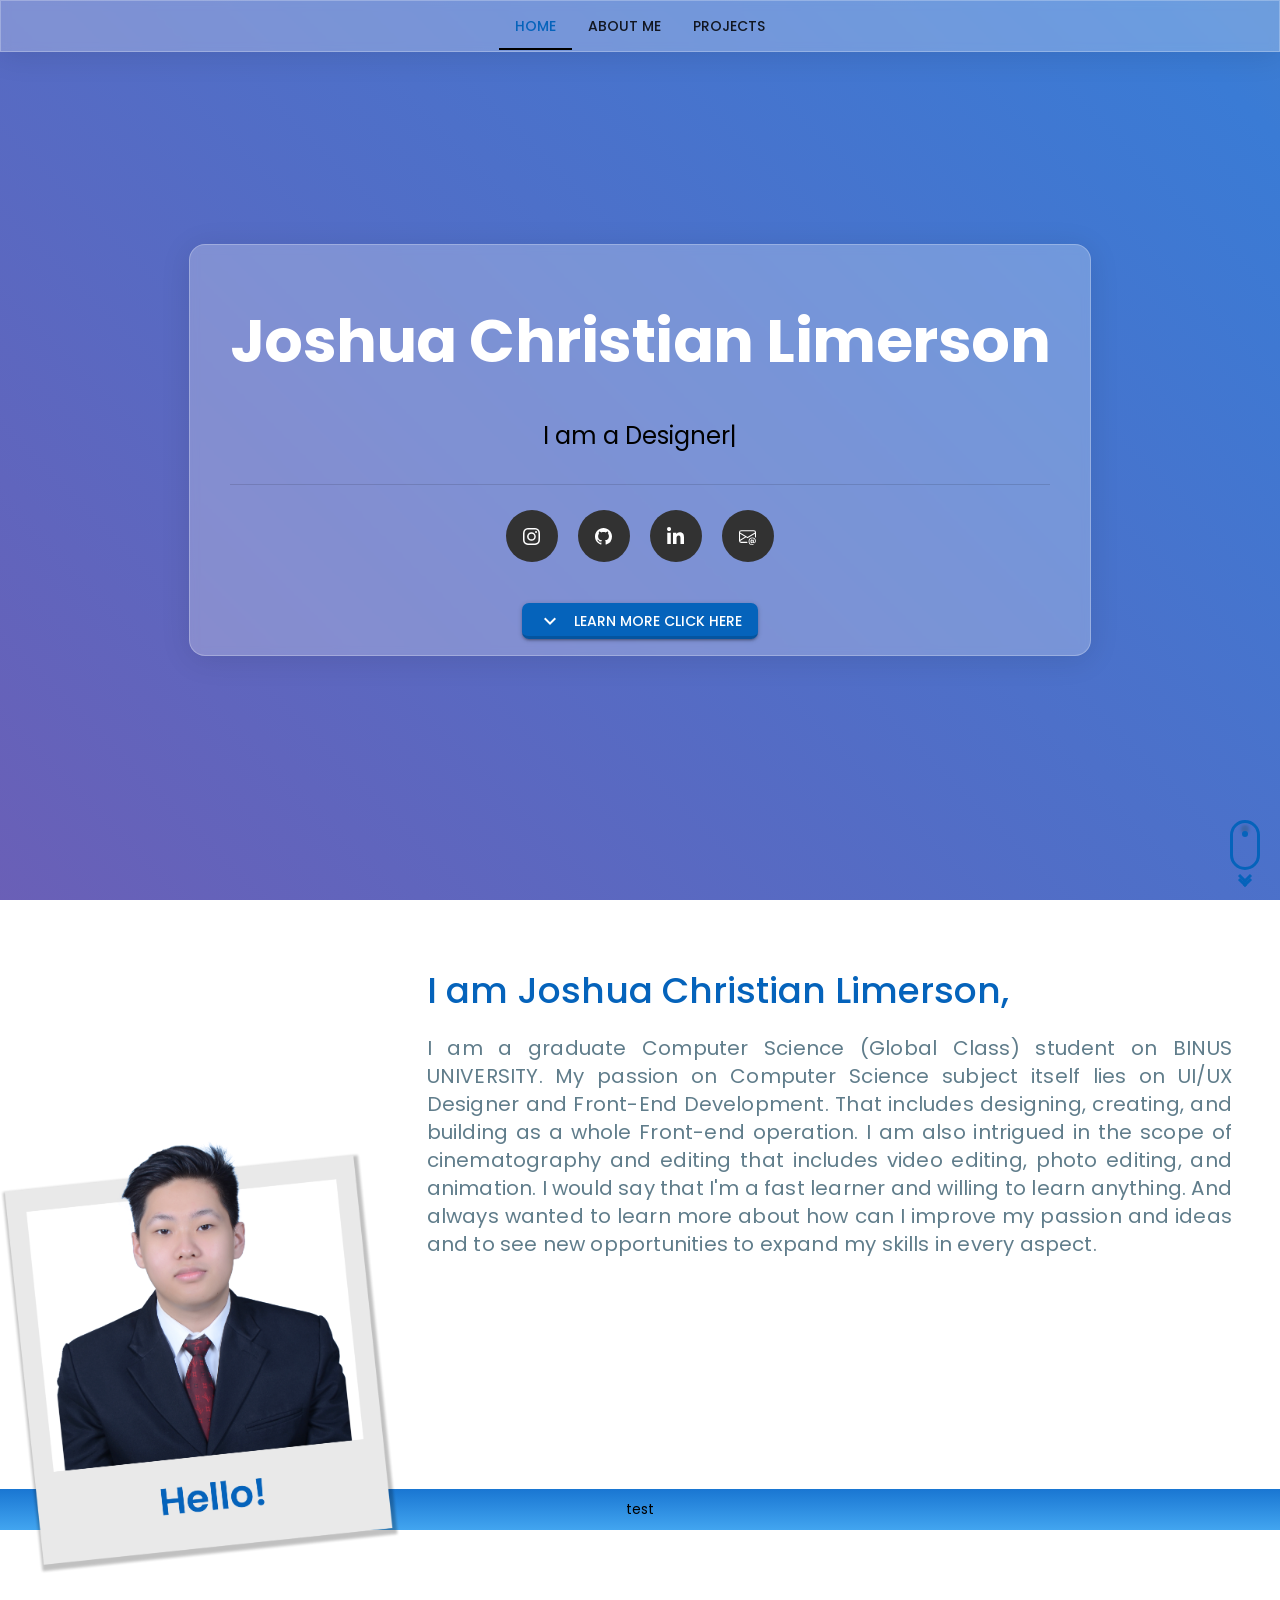
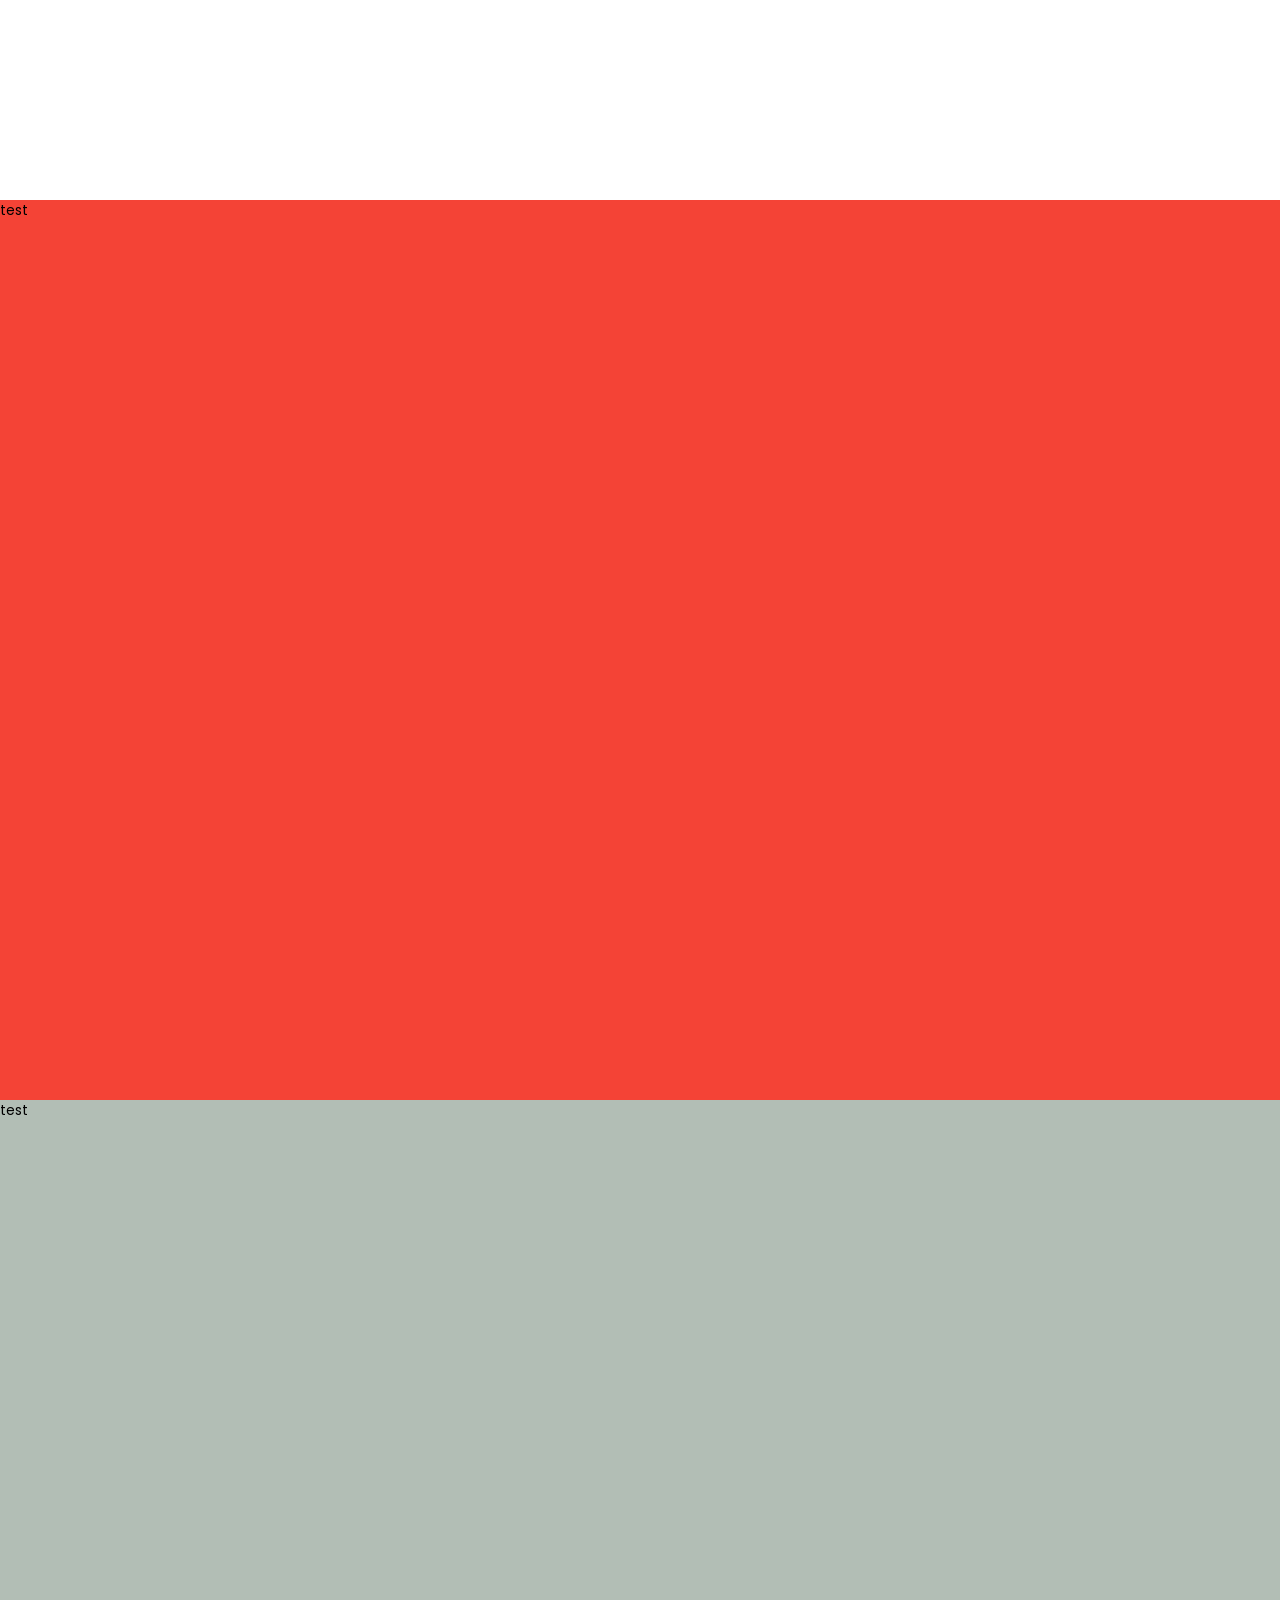
==== commit 19096379: "test change data" ====
--- a/index.html
+++ b/index.html
@@ -1,3 +1,3 @@
-<!DOCTYPE html><html><head><title>Joshua Christian Limerson - Portfolio</title><meta charset=utf-8><meta content="" name=description><meta name=format-detection content="telephone=no"><meta name=msapplication-tap-highlight content=no><meta content="width=device-width,initial-scale=1" name=viewport><link rel=icon type=image/png sizes=128x128 href="[data-uri]"><link rel=icon type=image/png sizes=96x96 href="[data-uri]"><link rel=icon type=image/png sizes=32x32 href="[data-uri]"><link rel=icon type=image/png sizes=16x16 href="[data-uri]"><link rel=icon type=image/ico href="/assets/favicon.d861b446.ico"><link rel=stylesheet href="https://fonts.googleapis.com/css2?family=Poppins:wght@100;200;300;400;500;600;700&display=swap">  <script type="module" crossorigin src="/assets/index.9c97c69f.js"></script>
+<!DOCTYPE html><html><head><title>Joshua Christian Limerson - Portfolio</title><meta charset=utf-8><meta content="" name=description><meta name=format-detection content="telephone=no"><meta name=msapplication-tap-highlight content=no><meta content="width=device-width,initial-scale=1" name=viewport><link rel=icon type=image/png sizes=128x128 href="[data-uri]"><link rel=icon type=image/png sizes=96x96 href="[data-uri]"><link rel=icon type=image/png sizes=32x32 href="[data-uri]"><link rel=icon type=image/png sizes=16x16 href="[data-uri]"><link rel=icon type=image/ico href="/assets/favicon.d861b446.ico"><link rel=stylesheet href="https://fonts.googleapis.com/css2?family=Poppins:wght@100;200;300;400;500;600;700&display=swap">  <script type="module" crossorigin src="/assets/index.1f70f8bd.js"></script>
   <link rel="stylesheet" href="/assets/index.525ff4b1.css">
 </head><body><div id=q-app></div></body></html>
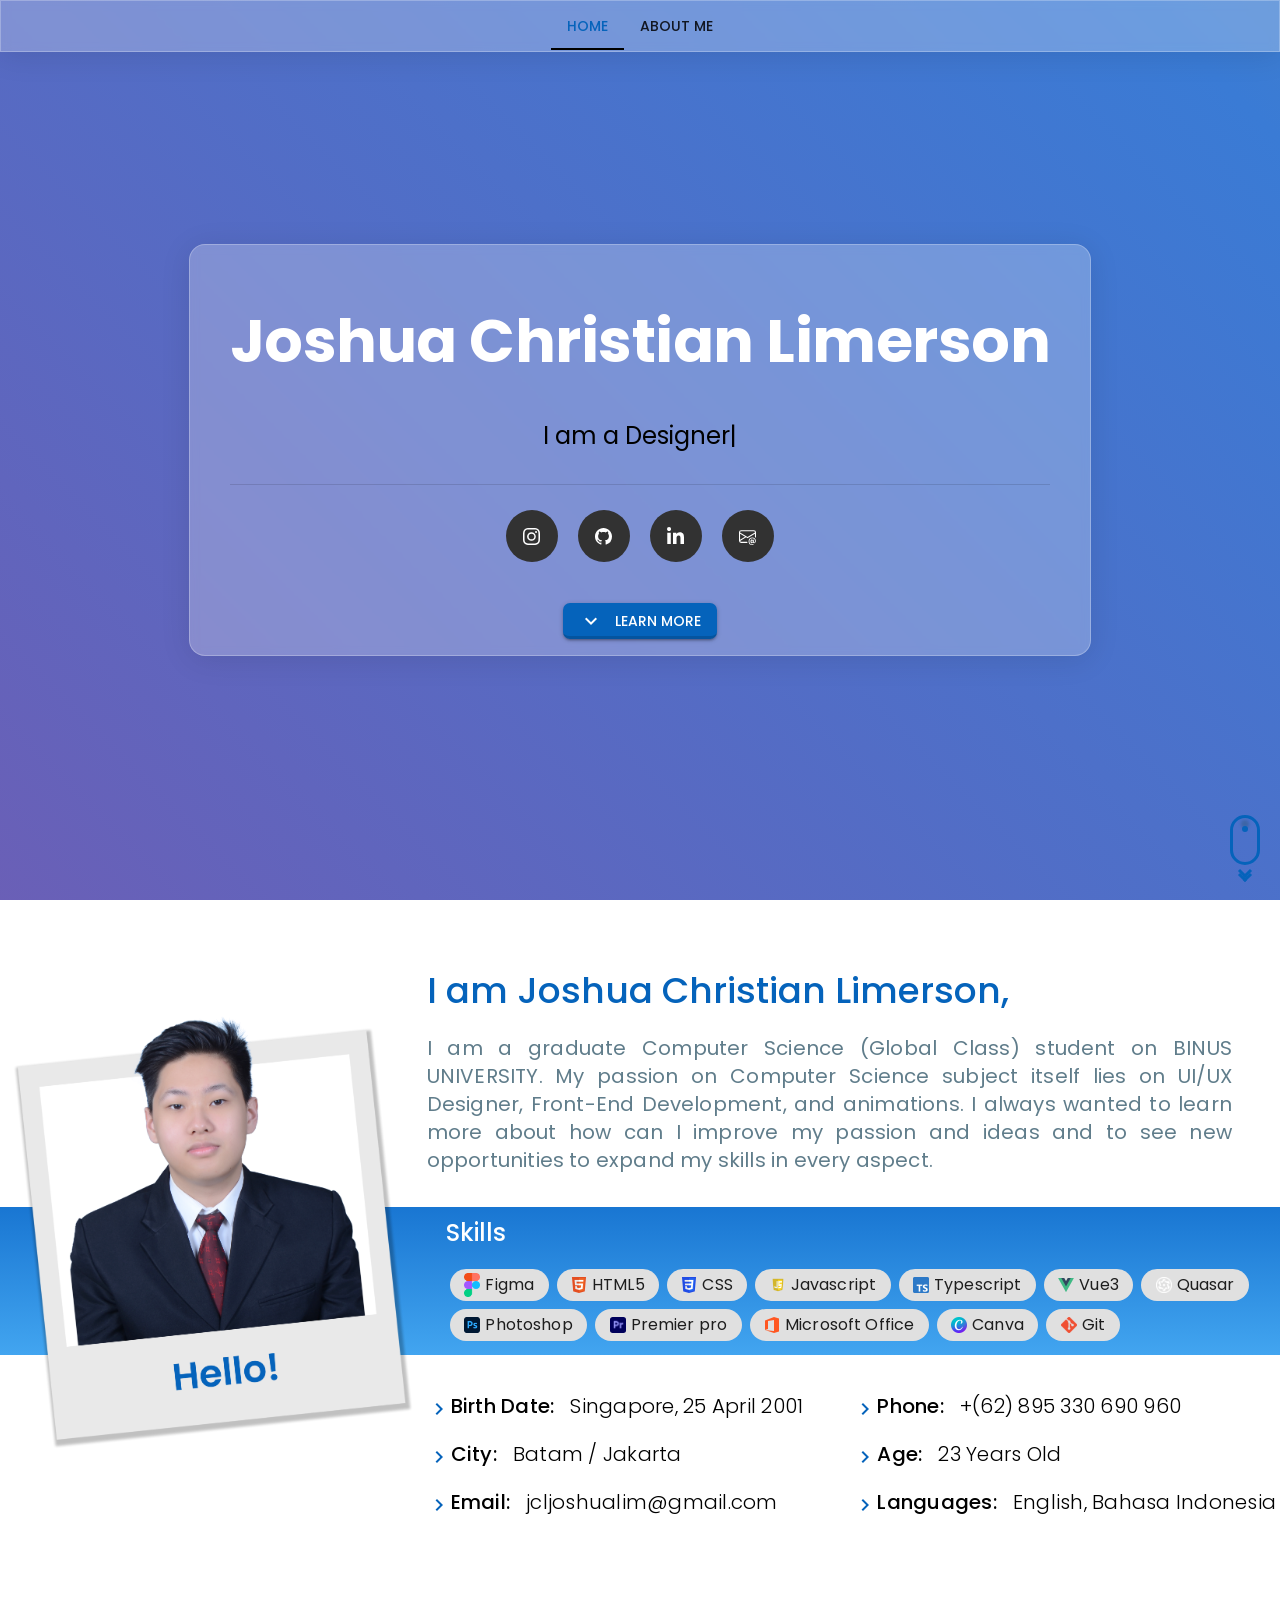
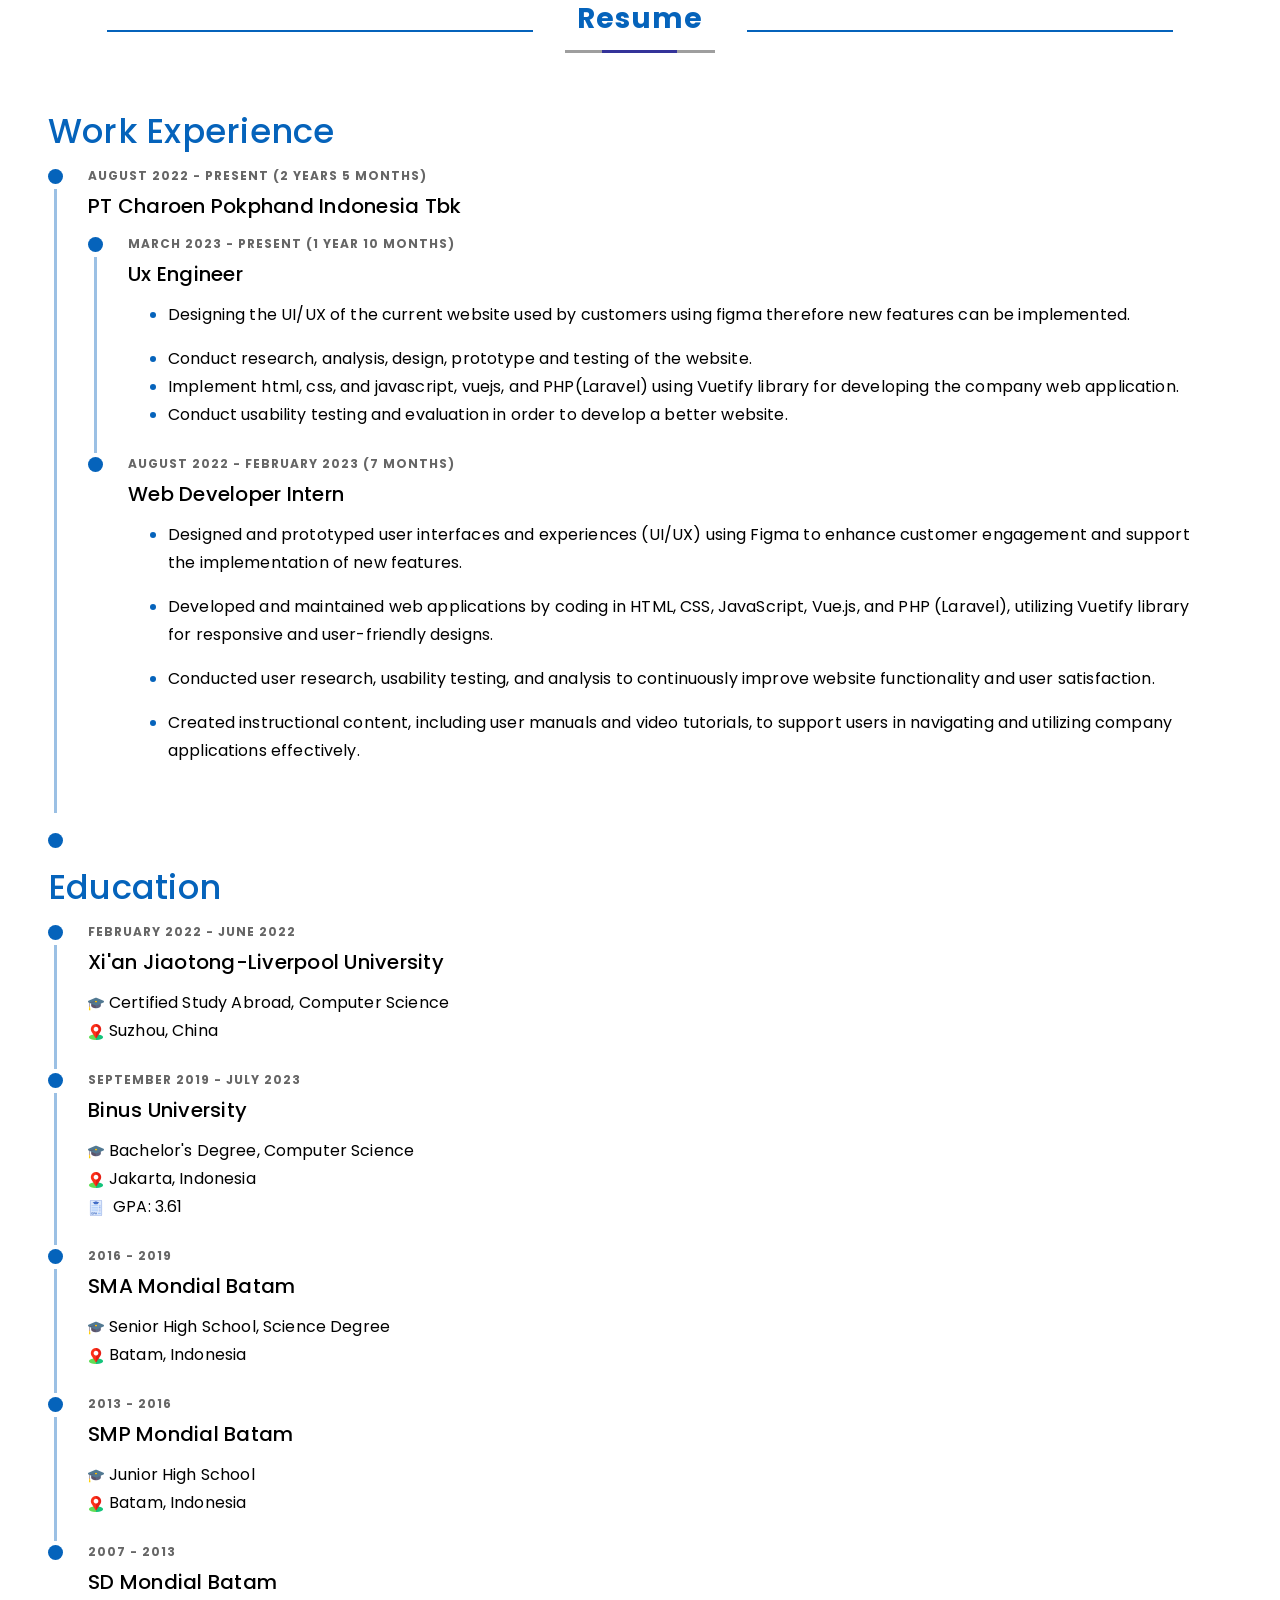
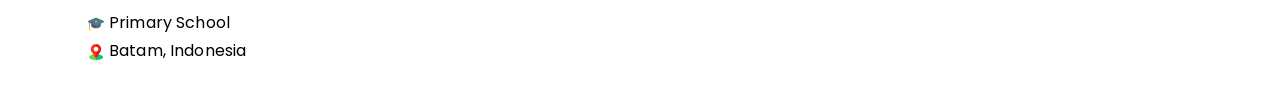
==== commit d7eabb58: "update portfolio" ====
--- a/index.html
+++ b/index.html
@@ -1,3 +1,3 @@
-<!DOCTYPE html><html><head><title>Joshua Christian Limerson - Portfolio</title><meta charset=utf-8><meta content="" name=description><meta name=format-detection content="telephone=no"><meta name=msapplication-tap-highlight content=no><meta content="width=device-width,initial-scale=1" name=viewport><link rel=icon type=image/png sizes=128x128 href="[data-uri]"><link rel=icon type=image/png sizes=96x96 href="[data-uri]"><link rel=icon type=image/png sizes=32x32 href="[data-uri]"><link rel=icon type=image/png sizes=16x16 href="[data-uri]"><link rel=icon type=image/ico href="/assets/favicon.d861b446.ico"><link rel=stylesheet href="https://fonts.googleapis.com/css2?family=Poppins:wght@100;200;300;400;500;600;700&display=swap">  <script type="module" crossorigin src="/assets/index.1f70f8bd.js"></script>
+<!DOCTYPE html><html><head><title>Joshua Christian Limerson - Portfolio</title><meta charset=utf-8><meta content="" name=description><meta name=format-detection content="telephone=no"><meta name=msapplication-tap-highlight content=no><meta content="width=device-width,initial-scale=1" name=viewport><link rel=icon type=image/png sizes=128x128 href="[data-uri]"><link rel=icon type=image/png sizes=96x96 href="[data-uri]"><link rel=icon type=image/png sizes=32x32 href="[data-uri]"><link rel=icon type=image/png sizes=16x16 href="[data-uri]"><link rel=icon type=image/ico href="/assets/favicon.d861b446.ico"><link rel=stylesheet href="https://fonts.googleapis.com/css2?family=Poppins:wght@100;200;300;400;500;600;700&display=swap">  <script type="module" crossorigin src="/assets/index.d146eac8.js"></script>
   <link rel="stylesheet" href="/assets/index.525ff4b1.css">
 </head><body><div id=q-app></div></body></html>
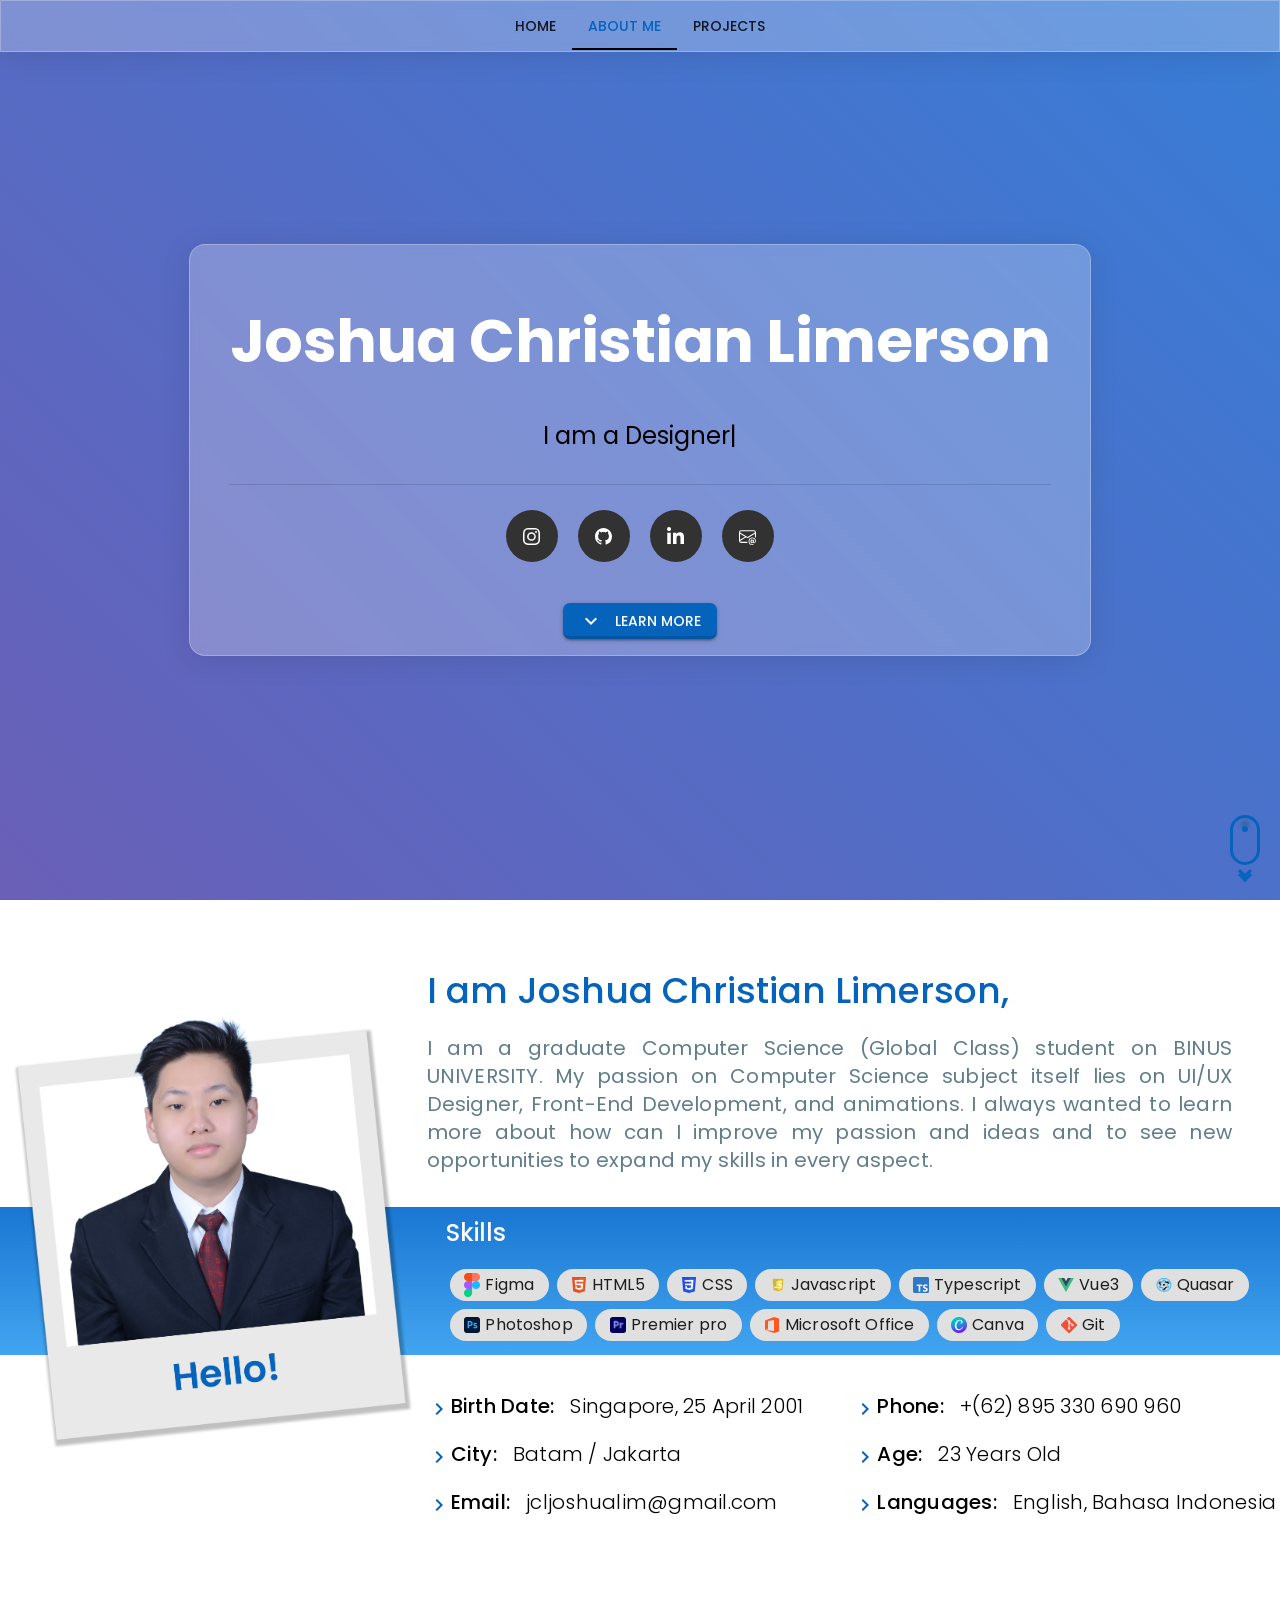
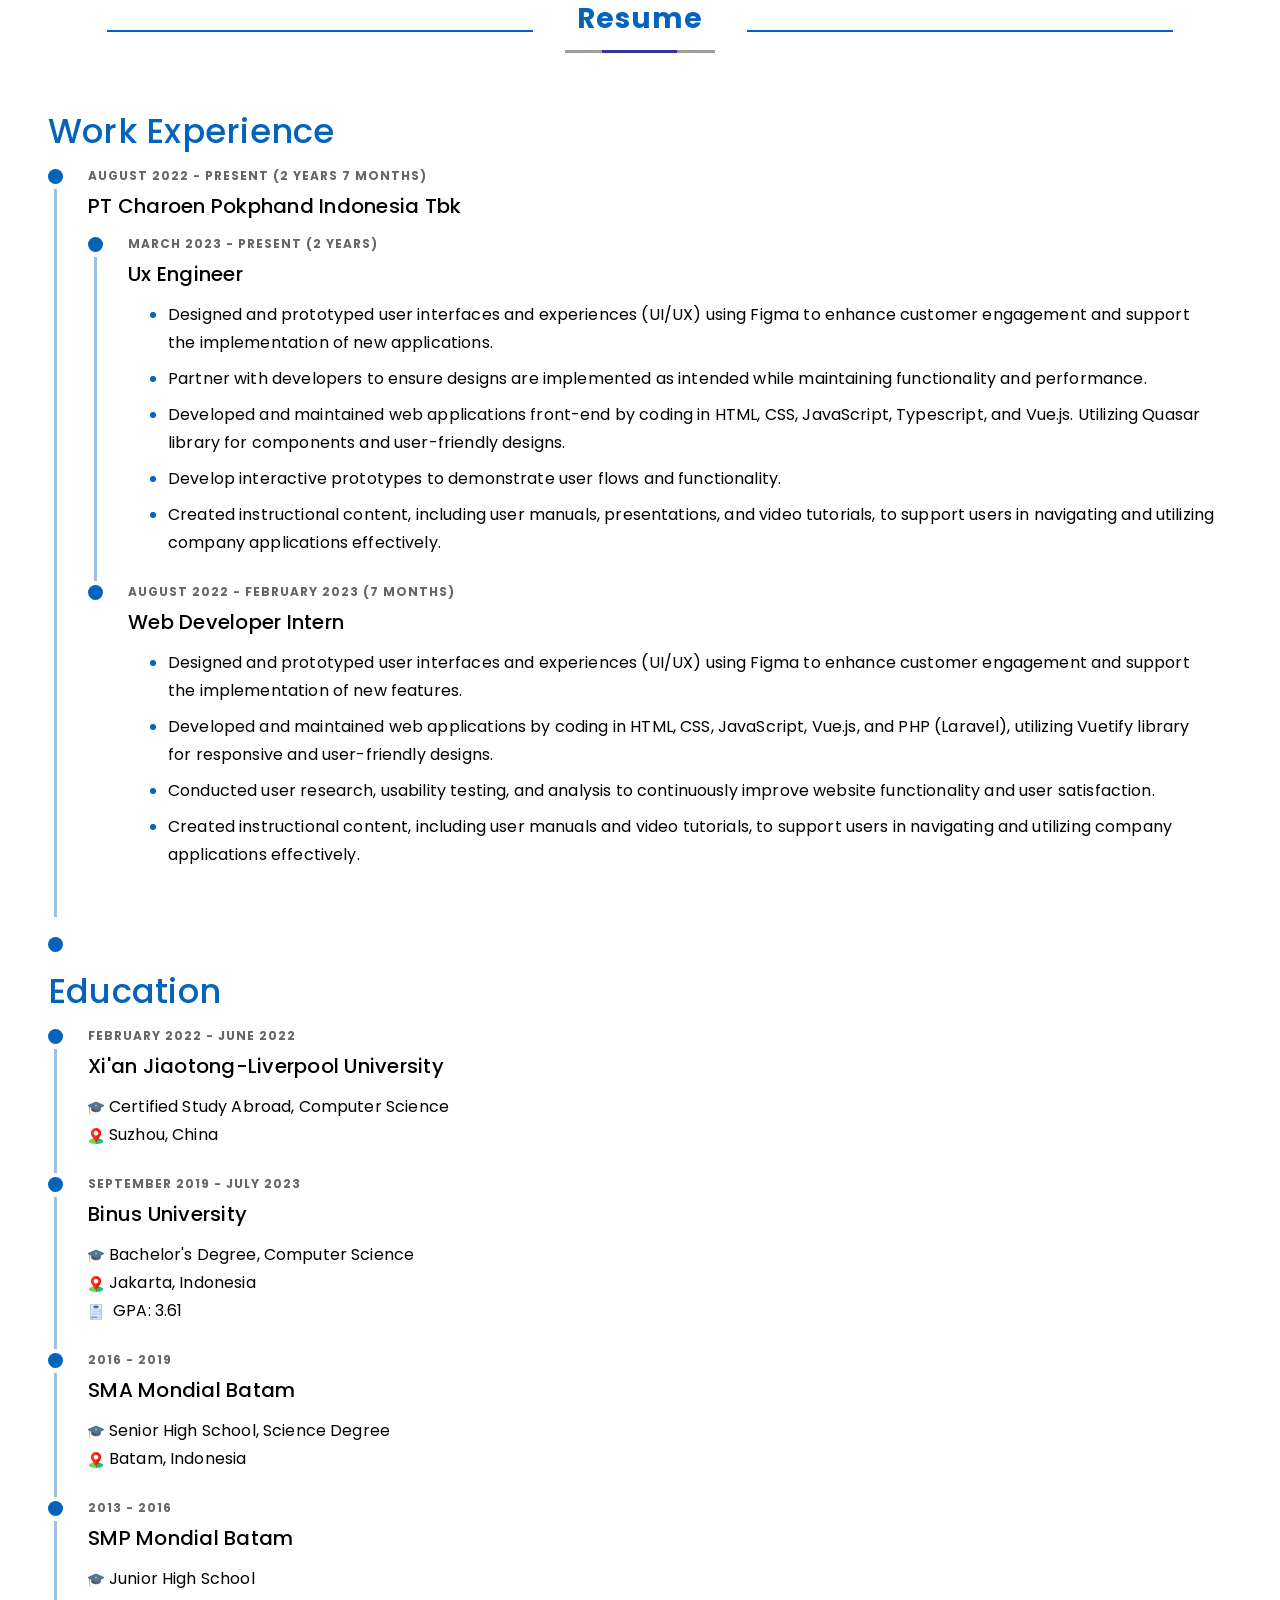
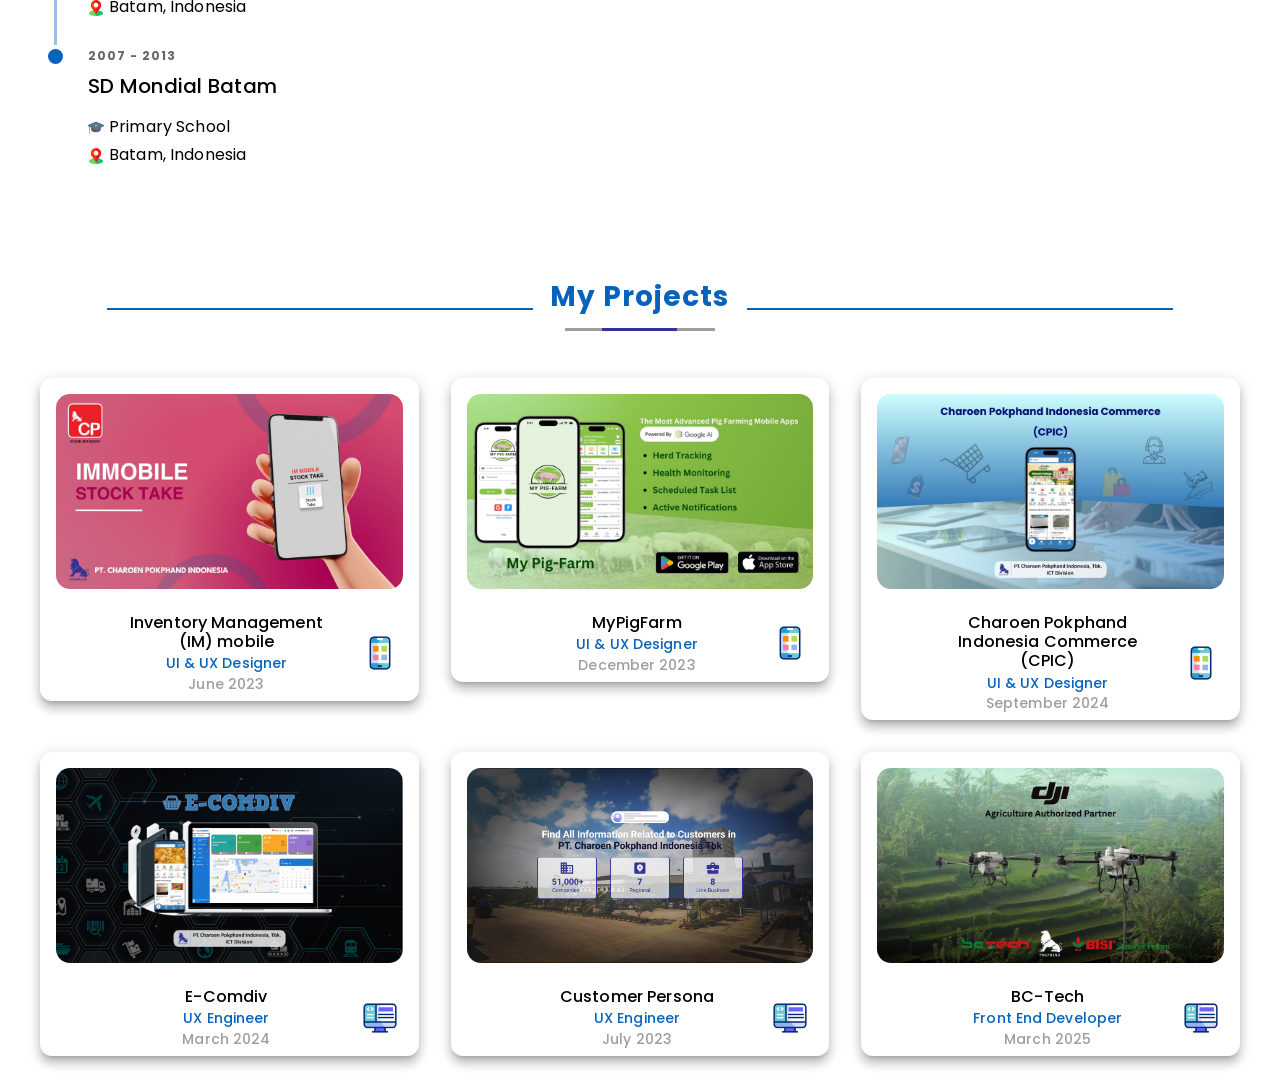
==== commit ff3e1e99: "update portfolio" ====
--- a/index.html
+++ b/index.html
@@ -1,3 +1,3 @@
-<!DOCTYPE html><html><head><title>Joshua Christian Limerson - Portfolio</title><meta charset=utf-8><meta content="" name=description><meta name=format-detection content="telephone=no"><meta name=msapplication-tap-highlight content=no><meta content="width=device-width,initial-scale=1" name=viewport><link rel=icon type=image/png sizes=128x128 href="[data-uri]"><link rel=icon type=image/png sizes=96x96 href="[data-uri]"><link rel=icon type=image/png sizes=32x32 href="[data-uri]"><link rel=icon type=image/png sizes=16x16 href="[data-uri]"><link rel=icon type=image/ico href="/assets/favicon.d861b446.ico"><link rel=stylesheet href="https://fonts.googleapis.com/css2?family=Poppins:wght@100;200;300;400;500;600;700&display=swap">  <script type="module" crossorigin src="/assets/index.d146eac8.js"></script>
+<!DOCTYPE html><html><head><title>Joshua Christian Limerson - Portfolio</title><meta charset=utf-8><meta content="" name=description><meta name=format-detection content="telephone=no"><meta name=msapplication-tap-highlight content=no><meta content="width=device-width,initial-scale=1" name=viewport><link rel=icon type=image/png sizes=128x128 href="[data-uri]"><link rel=icon type=image/png sizes=96x96 href="[data-uri]"><link rel=icon type=image/png sizes=32x32 href="[data-uri]"><link rel=icon type=image/png sizes=16x16 href="[data-uri]"><link rel=icon type=image/ico href="/assets/favicon.d861b446.ico"><link rel=stylesheet href="https://fonts.googleapis.com/css2?family=Poppins:wght@100;200;300;400;500;600;700&display=swap">  <script type="module" crossorigin src="/assets/index.af51f8dd.js"></script>
   <link rel="stylesheet" href="/assets/index.525ff4b1.css">
 </head><body><div id=q-app></div></body></html>
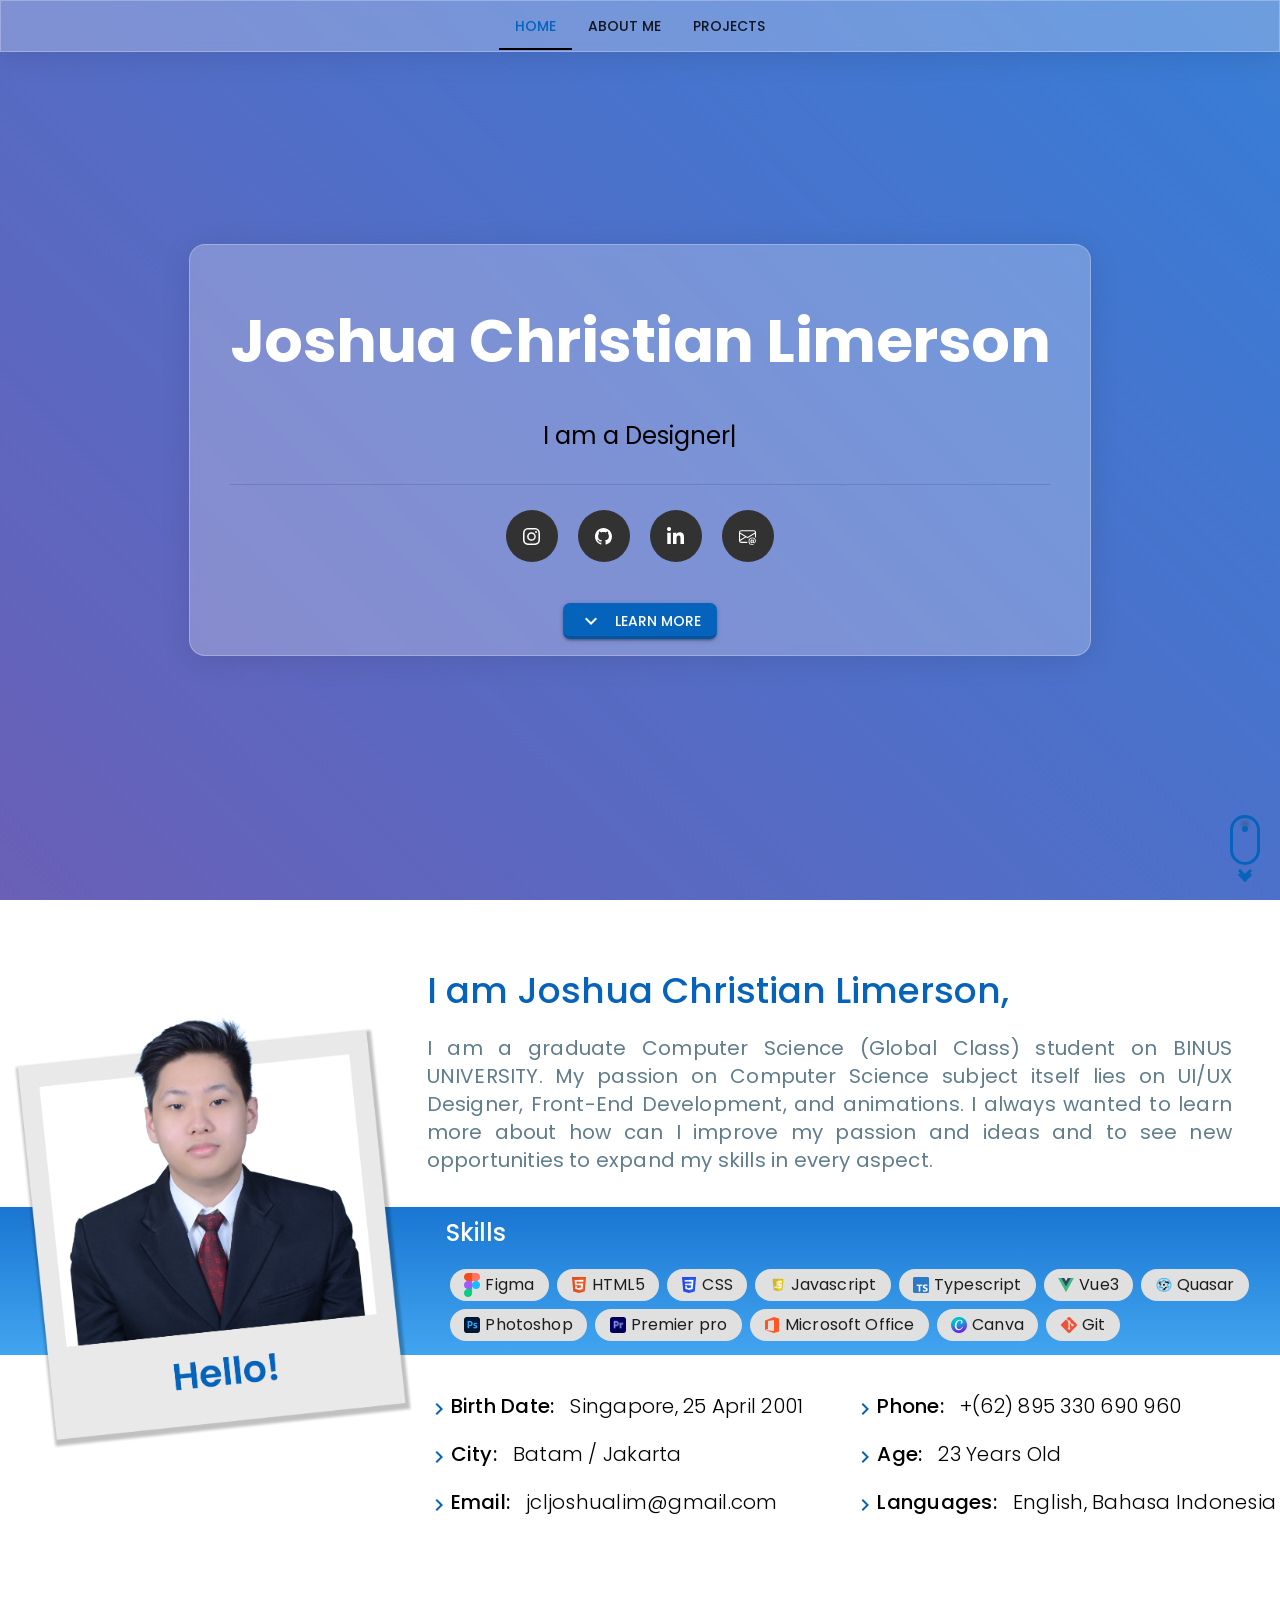
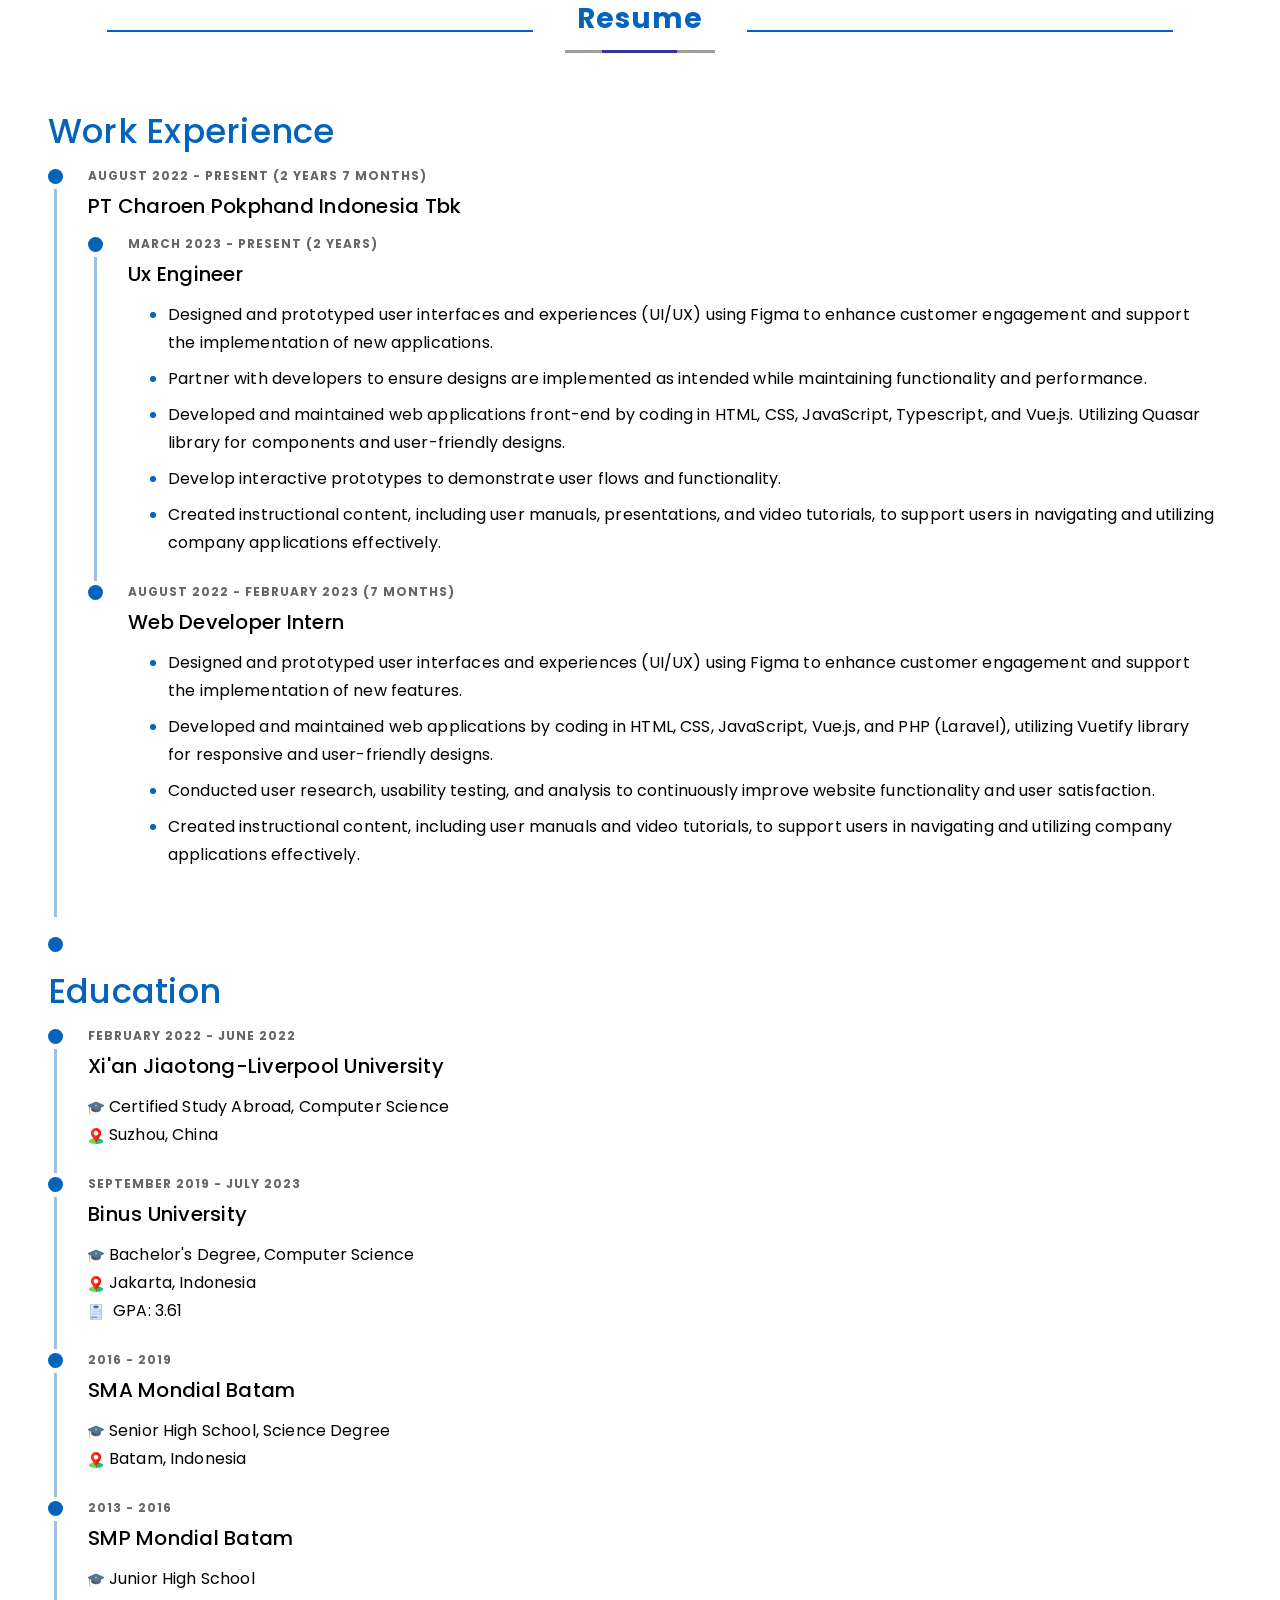
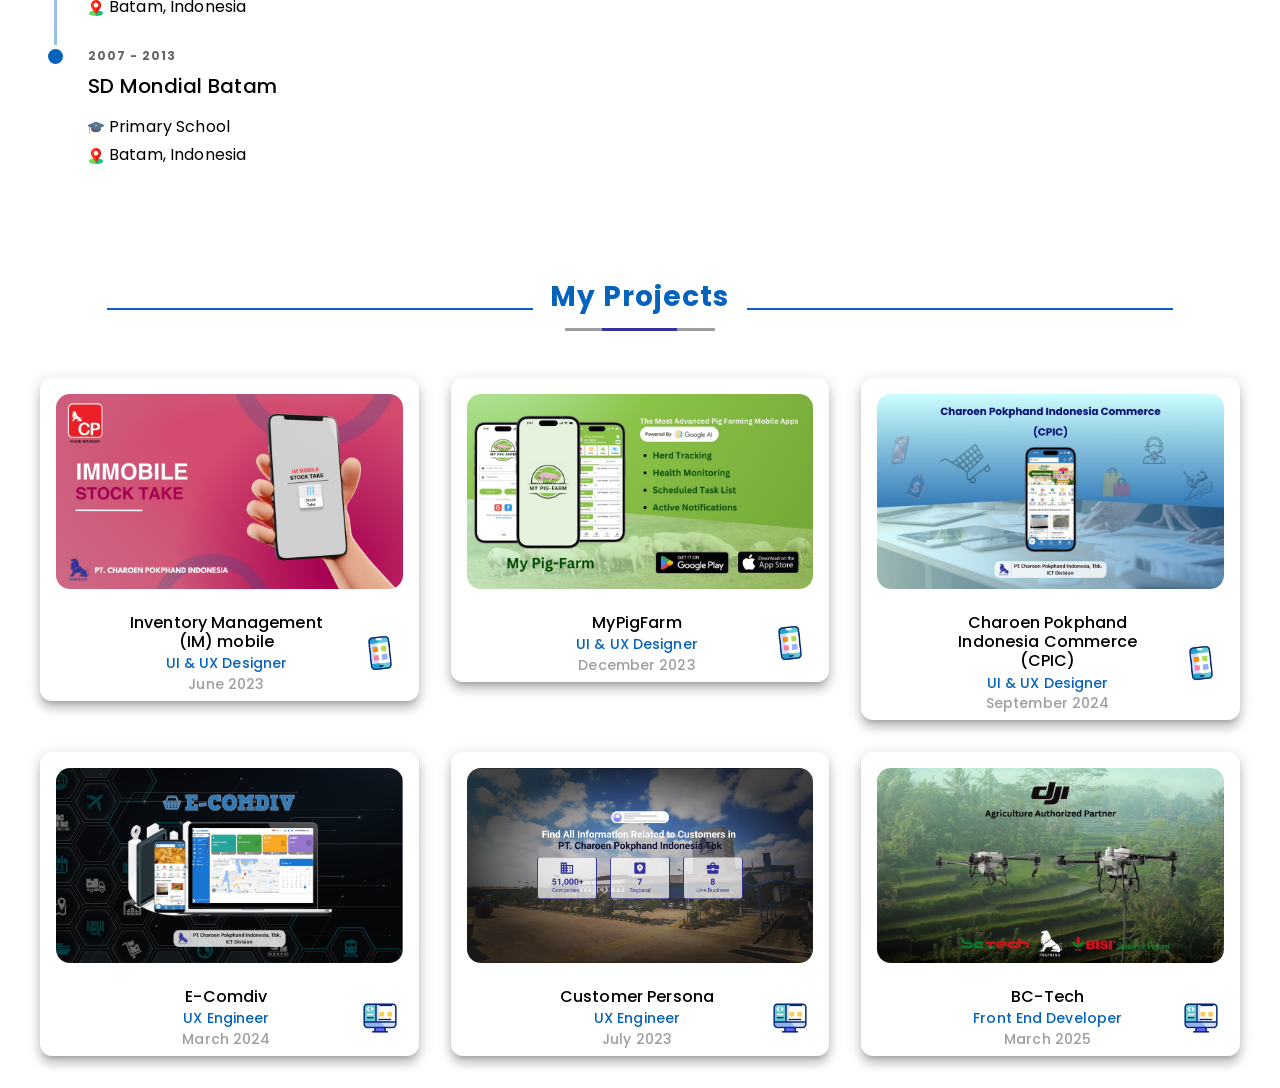
==== commit 31b169a6: "update icon 404" ====
--- a/index.html
+++ b/index.html
@@ -1,3 +1,3 @@
-<!DOCTYPE html><html><head><title>Joshua Christian Limerson - Portfolio</title><meta charset=utf-8><meta content="" name=description><meta name=format-detection content="telephone=no"><meta name=msapplication-tap-highlight content=no><meta content="width=device-width,initial-scale=1" name=viewport><link rel=icon type=image/png sizes=128x128 href="[data-uri]"><link rel=icon type=image/png sizes=96x96 href="[data-uri]"><link rel=icon type=image/png sizes=32x32 href="[data-uri]"><link rel=icon type=image/png sizes=16x16 href="[data-uri]"><link rel=icon type=image/ico href="/assets/favicon.d861b446.ico"><link rel=stylesheet href="https://fonts.googleapis.com/css2?family=Poppins:wght@100;200;300;400;500;600;700&display=swap">  <script type="module" crossorigin src="/assets/index.af51f8dd.js"></script>
+<!DOCTYPE html><html><head><title>Joshua Christian Limerson - Portfolio</title><meta charset=utf-8><meta content="" name=description><meta name=format-detection content="telephone=no"><meta name=msapplication-tap-highlight content=no><meta content="width=device-width,initial-scale=1" name=viewport><link rel=icon type=image/png sizes=128x128 href="[data-uri]"><link rel=icon type=image/png sizes=96x96 href="[data-uri]"><link rel=icon type=image/png sizes=32x32 href="[data-uri]"><link rel=icon type=image/png sizes=16x16 href="[data-uri]"><link rel=icon type=image/ico href="/assets/favicon.d861b446.ico"><link rel=stylesheet href="https://fonts.googleapis.com/css2?family=Poppins:wght@100;200;300;400;500;600;700&display=swap">  <script type="module" crossorigin src="/assets/index.5713a221.js"></script>
   <link rel="stylesheet" href="/assets/index.525ff4b1.css">
 </head><body><div id=q-app></div></body></html>
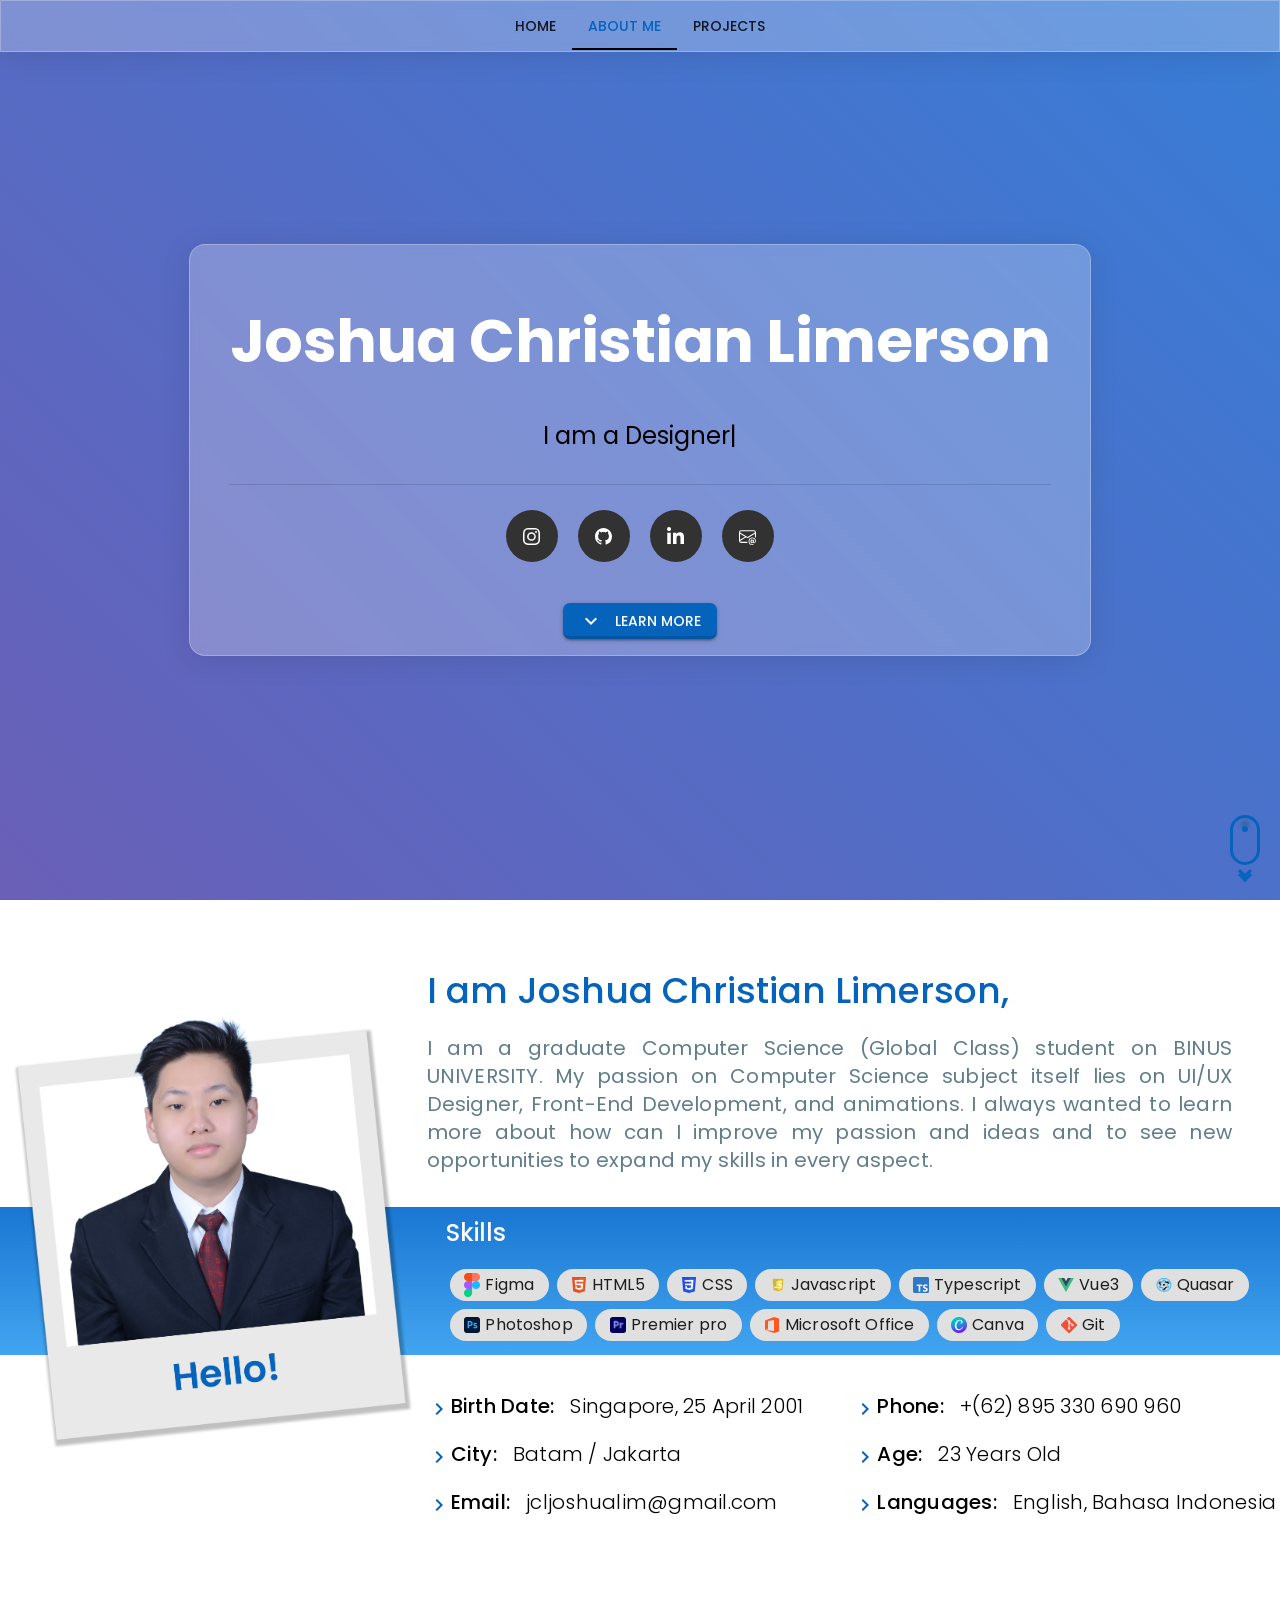
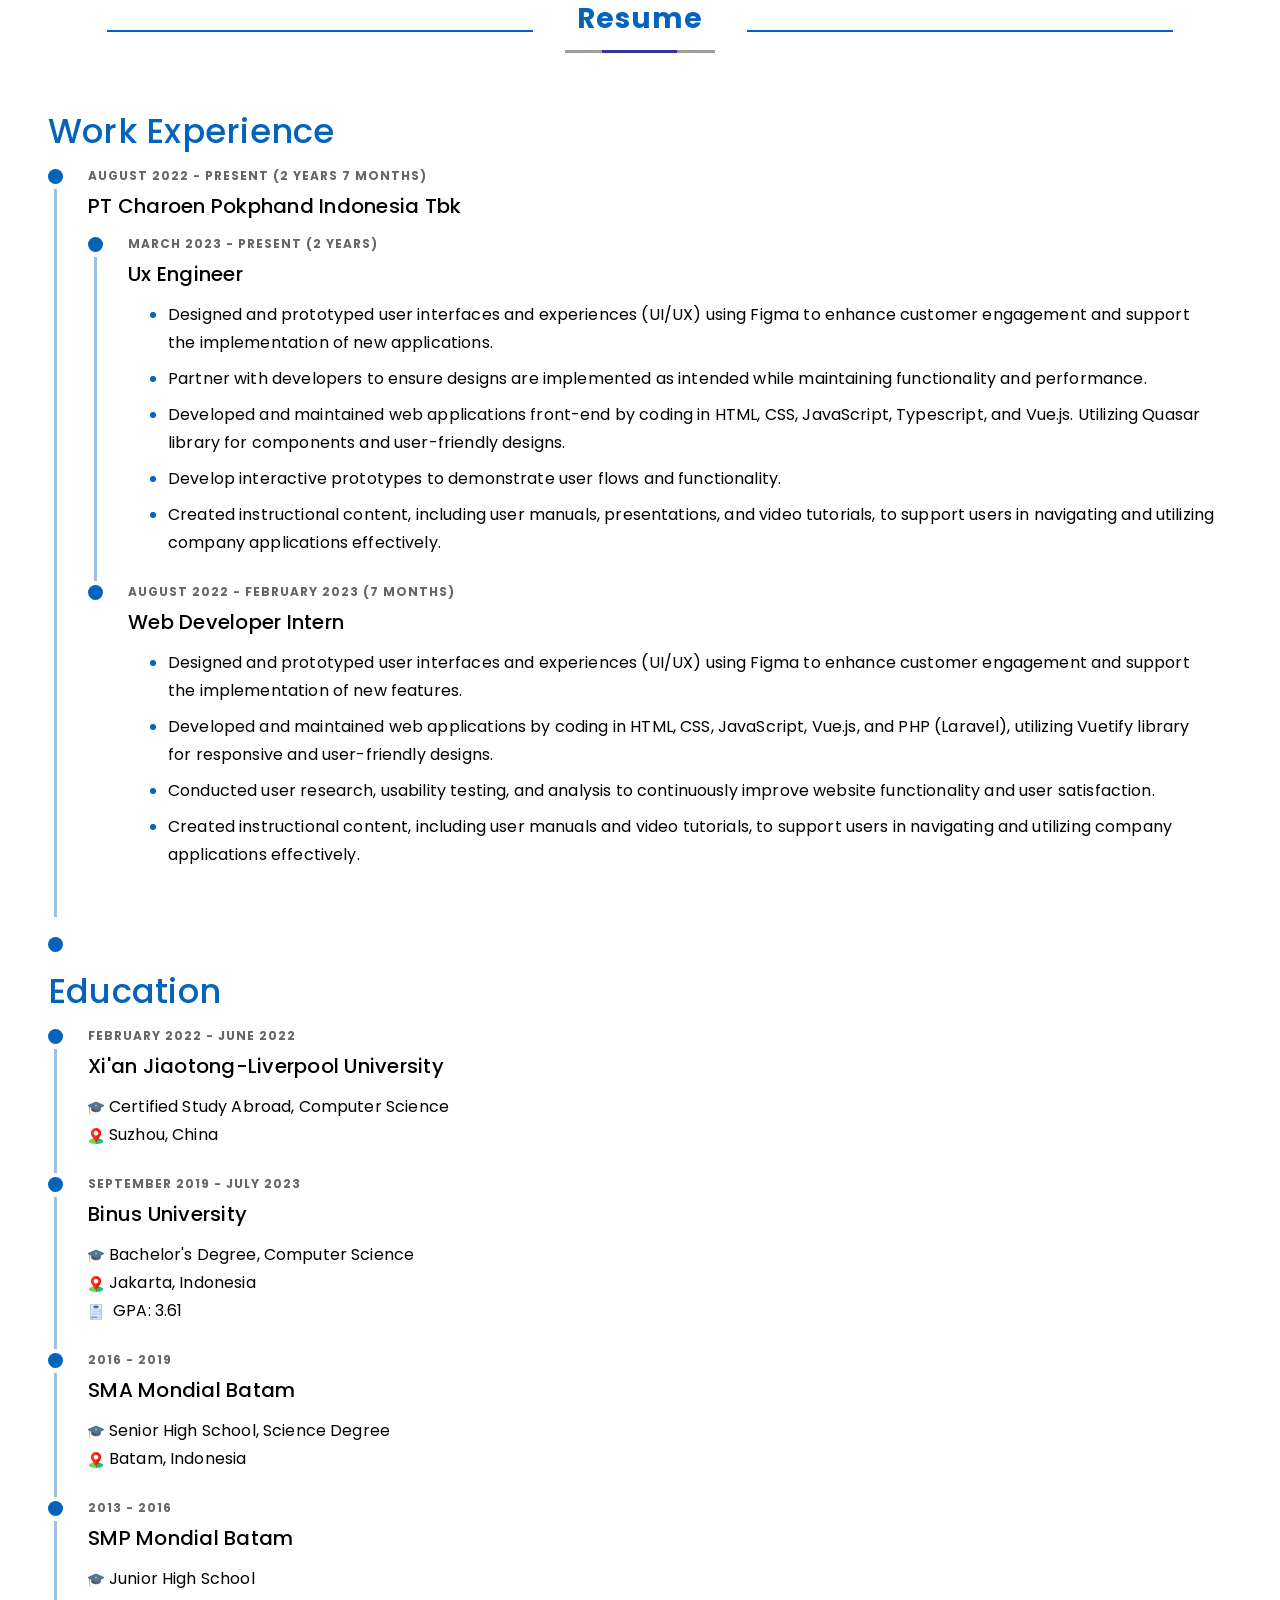
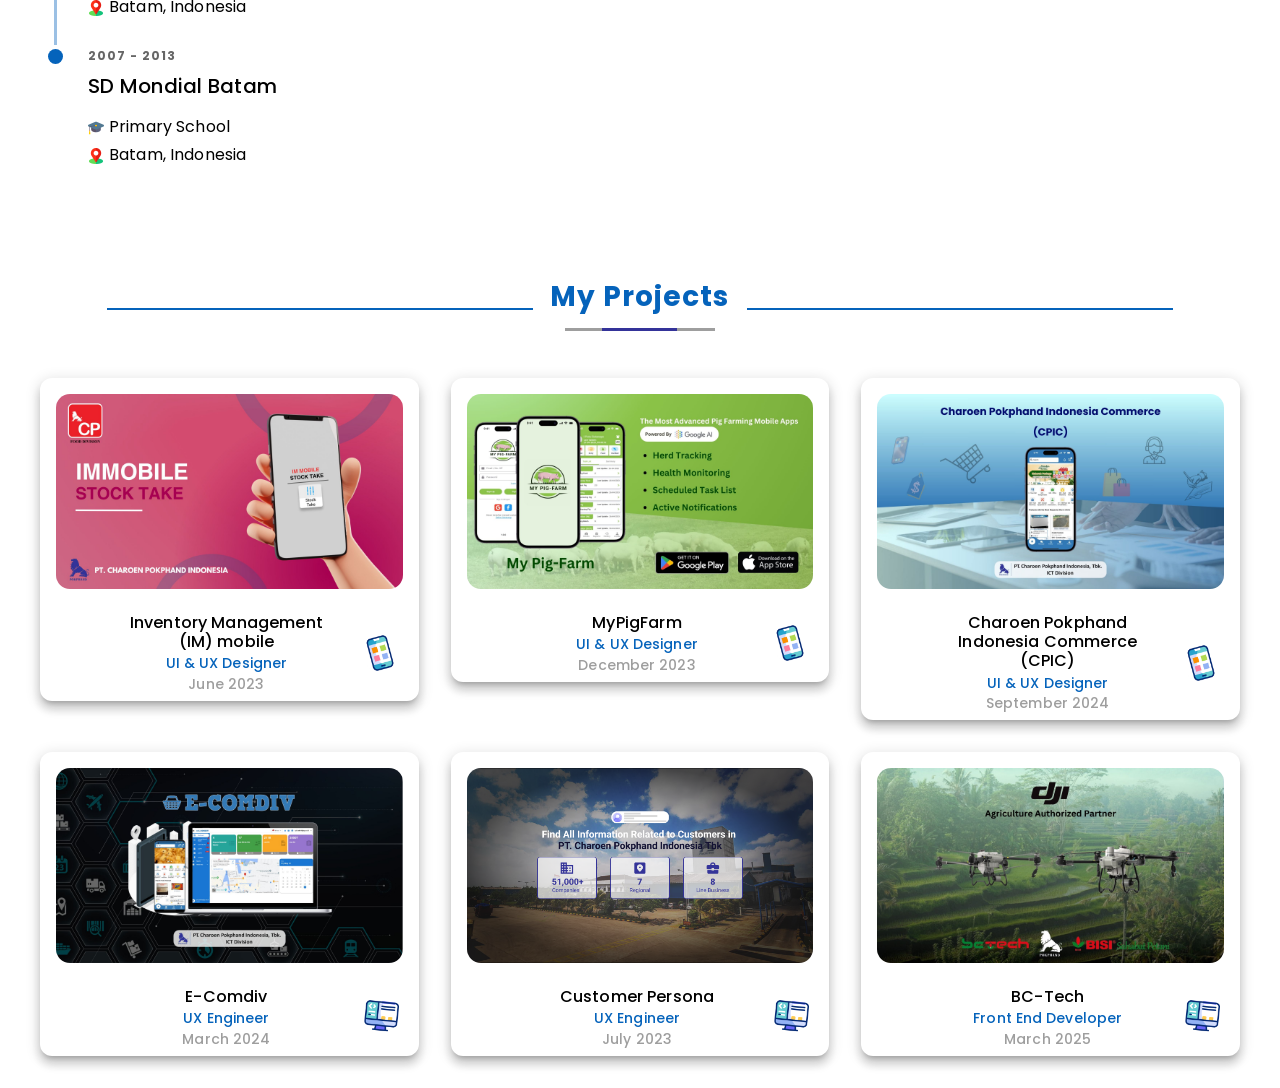
==== commit 586f0aec: "update platform icon using import" ====
--- a/index.html
+++ b/index.html
@@ -1,3 +1,3 @@
-<!DOCTYPE html><html><head><title>Joshua Christian Limerson - Portfolio</title><meta charset=utf-8><meta content="" name=description><meta name=format-detection content="telephone=no"><meta name=msapplication-tap-highlight content=no><meta content="width=device-width,initial-scale=1" name=viewport><link rel=icon type=image/png sizes=128x128 href="[data-uri]"><link rel=icon type=image/png sizes=96x96 href="[data-uri]"><link rel=icon type=image/png sizes=32x32 href="[data-uri]"><link rel=icon type=image/png sizes=16x16 href="[data-uri]"><link rel=icon type=image/ico href="/assets/favicon.d861b446.ico"><link rel=stylesheet href="https://fonts.googleapis.com/css2?family=Poppins:wght@100;200;300;400;500;600;700&display=swap">  <script type="module" crossorigin src="/assets/index.5713a221.js"></script>
+<!DOCTYPE html><html><head><title>Joshua Christian Limerson - Portfolio</title><meta charset=utf-8><meta content="" name=description><meta name=format-detection content="telephone=no"><meta name=msapplication-tap-highlight content=no><meta content="width=device-width,initial-scale=1" name=viewport><link rel=icon type=image/png sizes=128x128 href="[data-uri]"><link rel=icon type=image/png sizes=96x96 href="[data-uri]"><link rel=icon type=image/png sizes=32x32 href="[data-uri]"><link rel=icon type=image/png sizes=16x16 href="[data-uri]"><link rel=icon type=image/ico href="/assets/favicon.d861b446.ico"><link rel=stylesheet href="https://fonts.googleapis.com/css2?family=Poppins:wght@100;200;300;400;500;600;700&display=swap">  <script type="module" crossorigin src="/assets/index.61fde316.js"></script>
   <link rel="stylesheet" href="/assets/index.525ff4b1.css">
 </head><body><div id=q-app></div></body></html>
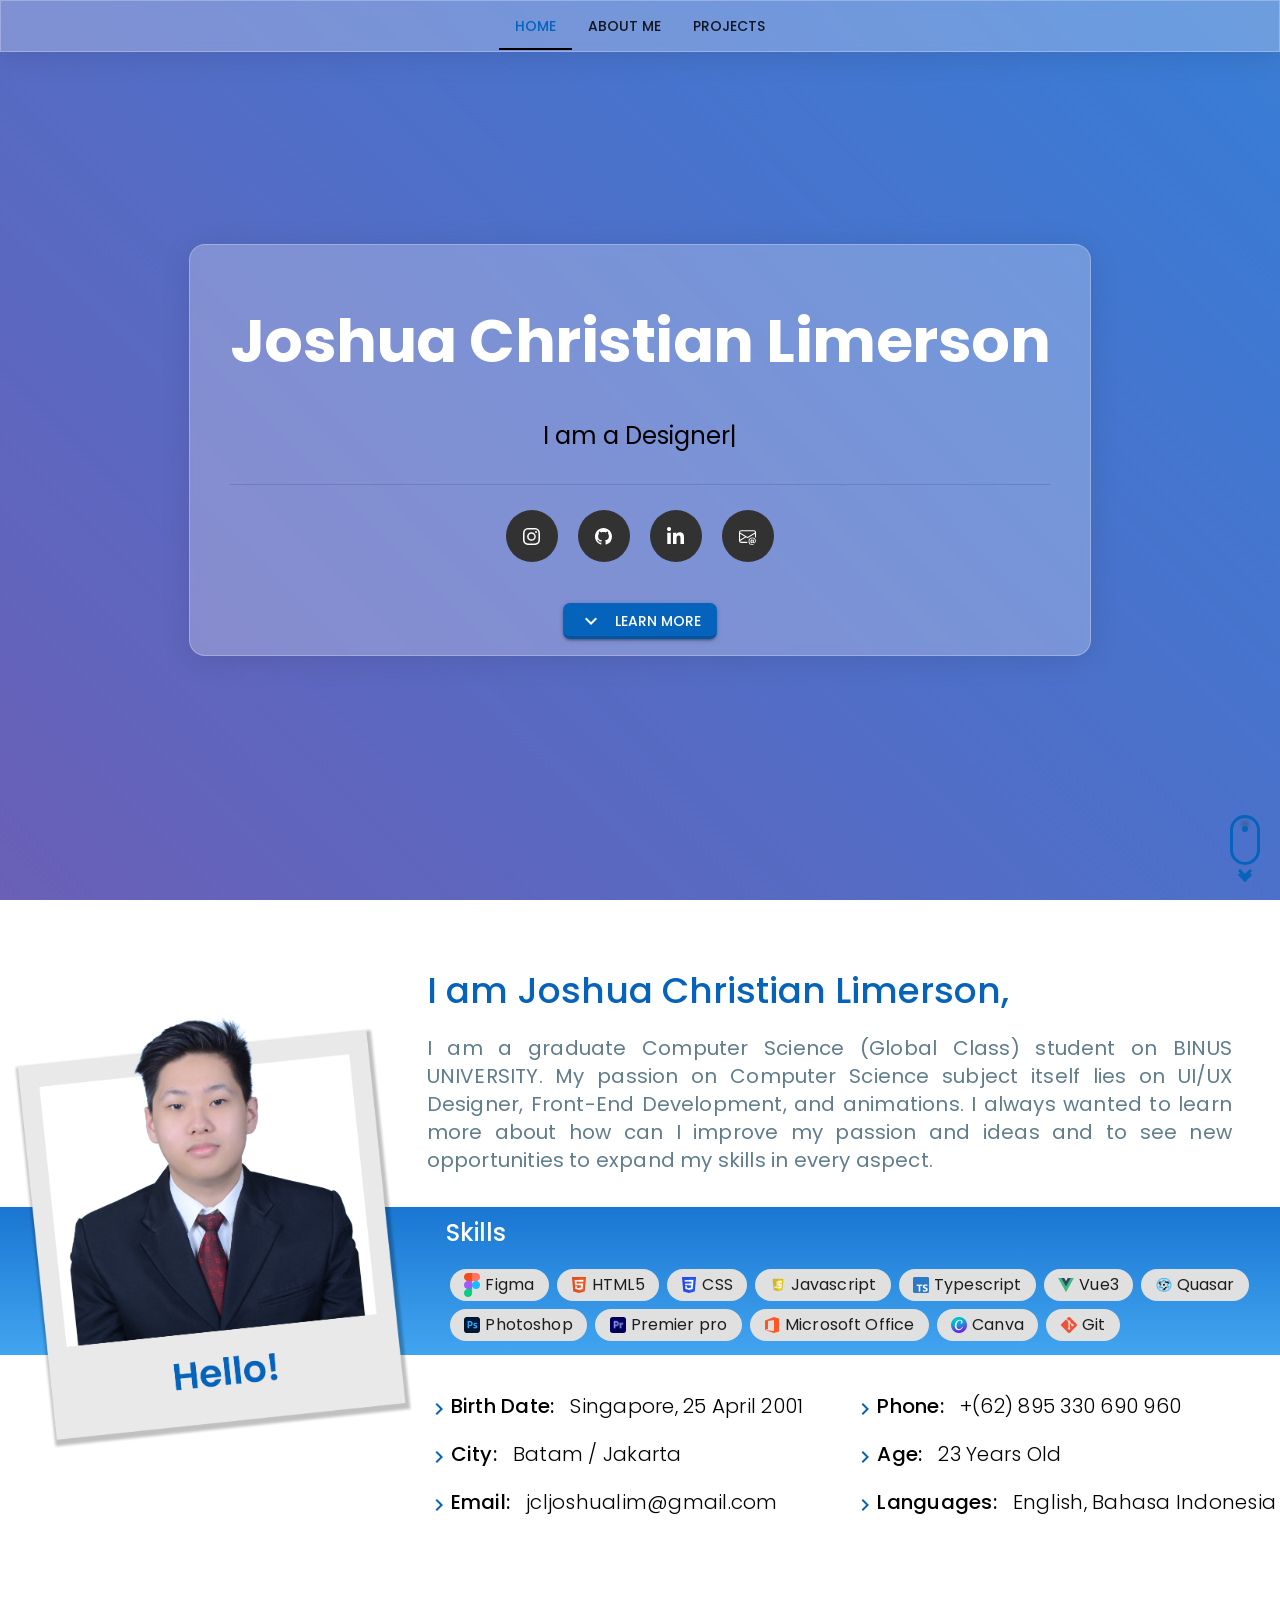
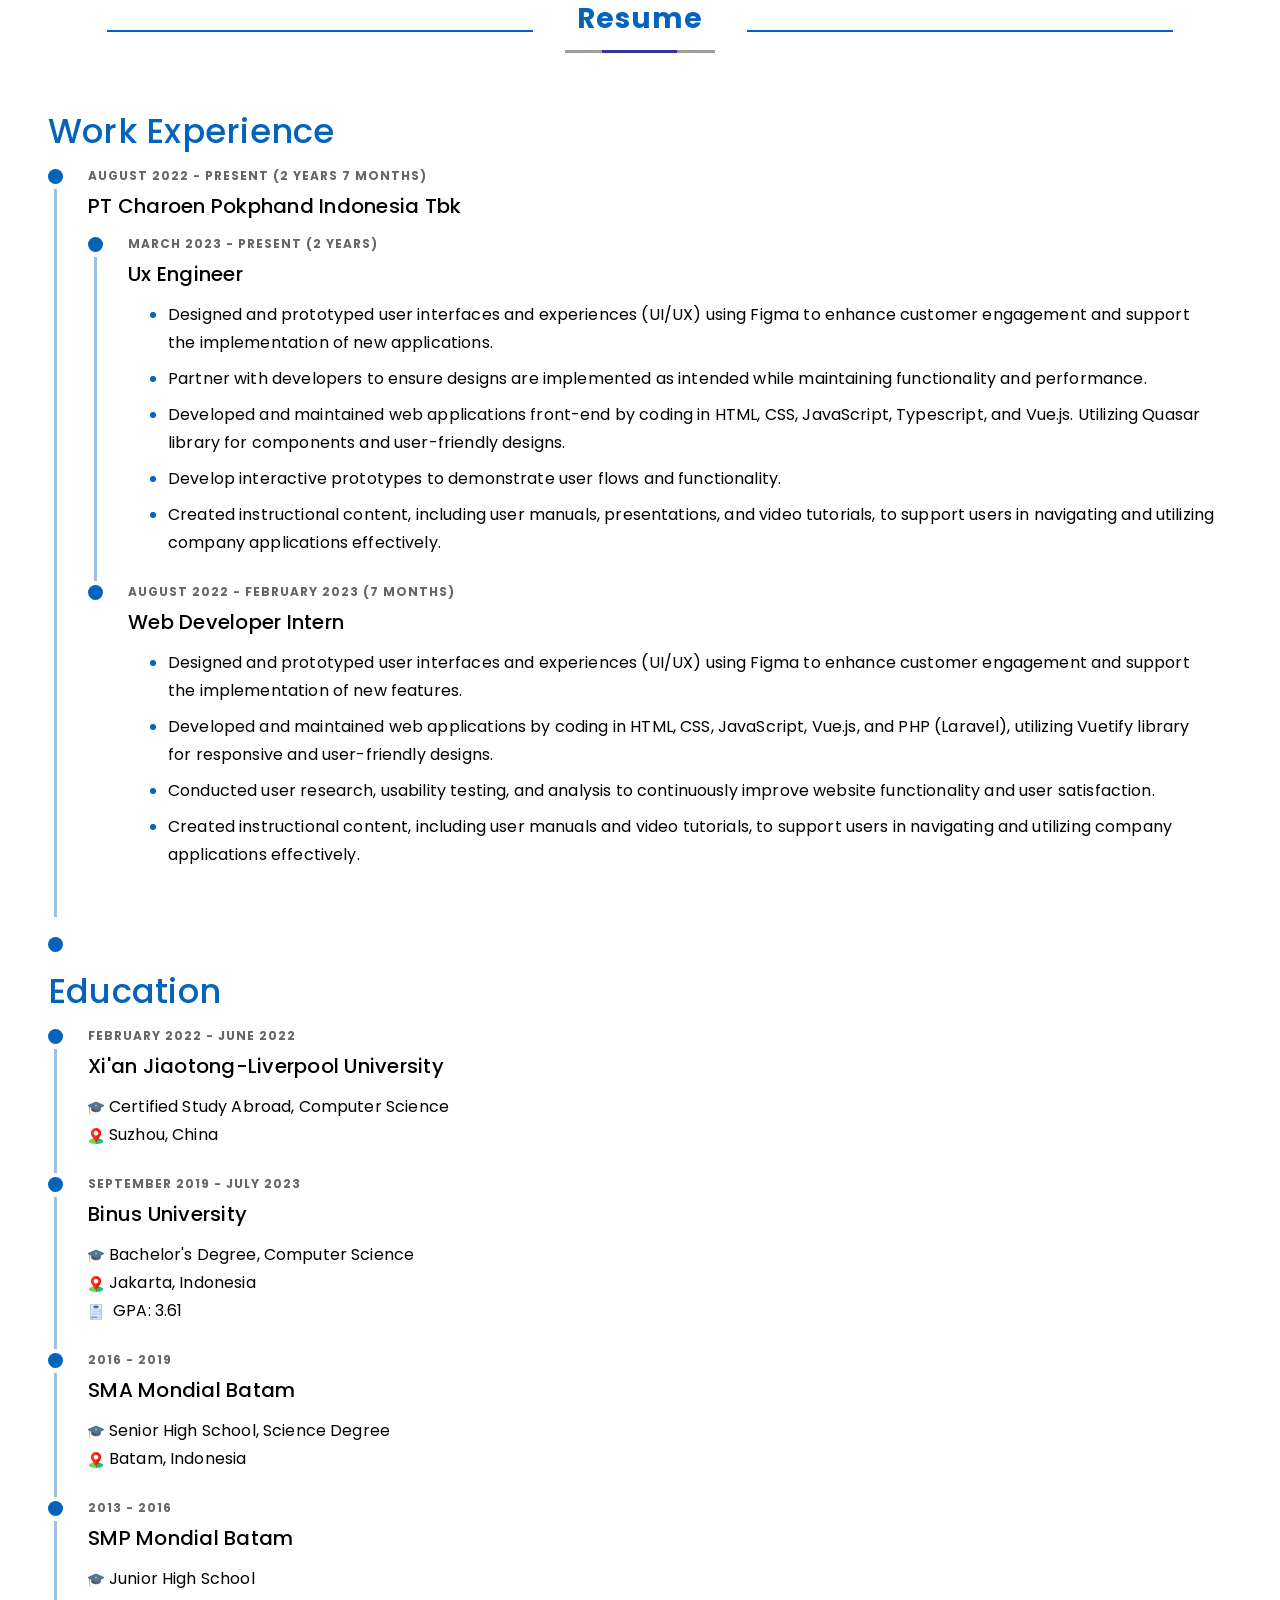
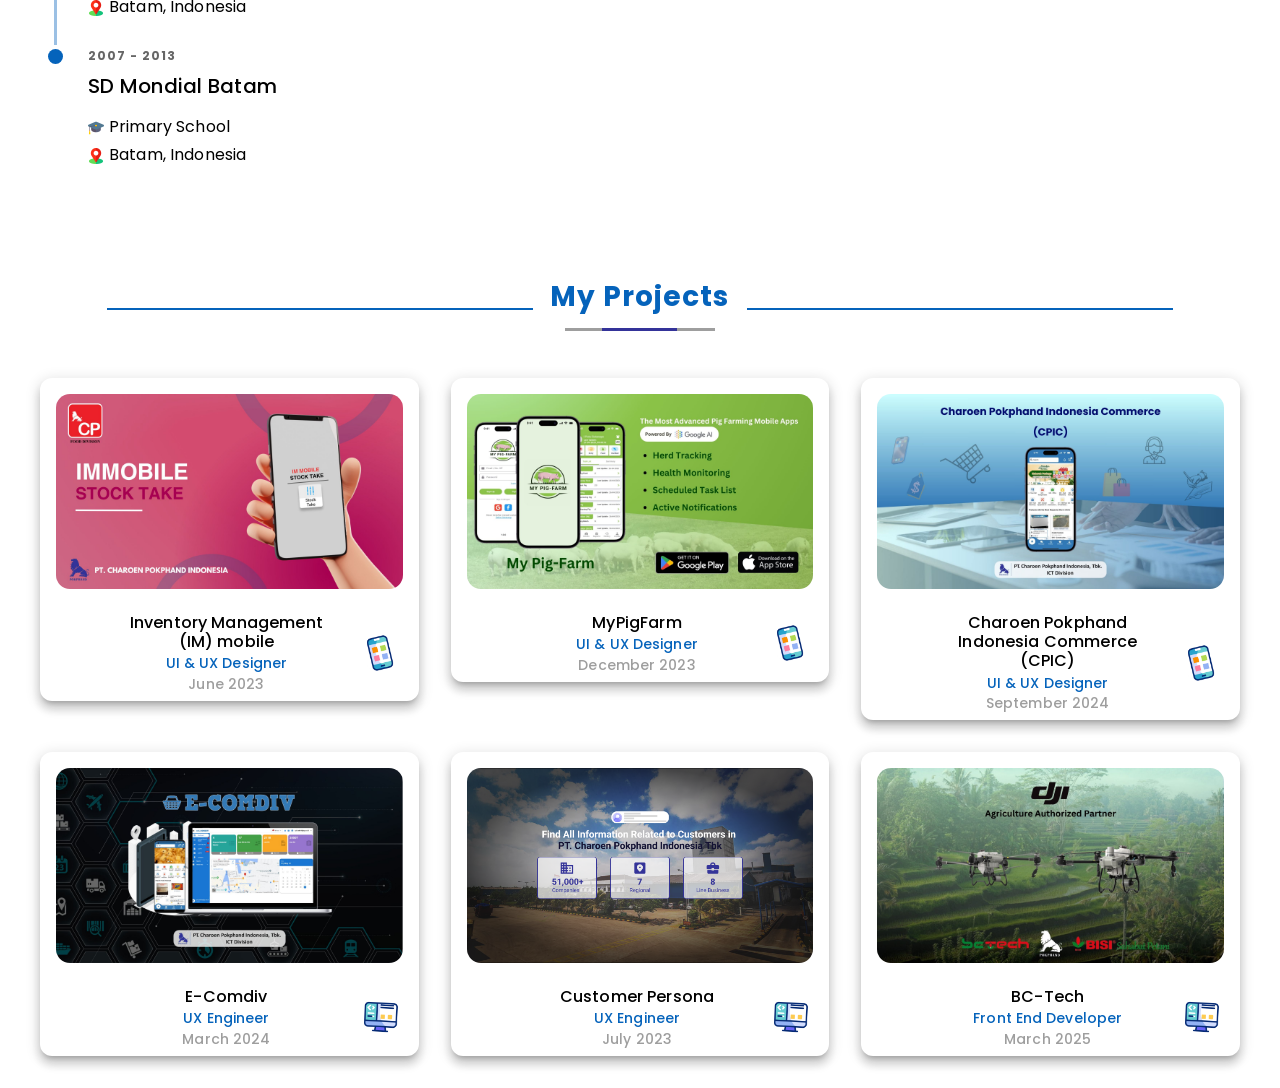
==== commit 92aa4cbf: "import dialogdata" ====
--- a/index.html
+++ b/index.html
@@ -1,3 +1,3 @@
-<!DOCTYPE html><html><head><title>Joshua Christian Limerson - Portfolio</title><meta charset=utf-8><meta content="" name=description><meta name=format-detection content="telephone=no"><meta name=msapplication-tap-highlight content=no><meta content="width=device-width,initial-scale=1" name=viewport><link rel=icon type=image/png sizes=128x128 href="[data-uri]"><link rel=icon type=image/png sizes=96x96 href="[data-uri]"><link rel=icon type=image/png sizes=32x32 href="[data-uri]"><link rel=icon type=image/png sizes=16x16 href="[data-uri]"><link rel=icon type=image/ico href="/assets/favicon.d861b446.ico"><link rel=stylesheet href="https://fonts.googleapis.com/css2?family=Poppins:wght@100;200;300;400;500;600;700&display=swap">  <script type="module" crossorigin src="/assets/index.61fde316.js"></script>
+<!DOCTYPE html><html><head><title>Joshua Christian Limerson - Portfolio</title><meta charset=utf-8><meta content="" name=description><meta name=format-detection content="telephone=no"><meta name=msapplication-tap-highlight content=no><meta content="width=device-width,initial-scale=1" name=viewport><link rel=icon type=image/png sizes=128x128 href="[data-uri]"><link rel=icon type=image/png sizes=96x96 href="[data-uri]"><link rel=icon type=image/png sizes=32x32 href="[data-uri]"><link rel=icon type=image/png sizes=16x16 href="[data-uri]"><link rel=icon type=image/ico href="/assets/favicon.d861b446.ico"><link rel=stylesheet href="https://fonts.googleapis.com/css2?family=Poppins:wght@100;200;300;400;500;600;700&display=swap">  <script type="module" crossorigin src="/assets/index.465d105b.js"></script>
   <link rel="stylesheet" href="/assets/index.525ff4b1.css">
 </head><body><div id=q-app></div></body></html>
